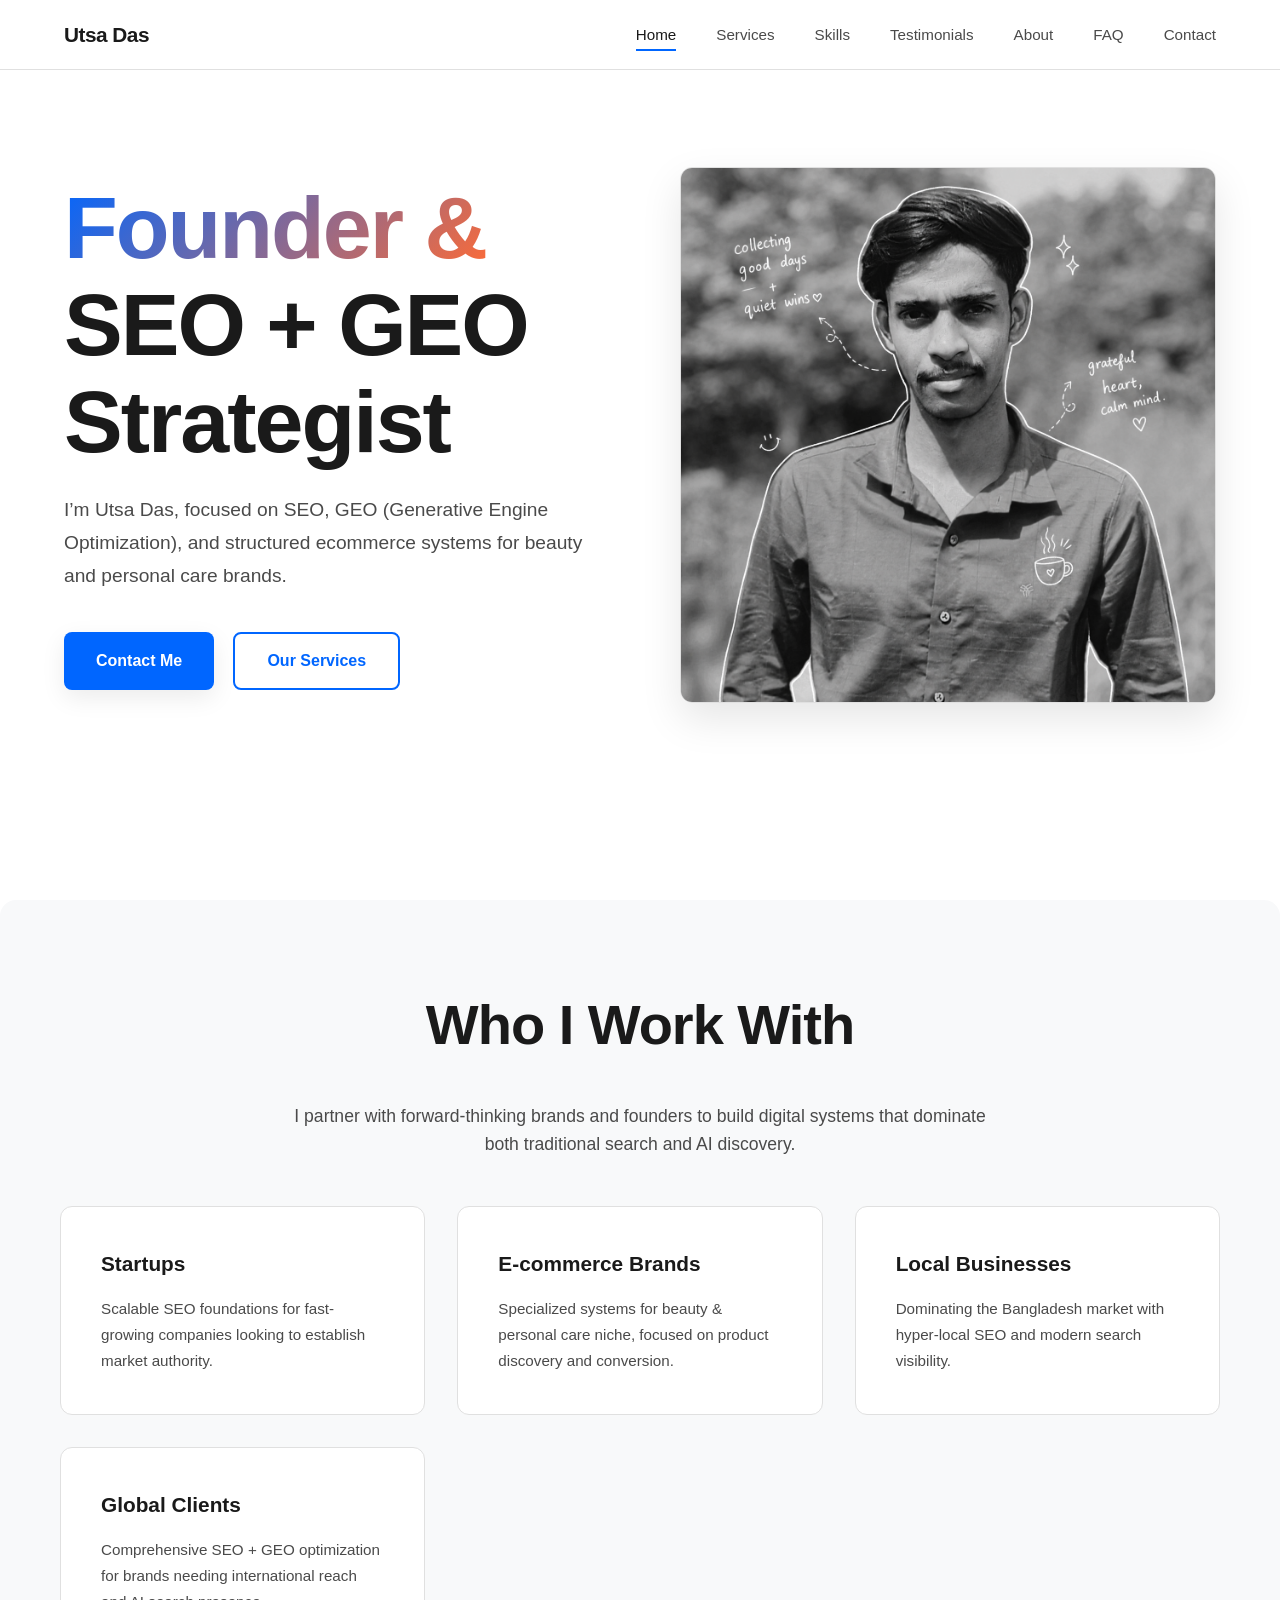
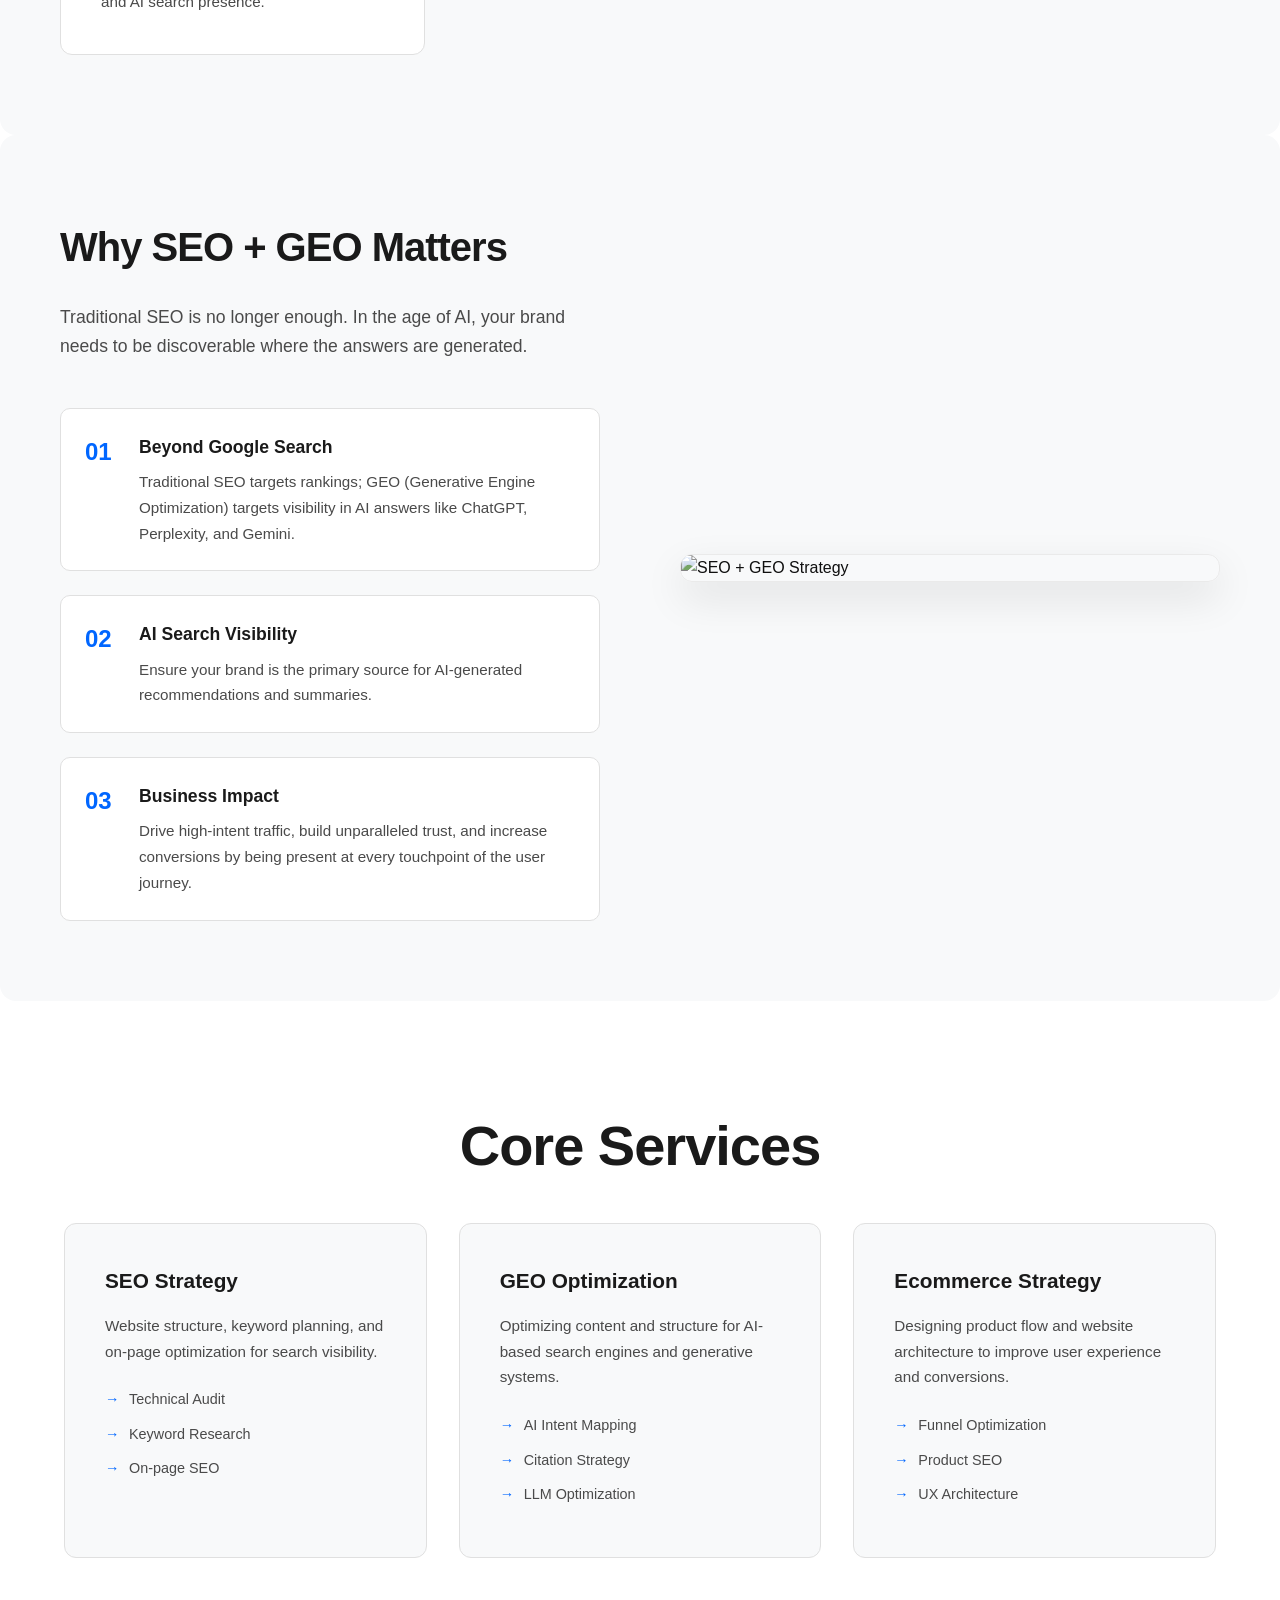
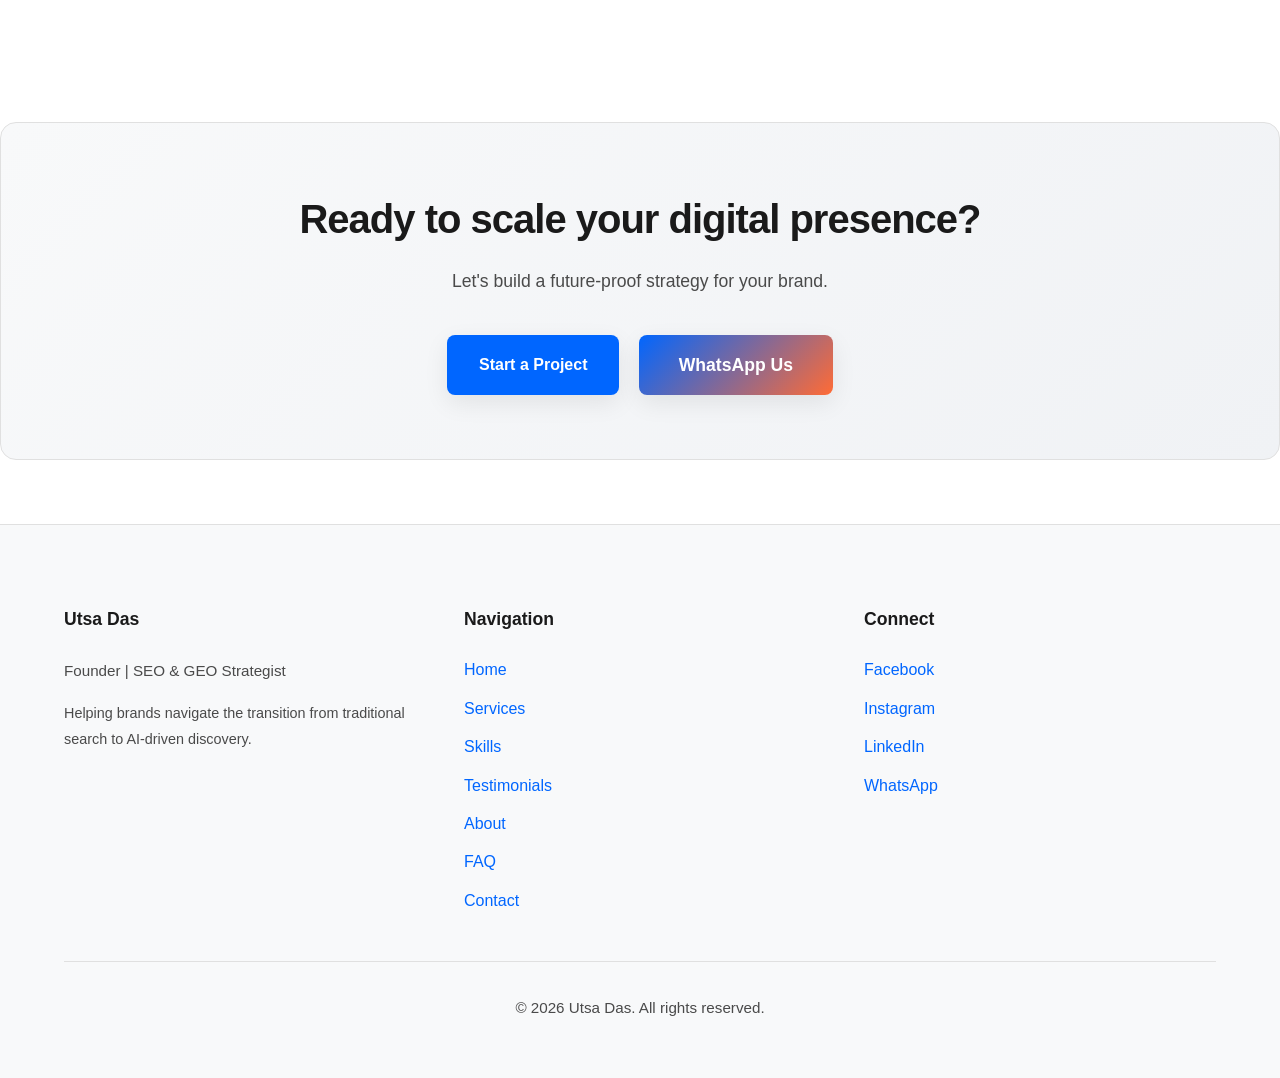
==== index.html @ dfc618d5 "Replace image source in hero section" ====
<!DOCTYPE html>
<html lang="en">
<head>
    <meta charset="UTF-8">
    <meta name="viewport" content="width=device-width, initial-scale=1.0">
    
    <title>Utsa Das | Founder & SEO + GEO Strategist</title>
    <meta name="description" content="I’m Utsa Das, focused on SEO, GEO (Generative Engine Optimization), and structured ecommerce systems for beauty and personal care brands.">
    <meta name="keywords" content="Utsa Das, SEO Strategist, GEO Strategist, Generative Engine Optimization, Ecommerce SEO, Bangladesh SEO">
    <meta name="author" content="Utsa Das">
    <link rel="canonical" href="https://utsadas.com/">

    <!-- Open Graph / Facebook Meta Tags -->
    <meta property="og:type" content="website">
    <meta property="og:url" content="https://utsadas.com/">
    <meta property="og:title" content="Utsa Das | Founder & SEO + GEO Strategist">
    <meta property="og:description" content="I’m Utsa Das, focused on SEO, GEO (Generative Engine Optimization), and structured ecommerce systems.">
    <meta property="og:image" content="https://utsadas.com/assets/images/utsa.png">

    <!-- Twitter Meta Tags -->
    <meta property="twitter:card" content="summary_large_image">
    <meta property="twitter:url" content="https://utsadas.com/">
    <meta property="twitter:title" content="Utsa Das | Founder & SEO + GEO Strategist">
    <meta property="twitter:description" content="I’m Utsa Das, focused on SEO, GEO (Generative Engine Optimization), and structured ecommerce systems.">
    <meta property="twitter:image" content="https://utsadas.com/assets/images/utsa.png">

    <!-- Favicon -->
    <link rel="icon" type="image/x-icon" href="assets/images/favicon.ico">
    <link rel="manifest" href="site.webmanifest">

    <!-- Styles -->
    <link rel="stylesheet" href="style.css">
    <link rel="preconnect" href="https://fonts.googleapis.com">
    <link rel="preconnect" href="https://fonts.gstatic.com" crossorigin>
    <link href="https://fonts.googleapis.com/css2?family=Inter:wght@400;500;600;700;800;900&display=swap" rel="stylesheet">

    <!-- Schema Markup -->
    <script type="application/ld+json">
    {
      "@context": "https://schema.org",
      "@type": "Person",
      "name": "Utsa Das",
      "url": "https://utsadas.com",
      "image": "https://utsadas.com/assets/images/utsa.png",
      "jobTitle": "Founder & SEO + GEO Strategist",
      "sameAs": [
        "https://www.facebook.com/share/1BEiXKVGDx/",
        "https://www.instagram.com/utsa_chandra_das",
        "https://www.linkedin.com/in/utsa-chandra-das-3473a53a7"
      ],
      "address": {
        "@type": "PostalAddress",
        "addressCountry": "BD"
      }
    }
    </script>
</head>
<body>

    <nav>
        <a href="index.html" class="logo">Utsa Das</a>
        <ul class="nav-links">
            <li><a href="index.html" class="active">Home</a></li>
            <li><a href="services.html">Services</a></li>
            <li><a href="skills.html">Skills</a></li>
            <li><a href="testimonials.html">Testimonials</a></li>
            <li><a href="about.html">About</a></li>
            <li><a href="faq.html">FAQ</a></li>
            <li><a href="contact.html">Contact</a></li>
        </ul>
        <div class="mobile-toggle">
            <span></span>
            <span></span>
            <span></span>
        </div>
    </nav>

    <main>
        <!-- Hero Section -->
        <section class="hero">
            <div class="hero-content">
                <h1 data-reveal><span>Founder &</span> <br>SEO + GEO Strategist</h1>
                <p class="hero-tagline" data-reveal>I’m Utsa Das, focused on SEO, GEO (Generative Engine Optimization), and structured ecommerce systems for beauty and personal care brands.</p>
                <div class="cta-group" data-reveal>
                    <a href="contact.html" class="btn btn-primary">Contact Me</a>
                    <a href="services.html" class="btn btn-secondary">Our Services</a>
                </div>
            </div>
            <div class="hero-image" data-reveal>
                <img src="assets/images/utsa.png" alt="Utsa Das - Founder & SEO + GEO Strategist">
            </div>
        </section>

        <!-- Target Audience Section -->
        <section class="target-audience-section">
            <h2 class="section-title" data-reveal>Who I Work With</h2>
            <p class="section-subtitle" data-reveal>I partner with forward-thinking brands and founders to build digital systems that dominate both traditional search and AI discovery.</p>
            <div class="audience-grid">
                <div class="audience-card" data-reveal>
                    <h3>Startups</h3>
                    <p>Scalable SEO foundations for fast-growing companies looking to establish market authority.</p>
                </div>
                <div class="audience-card" data-reveal>
                    <h3>E-commerce Brands</h3>
                    <p>Specialized systems for beauty & personal care niche, focused on product discovery and conversion.</p>
                </div>
                <div class="audience-card" data-reveal>
                    <h3>Local Businesses</h3>
                    <p>Dominating the Bangladesh market with hyper-local SEO and modern search visibility.</p>
                </div>
                <div class="audience-card" data-reveal>
                    <h3>Global Clients</h3>
                    <p>Comprehensive SEO + GEO optimization for brands needing international reach and AI search presence.</p>
                </div>
            </div>
        </section>

        <!-- Why SEO + GEO Matters Section -->
        <section class="seo-geo-section">
            <div class="seo-geo-content">
                <div class="seo-geo-text">
                    <h2 data-reveal>Why SEO + GEO Matters</h2>
                    <p class="section-subtitle" style="text-align: left; margin-left: 0;" data-reveal>Traditional SEO is no longer enough. In the age of AI, your brand needs to be discoverable where the answers are generated.</p>
                    <div class="impact-list">
                        <div class="impact-item" data-reveal>
                            <div class="impact-icon">01</div>
                            <div class="impact-text">
                                <h4>Beyond Google Search</h4>
                                <p>Traditional SEO targets rankings; GEO (Generative Engine Optimization) targets visibility in AI answers like ChatGPT, Perplexity, and Gemini.</p>
                            </div>
                        </div>
                        <div class="impact-item" data-reveal>
                            <div class="impact-icon">02</div>
                            <div class="impact-text">
                                <h4>AI Search Visibility</h4>
                                <p>Ensure your brand is the primary source for AI-generated recommendations and summaries.</p>
                            </div>
                        </div>
                        <div class="impact-item" data-reveal>
                            <div class="impact-icon">03</div>
                            <div class="impact-text">
                                <h4>Business Impact</h4>
                                <p>Drive high-intent traffic, build unparalleled trust, and increase conversions by being present at every touchpoint of the user journey.</p>
                            </div>
                        </div>
                    </div>
                </div>
                <div class="hero-image" data-reveal>
                    <img src="assets/images/seo.png" alt="SEO + GEO Strategy" style="filter: grayscale(0.5) contrast(1.1);">
                </div>
            </div>
        </section>

        <!-- Services Section -->
        <section id="services">
            <h2 class="section-title" data-reveal>Core Services</h2>
            <div class="services-grid">
                <div class="service-card" data-reveal>
                    <h3>SEO Strategy</h3>
                    <p>Website structure, keyword planning, and on-page optimization for search visibility.</p>
                    <ul>
                        <li>Technical Audit</li>
                        <li>Keyword Research</li>
                        <li>On-page SEO</li>
                    </ul>
                </div>
                <div class="service-card" data-reveal>
                    <h3>GEO Optimization</h3>
                    <p>Optimizing content and structure for AI-based search engines and generative systems.</p>
                    <ul>
                        <li>AI Intent Mapping</li>
                        <li>Citation Strategy</li>
                        <li>LLM Optimization</li>
                    </ul>
                </div>
                <div class="service-card" data-reveal>
                    <h3>Ecommerce Strategy</h3>
                    <p>Designing product flow and website architecture to improve user experience and conversions.</p>
                    <ul>
                        <li>Funnel Optimization</li>
                        <li>Product SEO</li>
                        <li>UX Architecture</li>
                    </ul>
                </div>
            </div>
        </section>

        <!-- Final CTA Section -->
        <section class="cta-section" data-reveal>
            <h2>Ready to scale your digital presence?</h2>
            <p>Let's build a future-proof strategy for your brand.</p>
            <div class="cta-group" style="justify-content: center; margin-top: 2.5rem;">
                <a href="contact.html" class="btn btn-primary">Start a Project</a>
                <a href="https://wa.me/8801861393416" class="whatsapp-btn" target="_blank" rel="noopener noreferrer">WhatsApp Us</a>
            </div>
        </section>
    </main>

    <footer>
        <div class="footer-grid">
            <div class="footer-section">
                <h3>Utsa Das</h3>
                <p>Founder | SEO & GEO Strategist</p>
                <p style="font-size: 0.9rem; margin-top: 1rem;">Helping brands navigate the transition from traditional search to AI-driven discovery.</p>
            </div>
            <div class="footer-section">
                <h3>Navigation</h3>
                <ul style="display: flex; flex-direction: column; gap: 0.8rem;">
                    <li><a href="index.html">Home</a></li>
                    <li><a href="services.html">Services</a></li>
                    <li><a href="skills.html">Skills</a></li>
                    <li><a href="testimonials.html">Testimonials</a></li>
                    <li><a href="about.html">About</a></li>
                    <li><a href="faq.html">FAQ</a></li>
                    <li><a href="contact.html">Contact</a></li>
                </ul>
            </div>
            <div class="footer-section">
                <h3>Connect</h3>
                <ul style="display: flex; flex-direction: column; gap: 0.8rem;">
                    <li><a href="https://www.facebook.com/share/1BEiXKVGDx/" target="_blank" rel="noopener noreferrer">Facebook</a></li>
                    <li><a href="https://www.instagram.com/utsa_chandra_das" target="_blank" rel="noopener noreferrer">Instagram</a></li>
                    <li><a href="https://www.linkedin.com/in/utsa-chandra-das-3473a53a7" target="_blank" rel="noopener noreferrer">LinkedIn</a></li>
                    <li><a href="https://wa.me/8801861393416" target="_blank" rel="noopener noreferrer">WhatsApp</a></li>
                </ul>
            </div>
        </div>
        <div class="footer-bottom">
            <p>&copy; 2026 Utsa Das. All rights reserved.</p>
        </div>
    </footer>

    <script src="script.js"></script>
</body>
</html>
---- style.css ----
:root {
    --bg-primary: #ffffff;
    --bg-secondary: #f8f9fa;
    --bg-tertiary: #f0f2f5;
    --text-primary: #1a1a1a;
    --text-secondary: #4a4a4a;
    --text-tertiary: #7a7a7a;
    --accent-primary: #0066ff;
    --accent-secondary: #ff6b35;
    --accent-tertiary: #00d4aa;
    --border-color: #e0e0e0;
    --shadow-sm: 0 2px 8px rgba(0, 0, 0, 0.06);
    --shadow-md: 0 8px 24px rgba(0, 0, 0, 0.08);
    --shadow-lg: 0 16px 40px rgba(0, 0, 0, 0.1);
    --nav-height: 70px;
    --transition: all 0.35s cubic-bezier(0.4, 0, 0.2, 1);
}

* {
    margin: 0;
    padding: 0;
    box-sizing: border-box;
}

html {
    scroll-behavior: smooth;
}

body {
    background-color: var(--bg-primary);
    color: var(--text-primary);
    font-family: -apple-system, BlinkMacSystemFont, 'Segoe UI', 'Roboto', 'Oxygen', 'Ubuntu', 'Cantarell', 'Fira Sans', 'Droid Sans', 'Helvetica Neue', sans-serif;
    line-height: 1.6;
    overflow-x: hidden;
    font-size: 16px;
    -webkit-font-smoothing: antialiased;
    -moz-osx-font-smoothing: grayscale;
}

a {
    text-decoration: none;
    color: inherit;
    transition: var(--transition);
}

ul {
    list-style: none;
}

img {
    max-width: 100%;
    height: auto;
    display: block;
}

/* Scroll Progress Bar */
.scroll-progress {
    position: fixed;
    top: 0;
    left: 0;
    width: 0%;
    height: 2px;
    background: linear-gradient(90deg, var(--accent-primary) 0%, var(--accent-secondary) 100%);
    z-index: 2000;
}

/* Navigation */
nav {
    position: fixed;
    top: 0;
    width: 100%;
    height: var(--nav-height);
    background: rgba(255, 255, 255, 0.95);
    backdrop-filter: blur(10px);
    border-bottom: 1px solid var(--border-color);
    display: flex;
    justify-content: space-between;
    align-items: center;
    padding: 0 5%;
    z-index: 1000;
    transition: all 0.3s ease;
}

nav:hover {
    box-shadow: var(--shadow-sm);
}

.logo {
    font-size: 1.3rem;
    font-weight: 700;
    letter-spacing: -0.5px;
    color: var(--text-primary);
    transition: var(--transition);
}

.logo:hover {
    color: var(--accent-primary);
}

.nav-links {
    display: flex;
    gap: 2.5rem;
}

.nav-links a {
    font-size: 0.95rem;
    color: var(--text-secondary);
    font-weight: 500;
    position: relative;
    transition: var(--transition);
}

.nav-links a::after {
    content: '';
    position: absolute;
    bottom: -8px;
    left: 0;
    width: 0;
    height: 2px;
    background: var(--accent-primary);
    transition: width 0.35s cubic-bezier(0.4, 0, 0.2, 1);
}

.nav-links a:hover,
.nav-links a.active {
    color: var(--text-primary);
}

.nav-links a:hover::after,
.nav-links a.active::after {
    width: 100%;
}

.mobile-toggle {
    display: none;
    cursor: pointer;
    width: 30px;
    height: 20px;
    position: relative;
    z-index: 1100;
}

.mobile-toggle span {
    display: block;
    width: 100%;
    height: 2px;
    background: var(--text-primary);
    position: absolute;
    transition: var(--transition);
}

.mobile-toggle span:nth-child(1) { top: 0; }
.mobile-toggle span:nth-child(2) { top: 9px; }
.mobile-toggle span:nth-child(3) { top: 18px; }

.mobile-toggle.active span:nth-child(1) { transform: translateY(9px) rotate(45deg); }
.mobile-toggle.active span:nth-child(2) { opacity: 0; }
.mobile-toggle.active span:nth-child(3) { transform: translateY(-9px) rotate(-45deg); }

/* Sections */
section {
    padding: 100px 5%;
    max-width: 1400px;
    margin: 0 auto;
    position: relative;
}

.section-title {
    font-size: clamp(2rem, 5vw, 3.5rem);
    margin-bottom: 2rem;
    text-align: center;
    font-weight: 700;
    letter-spacing: -1px;
    color: var(--text-primary);
    animation: slideInUp 0.6s ease;
}

.section-subtitle {
    font-size: 1.1rem;
    color: var(--text-secondary);
    text-align: center;
    margin-bottom: 3rem;
    max-width: 700px;
    margin-left: auto;
    margin-right: auto;
}

@keyframes slideInUp {
    from {
        opacity: 0;
        transform: translateY(20px);
    }
    to {
        opacity: 1;
        transform: translateY(0);
    }
}

/* Reveal on Scroll */
[data-reveal] {
    opacity: 0;
    transform: translateY(15px);
    transition: all 0.6s cubic-bezier(0.4, 0, 0.2, 1);
}

[data-reveal].revealed {
    opacity: 1;
    transform: translateY(0);
}

/* Hero Section */
.hero {
    min-height: 100vh;
    display: flex;
    align-items: center;
    justify-content: space-between;
    padding-top: var(--nav-height);
    gap: 5rem;
}

.hero-content {
    flex: 1;
}

.hero-content h1 {
    font-size: clamp(3rem, 10vw, 5.5rem);
    line-height: 1.1;
    margin-bottom: 1.5rem;
    font-weight: 800;
    letter-spacing: -2px;
    color: var(--text-primary);
    animation: slideInUp 0.6s ease;
}

.hero-content h1 span {
    background: linear-gradient(135deg, var(--accent-primary) 0%, var(--accent-secondary) 100%);
    -webkit-background-clip: text;
    -webkit-text-fill-color: transparent;
    background-clip: text;
}

.hero-tagline {
    font-size: 1.2rem;
    max-width: 550px;
    margin-bottom: 2.5rem;
    color: var(--text-secondary);
    line-height: 1.7;
    animation: slideInUp 0.6s ease 0.1s backwards;
}

.cta-group {
    display: flex;
    gap: 1.2rem;
    animation: slideInUp 0.6s ease 0.2s backwards;
}

.btn {
    padding: 14px 32px;
    border-radius: 8px;
    font-weight: 600;
    font-size: 1rem;
    cursor: pointer;
    display: inline-flex;
    align-items: center;
    justify-content: center;
    transition: var(--transition);
    position: relative;
    overflow: hidden;
    border: none;
}

.btn::before {
    content: '';
    position: absolute;
    top: 0;
    left: -100%;
    width: 100%;
    height: 100%;
    background: rgba(255, 255, 255, 0.15);
    transition: left 0.35s ease;
    z-index: -1;
}

.btn:hover::before {
    left: 100%;
}

.btn-primary {
    background: var(--accent-primary);
    color: white;
    box-shadow: var(--shadow-md);
}

.btn-primary:hover {
    transform: translateY(-2px);
    box-shadow: var(--shadow-lg);
}

.btn-secondary {
    border: 2px solid var(--accent-primary);
    background: transparent;
    color: var(--accent-primary);
}

.btn-secondary:hover {
    background: var(--accent-primary);
    color: white;
    transform: translateY(-2px);
}

.hero-image {
    flex: 1;
    position: relative;
    animation: slideInRight 0.6s ease;
}

@keyframes slideInRight {
    from {
        opacity: 0;
        transform: translateX(30px);
    }
    to {
        opacity: 1;
        transform: translateX(0);
    }
}

.hero-image img {
    width: 100%;
    border-radius: 12px;
    box-shadow: var(--shadow-lg);
    border: 1px solid var(--border-color);
    transition: var(--transition);
}

.hero-image img:hover {
    transform: translateY(-8px);
    box-shadow: 0 20px 50px rgba(0, 0, 0, 0.12);
}

/* Target Audience Section */
.target-audience-section {
    background: var(--bg-secondary);
    border-radius: 16px;
    padding: 80px 60px;
}

.audience-grid {
    display: grid;
    grid-template-columns: repeat(auto-fit, minmax(280px, 1fr));
    gap: 2rem;
}

.audience-card {
    background: var(--bg-primary);
    border: 1px solid var(--border-color);
    padding: 2.5rem;
    border-radius: 12px;
    transition: var(--transition);
    position: relative;
}

.audience-card::before {
    content: '';
    position: absolute;
    top: 0;
    left: 0;
    right: 0;
    height: 3px;
    background: linear-gradient(90deg, var(--accent-primary), var(--accent-secondary));
    border-radius: 12px 12px 0 0;
    transform: scaleX(0);
    transform-origin: left;
    transition: transform 0.35s ease;
}

.audience-card:hover::before {
    transform: scaleX(1);
}

.audience-card:hover {
    border-color: var(--accent-primary);
    box-shadow: var(--shadow-md);
    transform: translateY(-4px);
}

.audience-card h3 {
    font-size: 1.3rem;
    margin-bottom: 1rem;
    color: var(--text-primary);
    font-weight: 700;
}

.audience-card p {
    font-size: 0.95rem;
    color: var(--text-secondary);
    line-height: 1.7;
}

/* SEO/GEO Section */
.seo-geo-section {
    background: var(--bg-secondary);
    border-radius: 16px;
    padding: 80px 60px;
}

.seo-geo-content {
    display: flex;
    align-items: center;
    gap: 5rem;
}

.seo-geo-text {
    flex: 1;
}

.seo-geo-text h2 {
    font-size: 2.5rem;
    margin-bottom: 1.5rem;
    font-weight: 700;
    letter-spacing: -1px;
    color: var(--text-primary);
}

.impact-list {
    display: flex;
    flex-direction: column;
    gap: 1.5rem;
    margin-top: 2rem;
}

.impact-item {
    display: flex;
    gap: 1.5rem;
    padding: 1.5rem;
    background: var(--bg-primary);
    border: 1px solid var(--border-color);
    border-radius: 10px;
    transition: var(--transition);
}

.impact-item:hover {
    border-color: var(--accent-primary);
    box-shadow: var(--shadow-sm);
    transform: translateX(8px);
}

.impact-icon {
    font-size: 1.5rem;
    color: var(--accent-primary);
    font-weight: bold;
    min-width: 30px;
    flex-shrink: 0;
}

.impact-text h4 {
    font-size: 1.1rem;
    margin-bottom: 0.5rem;
    color: var(--text-primary);
    font-weight: 700;
}

.impact-text p {
    font-size: 0.95rem;
    color: var(--text-secondary);
    line-height: 1.7;
}

/* Tools Section */
.tools-grid {
    display: grid;
    grid-template-columns: repeat(auto-fit, minmax(140px, 1fr));
    gap: 1.5rem;
}

.tool-card {
    background: var(--bg-secondary);
    border: 1px solid var(--border-color);
    padding: 2rem 1.5rem;
    border-radius: 12px;
    text-align: center;
    transition: var(--transition);
    position: relative;
}

.tool-card:hover {
    border-color: var(--accent-primary);
    box-shadow: var(--shadow-md);
    transform: translateY(-4px);
}

.tool-logo {
    height: 50px;
    width: auto;
    margin: 0 auto 1rem;
    object-fit: contain;
    transition: transform 0.35s ease;
}

.tool-card:hover .tool-logo {
    transform: scale(1.1);
}

/* Expertise Grid */
.expertise-grid {
    display: grid;
    grid-template-columns: repeat(auto-fit, minmax(280px, 1fr));
    gap: 1.5rem;
}

.expertise-card {
    background: var(--bg-secondary);
    border: 1px solid var(--border-color);
    padding: 2.5rem;
    border-radius: 12px;
    transition: var(--transition);
    position: relative;
    overflow: hidden;
}

.expertise-card::before {
    content: '';
    position: absolute;
    top: 0;
    left: 0;
    right: 0;
    height: 3px;
    background: linear-gradient(90deg, var(--accent-primary), var(--accent-tertiary));
    transform: scaleX(0);
    transform-origin: left;
    transition: transform 0.35s ease;
}

.expertise-card:hover::before {
    transform: scaleX(1);
}

.expertise-card:hover {
    border-color: var(--accent-primary);
    box-shadow: var(--shadow-md);
    transform: translateY(-4px);
}

.expertise-card h3 {
    font-size: 1.1rem;
    margin-bottom: 0.8rem;
    color: var(--text-primary);
    font-weight: 700;
}

.expertise-card p {
    font-size: 0.95rem;
    color: var(--text-secondary);
    line-height: 1.7;
}

/* Services Grid */
.services-grid {
    display: grid;
    grid-template-columns: repeat(auto-fit, minmax(300px, 1fr));
    gap: 2rem;
}

.service-card {
    background: var(--bg-secondary);
    border: 1px solid var(--border-color);
    padding: 2.5rem;
    border-radius: 12px;
    transition: var(--transition);
    position: relative;
}

.service-card::before {
    content: '';
    position: absolute;
    top: 0;
    left: 0;
    right: 0;
    height: 3px;
    background: linear-gradient(90deg, var(--accent-primary), var(--accent-secondary));
    transform: scaleX(0);
    transform-origin: left;
    transition: transform 0.35s ease;
}

.service-card:hover::before {
    transform: scaleX(1);
}

.service-card:hover {
    border-color: var(--accent-primary);
    box-shadow: var(--shadow-md);
    transform: translateY(-4px);
}

.service-card h3 {
    font-size: 1.3rem;
    margin-bottom: 1rem;
    color: var(--text-primary);
    font-weight: 700;
}

.service-card p {
    font-size: 0.95rem;
    color: var(--text-secondary);
    margin-bottom: 1.5rem;
    line-height: 1.7;
}

.service-card ul {
    list-style: none;
    padding: 0;
}

.service-card li {
    font-size: 0.9rem;
    color: var(--text-secondary);
    margin-bottom: 0.7rem;
    padding-left: 1.5rem;
    position: relative;
    transition: var(--transition);
}

.service-card li:before {
    content: "→";
    position: absolute;
    left: 0;
    color: var(--accent-primary);
    font-weight: bold;
}

.service-card li:hover {
    padding-left: 2rem;
    color: var(--accent-primary);
}

/* Testimonials Grid */
.testimonials-grid {
    display: grid;
    grid-template-columns: repeat(auto-fit, minmax(300px, 1fr));
    gap: 2rem;
}

.testimonial-card {
    background: var(--bg-secondary);
    border: 1px solid var(--border-color);
    padding: 2.5rem;
    border-radius: 12px;
    transition: var(--transition);
    position: relative;
}

.testimonial-card::before {
    content: '"';
    position: absolute;
    top: 15px;
    left: 20px;
    font-size: 2.5rem;
    color: var(--accent-primary);
    opacity: 0.15;
}

.testimonial-card:hover {
    border-color: var(--accent-primary);
    box-shadow: var(--shadow-md);
    transform: translateY(-4px);
}

.stars {
    font-size: 1rem;
    color: #fbbf24;
    margin-bottom: 1rem;
    letter-spacing: 2px;
}

.testimonial-text {
    font-size: 0.95rem;
    color: var(--text-secondary);
    margin-bottom: 1.5rem;
    line-height: 1.8;
    font-style: italic;
}

.testimonial-author h4 {
    font-size: 1rem;
    color: var(--text-primary);
    margin-bottom: 0.3rem;
    font-weight: 700;
}

.testimonial-author p {
    font-size: 0.85rem;
    color: var(--text-tertiary);
}

/* CTA Section */
.cta-section {
    background: linear-gradient(135deg, var(--bg-secondary) 0%, var(--bg-tertiary) 100%);
    border: 1px solid var(--border-color);
    padding: 4rem 2rem;
    border-radius: 16px;
    text-align: center;
    margin: 4rem 0;
    position: relative;
}

.cta-section h2 {
    font-size: 2.5rem;
    margin-bottom: 1rem;
    color: var(--text-primary);
    font-weight: 700;
    letter-spacing: -1px;
}

.cta-section p {
    font-size: 1.1rem;
    color: var(--text-secondary);
}

/* About Grid */
.about-grid {
    display: grid;
    grid-template-columns: repeat(auto-fit, minmax(300px, 1fr));
    gap: 2rem;
    margin-top: 2rem;
}

.about-card {
    background: var(--bg-secondary);
    border: 1px solid var(--border-color);
    padding: 2.5rem;
    border-radius: 12px;
    transition: var(--transition);
}

.about-card:hover {
    border-color: var(--accent-primary);
    box-shadow: var(--shadow-md);
    transform: translateY(-4px);
}

.about-card h3 {
    font-size: 1.3rem;
    margin-bottom: 1.5rem;
    color: var(--accent-primary);
    font-weight: 700;
}

.about-card ul {
    list-style: none;
}

.about-card li {
    font-size: 0.95rem;
    color: var(--text-secondary);
    margin-bottom: 0.8rem;
    padding-left: 1.5rem;
    position: relative;
    transition: var(--transition);
}

.about-card li:before {
    content: "•";
    position: absolute;
    left: 0;
    color: var(--accent-primary);
    font-weight: bold;
}

.about-card li:hover {
    padding-left: 2rem;
    color: var(--text-primary);
}

/* FAQ Accordion */
.faq-container {
    max-width: 900px;
    margin: 0 auto;
}

.faq-item {
    background: var(--bg-secondary);
    border: 1px solid var(--border-color);
    border-radius: 12px;
    margin-bottom: 1rem;
    overflow: hidden;
    transition: var(--transition);
}

.faq-item:hover {
    border-color: var(--accent-primary);
    box-shadow: var(--shadow-sm);
}

.faq-item.active {
    border-color: var(--accent-primary);
    box-shadow: var(--shadow-md);
}

.faq-question {
    padding: 1.5rem 2rem;
    display: flex;
    justify-content: space-between;
    align-items: center;
    cursor: pointer;
    font-weight: 600;
    font-size: 1.1rem;
    transition: var(--transition);
    color: var(--text-primary);
}

.faq-question:hover {
    color: var(--accent-primary);
}

.faq-answer {
    max-height: 0;
    overflow: hidden;
    transition: all 0.35s cubic-bezier(0.4, 0, 0.2, 1);
    padding: 0 2rem;
    color: var(--text-secondary);
    font-size: 0.95rem;
    line-height: 1.8;
}

.faq-item.active .faq-answer {
    max-height: 500px;
    padding-bottom: 2rem;
}

.faq-icon {
    font-size: 0.8rem;
    transition: transform 0.35s ease;
    opacity: 0.6;
    color: var(--accent-primary);
}

.faq-item.active .faq-icon {
    transform: rotate(180deg);
}

/* Contact Section */
.whatsapp-btn {
    background: linear-gradient(135deg, var(--accent-primary) 0%, var(--accent-secondary) 100%);
    color: white;
    padding: 16px 40px;
    border-radius: 8px;
    font-size: 1.1rem;
    font-weight: 700;
    box-shadow: var(--shadow-md);
    transition: var(--transition);
    border: none;
}

.whatsapp-btn:hover {
    transform: translateY(-2px);
    box-shadow: var(--shadow-lg);
}

/* Footer */
footer {
    padding: 80px 5% 40px;
    border-top: 1px solid var(--border-color);
    background: var(--bg-secondary);
}

footer h3 {
    font-size: 1.1rem;
    margin-bottom: 1.5rem;
    color: var(--text-primary);
    font-weight: 700;
}

footer p {
    color: var(--text-secondary);
    margin-bottom: 1rem;
    line-height: 1.8;
    font-size: 0.95rem;
}

footer a {
    color: var(--accent-primary);
    transition: var(--transition);
    font-weight: 500;
}

footer a:hover {
    color: var(--accent-secondary);
}

.footer-grid {
    display: grid;
    grid-template-columns: repeat(auto-fit, minmax(250px, 1fr));
    gap: 3rem;
    margin-bottom: 3rem;
}

.footer-section {
    animation: slideInUp 0.6s ease;
}

.footer-bottom {
    text-align: center;
    padding-top: 2rem;
    border-top: 1px solid var(--border-color);
    color: var(--text-tertiary);
    font-size: 0.9rem;
}

/* Back to Top Button */
.back-to-top {
    position: fixed;
    bottom: 30px;
    right: 30px;
    width: 48px;
    height: 48px;
    background: var(--accent-primary);
    color: white;
    border-radius: 8px;
    display: flex;
    align-items: center;
    justify-content: center;
    cursor: pointer;
    font-size: 1.3rem;
    font-weight: bold;
    opacity: 0;
    visibility: hidden;
    transition: var(--transition);
    z-index: 999;
    box-shadow: var(--shadow-md);
    border: none;
}

.back-to-top.show {
    opacity: 1;
    visibility: visible;
}

.back-to-top:hover {
    transform: translateY(-3px);
    box-shadow: var(--shadow-lg);
    background: var(--accent-secondary);
}

/* Mobile Navigation */
@media (max-width: 768px) {
    .mobile-toggle {
        display: flex;
    }

    .nav-links {
        position: fixed;
        top: var(--nav-height);
        left: 0;
        width: 100%;
        height: calc(100vh - var(--nav-height));
        background: var(--bg-primary);
        flex-direction: column;
        gap: 0;
        padding: 2rem 0;
        transform: translateX(-100%);
        transition: transform 0.35s ease;
        z-index: 999;
        border-right: 1px solid var(--border-color);
    }

    .nav-links.active {
        transform: translateX(0);
    }

    .nav-links a {
        padding: 1rem 2rem;
        border-bottom: 1px solid var(--border-color);
    }

    .nav-links a::after {
        display: none;
    }

    .hero {
        flex-direction: column;
        padding-top: calc(var(--nav-height) + 2rem);
        gap: 2rem;
        min-height: auto;
    }

    .hero-content h1 {
        font-size: clamp(2rem, 8vw, 3rem);
    }

    .hero-image {
        flex: 1;
    }

    section {
        padding: 60px 5%;
    }

    .section-title {
        font-size: clamp(1.8rem, 4vw, 2.5rem);
    }

    .seo-geo-content {
        flex-direction: column;
        gap: 2rem;
    }

    .cta-group {
        flex-direction: column;
    }

    .btn {
        width: 100%;
    }

    .back-to-top {
        bottom: 20px;
        right: 20px;
        width: 44px;
        height: 44px;
        font-size: 1.1rem;
    }

    .services-grid,
    .expertise-grid,
    .testimonials-grid,
    .tools-grid,
    .audience-grid {
        grid-template-columns: 1fr;
    }

    .faq-question {
        font-size: 1rem;
        padding: 1.2rem 1.5rem;
    }

    .faq-answer {
        font-size: 0.9rem;
        padding: 0 1.5rem;
    }

    .faq-item.active .faq-answer {
        padding-bottom: 1.5rem;
    }

    .target-audience-section,
    .seo-geo-section,
    .cta-section {
        padding: 40px 20px;
    }
}

@media (max-width: 480px) {
    nav {
        padding: 0 3%;
    }

    .logo {
        font-size: 1.1rem;
    }

    .hero {
        padding-top: var(--nav-height);
    }

    .hero-content h1 {
        font-size: clamp(1.5rem, 6vw, 2.2rem);
    }

    .hero-tagline {
        font-size: 1rem;
    }

    .cta-group {
        gap: 0.8rem;
    }

    .btn {
        padding: 12px 24px;
        font-size: 0.9rem;
    }

    section {
        padding: 50px 3%;
    }

    .section-title {
        font-size: clamp(1.3rem, 3vw, 1.8rem);
        margin-bottom: 1.5rem;
    }

    .service-card,
    .expertise-card,
    .testimonial-card,
    .audience-card,
    .about-card {
        padding: 1.5rem;
    }

    .service-card h3,
    .expertise-card h3,
    .audience-card h3 {
        font-size: 1.1rem;
    }

    .impact-item {
        padding: 1rem;
        gap: 1rem;
    }

    .faq-question {
        font-size: 0.95rem;
        padding: 1rem 1.2rem;
    }

    .faq-answer {
        font-size: 0.9rem;
        padding: 0 1.2rem;
    }

    .seo-geo-text h2 {
        font-size: 1.8rem;
    }

    .cta-section h2 {
        font-size: 1.8rem;
    }

    .footer-grid {
        gap: 2rem;
    }
}
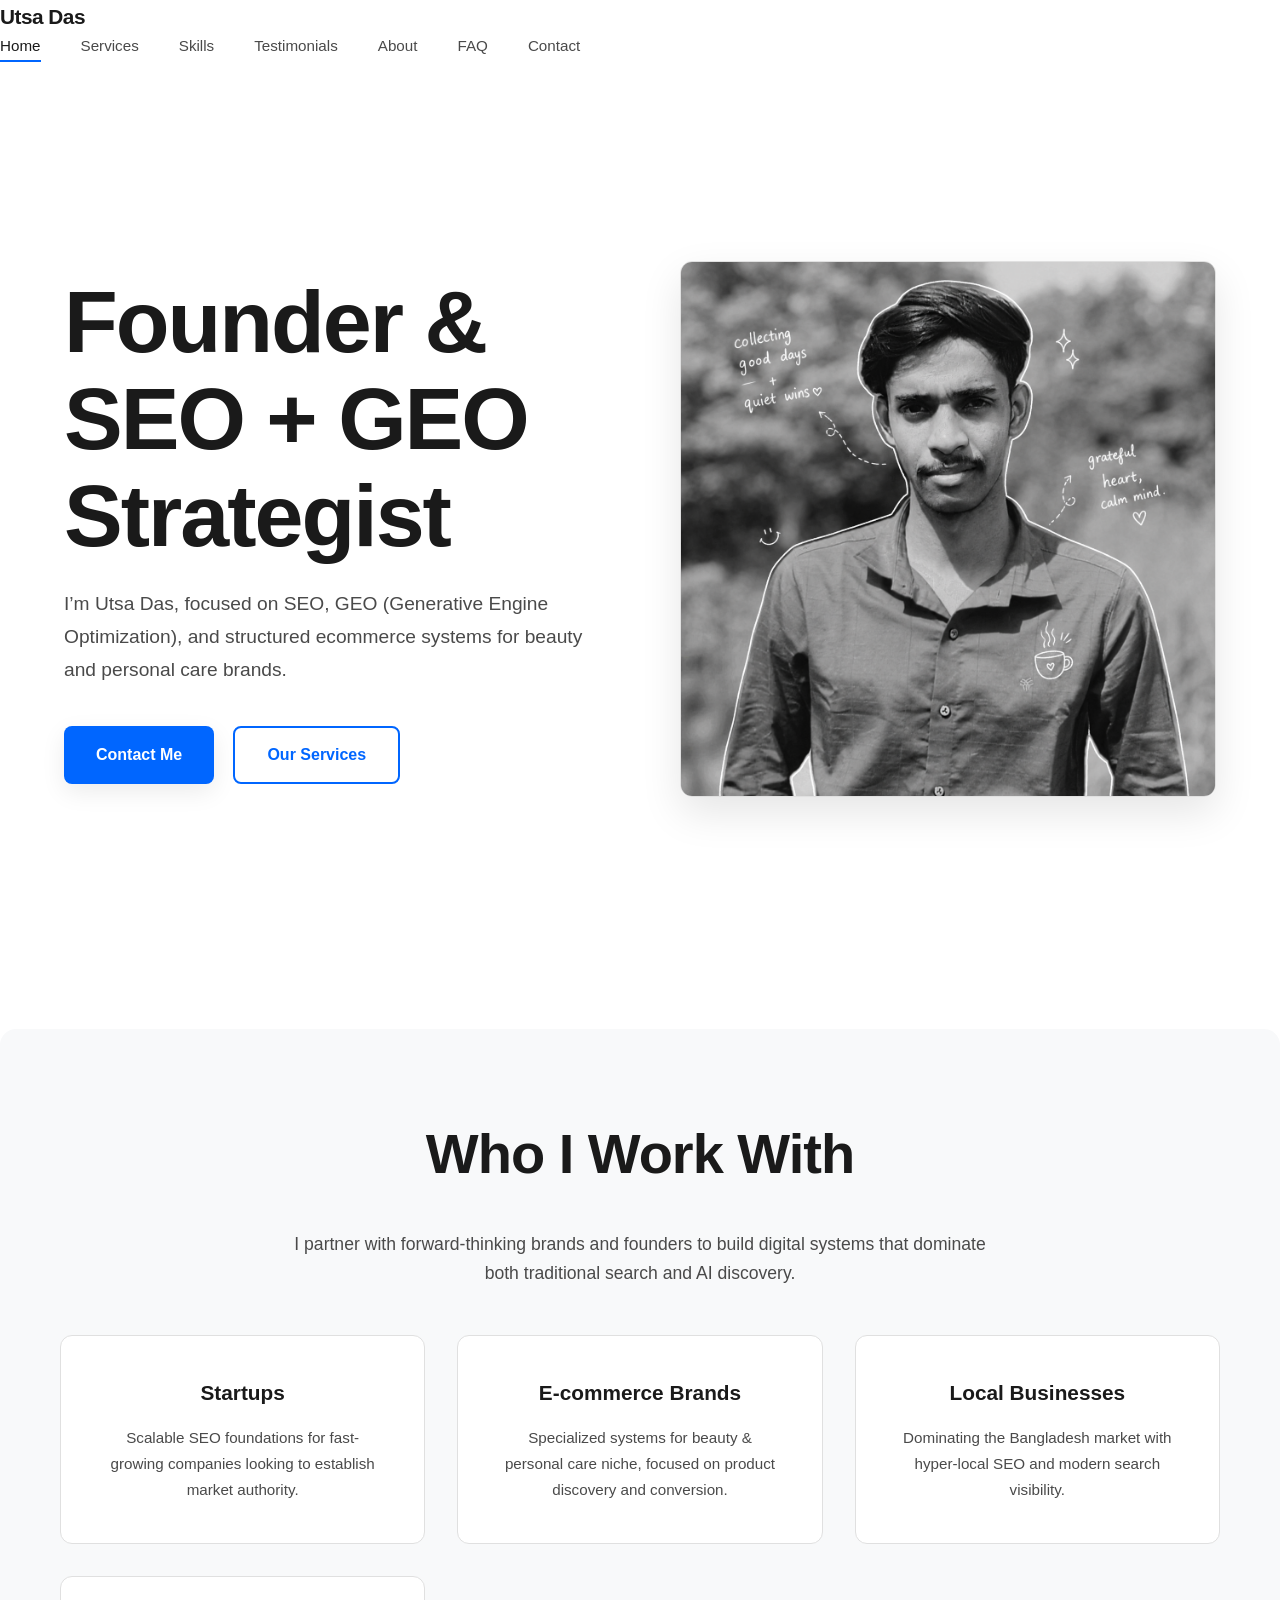
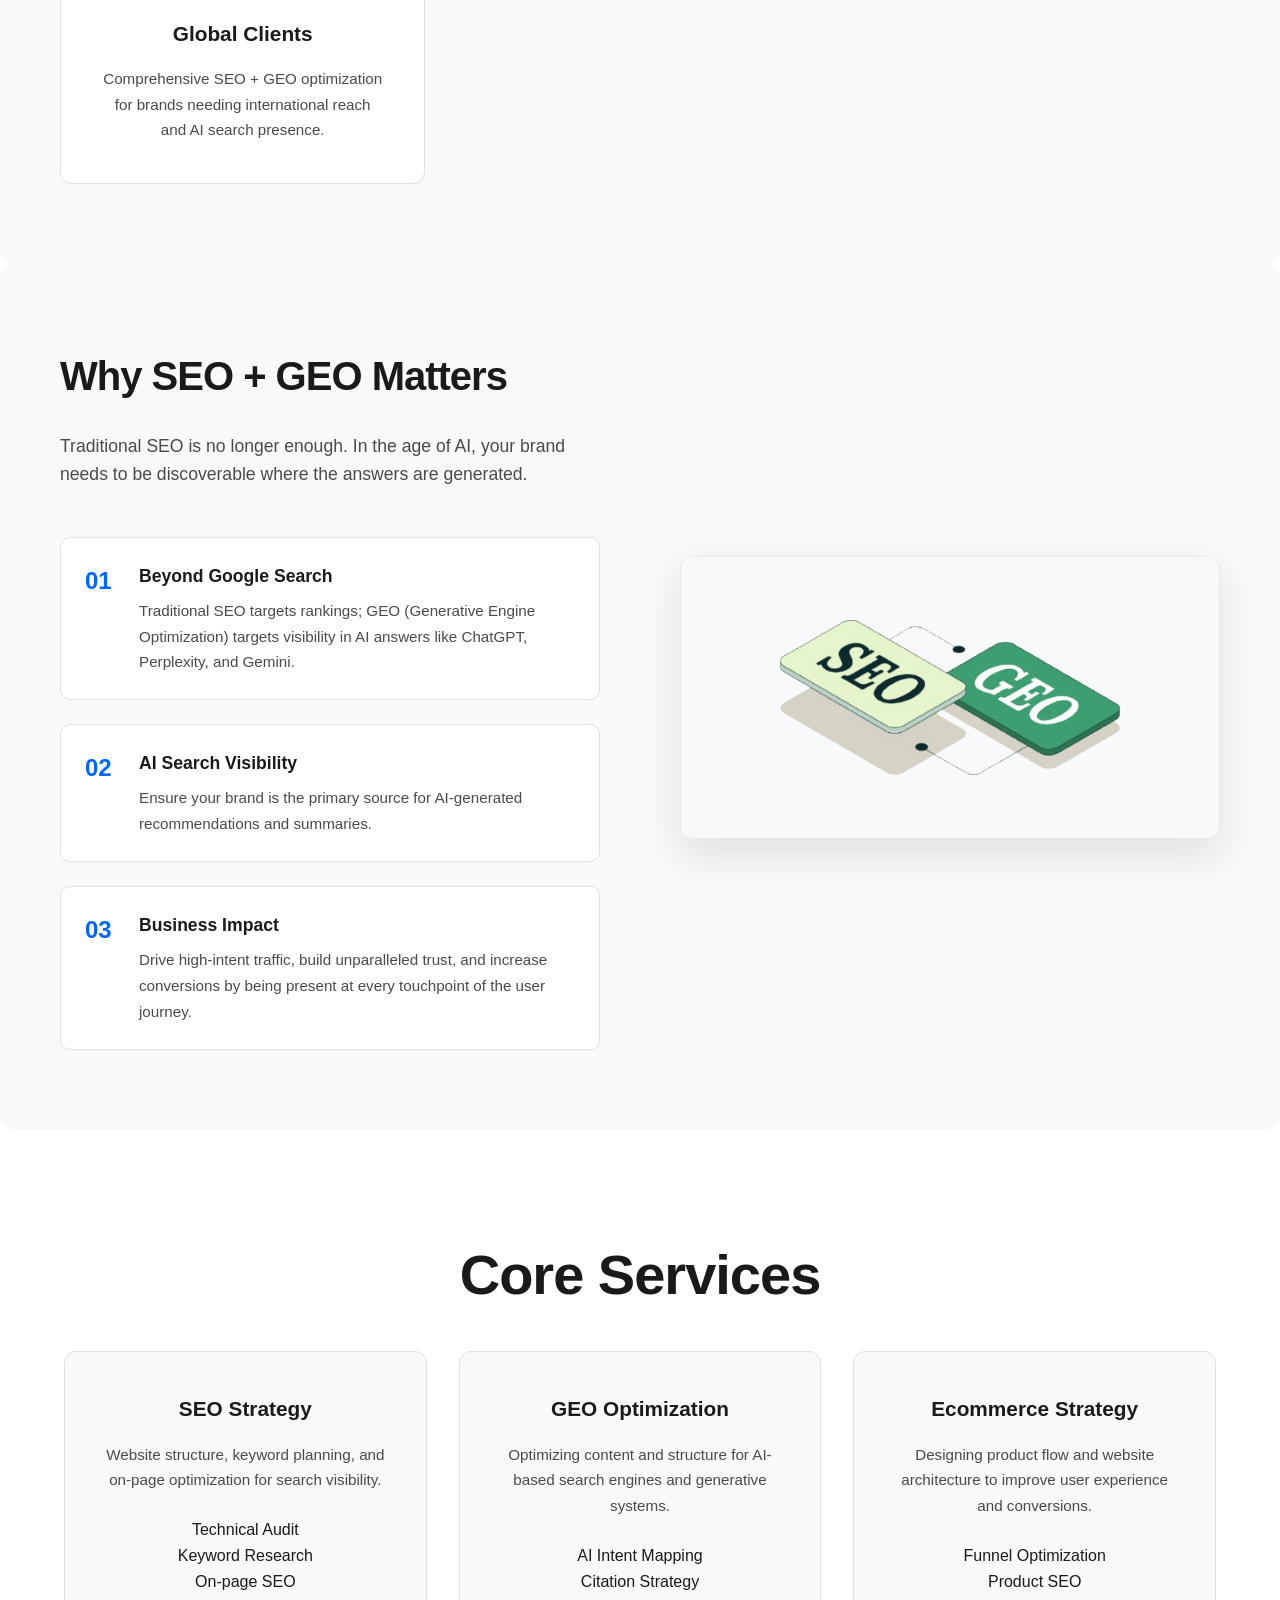
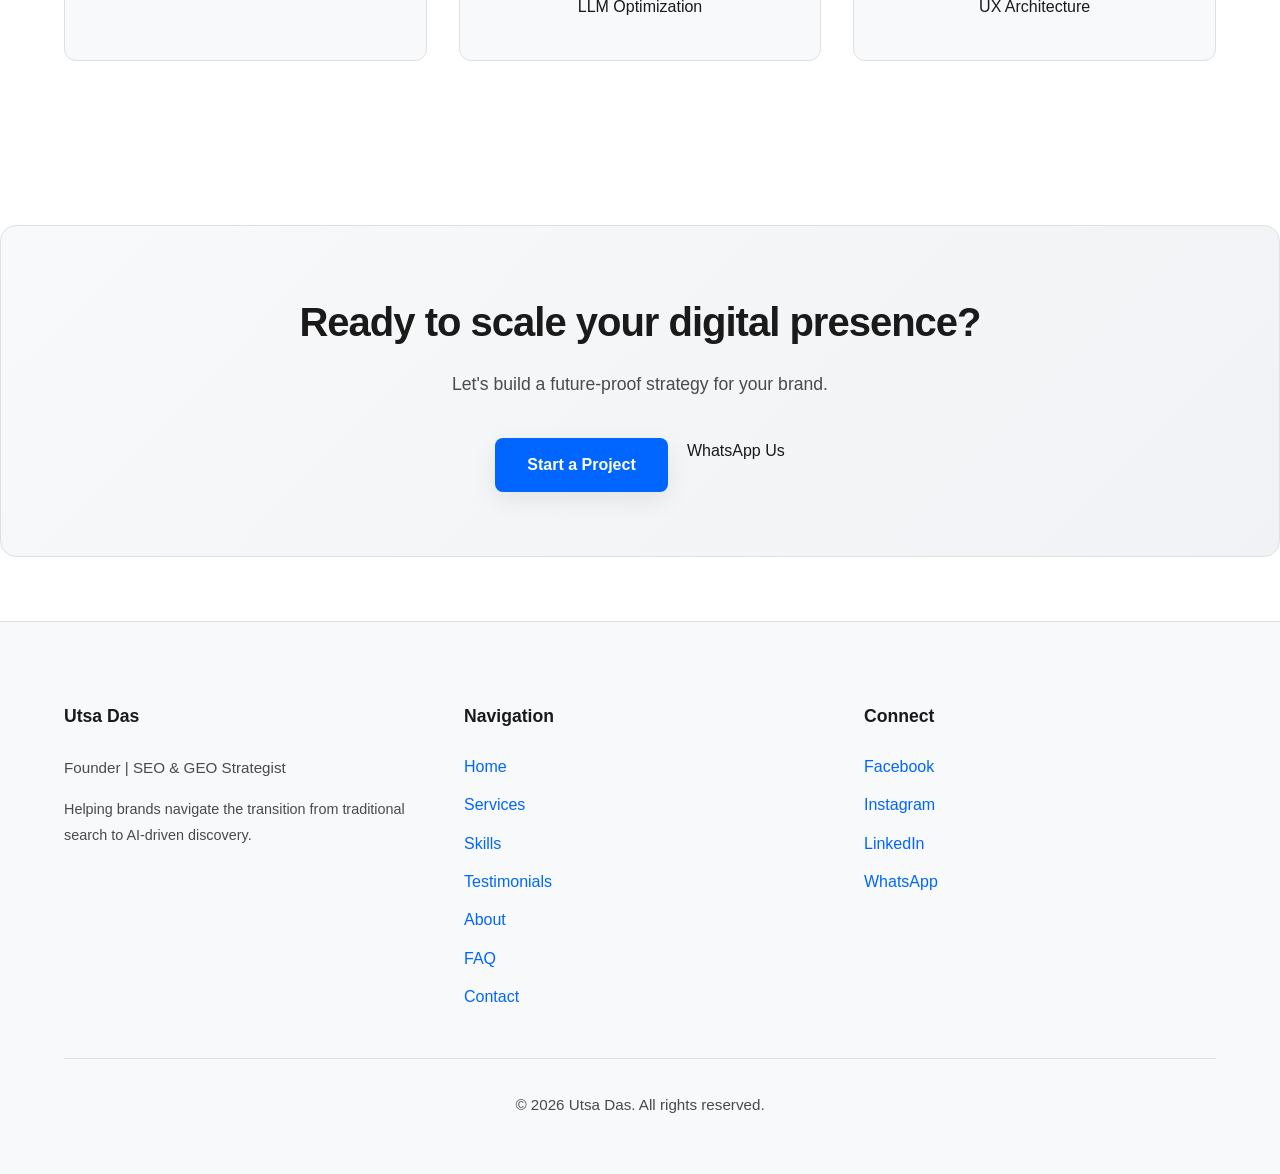
==== commit d074b455: "Redesign UI/UX for mobile and desktop, update LinkedIn URL, and fix bugs" ====
--- a/index.html
+++ b/index.html
@@ -46,7 +46,7 @@
       "sameAs": [
         "https://www.facebook.com/share/1BEiXKVGDx/",
         "https://www.instagram.com/utsa_chandra_das",
-        "https://www.linkedin.com/in/utsa-chandra-das-3473a53a7"
+        "https://www.linkedin.com/in/utsa-das-3473a53a7?utm_source=share_via&utm_content=profile&utm_medium=member_android"
       ],
       "address": {
         "@type": "PostalAddress",
@@ -220,7 +220,7 @@
                 <ul style="display: flex; flex-direction: column; gap: 0.8rem;">
                     <li><a href="https://www.facebook.com/share/1BEiXKVGDx/" target="_blank" rel="noopener noreferrer">Facebook</a></li>
                     <li><a href="https://www.instagram.com/utsa_chandra_das" target="_blank" rel="noopener noreferrer">Instagram</a></li>
-                    <li><a href="https://www.linkedin.com/in/utsa-chandra-das-3473a53a7" target="_blank" rel="noopener noreferrer">LinkedIn</a></li>
+                    <li><a href="https://www.linkedin.com/in/utsa-das-3473a53a7?utm_source=share_via&utm_content=profile&utm_medium=member_android" target="_blank" rel="noopener noreferrer">LinkedIn</a></li>
                     <li><a href="https://wa.me/8801861393416" target="_blank" rel="noopener noreferrer">WhatsApp</a></li>
                 </ul>
             </div>
--- a/style.css
+++ b/style.css
@@ -59,13 +59,13 @@
     top: 0;
     left: 0;
     width: 0%;
-    height: 2px;
+    height: 3px;
     background: linear-gradient(90deg, var(--accent-primary) 0%, var(--accent-secondary) 100%);
     z-index: 2000;
 }
 
 /* Navigation */
-nav {
+.navbar {
     position: fixed;
     top: 0;
     width: 100%;
@@ -73,15 +73,21 @@
     background: rgba(255, 255, 255, 0.95);
     backdrop-filter: blur(10px);
     border-bottom: 1px solid var(--border-color);
+    z-index: 1000;
+    transition: all 0.3s ease;
+}
+
+.nav-container {
+    max-width: 1400px;
+    margin: 0 auto;
+    padding: 0 5%;
+    height: 100%;
     display: flex;
     justify-content: space-between;
     align-items: center;
-    padding: 0 5%;
-    z-index: 1000;
-    transition: all 0.3s ease;
-}
-
-nav:hover {
+}
+
+.navbar:hover {
     box-shadow: var(--shadow-sm);
 }
 
@@ -157,12 +163,21 @@
 .mobile-toggle.active span:nth-child(2) { opacity: 0; }
 .mobile-toggle.active span:nth-child(3) { transform: translateY(-9px) rotate(-45deg); }
 
+/* Main Content */
+main {
+    margin-top: var(--nav-height);
+}
+
 /* Sections */
 section {
     padding: 100px 5%;
     max-width: 1400px;
     margin: 0 auto;
     position: relative;
+}
+
+.section-container {
+    width: 100%;
 }
 
 .section-title {
@@ -208,14 +223,30 @@
     transform: translateY(0);
 }
 
+/* Gradient Text */
+.gradient-text {
+    background: linear-gradient(135deg, var(--accent-primary) 0%, var(--accent-secondary) 100%);
+    -webkit-background-clip: text;
+    -webkit-text-fill-color: transparent;
+    background-clip: text;
+}
+
 /* Hero Section */
 .hero {
     min-height: 100vh;
     display: flex;
     align-items: center;
     justify-content: space-between;
-    padding-top: var(--nav-height);
+    padding-top: 0;
     gap: 5rem;
+}
+
+.hero-container {
+    display: flex;
+    align-items: center;
+    justify-content: space-between;
+    gap: 5rem;
+    width: 100%;
 }
 
 .hero-content {
@@ -230,13 +261,6 @@
     letter-spacing: -2px;
     color: var(--text-primary);
     animation: slideInUp 0.6s ease;
-}
-
-.hero-content h1 span {
-    background: linear-gradient(135deg, var(--accent-primary) 0%, var(--accent-secondary) 100%);
-    -webkit-background-clip: text;
-    -webkit-text-fill-color: transparent;
-    background-clip: text;
 }
 
 .hero-tagline {
@@ -308,6 +332,17 @@
     transform: translateY(-2px);
 }
 
+.btn-whatsapp {
+    background: linear-gradient(135deg, #25d366 0%, #128c7e 100%);
+    color: white;
+    box-shadow: var(--shadow-md);
+}
+
+.btn-whatsapp:hover {
+    transform: translateY(-2px);
+    box-shadow: var(--shadow-lg);
+}
+
 .hero-image {
     flex: 1;
     position: relative;
@@ -358,6 +393,12 @@
     border-radius: 12px;
     transition: var(--transition);
     position: relative;
+    text-align: center;
+}
+
+.card-icon {
+    font-size: 2.5rem;
+    margin-bottom: 1rem;
 }
 
 .audience-card::before {
@@ -422,6 +463,16 @@
     color: var(--text-primary);
 }
 
+.seo-geo-image {
+    flex: 1;
+}
+
+.seo-geo-image img {
+    width: 100%;
+    border-radius: 12px;
+    box-shadow: var(--shadow-md);
+}
+
 .impact-list {
     display: flex;
     flex-direction: column;
@@ -466,95 +517,11 @@
     line-height: 1.7;
 }
 
-/* Tools Section */
-.tools-grid {
-    display: grid;
-    grid-template-columns: repeat(auto-fit, minmax(140px, 1fr));
-    gap: 1.5rem;
-}
-
-.tool-card {
-    background: var(--bg-secondary);
-    border: 1px solid var(--border-color);
-    padding: 2rem 1.5rem;
-    border-radius: 12px;
-    text-align: center;
-    transition: var(--transition);
-    position: relative;
-}
-
-.tool-card:hover {
-    border-color: var(--accent-primary);
-    box-shadow: var(--shadow-md);
-    transform: translateY(-4px);
-}
-
-.tool-logo {
-    height: 50px;
-    width: auto;
-    margin: 0 auto 1rem;
-    object-fit: contain;
-    transition: transform 0.35s ease;
-}
-
-.tool-card:hover .tool-logo {
-    transform: scale(1.1);
-}
-
-/* Expertise Grid */
-.expertise-grid {
-    display: grid;
-    grid-template-columns: repeat(auto-fit, minmax(280px, 1fr));
-    gap: 1.5rem;
-}
-
-.expertise-card {
-    background: var(--bg-secondary);
-    border: 1px solid var(--border-color);
-    padding: 2.5rem;
-    border-radius: 12px;
-    transition: var(--transition);
-    position: relative;
-    overflow: hidden;
-}
-
-.expertise-card::before {
-    content: '';
-    position: absolute;
-    top: 0;
-    left: 0;
-    right: 0;
-    height: 3px;
-    background: linear-gradient(90deg, var(--accent-primary), var(--accent-tertiary));
-    transform: scaleX(0);
-    transform-origin: left;
-    transition: transform 0.35s ease;
-}
-
-.expertise-card:hover::before {
-    transform: scaleX(1);
-}
-
-.expertise-card:hover {
-    border-color: var(--accent-primary);
-    box-shadow: var(--shadow-md);
-    transform: translateY(-4px);
-}
-
-.expertise-card h3 {
-    font-size: 1.1rem;
-    margin-bottom: 0.8rem;
-    color: var(--text-primary);
-    font-weight: 700;
-}
-
-.expertise-card p {
-    font-size: 0.95rem;
-    color: var(--text-secondary);
-    line-height: 1.7;
-}
-
-/* Services Grid */
+/* Services Section */
+.services-section {
+    background: var(--bg-primary);
+}
+
 .services-grid {
     display: grid;
     grid-template-columns: repeat(auto-fit, minmax(300px, 1fr));
@@ -568,6 +535,12 @@
     border-radius: 12px;
     transition: var(--transition);
     position: relative;
+    text-align: center;
+}
+
+.service-icon {
+    font-size: 2.5rem;
+    margin-bottom: 1rem;
 }
 
 .service-card::before {
@@ -607,12 +580,12 @@
     line-height: 1.7;
 }
 
-.service-card ul {
+.service-list {
     list-style: none;
     padding: 0;
 }
 
-.service-card li {
+.service-list li {
     font-size: 0.9rem;
     color: var(--text-secondary);
     margin-bottom: 0.7rem;
@@ -621,7 +594,7 @@
     transition: var(--transition);
 }
 
-.service-card li:before {
+.service-list li:before {
     content: "→";
     position: absolute;
     left: 0;
@@ -629,68 +602,9 @@
     font-weight: bold;
 }
 
-.service-card li:hover {
+.service-list li:hover {
     padding-left: 2rem;
     color: var(--accent-primary);
-}
-
-/* Testimonials Grid */
-.testimonials-grid {
-    display: grid;
-    grid-template-columns: repeat(auto-fit, minmax(300px, 1fr));
-    gap: 2rem;
-}
-
-.testimonial-card {
-    background: var(--bg-secondary);
-    border: 1px solid var(--border-color);
-    padding: 2.5rem;
-    border-radius: 12px;
-    transition: var(--transition);
-    position: relative;
-}
-
-.testimonial-card::before {
-    content: '"';
-    position: absolute;
-    top: 15px;
-    left: 20px;
-    font-size: 2.5rem;
-    color: var(--accent-primary);
-    opacity: 0.15;
-}
-
-.testimonial-card:hover {
-    border-color: var(--accent-primary);
-    box-shadow: var(--shadow-md);
-    transform: translateY(-4px);
-}
-
-.stars {
-    font-size: 1rem;
-    color: #fbbf24;
-    margin-bottom: 1rem;
-    letter-spacing: 2px;
-}
-
-.testimonial-text {
-    font-size: 0.95rem;
-    color: var(--text-secondary);
-    margin-bottom: 1.5rem;
-    line-height: 1.8;
-    font-style: italic;
-}
-
-.testimonial-author h4 {
-    font-size: 1rem;
-    color: var(--text-primary);
-    margin-bottom: 0.3rem;
-    font-weight: 700;
-}
-
-.testimonial-author p {
-    font-size: 0.85rem;
-    color: var(--text-tertiary);
 }
 
 /* CTA Section */
@@ -717,146 +631,6 @@
     color: var(--text-secondary);
 }
 
-/* About Grid */
-.about-grid {
-    display: grid;
-    grid-template-columns: repeat(auto-fit, minmax(300px, 1fr));
-    gap: 2rem;
-    margin-top: 2rem;
-}
-
-.about-card {
-    background: var(--bg-secondary);
-    border: 1px solid var(--border-color);
-    padding: 2.5rem;
-    border-radius: 12px;
-    transition: var(--transition);
-}
-
-.about-card:hover {
-    border-color: var(--accent-primary);
-    box-shadow: var(--shadow-md);
-    transform: translateY(-4px);
-}
-
-.about-card h3 {
-    font-size: 1.3rem;
-    margin-bottom: 1.5rem;
-    color: var(--accent-primary);
-    font-weight: 700;
-}
-
-.about-card ul {
-    list-style: none;
-}
-
-.about-card li {
-    font-size: 0.95rem;
-    color: var(--text-secondary);
-    margin-bottom: 0.8rem;
-    padding-left: 1.5rem;
-    position: relative;
-    transition: var(--transition);
-}
-
-.about-card li:before {
-    content: "•";
-    position: absolute;
-    left: 0;
-    color: var(--accent-primary);
-    font-weight: bold;
-}
-
-.about-card li:hover {
-    padding-left: 2rem;
-    color: var(--text-primary);
-}
-
-/* FAQ Accordion */
-.faq-container {
-    max-width: 900px;
-    margin: 0 auto;
-}
-
-.faq-item {
-    background: var(--bg-secondary);
-    border: 1px solid var(--border-color);
-    border-radius: 12px;
-    margin-bottom: 1rem;
-    overflow: hidden;
-    transition: var(--transition);
-}
-
-.faq-item:hover {
-    border-color: var(--accent-primary);
-    box-shadow: var(--shadow-sm);
-}
-
-.faq-item.active {
-    border-color: var(--accent-primary);
-    box-shadow: var(--shadow-md);
-}
-
-.faq-question {
-    padding: 1.5rem 2rem;
-    display: flex;
-    justify-content: space-between;
-    align-items: center;
-    cursor: pointer;
-    font-weight: 600;
-    font-size: 1.1rem;
-    transition: var(--transition);
-    color: var(--text-primary);
-}
-
-.faq-question:hover {
-    color: var(--accent-primary);
-}
-
-.faq-answer {
-    max-height: 0;
-    overflow: hidden;
-    transition: all 0.35s cubic-bezier(0.4, 0, 0.2, 1);
-    padding: 0 2rem;
-    color: var(--text-secondary);
-    font-size: 0.95rem;
-    line-height: 1.8;
-}
-
-.faq-item.active .faq-answer {
-    max-height: 500px;
-    padding-bottom: 2rem;
-}
-
-.faq-icon {
-    font-size: 0.8rem;
-    transition: transform 0.35s ease;
-    opacity: 0.6;
-    color: var(--accent-primary);
-}
-
-.faq-item.active .faq-icon {
-    transform: rotate(180deg);
-}
-
-/* Contact Section */
-.whatsapp-btn {
-    background: linear-gradient(135deg, var(--accent-primary) 0%, var(--accent-secondary) 100%);
-    color: white;
-    padding: 16px 40px;
-    border-radius: 8px;
-    font-size: 1.1rem;
-    font-weight: 700;
-    box-shadow: var(--shadow-md);
-    transition: var(--transition);
-    border: none;
-}
-
-.whatsapp-btn:hover {
-    transform: translateY(-2px);
-    box-shadow: var(--shadow-lg);
-}
-
 /* Footer */
 footer {
     padding: 80px 5% 40px;
@@ -864,6 +638,11 @@
     background: var(--bg-secondary);
 }
 
+.footer-container {
+    max-width: 1400px;
+    margin: 0 auto;
+}
+
 footer h3 {
     font-size: 1.1rem;
     margin-bottom: 1.5rem;
@@ -897,6 +676,12 @@
 
 .footer-section {
     animation: slideInUp 0.6s ease;
+}
+
+.footer-links {
+    display: flex;
+    flex-direction: column;
+    gap: 0.8rem;
 }
 
 .footer-bottom {
@@ -979,9 +764,14 @@
 
     .hero {
         flex-direction: column;
-        padding-top: calc(var(--nav-height) + 2rem);
+        padding-top: 2rem;
         gap: 2rem;
         min-height: auto;
+    }
+
+    .hero-container {
+        flex-direction: column;
+        gap: 2rem;
     }
 
     .hero-content h1 {
@@ -1022,25 +812,8 @@
     }
 
     .services-grid,
-    .expertise-grid,
-    .testimonials-grid,
-    .tools-grid,
     .audience-grid {
         grid-template-columns: 1fr;
-    }
-
-    .faq-question {
-        font-size: 1rem;
-        padding: 1.2rem 1.5rem;
-    }
-
-    .faq-answer {
-        font-size: 0.9rem;
-        padding: 0 1.5rem;
-    }
-
-    .faq-item.active .faq-answer {
-        padding-bottom: 1.5rem;
     }
 
     .target-audience-section,
@@ -1060,7 +833,7 @@
     }
 
     .hero {
-        padding-top: var(--nav-height);
+        padding-top: 0;
     }
 
     .hero-content h1 {
@@ -1090,15 +863,11 @@
     }
 
     .service-card,
-    .expertise-card,
-    .testimonial-card,
-    .audience-card,
-    .about-card {
+    .audience-card {
         padding: 1.5rem;
     }
 
     .service-card h3,
-    .expertise-card h3,
     .audience-card h3 {
         font-size: 1.1rem;
     }
@@ -1108,16 +877,6 @@
         gap: 1rem;
     }
 
-    .faq-question {
-        font-size: 0.95rem;
-        padding: 1rem 1.2rem;
-    }
-
-    .faq-answer {
-        font-size: 0.9rem;
-        padding: 0 1.2rem;
-    }
-
     .seo-geo-text h2 {
         font-size: 1.8rem;
     }
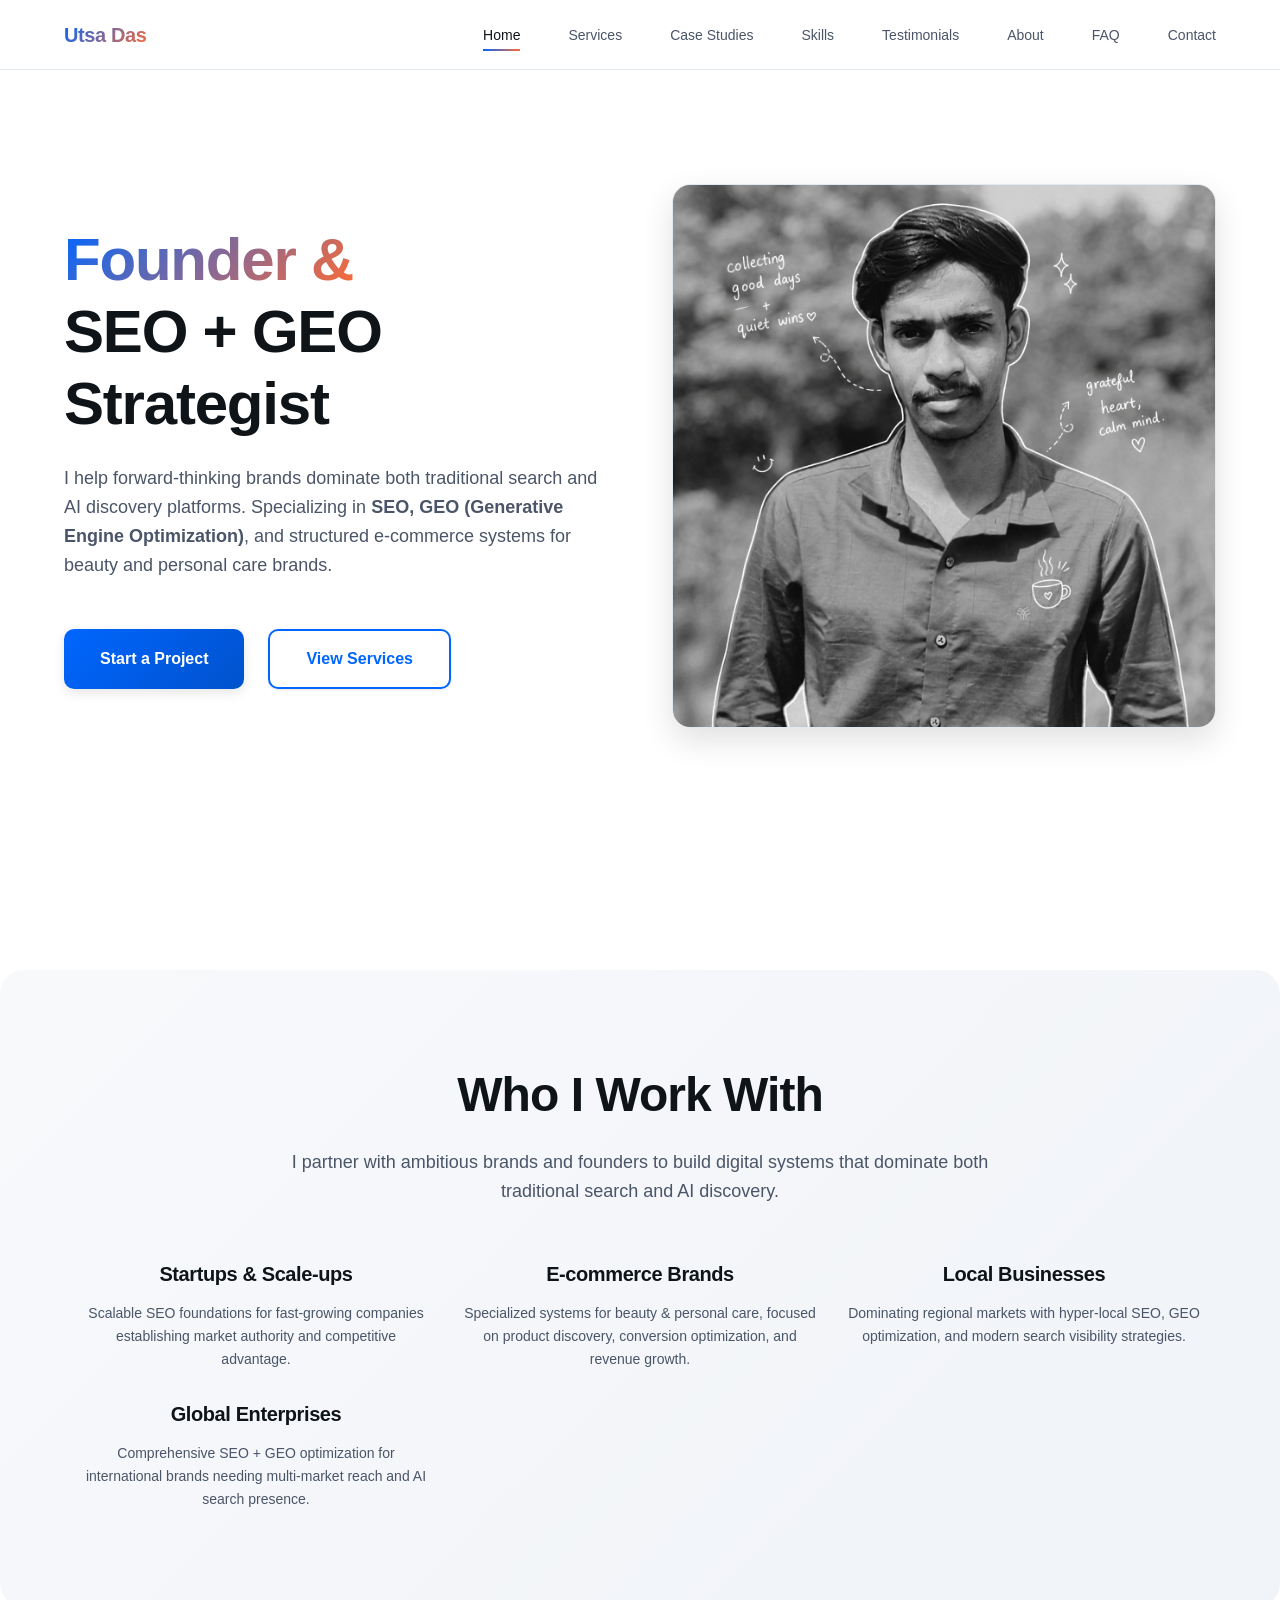
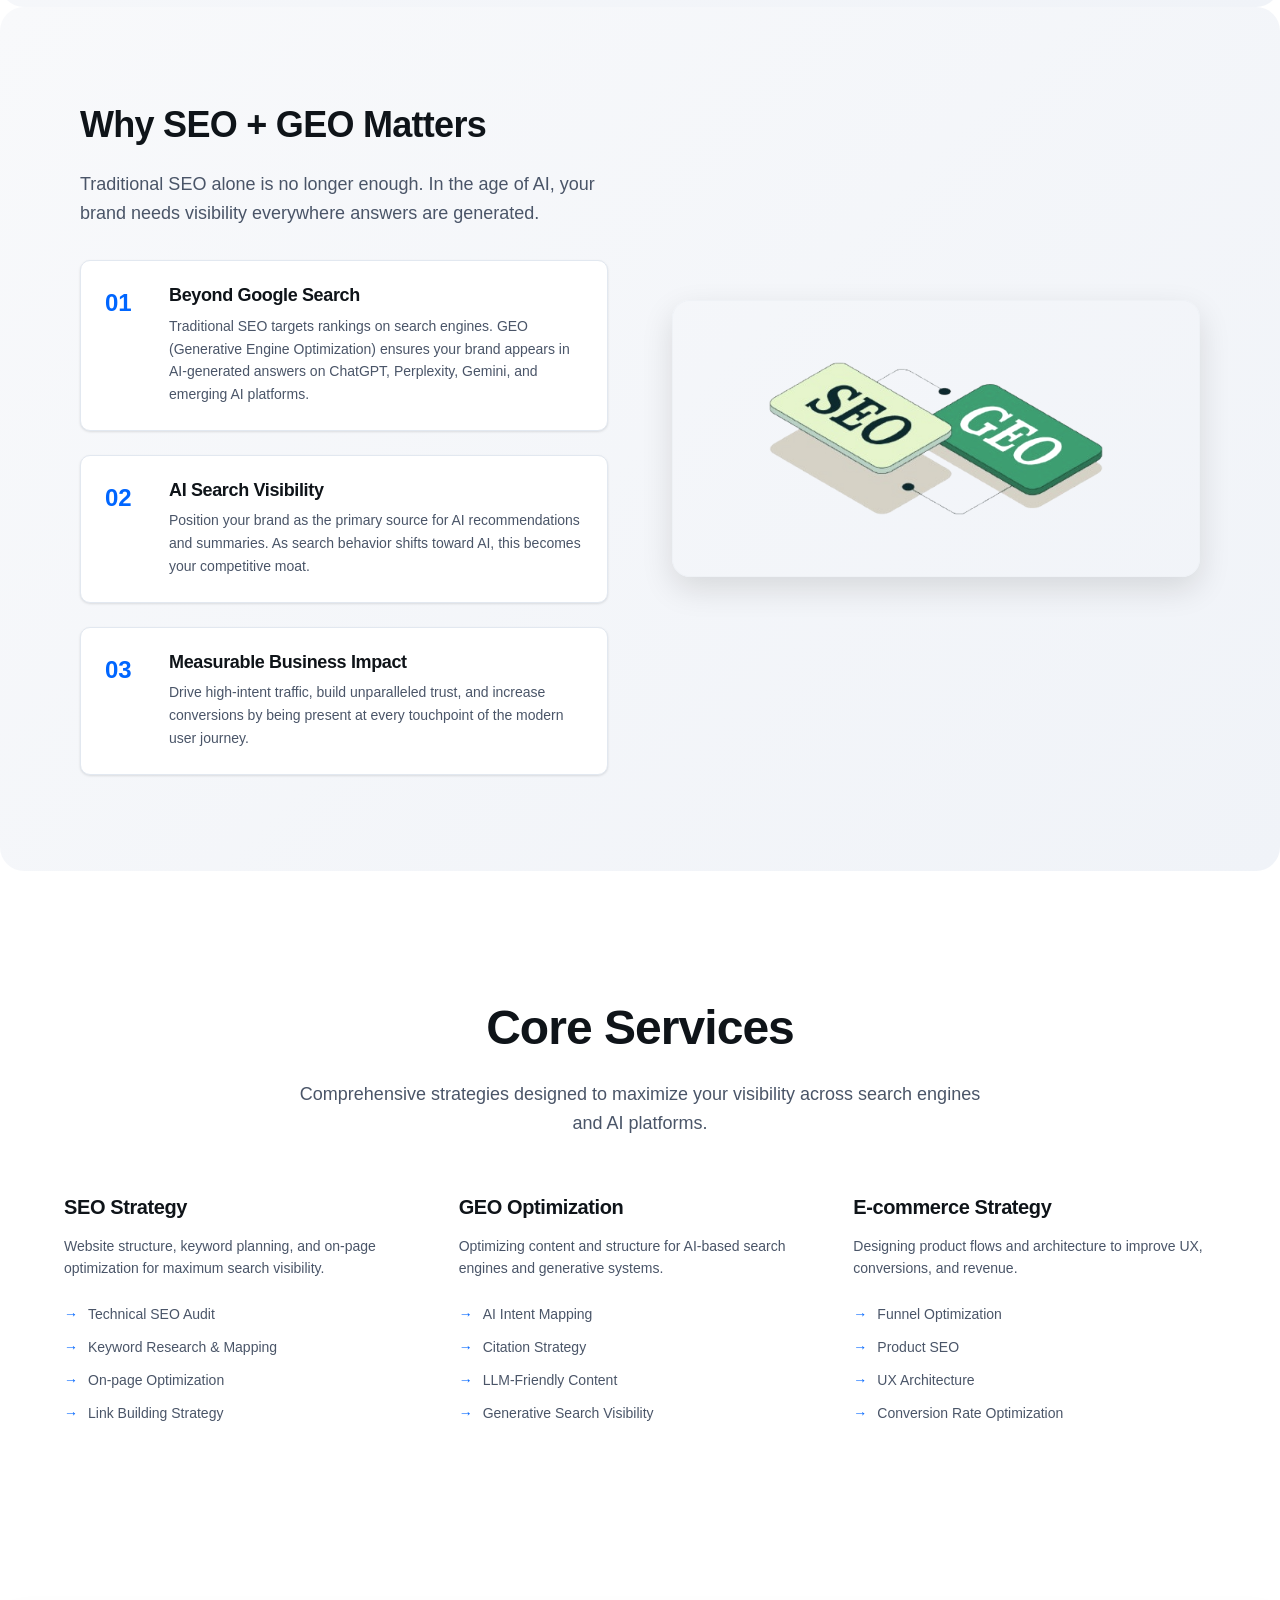
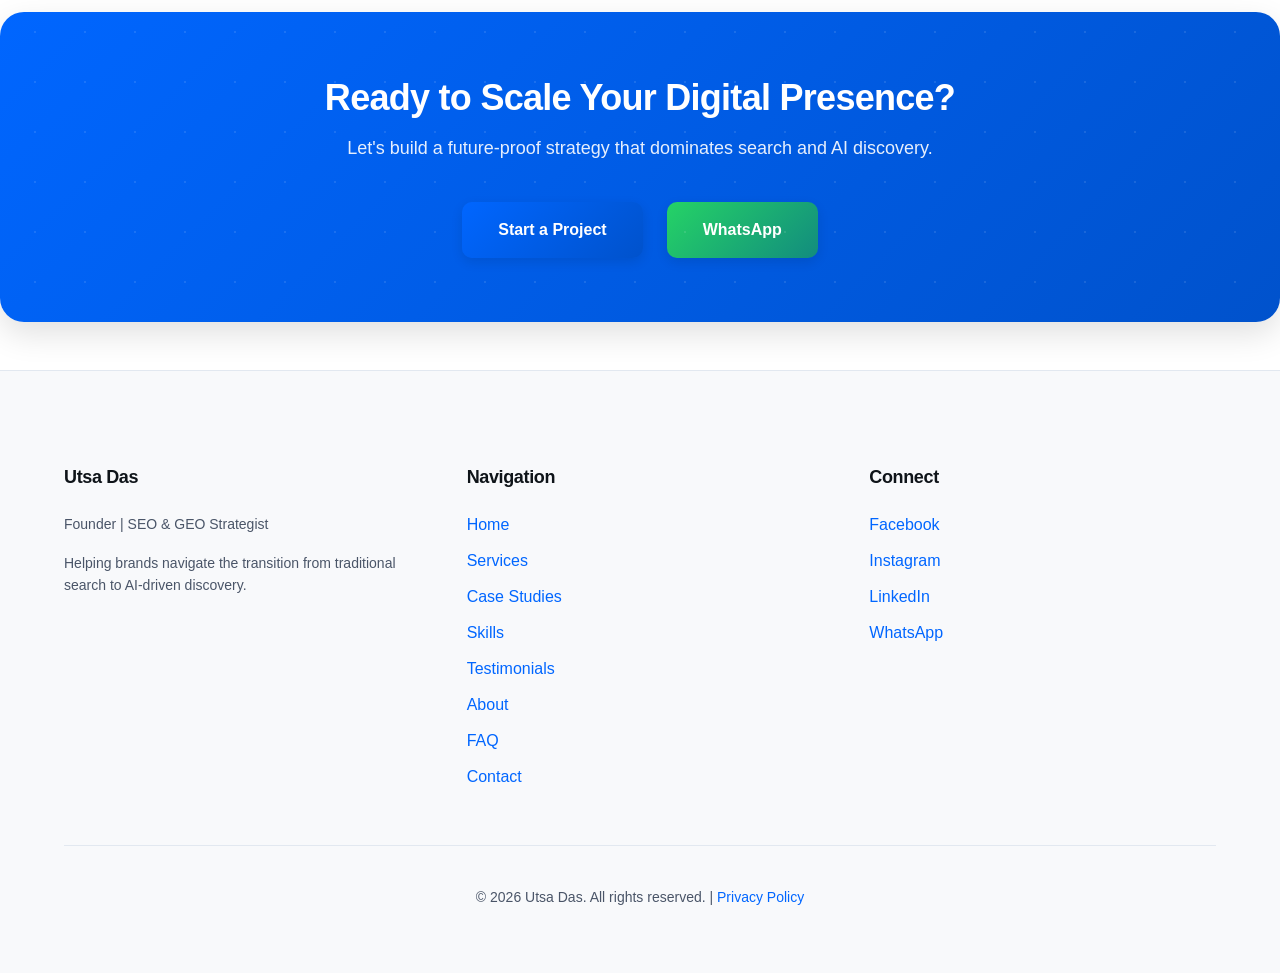
==== commit 74e56de1: "Redesign and upgrade portfolio with premium UI/UX, SEO/GEO optimization, and accessibility improveme" ====
--- a/index.html
+++ b/index.html
@@ -4,37 +4,50 @@
     <meta charset="UTF-8">
     <meta name="viewport" content="width=device-width, initial-scale=1.0">
     
-    <title>Utsa Das | Founder & SEO + GEO Strategist</title>
-    <meta name="description" content="I’m Utsa Das, focused on SEO, GEO (Generative Engine Optimization), and structured ecommerce systems for beauty and personal care brands.">
-    <meta name="keywords" content="Utsa Das, SEO Strategist, GEO Strategist, Generative Engine Optimization, Ecommerce SEO, Bangladesh SEO">
+    <title>Utsa Das | Founder & SEO + GEO Strategist | Premium Digital Strategy</title>
+    <meta name="description" content="I'm Utsa Das, a Founder & SEO + GEO Strategist specializing in digital transformation for beauty, e-commerce, and forward-thinking brands. Dominate search engines and AI discovery platforms.">
+    <meta name="keywords" content="Utsa Das, SEO Strategist, GEO Strategist, Generative Engine Optimization, E-commerce SEO, Digital Strategy, Bangladesh SEO, AI Search Optimization">
     <meta name="author" content="Utsa Das">
+    <meta name="robots" content="index, follow">
+    <meta name="language" content="English">
+    <meta name="revisit-after" content="7 days">
     <link rel="canonical" href="https://utsadas.com/">
 
     <!-- Open Graph / Facebook Meta Tags -->
     <meta property="og:type" content="website">
     <meta property="og:url" content="https://utsadas.com/">
     <meta property="og:title" content="Utsa Das | Founder & SEO + GEO Strategist">
-    <meta property="og:description" content="I’m Utsa Das, focused on SEO, GEO (Generative Engine Optimization), and structured ecommerce systems.">
+    <meta property="og:description" content="Premium digital strategy for brands. Specializing in SEO, GEO (Generative Engine Optimization), and e-commerce systems for beauty and personal care brands.">
     <meta property="og:image" content="https://utsadas.com/assets/images/utsa.png">
+    <meta property="og:image:width" content="1200">
+    <meta property="og:image:height" content="630">
+    <meta property="og:site_name" content="Utsa Das">
+    <meta property="og:locale" content="en_US">
 
     <!-- Twitter Meta Tags -->
-    <meta property="twitter:card" content="summary_large_image">
-    <meta property="twitter:url" content="https://utsadas.com/">
-    <meta property="twitter:title" content="Utsa Das | Founder & SEO + GEO Strategist">
-    <meta property="twitter:description" content="I’m Utsa Das, focused on SEO, GEO (Generative Engine Optimization), and structured ecommerce systems.">
-    <meta property="twitter:image" content="https://utsadas.com/assets/images/utsa.png">
-
-    <!-- Favicon -->
+    <meta name="twitter:card" content="summary_large_image">
+    <meta name="twitter:url" content="https://utsadas.com/">
+    <meta name="twitter:title" content="Utsa Das | Founder & SEO + GEO Strategist">
+    <meta name="twitter:description" content="Premium digital strategy for brands. Specializing in SEO, GEO, and e-commerce systems.">
+    <meta name="twitter:image" content="https://utsadas.com/assets/images/utsa.png">
+    <meta name="twitter:creator" content="@utsachandradas">
+
+    <!-- Favicon & Web App Manifest -->
     <link rel="icon" type="image/x-icon" href="assets/images/favicon.ico">
+    <link rel="apple-touch-icon" href="assets/images/favicon.ico">
     <link rel="manifest" href="site.webmanifest">
+    <meta name="theme-color" content="#0066ff">
+
+    <!-- Preconnect to external resources -->
+    <link rel="preconnect" href="https://fonts.googleapis.com">
+    <link rel="preconnect" href="https://fonts.gstatic.com" crossorigin>
+    <link rel="dns-prefetch" href="https://www.google-analytics.com">
 
     <!-- Styles -->
     <link rel="stylesheet" href="style.css">
-    <link rel="preconnect" href="https://fonts.googleapis.com">
-    <link rel="preconnect" href="https://fonts.gstatic.com" crossorigin>
     <link href="https://fonts.googleapis.com/css2?family=Inter:wght@400;500;600;700;800;900&display=swap" rel="stylesheet">
 
-    <!-- Schema Markup -->
+    <!-- Schema Markup - Person (Utsa Das) -->
     <script type="application/ld+json">
     {
       "@context": "https://schema.org",
@@ -43,32 +56,78 @@
       "url": "https://utsadas.com",
       "image": "https://utsadas.com/assets/images/utsa.png",
       "jobTitle": "Founder & SEO + GEO Strategist",
+      "description": "Premium digital strategy specialist focusing on SEO, GEO (Generative Engine Optimization), and e-commerce systems for beauty and personal care brands.",
       "sameAs": [
         "https://www.facebook.com/share/1BEiXKVGDx/",
         "https://www.instagram.com/utsa_chandra_das",
-        "https://www.linkedin.com/in/utsa-das-3473a53a7?utm_source=share_via&utm_content=profile&utm_medium=member_android"
+        "https://www.linkedin.com/in/utsa-das-3473a53a7"
       ],
       "address": {
         "@type": "PostalAddress",
         "addressCountry": "BD"
+      },
+      "contactPoint": {
+        "@type": "ContactPoint",
+        "contactType": "Customer Service",
+        "telephone": "+880-186-139-3416",
+        "url": "https://wa.me/8801861393416"
       }
+    }
+    </script>
+
+    <!-- Schema Markup - Organization -->
+    <script type="application/ld+json">
+    {
+      "@context": "https://schema.org",
+      "@type": "Organization",
+      "name": "Utsa Das",
+      "url": "https://utsadas.com",
+      "logo": "https://utsadas.com/assets/images/favicon.ico",
+      "description": "Premium digital strategy and SEO/GEO optimization services",
+      "sameAs": [
+        "https://www.facebook.com/share/1BEiXKVGDx/",
+        "https://www.instagram.com/utsa_chandra_das",
+        "https://www.linkedin.com/in/utsa-das-3473a53a7"
+      ],
+      "contactPoint": {
+        "@type": "ContactPoint",
+        "contactType": "Customer Service",
+        "telephone": "+880-186-139-3416"
+      }
+    }
+    </script>
+
+    <!-- Schema Markup - BreadcrumbList -->
+    <script type="application/ld+json">
+    {
+      "@context": "https://schema.org",
+      "@type": "BreadcrumbList",
+      "itemListElement": [
+        {
+          "@type": "ListItem",
+          "position": 1,
+          "name": "Home",
+          "item": "https://utsadas.com/"
+        }
+      ]
     }
     </script>
 </head>
 <body>
-
-    <nav>
-        <a href="index.html" class="logo">Utsa Das</a>
+    <!-- Navigation -->
+    <nav role="navigation" aria-label="Main navigation">
+        <a href="index.html" class="logo" aria-label="Utsa Das - Home">Utsa Das</a>
         <ul class="nav-links">
             <li><a href="index.html" class="active">Home</a></li>
             <li><a href="services.html">Services</a></li>
+            <li><a href="case-studies.html">Case Studies</a></li>
             <li><a href="skills.html">Skills</a></li>
             <li><a href="testimonials.html">Testimonials</a></li>
             <li><a href="about.html">About</a></li>
             <li><a href="faq.html">FAQ</a></li>
             <li><a href="contact.html">Contact</a></li>
         </ul>
-        <div class="mobile-toggle">
+        <div class="mobile-toggle" role="button" tabindex="0" aria-label="Toggle navigation menu" aria-expanded="false">
             <span></span>
             <span></span>
             <span></span>
@@ -77,91 +136,110 @@
 
     <main>
         <!-- Hero Section -->
-        <section class="hero">
+        <section class="hero" aria-label="Hero section">
             <div class="hero-content">
-                <h1 data-reveal><span>Founder &</span> <br>SEO + GEO Strategist</h1>
-                <p class="hero-tagline" data-reveal>I’m Utsa Das, focused on SEO, GEO (Generative Engine Optimization), and structured ecommerce systems for beauty and personal care brands.</p>
+                <h1 data-reveal>
+                    <span>Founder &</span> <br>
+                    SEO + GEO Strategist
+                </h1>
+                <p class="hero-tagline" data-reveal>
+                    I help forward-thinking brands dominate both traditional search and AI discovery platforms. 
+                    Specializing in <strong>SEO, GEO (Generative Engine Optimization)</strong>, and structured e-commerce systems 
+                    for beauty and personal care brands.
+                </p>
                 <div class="cta-group" data-reveal>
-                    <a href="contact.html" class="btn btn-primary">Contact Me</a>
-                    <a href="services.html" class="btn btn-secondary">Our Services</a>
+                    <a href="contact.html" class="btn btn-primary" aria-label="Contact me to start a project">
+                        Start a Project
+                    </a>
+                    <a href="services.html" class="btn btn-secondary" aria-label="View my services">
+                        View Services
+                    </a>
                 </div>
             </div>
             <div class="hero-image" data-reveal>
-                <img src="assets/images/utsa.png" alt="Utsa Das - Founder & SEO + GEO Strategist">
+                <img src="assets/images/utsa.png" alt="Utsa Das - Founder & SEO + GEO Strategist" loading="lazy">
             </div>
         </section>
 
         <!-- Target Audience Section -->
-        <section class="target-audience-section">
-            <h2 class="section-title" data-reveal>Who I Work With</h2>
-            <p class="section-subtitle" data-reveal>I partner with forward-thinking brands and founders to build digital systems that dominate both traditional search and AI discovery.</p>
+        <section class="target-audience-section" aria-labelledby="audience-title">
+            <h2 id="audience-title" class="section-title" data-reveal>Who I Work With</h2>
+            <p class="section-subtitle" data-reveal>
+                I partner with ambitious brands and founders to build digital systems that dominate both traditional search and AI discovery.
+            </p>
             <div class="audience-grid">
                 <div class="audience-card" data-reveal>
-                    <h3>Startups</h3>
-                    <p>Scalable SEO foundations for fast-growing companies looking to establish market authority.</p>
+                    <h3>Startups & Scale-ups</h3>
+                    <p>Scalable SEO foundations for fast-growing companies establishing market authority and competitive advantage.</p>
                 </div>
                 <div class="audience-card" data-reveal>
                     <h3>E-commerce Brands</h3>
-                    <p>Specialized systems for beauty & personal care niche, focused on product discovery and conversion.</p>
+                    <p>Specialized systems for beauty & personal care, focused on product discovery, conversion optimization, and revenue growth.</p>
                 </div>
                 <div class="audience-card" data-reveal>
                     <h3>Local Businesses</h3>
-                    <p>Dominating the Bangladesh market with hyper-local SEO and modern search visibility.</p>
+                    <p>Dominating regional markets with hyper-local SEO, GEO optimization, and modern search visibility strategies.</p>
                 </div>
                 <div class="audience-card" data-reveal>
-                    <h3>Global Clients</h3>
-                    <p>Comprehensive SEO + GEO optimization for brands needing international reach and AI search presence.</p>
+                    <h3>Global Enterprises</h3>
+                    <p>Comprehensive SEO + GEO optimization for international brands needing multi-market reach and AI search presence.</p>
                 </div>
             </div>
         </section>
 
         <!-- Why SEO + GEO Matters Section -->
-        <section class="seo-geo-section">
+        <section class="seo-geo-section" aria-labelledby="seo-geo-title">
             <div class="seo-geo-content">
                 <div class="seo-geo-text">
-                    <h2 data-reveal>Why SEO + GEO Matters</h2>
-                    <p class="section-subtitle" style="text-align: left; margin-left: 0;" data-reveal>Traditional SEO is no longer enough. In the age of AI, your brand needs to be discoverable where the answers are generated.</p>
+                    <h2 id="seo-geo-title" data-reveal>Why SEO + GEO Matters</h2>
+                    <p class="section-subtitle" style="text-align: left; margin-left: 0; margin-bottom: var(--space-8);" data-reveal>
+                        Traditional SEO alone is no longer enough. In the age of AI, your brand needs visibility everywhere answers are generated.
+                    </p>
                     <div class="impact-list">
                         <div class="impact-item" data-reveal>
                             <div class="impact-icon">01</div>
                             <div class="impact-text">
                                 <h4>Beyond Google Search</h4>
-                                <p>Traditional SEO targets rankings; GEO (Generative Engine Optimization) targets visibility in AI answers like ChatGPT, Perplexity, and Gemini.</p>
+                                <p>Traditional SEO targets rankings on search engines. GEO (Generative Engine Optimization) ensures your brand appears in AI-generated answers on ChatGPT, Perplexity, Gemini, and emerging AI platforms.</p>
                             </div>
                         </div>
                         <div class="impact-item" data-reveal>
                             <div class="impact-icon">02</div>
                             <div class="impact-text">
                                 <h4>AI Search Visibility</h4>
-                                <p>Ensure your brand is the primary source for AI-generated recommendations and summaries.</p>
+                                <p>Position your brand as the primary source for AI recommendations and summaries. As search behavior shifts toward AI, this becomes your competitive moat.</p>
                             </div>
                         </div>
                         <div class="impact-item" data-reveal>
                             <div class="impact-icon">03</div>
                             <div class="impact-text">
-                                <h4>Business Impact</h4>
-                                <p>Drive high-intent traffic, build unparalleled trust, and increase conversions by being present at every touchpoint of the user journey.</p>
+                                <h4>Measurable Business Impact</h4>
+                                <p>Drive high-intent traffic, build unparalleled trust, and increase conversions by being present at every touchpoint of the modern user journey.</p>
                             </div>
                         </div>
                     </div>
                 </div>
                 <div class="hero-image" data-reveal>
-                    <img src="assets/images/seo.png" alt="SEO + GEO Strategy" style="filter: grayscale(0.5) contrast(1.1);">
-                </div>
-            </div>
-        </section>
-
-        <!-- Services Section -->
-        <section id="services">
-            <h2 class="section-title" data-reveal>Core Services</h2>
+                    <img src="assets/images/seo.png" alt="SEO + GEO Strategy Visualization" loading="lazy" style="filter: grayscale(0.5) contrast(1.1);">
+                </div>
+            </div>
+        </section>
+
+        <!-- Core Services Section -->
+        <section id="services" aria-labelledby="services-title">
+            <h2 id="services-title" class="section-title" data-reveal>Core Services</h2>
+            <p class="section-subtitle" data-reveal>
+                Comprehensive strategies designed to maximize your visibility across search engines and AI platforms.
+            </p>
             <div class="services-grid">
                 <div class="service-card" data-reveal>
                     <h3>SEO Strategy</h3>
-                    <p>Website structure, keyword planning, and on-page optimization for search visibility.</p>
+                    <p>Website structure, keyword planning, and on-page optimization for maximum search visibility.</p>
                     <ul>
-                        <li>Technical Audit</li>
-                        <li>Keyword Research</li>
-                        <li>On-page SEO</li>
+                        <li>Technical SEO Audit</li>
+                        <li>Keyword Research & Mapping</li>
+                        <li>On-page Optimization</li>
+                        <li>Link Building Strategy</li>
                     </ul>
                 </div>
                 <div class="service-card" data-reveal>
@@ -170,44 +248,54 @@
                     <ul>
                         <li>AI Intent Mapping</li>
                         <li>Citation Strategy</li>
-                        <li>LLM Optimization</li>
+                        <li>LLM-Friendly Content</li>
+                        <li>Generative Search Visibility</li>
                     </ul>
                 </div>
                 <div class="service-card" data-reveal>
-                    <h3>Ecommerce Strategy</h3>
-                    <p>Designing product flow and website architecture to improve user experience and conversions.</p>
+                    <h3>E-commerce Strategy</h3>
+                    <p>Designing product flows and architecture to improve UX, conversions, and revenue.</p>
                     <ul>
                         <li>Funnel Optimization</li>
                         <li>Product SEO</li>
                         <li>UX Architecture</li>
+                        <li>Conversion Rate Optimization</li>
                     </ul>
                 </div>
             </div>
         </section>
 
         <!-- Final CTA Section -->
-        <section class="cta-section" data-reveal>
-            <h2>Ready to scale your digital presence?</h2>
-            <p>Let's build a future-proof strategy for your brand.</p>
-            <div class="cta-group" style="justify-content: center; margin-top: 2.5rem;">
-                <a href="contact.html" class="btn btn-primary">Start a Project</a>
-                <a href="https://wa.me/8801861393416" class="whatsapp-btn" target="_blank" rel="noopener noreferrer">WhatsApp Us</a>
+        <section class="cta-section" data-reveal aria-labelledby="cta-title">
+            <h2 id="cta-title">Ready to Scale Your Digital Presence?</h2>
+            <p>Let's build a future-proof strategy that dominates search and AI discovery.</p>
+            <div class="cta-group" style="justify-content: center; margin-top: var(--space-10);">
+                <a href="contact.html" class="btn btn-primary" aria-label="Start a project with me">
+                    Start a Project
+                </a>
+                <a href="https://wa.me/8801861393416" class="whatsapp-btn" target="_blank" rel="noopener noreferrer" aria-label="Contact me on WhatsApp">
+                    WhatsApp
+                </a>
             </div>
         </section>
     </main>
 
-    <footer>
+    <!-- Footer -->
+    <footer role="contentinfo">
         <div class="footer-grid">
             <div class="footer-section">
                 <h3>Utsa Das</h3>
                 <p>Founder | SEO & GEO Strategist</p>
-                <p style="font-size: 0.9rem; margin-top: 1rem;">Helping brands navigate the transition from traditional search to AI-driven discovery.</p>
+                <p style="font-size: var(--font-size-sm); margin-top: var(--space-4);">
+                    Helping brands navigate the transition from traditional search to AI-driven discovery.
+                </p>
             </div>
             <div class="footer-section">
                 <h3>Navigation</h3>
-                <ul style="display: flex; flex-direction: column; gap: 0.8rem;">
+                <ul class="footer-links">
                     <li><a href="index.html">Home</a></li>
                     <li><a href="services.html">Services</a></li>
+                    <li><a href="case-studies.html">Case Studies</a></li>
                     <li><a href="skills.html">Skills</a></li>
                     <li><a href="testimonials.html">Testimonials</a></li>
                     <li><a href="about.html">About</a></li>
@@ -217,19 +305,19 @@
             </div>
             <div class="footer-section">
                 <h3>Connect</h3>
-                <ul style="display: flex; flex-direction: column; gap: 0.8rem;">
+                <ul class="footer-links">
                     <li><a href="https://www.facebook.com/share/1BEiXKVGDx/" target="_blank" rel="noopener noreferrer">Facebook</a></li>
                     <li><a href="https://www.instagram.com/utsa_chandra_das" target="_blank" rel="noopener noreferrer">Instagram</a></li>
-                    <li><a href="https://www.linkedin.com/in/utsa-das-3473a53a7?utm_source=share_via&utm_content=profile&utm_medium=member_android" target="_blank" rel="noopener noreferrer">LinkedIn</a></li>
+                    <li><a href="https://www.linkedin.com/in/utsa-das-3473a53a7" target="_blank" rel="noopener noreferrer">LinkedIn</a></li>
                     <li><a href="https://wa.me/8801861393416" target="_blank" rel="noopener noreferrer">WhatsApp</a></li>
                 </ul>
             </div>
         </div>
         <div class="footer-bottom">
-            <p>&copy; 2026 Utsa Das. All rights reserved.</p>
+            <p>&copy; 2026 Utsa Das. All rights reserved. | <a href="privacy.html">Privacy Policy</a></p>
         </div>
     </footer>
 
-    <script src="script.js"></script>
+    <script src="script.js" defer></script>
 </body>
 </html>
--- a/style.css
+++ b/style.css
@@ -1,20 +1,155 @@
+/* ============================================================================
+   UTSA DAS PORTFOLIO - PREMIUM DESIGN SYSTEM
+   Modern, Agency-Level, High-Conversion Portfolio
+   ============================================================================ */
+
+/* ============================================================================
+   ROOT VARIABLES & DESIGN TOKENS (8px Grid System)
+   ============================================================================ */
+
 :root {
+    /* Color Palette - Light Mode */
     --bg-primary: #ffffff;
-    --bg-secondary: #f8f9fa;
-    --bg-tertiary: #f0f2f5;
-    --text-primary: #1a1a1a;
-    --text-secondary: #4a4a4a;
-    --text-tertiary: #7a7a7a;
+    --bg-secondary: #f8f9fb;
+    --bg-tertiary: #f0f3f8;
+    --bg-quaternary: #e8ecf3;
+    
+    --text-primary: #0f1419;
+    --text-secondary: #4a5568;
+    --text-tertiary: #718096;
+    --text-quaternary: #a0aec0;
+    
+    /* Accent Colors */
     --accent-primary: #0066ff;
     --accent-secondary: #ff6b35;
     --accent-tertiary: #00d4aa;
-    --border-color: #e0e0e0;
-    --shadow-sm: 0 2px 8px rgba(0, 0, 0, 0.06);
-    --shadow-md: 0 8px 24px rgba(0, 0, 0, 0.08);
-    --shadow-lg: 0 16px 40px rgba(0, 0, 0, 0.1);
+    --accent-quaternary: #ffa500;
+    
+    /* Semantic Colors */
+    --success: #10b981;
+    --warning: #f59e0b;
+    --error: #ef4444;
+    --info: #3b82f6;
+    
+    /* Borders & Dividers */
+    --border-color: #e2e8f0;
+    --border-color-light: #f0f4f8;
+    --divider-color: #cbd5e1;
+    
+    /* Shadow System (Premium) */
+    --shadow-xs: 0 1px 2px rgba(0, 0, 0, 0.05);
+    --shadow-sm: 0 1px 3px rgba(0, 0, 0, 0.08), 0 1px 2px rgba(0, 0, 0, 0.04);
+    --shadow-md: 0 4px 12px rgba(0, 0, 0, 0.1);
+    --shadow-lg: 0 12px 32px rgba(0, 0, 0, 0.12);
+    --shadow-xl: 0 20px 48px rgba(0, 0, 0, 0.15);
+    --shadow-2xl: 0 32px 64px rgba(0, 0, 0, 0.18);
+    
+    /* Spacing (8px Grid) */
+    --space-0: 0;
+    --space-1: 4px;
+    --space-2: 8px;
+    --space-3: 12px;
+    --space-4: 16px;
+    --space-5: 20px;
+    --space-6: 24px;
+    --space-7: 28px;
+    --space-8: 32px;
+    --space-9: 36px;
+    --space-10: 40px;
+    --space-12: 48px;
+    --space-14: 56px;
+    --space-16: 64px;
+    --space-20: 80px;
+    --space-24: 96px;
+    --space-28: 112px;
+    --space-32: 128px;
+    
+    /* Typography */
+    --font-family-base: -apple-system, BlinkMacSystemFont, 'Segoe UI', 'Roboto', 'Oxygen', 'Ubuntu', 'Cantarell', 'Fira Sans', 'Droid Sans', 'Helvetica Neue', sans-serif;
+    --font-family-mono: 'Monaco', 'Menlo', 'Ubuntu Mono', monospace;
+    
+    --font-size-xs: 0.75rem;
+    --font-size-sm: 0.875rem;
+    --font-size-base: 1rem;
+    --font-size-lg: 1.125rem;
+    --font-size-xl: 1.25rem;
+    --font-size-2xl: 1.5rem;
+    --font-size-3xl: 1.875rem;
+    --font-size-4xl: 2.25rem;
+    --font-size-5xl: 3rem;
+    --font-size-6xl: 3.75rem;
+    
+    --line-height-tight: 1.2;
+    --line-height-snug: 1.375;
+    --line-height-normal: 1.5;
+    --line-height-relaxed: 1.625;
+    --line-height-loose: 1.875;
+    
+    --letter-spacing-tight: -0.02em;
+    --letter-spacing-normal: 0;
+    --letter-spacing-wide: 0.02em;
+    
+    /* Border Radius */
+    --radius-none: 0;
+    --radius-sm: 6px;
+    --radius-md: 10px;
+    --radius-lg: 14px;
+    --radius-xl: 18px;
+    --radius-2xl: 24px;
+    --radius-full: 9999px;
+    
+    /* Transitions & Animations */
+    --transition-fast: all 0.15s cubic-bezier(0.4, 0, 0.2, 1);
+    --transition: all 0.3s cubic-bezier(0.4, 0, 0.2, 1);
+    --transition-slow: all 0.5s cubic-bezier(0.4, 0, 0.2, 1);
+    
+    /* Layout */
     --nav-height: 70px;
-    --transition: all 0.35s cubic-bezier(0.4, 0, 0.2, 1);
-}
+    --container-max-width: 1400px;
+    --container-padding: 5%;
+    
+    /* Z-Index Scale */
+    --z-dropdown: 100;
+    --z-sticky: 200;
+    --z-fixed: 300;
+    --z-modal-backdrop: 400;
+    --z-modal: 500;
+    --z-popover: 600;
+    --z-tooltip: 700;
+    --z-notification: 800;
+    --z-nav: 1000;
+    --z-scroll-progress: 2000;
+}
+
+/* Dark Mode Variables */
+@media (prefers-color-scheme: dark) {
+    :root {
+        --bg-primary: #0f1419;
+        --bg-secondary: #1a1f2e;
+        --bg-tertiary: #252d3d;
+        --bg-quaternary: #323d52;
+        
+        --text-primary: #f5f7fa;
+        --text-secondary: #cbd5e1;
+        --text-tertiary: #94a3b8;
+        --text-quaternary: #64748b;
+        
+        --border-color: #334155;
+        --border-color-light: #475569;
+        --divider-color: #1e293b;
+        
+        --shadow-xs: 0 1px 2px rgba(0, 0, 0, 0.3);
+        --shadow-sm: 0 1px 3px rgba(0, 0, 0, 0.4), 0 1px 2px rgba(0, 0, 0, 0.3);
+        --shadow-md: 0 4px 12px rgba(0, 0, 0, 0.5);
+        --shadow-lg: 0 12px 32px rgba(0, 0, 0, 0.6);
+        --shadow-xl: 0 20px 48px rgba(0, 0, 0, 0.7);
+        --shadow-2xl: 0 32px 64px rgba(0, 0, 0, 0.8);
+    }
+}
+
+/* ============================================================================
+   GLOBAL STYLES
+   ============================================================================ */
 
 * {
     margin: 0;
@@ -24,17 +159,24 @@
 
 html {
     scroll-behavior: smooth;
+    font-size: 16px;
 }
 
 body {
     background-color: var(--bg-primary);
     color: var(--text-primary);
-    font-family: -apple-system, BlinkMacSystemFont, 'Segoe UI', 'Roboto', 'Oxygen', 'Ubuntu', 'Cantarell', 'Fira Sans', 'Droid Sans', 'Helvetica Neue', sans-serif;
-    line-height: 1.6;
+    font-family: var(--font-family-base);
+    line-height: var(--line-height-normal);
     overflow-x: hidden;
-    font-size: 16px;
     -webkit-font-smoothing: antialiased;
     -moz-osx-font-smoothing: grayscale;
+    transition: background-color var(--transition-slow), color var(--transition-slow);
+}
+
+/* Smooth transitions for theme switching */
+body.theme-transitioning,
+body.theme-transitioning * {
+    transition: background-color var(--transition-slow), color var(--transition-slow), border-color var(--transition-slow) !important;
 }
 
 a {
@@ -43,7 +185,12 @@
     transition: var(--transition);
 }
 
-ul {
+a:focus-visible {
+    outline: 2px solid var(--accent-primary);
+    outline-offset: 2px;
+}
+
+ul, ol {
     list-style: none;
 }
 
@@ -53,7 +200,16 @@
     display: block;
 }
 
-/* Scroll Progress Bar */
+/* Focus visible for accessibility */
+*:focus-visible {
+    outline: 2px solid var(--accent-primary);
+    outline-offset: 2px;
+}
+
+/* ============================================================================
+   SCROLL PROGRESS BAR
+   ============================================================================ */
+
 .scroll-progress {
     position: fixed;
     top: 0;
@@ -61,55 +217,75 @@
     width: 0%;
     height: 3px;
     background: linear-gradient(90deg, var(--accent-primary) 0%, var(--accent-secondary) 100%);
-    z-index: 2000;
-}
-
-/* Navigation */
-.navbar {
+    z-index: var(--z-scroll-progress);
+    transition: width 0.1s linear;
+}
+
+/* ============================================================================
+   NAVIGATION
+   ============================================================================ */
+
+nav {
     position: fixed;
     top: 0;
     width: 100%;
     height: var(--nav-height);
-    background: rgba(255, 255, 255, 0.95);
-    backdrop-filter: blur(10px);
+    background: rgba(255, 255, 255, 0.98);
+    backdrop-filter: blur(12px);
     border-bottom: 1px solid var(--border-color);
-    z-index: 1000;
-    transition: all 0.3s ease;
-}
-
-.nav-container {
-    max-width: 1400px;
-    margin: 0 auto;
-    padding: 0 5%;
-    height: 100%;
+    z-index: var(--z-nav);
+    transition: all var(--transition);
     display: flex;
     justify-content: space-between;
     align-items: center;
-}
-
-.navbar:hover {
-    box-shadow: var(--shadow-sm);
-}
-
+    padding: 0 var(--container-padding);
+    max-width: 100%;
+}
+
+@media (prefers-color-scheme: dark) {
+    nav {
+        background: rgba(15, 20, 25, 0.98);
+    }
+}
+
+nav:hover {
+    box-shadow: var(--shadow-md);
+}
+
+/* Logo */
 .logo {
-    font-size: 1.3rem;
-    font-weight: 700;
-    letter-spacing: -0.5px;
+    font-size: var(--font-size-xl);
+    font-weight: 800;
+    letter-spacing: var(--letter-spacing-tight);
     color: var(--text-primary);
     transition: var(--transition);
+    background: linear-gradient(135deg, var(--accent-primary) 0%, var(--accent-secondary) 100%);
+    -webkit-background-clip: text;
+    -webkit-text-fill-color: transparent;
+    background-clip: text;
+    display: flex;
+    align-items: center;
+    gap: var(--space-2);
 }
 
 .logo:hover {
-    color: var(--accent-primary);
-}
-
+    transform: scale(1.05);
+}
+
+.logo:focus-visible {
+    outline: 2px solid var(--accent-primary);
+    outline-offset: var(--space-2);
+}
+
+/* Navigation Links */
 .nav-links {
     display: flex;
-    gap: 2.5rem;
+    gap: var(--space-12);
+    align-items: center;
 }
 
 .nav-links a {
-    font-size: 0.95rem;
+    font-size: var(--font-size-sm);
     color: var(--text-secondary);
     font-weight: 500;
     position: relative;
@@ -123,8 +299,8 @@
     left: 0;
     width: 0;
     height: 2px;
-    background: var(--accent-primary);
-    transition: width 0.35s cubic-bezier(0.4, 0, 0.2, 1);
+    background: linear-gradient(90deg, var(--accent-primary), var(--accent-secondary));
+    transition: width var(--transition);
 }
 
 .nav-links a:hover,
@@ -137,13 +313,16 @@
     width: 100%;
 }
 
+/* Mobile Toggle */
 .mobile-toggle {
     display: none;
     cursor: pointer;
     width: 30px;
     height: 20px;
     position: relative;
-    z-index: 1100;
+    z-index: var(--z-fixed);
+    flex-direction: column;
+    justify-content: space-around;
 }
 
 .mobile-toggle span {
@@ -159,51 +338,96 @@
 .mobile-toggle span:nth-child(2) { top: 9px; }
 .mobile-toggle span:nth-child(3) { top: 18px; }
 
-.mobile-toggle.active span:nth-child(1) { transform: translateY(9px) rotate(45deg); }
-.mobile-toggle.active span:nth-child(2) { opacity: 0; }
-.mobile-toggle.active span:nth-child(3) { transform: translateY(-9px) rotate(-45deg); }
-
-/* Main Content */
+.mobile-toggle.active span:nth-child(1) { 
+    transform: translateY(9px) rotate(45deg); 
+}
+
+.mobile-toggle.active span:nth-child(2) { 
+    opacity: 0; 
+}
+
+.mobile-toggle.active span:nth-child(3) { 
+    transform: translateY(-9px) rotate(-45deg); 
+}
+
+/* ============================================================================
+   MAIN CONTENT
+   ============================================================================ */
+
 main {
     margin-top: var(--nav-height);
 }
 
-/* Sections */
 section {
-    padding: 100px 5%;
-    max-width: 1400px;
+    padding: var(--space-32) var(--container-padding);
+    max-width: var(--container-max-width);
     margin: 0 auto;
     position: relative;
 }
 
-.section-container {
-    width: 100%;
+/* ============================================================================
+   TYPOGRAPHY & HEADINGS
+   ============================================================================ */
+
+h1, h2, h3, h4, h5, h6 {
+    font-weight: 800;
+    letter-spacing: var(--letter-spacing-tight);
+    line-height: var(--line-height-tight);
+}
+
+h1 {
+    font-size: clamp(var(--font-size-4xl), 10vw, var(--font-size-6xl));
+}
+
+h2 {
+    font-size: clamp(var(--font-size-3xl), 6vw, var(--font-size-5xl));
+}
+
+h3 {
+    font-size: var(--font-size-2xl);
+}
+
+h4 {
+    font-size: var(--font-size-xl);
+}
+
+h5 {
+    font-size: var(--font-size-lg);
+}
+
+h6 {
+    font-size: var(--font-size-base);
 }
 
 .section-title {
-    font-size: clamp(2rem, 5vw, 3.5rem);
-    margin-bottom: 2rem;
+    font-size: clamp(var(--font-size-3xl), 5vw, var(--font-size-5xl));
+    margin-bottom: var(--space-6);
     text-align: center;
-    font-weight: 700;
-    letter-spacing: -1px;
+    font-weight: 800;
+    letter-spacing: var(--letter-spacing-tight);
     color: var(--text-primary);
     animation: slideInUp 0.6s ease;
 }
 
 .section-subtitle {
-    font-size: 1.1rem;
+    font-size: var(--font-size-lg);
     color: var(--text-secondary);
     text-align: center;
-    margin-bottom: 3rem;
+    margin-bottom: var(--space-14);
     max-width: 700px;
     margin-left: auto;
     margin-right: auto;
-}
+    line-height: var(--line-height-relaxed);
+}
+
+/* ============================================================================
+   ANIMATIONS & TRANSITIONS
+   ============================================================================ */
 
 @keyframes slideInUp {
     from {
         opacity: 0;
-        transform: translateY(20px);
+        transform: translateY(var(--space-6));
     }
     to {
         opacity: 1;
@@ -211,10 +435,70 @@
     }
 }
 
+@keyframes slideInRight {
+    from {
+        opacity: 0;
+        transform: translateX(var(--space-10));
+    }
+    to {
+        opacity: 1;
+        transform: translateX(0);
+    }
+}
+
+@keyframes slideInLeft {
+    from {
+        opacity: 0;
+        transform: translateX(calc(-1 * var(--space-10)));
+    }
+    to {
+        opacity: 1;
+        transform: translateX(0);
+    }
+}
+
+@keyframes fadeIn {
+    from {
+        opacity: 0;
+    }
+    to {
+        opacity: 1;
+    }
+}
+
+@keyframes scaleIn {
+    from {
+        opacity: 0;
+        transform: scale(0.95);
+    }
+    to {
+        opacity: 1;
+        transform: scale(1);
+    }
+}
+
+@keyframes pulse {
+    0%, 100% {
+        opacity: 1;
+    }
+    50% {
+        opacity: 0.5;
+    }
+}
+
+@keyframes shimmer {
+    0% {
+        background-position: -1000px 0;
+    }
+    100% {
+        background-position: 1000px 0;
+    }
+}
+
 /* Reveal on Scroll */
 [data-reveal] {
     opacity: 0;
-    transform: translateY(15px);
+    transform: translateY(var(--space-5));
     transition: all 0.6s cubic-bezier(0.4, 0, 0.2, 1);
 }
 
@@ -231,58 +515,15 @@
     background-clip: text;
 }
 
-/* Hero Section */
-.hero {
-    min-height: 100vh;
-    display: flex;
-    align-items: center;
-    justify-content: space-between;
-    padding-top: 0;
-    gap: 5rem;
-}
-
-.hero-container {
-    display: flex;
-    align-items: center;
-    justify-content: space-between;
-    gap: 5rem;
-    width: 100%;
-}
-
-.hero-content {
-    flex: 1;
-}
-
-.hero-content h1 {
-    font-size: clamp(3rem, 10vw, 5.5rem);
-    line-height: 1.1;
-    margin-bottom: 1.5rem;
-    font-weight: 800;
-    letter-spacing: -2px;
-    color: var(--text-primary);
-    animation: slideInUp 0.6s ease;
-}
-
-.hero-tagline {
-    font-size: 1.2rem;
-    max-width: 550px;
-    margin-bottom: 2.5rem;
-    color: var(--text-secondary);
-    line-height: 1.7;
-    animation: slideInUp 0.6s ease 0.1s backwards;
-}
-
-.cta-group {
-    display: flex;
-    gap: 1.2rem;
-    animation: slideInUp 0.6s ease 0.2s backwards;
-}
+/* ============================================================================
+   BUTTONS & INTERACTIVE ELEMENTS
+   ============================================================================ */
 
 .btn {
-    padding: 14px 32px;
-    border-radius: 8px;
+    padding: var(--space-4) var(--space-9);
+    border-radius: var(--radius-md);
     font-weight: 600;
-    font-size: 1rem;
+    font-size: var(--font-size-base);
     cursor: pointer;
     display: inline-flex;
     align-items: center;
@@ -291,6 +532,10 @@
     position: relative;
     overflow: hidden;
     border: none;
+    box-shadow: var(--shadow-sm);
+    gap: var(--space-2);
+    white-space: nowrap;
+    text-decoration: none;
 }
 
 .btn::before {
@@ -300,8 +545,8 @@
     left: -100%;
     width: 100%;
     height: 100%;
-    background: rgba(255, 255, 255, 0.15);
-    transition: left 0.35s ease;
+    background: rgba(255, 255, 255, 0.2);
+    transition: left var(--transition);
     z-index: -1;
 }
 
@@ -309,8 +554,14 @@
     left: 100%;
 }
 
+.btn:focus-visible {
+    outline: 2px solid var(--accent-primary);
+    outline-offset: 2px;
+}
+
+/* Primary Button */
 .btn-primary {
-    background: var(--accent-primary);
+    background: linear-gradient(135deg, var(--accent-primary) 0%, #0052cc 100%);
     color: white;
     box-shadow: var(--shadow-md);
 }
@@ -320,6 +571,11 @@
     box-shadow: var(--shadow-lg);
 }
 
+.btn-primary:active {
+    transform: translateY(0);
+}
+
+/* Secondary Button */
 .btn-secondary {
     border: 2px solid var(--accent-primary);
     background: transparent;
@@ -330,17 +586,98 @@
     background: var(--accent-primary);
     color: white;
     transform: translateY(-2px);
-}
-
-.btn-whatsapp {
+    box-shadow: var(--shadow-md);
+}
+
+.btn-secondary:active {
+    transform: translateY(0);
+}
+
+/* Tertiary Button */
+.btn-tertiary {
+    background: transparent;
+    color: var(--accent-primary);
+    border: none;
+}
+
+.btn-tertiary:hover {
+    background: var(--bg-secondary);
+}
+
+/* WhatsApp Button */
+.whatsapp-btn {
     background: linear-gradient(135deg, #25d366 0%, #128c7e 100%);
     color: white;
+    padding: var(--space-4) var(--space-9);
+    border-radius: var(--radius-md);
+    font-weight: 600;
+    font-size: var(--font-size-base);
+    display: inline-flex;
+    align-items: center;
+    justify-content: center;
+    transition: var(--transition);
     box-shadow: var(--shadow-md);
-}
-
-.btn-whatsapp:hover {
+    gap: var(--space-2);
+    border: none;
+    text-decoration: none;
+}
+
+.whatsapp-btn:hover {
     transform: translateY(-2px);
     box-shadow: var(--shadow-lg);
+}
+
+.whatsapp-btn:active {
+    transform: translateY(0);
+}
+
+/* ============================================================================
+   HERO SECTION
+   ============================================================================ */
+
+.hero {
+    min-height: 100vh;
+    display: flex;
+    align-items: center;
+    justify-content: space-between;
+    padding-top: 0;
+    gap: var(--space-16);
+}
+
+.hero-content {
+    flex: 1;
+}
+
+.hero-content h1 {
+    font-size: clamp(var(--font-size-4xl), 10vw, var(--font-size-6xl));
+    line-height: var(--line-height-tight);
+    margin-bottom: var(--space-6);
+    font-weight: 900;
+    letter-spacing: var(--letter-spacing-tight);
+    color: var(--text-primary);
+    animation: slideInUp 0.6s ease;
+}
+
+.hero-content h1 span {
+    background: linear-gradient(135deg, var(--accent-primary) 0%, var(--accent-secondary) 100%);
+    -webkit-background-clip: text;
+    -webkit-text-fill-color: transparent;
+    background-clip: text;
+}
+
+.hero-tagline {
+    font-size: var(--font-size-lg);
+    max-width: 580px;
+    margin-bottom: var(--space-12);
+    color: var(--text-secondary);
+    line-height: var(--line-height-relaxed);
+    animation: slideInUp 0.6s ease 0.1s backwards;
+}
+
+.cta-group {
+    display: flex;
+    gap: var(--space-6);
+    animation: slideInUp 0.6s ease 0.2s backwards;
 }
 
 .hero-image {
@@ -349,252 +686,111 @@
     animation: slideInRight 0.6s ease;
 }
 
-@keyframes slideInRight {
-    from {
-        opacity: 0;
-        transform: translateX(30px);
-    }
-    to {
-        opacity: 1;
-        transform: translateX(0);
-    }
-}
-
 .hero-image img {
     width: 100%;
-    border-radius: 12px;
+    border-radius: var(--radius-xl);
     box-shadow: var(--shadow-lg);
     border: 1px solid var(--border-color);
     transition: var(--transition);
 }
 
 .hero-image img:hover {
-    transform: translateY(-8px);
-    box-shadow: 0 20px 50px rgba(0, 0, 0, 0.12);
-}
-
-/* Target Audience Section */
-.target-audience-section {
+    transform: translateY(-var(--space-4));
+    box-shadow: var(--shadow-xl);
+}
+
+/* ============================================================================
+   CARD COMPONENTS
+   ============================================================================ */
+
+.card {
     background: var(--bg-secondary);
-    border-radius: 16px;
-    padding: 80px 60px;
-}
-
-.audience-grid {
-    display: grid;
-    grid-template-columns: repeat(auto-fit, minmax(280px, 1fr));
-    gap: 2rem;
-}
-
-.audience-card {
-    background: var(--bg-primary);
     border: 1px solid var(--border-color);
-    padding: 2.5rem;
-    border-radius: 12px;
+    border-radius: var(--radius-lg);
+    padding: var(--space-8);
     transition: var(--transition);
     position: relative;
-    text-align: center;
-}
-
-.card-icon {
-    font-size: 2.5rem;
-    margin-bottom: 1rem;
-}
-
-.audience-card::before {
+    box-shadow: var(--shadow-sm);
+}
+
+.card:hover {
+    border-color: var(--accent-primary);
+    box-shadow: var(--shadow-md);
+    transform: translateY(-var(--space-2));
+}
+
+.card::before {
     content: '';
     position: absolute;
     top: 0;
     left: 0;
     right: 0;
-    height: 3px;
+    height: 4px;
     background: linear-gradient(90deg, var(--accent-primary), var(--accent-secondary));
-    border-radius: 12px 12px 0 0;
+    border-radius: var(--radius-lg) var(--radius-lg) 0 0;
     transform: scaleX(0);
     transform-origin: left;
-    transition: transform 0.35s ease;
-}
-
-.audience-card:hover::before {
+    transition: transform var(--transition);
+}
+
+.card:hover::before {
     transform: scaleX(1);
 }
 
-.audience-card:hover {
-    border-color: var(--accent-primary);
-    box-shadow: var(--shadow-md);
-    transform: translateY(-4px);
+/* Audience Card */
+.audience-card {
+    @extend .card;
+    text-align: center;
 }
 
 .audience-card h3 {
-    font-size: 1.3rem;
-    margin-bottom: 1rem;
+    font-size: var(--font-size-xl);
+    margin-bottom: var(--space-4);
     color: var(--text-primary);
     font-weight: 700;
 }
 
 .audience-card p {
-    font-size: 0.95rem;
+    font-size: var(--font-size-sm);
     color: var(--text-secondary);
-    line-height: 1.7;
-}
-
-/* SEO/GEO Section */
-.seo-geo-section {
-    background: var(--bg-secondary);
-    border-radius: 16px;
-    padding: 80px 60px;
-}
-
-.seo-geo-content {
-    display: flex;
-    align-items: center;
-    gap: 5rem;
-}
-
-.seo-geo-text {
-    flex: 1;
-}
-
-.seo-geo-text h2 {
-    font-size: 2.5rem;
-    margin-bottom: 1.5rem;
-    font-weight: 700;
-    letter-spacing: -1px;
-    color: var(--text-primary);
-}
-
-.seo-geo-image {
-    flex: 1;
-}
-
-.seo-geo-image img {
-    width: 100%;
-    border-radius: 12px;
-    box-shadow: var(--shadow-md);
-}
-
-.impact-list {
-    display: flex;
-    flex-direction: column;
-    gap: 1.5rem;
-    margin-top: 2rem;
-}
-
-.impact-item {
-    display: flex;
-    gap: 1.5rem;
-    padding: 1.5rem;
-    background: var(--bg-primary);
-    border: 1px solid var(--border-color);
-    border-radius: 10px;
-    transition: var(--transition);
-}
-
-.impact-item:hover {
-    border-color: var(--accent-primary);
-    box-shadow: var(--shadow-sm);
-    transform: translateX(8px);
-}
-
-.impact-icon {
-    font-size: 1.5rem;
-    color: var(--accent-primary);
-    font-weight: bold;
-    min-width: 30px;
-    flex-shrink: 0;
-}
-
-.impact-text h4 {
-    font-size: 1.1rem;
-    margin-bottom: 0.5rem;
+    line-height: var(--line-height-relaxed);
+}
+
+/* Service Card */
+.service-card {
+    @extend .card;
+}
+
+.service-card h3 {
+    font-size: var(--font-size-xl);
+    margin-bottom: var(--space-4);
     color: var(--text-primary);
     font-weight: 700;
 }
 
-.impact-text p {
-    font-size: 0.95rem;
+.service-card p {
+    font-size: var(--font-size-sm);
     color: var(--text-secondary);
-    line-height: 1.7;
-}
-
-/* Services Section */
-.services-section {
-    background: var(--bg-primary);
-}
-
-.services-grid {
-    display: grid;
-    grid-template-columns: repeat(auto-fit, minmax(300px, 1fr));
-    gap: 2rem;
-}
-
-.service-card {
-    background: var(--bg-secondary);
-    border: 1px solid var(--border-color);
-    padding: 2.5rem;
-    border-radius: 12px;
-    transition: var(--transition);
-    position: relative;
-    text-align: center;
-}
-
-.service-icon {
-    font-size: 2.5rem;
-    margin-bottom: 1rem;
-}
-
-.service-card::before {
-    content: '';
-    position: absolute;
-    top: 0;
-    left: 0;
-    right: 0;
-    height: 3px;
-    background: linear-gradient(90deg, var(--accent-primary), var(--accent-secondary));
-    transform: scaleX(0);
-    transform-origin: left;
-    transition: transform 0.35s ease;
-}
-
-.service-card:hover::before {
-    transform: scaleX(1);
-}
-
-.service-card:hover {
-    border-color: var(--accent-primary);
-    box-shadow: var(--shadow-md);
-    transform: translateY(-4px);
-}
-
-.service-card h3 {
-    font-size: 1.3rem;
-    margin-bottom: 1rem;
-    color: var(--text-primary);
-    font-weight: 700;
-}
-
-.service-card p {
-    font-size: 0.95rem;
-    color: var(--text-secondary);
-    margin-bottom: 1.5rem;
-    line-height: 1.7;
-}
-
-.service-list {
+    margin-bottom: var(--space-6);
+    line-height: var(--line-height-relaxed);
+}
+
+.service-card ul {
     list-style: none;
     padding: 0;
 }
 
-.service-list li {
-    font-size: 0.9rem;
+.service-card li {
+    font-size: var(--font-size-sm);
     color: var(--text-secondary);
-    margin-bottom: 0.7rem;
-    padding-left: 1.5rem;
+    margin-bottom: var(--space-3);
+    padding-left: var(--space-6);
     position: relative;
     transition: var(--transition);
-}
-
-.service-list li:before {
+    text-align: left;
+}
+
+.service-card li::before {
     content: "→";
     position: absolute;
     left: 0;
@@ -602,59 +798,178 @@
     font-weight: bold;
 }
 
-.service-list li:hover {
-    padding-left: 2rem;
+.service-card li:hover {
+    padding-left: var(--space-8);
     color: var(--accent-primary);
 }
 
-/* CTA Section */
-.cta-section {
+/* ============================================================================
+   GRID LAYOUTS
+   ============================================================================ */
+
+.audience-grid,
+.services-grid,
+.tools-grid,
+.case-studies-grid {
+    display: grid;
+    grid-template-columns: repeat(auto-fit, minmax(280px, 1fr));
+    gap: var(--space-8);
+}
+
+.audience-grid {
+    grid-template-columns: repeat(auto-fit, minmax(300px, 1fr));
+}
+
+/* ============================================================================
+   SECTIONS
+   ============================================================================ */
+
+/* Target Audience Section */
+.target-audience-section {
     background: linear-gradient(135deg, var(--bg-secondary) 0%, var(--bg-tertiary) 100%);
+    border-radius: var(--radius-2xl);
+    padding: var(--space-24) var(--space-20);
+}
+
+/* SEO/GEO Section */
+.seo-geo-section {
+    background: linear-gradient(135deg, var(--bg-secondary) 0%, var(--bg-tertiary) 100%);
+    border-radius: var(--radius-2xl);
+    padding: var(--space-24) var(--space-20);
+}
+
+.seo-geo-content {
+    display: flex;
+    align-items: center;
+    gap: var(--space-16);
+}
+
+.seo-geo-text {
+    flex: 1;
+}
+
+.seo-geo-text h2 {
+    font-size: var(--font-size-4xl);
+    margin-bottom: var(--space-6);
+    font-weight: 800;
+    letter-spacing: var(--letter-spacing-tight);
+    color: var(--text-primary);
+}
+
+/* Impact List */
+.impact-list {
+    display: flex;
+    flex-direction: column;
+    gap: var(--space-6);
+    margin-top: var(--space-8);
+}
+
+.impact-item {
+    display: flex;
+    gap: var(--space-6);
+    padding: var(--space-6);
+    background: var(--bg-primary);
     border: 1px solid var(--border-color);
-    padding: 4rem 2rem;
-    border-radius: 16px;
-    text-align: center;
-    margin: 4rem 0;
-    position: relative;
-}
-
-.cta-section h2 {
-    font-size: 2.5rem;
-    margin-bottom: 1rem;
+    border-radius: var(--radius-md);
+    transition: var(--transition);
+    box-shadow: var(--shadow-sm);
+}
+
+.impact-item:hover {
+    border-color: var(--accent-primary);
+    box-shadow: var(--shadow-md);
+    transform: translateX(var(--space-3));
+}
+
+.impact-icon {
+    font-size: var(--font-size-2xl);
+    color: var(--accent-primary);
+    font-weight: 800;
+    min-width: 40px;
+    flex-shrink: 0;
+}
+
+.impact-text h4 {
+    font-size: var(--font-size-lg);
+    margin-bottom: var(--space-2);
     color: var(--text-primary);
     font-weight: 700;
-    letter-spacing: -1px;
+}
+
+.impact-text p {
+    font-size: var(--font-size-sm);
+    color: var(--text-secondary);
+    line-height: var(--line-height-relaxed);
+}
+
+/* ============================================================================
+   CTA SECTION
+   ============================================================================ */
+
+.cta-section {
+    background: linear-gradient(135deg, var(--accent-primary) 0%, #0052cc 100%);
+    border-radius: var(--radius-2xl);
+    padding: var(--space-16) var(--space-12);
+    text-align: center;
+    margin: var(--space-12) 0;
+    position: relative;
+    color: white;
+    box-shadow: var(--shadow-lg);
+    overflow: hidden;
+}
+
+.cta-section::before {
+    content: '';
+    position: absolute;
+    top: -50%;
+    right: -50%;
+    width: 200%;
+    height: 200%;
+    background: radial-gradient(circle, rgba(255, 255, 255, 0.1) 1px, transparent 1px);
+    background-size: 50px 50px;
+    animation: none;
+}
+
+.cta-section h2 {
+    font-size: var(--font-size-4xl);
+    margin-bottom: var(--space-4);
+    color: white;
+    font-weight: 800;
+    letter-spacing: var(--letter-spacing-tight);
+    position: relative;
+    z-index: 1;
 }
 
 .cta-section p {
-    font-size: 1.1rem;
-    color: var(--text-secondary);
-}
-
-/* Footer */
+    font-size: var(--font-size-lg);
+    color: rgba(255, 255, 255, 0.9);
+    margin-bottom: var(--space-10);
+    position: relative;
+    z-index: 1;
+}
+
+/* ============================================================================
+   FOOTER
+   ============================================================================ */
+
 footer {
-    padding: 80px 5% 40px;
+    padding: var(--space-24) var(--container-padding) var(--space-12);
     border-top: 1px solid var(--border-color);
     background: var(--bg-secondary);
 }
 
-.footer-container {
-    max-width: 1400px;
-    margin: 0 auto;
-}
-
 footer h3 {
-    font-size: 1.1rem;
-    margin-bottom: 1.5rem;
+    font-size: var(--font-size-lg);
+    margin-bottom: var(--space-6);
     color: var(--text-primary);
     font-weight: 700;
 }
 
 footer p {
     color: var(--text-secondary);
-    margin-bottom: 1rem;
-    line-height: 1.8;
-    font-size: 0.95rem;
+    margin-bottom: var(--space-4);
+    line-height: var(--line-height-relaxed);
+    font-size: var(--font-size-sm);
 }
 
 footer a {
@@ -665,13 +980,17 @@
 
 footer a:hover {
     color: var(--accent-secondary);
+    transform: translateX(var(--space-1));
 }
 
 .footer-grid {
     display: grid;
-    grid-template-columns: repeat(auto-fit, minmax(250px, 1fr));
-    gap: 3rem;
-    margin-bottom: 3rem;
+    grid-template-columns: repeat(auto-fit, minmax(260px, 1fr));
+    gap: var(--space-14);
+    margin-bottom: var(--space-14);
+    max-width: var(--container-max-width);
+    margin-left: auto;
+    margin-right: auto;
 }
 
 .footer-section {
@@ -681,32 +1000,38 @@
 .footer-links {
     display: flex;
     flex-direction: column;
-    gap: 0.8rem;
+    gap: var(--space-3);
 }
 
 .footer-bottom {
     text-align: center;
-    padding-top: 2rem;
+    padding-top: var(--space-10);
     border-top: 1px solid var(--border-color);
     color: var(--text-tertiary);
-    font-size: 0.9rem;
-}
-
-/* Back to Top Button */
+    font-size: var(--font-size-sm);
+    max-width: var(--container-max-width);
+    margin-left: auto;
+    margin-right: auto;
+}
+
+/* ============================================================================
+   BACK TO TOP BUTTON
+   ============================================================================ */
+
 .back-to-top {
     position: fixed;
-    bottom: 30px;
-    right: 30px;
-    width: 48px;
-    height: 48px;
-    background: var(--accent-primary);
+    bottom: var(--space-8);
+    right: var(--space-8);
+    width: 52px;
+    height: 52px;
+    background: linear-gradient(135deg, var(--accent-primary) 0%, #0052cc 100%);
     color: white;
-    border-radius: 8px;
+    border-radius: var(--radius-md);
     display: flex;
     align-items: center;
     justify-content: center;
     cursor: pointer;
-    font-size: 1.3rem;
+    font-size: var(--font-size-xl);
     font-weight: bold;
     opacity: 0;
     visibility: hidden;
@@ -722,13 +1047,36 @@
 }
 
 .back-to-top:hover {
-    transform: translateY(-3px);
+    transform: translateY(-var(--space-1));
     box-shadow: var(--shadow-lg);
-    background: var(--accent-secondary);
-}
-
-/* Mobile Navigation */
+}
+
+.back-to-top:active {
+    transform: translateY(0);
+}
+
+/* ============================================================================
+   RESPONSIVE DESIGN
+   ============================================================================ */
+
+@media (max-width: 1024px) {
+    .seo-geo-content {
+        flex-direction: column;
+        gap: var(--space-12);
+    }
+    
+    .hero {
+        gap: var(--space-12);
+    }
+}
+
 @media (max-width: 768px) {
+    :root {
+        --nav-height: 60px;
+        --container-padding: 4%;
+    }
+    
+    /* Mobile Navigation */
     .mobile-toggle {
         display: flex;
     }
@@ -742,11 +1090,12 @@
         background: var(--bg-primary);
         flex-direction: column;
         gap: 0;
-        padding: 2rem 0;
+        padding: 0;
         transform: translateX(-100%);
-        transition: transform 0.35s ease;
+        transition: transform var(--transition);
         z-index: 999;
         border-right: 1px solid var(--border-color);
+        overflow-y: auto;
     }
 
     .nav-links.active {
@@ -754,82 +1103,101 @@
     }
 
     .nav-links a {
-        padding: 1rem 2rem;
+        padding: var(--space-4) var(--space-6);
         border-bottom: 1px solid var(--border-color);
+        display: block;
     }
 
     .nav-links a::after {
         display: none;
     }
 
+    nav {
+        padding: 0 var(--container-padding);
+    }
+
+    /* Hero Section */
     .hero {
         flex-direction: column;
-        padding-top: 2rem;
-        gap: 2rem;
+        padding-top: var(--space-6);
+        gap: var(--space-8);
         min-height: auto;
     }
 
-    .hero-container {
-        flex-direction: column;
-        gap: 2rem;
-    }
-
     .hero-content h1 {
-        font-size: clamp(2rem, 8vw, 3rem);
+        font-size: clamp(var(--font-size-2xl), 8vw, var(--font-size-4xl));
     }
 
     .hero-image {
         flex: 1;
     }
 
+    /* Sections */
     section {
-        padding: 60px 5%;
+        padding: var(--space-20) var(--container-padding);
     }
 
     .section-title {
-        font-size: clamp(1.8rem, 4vw, 2.5rem);
-    }
-
-    .seo-geo-content {
-        flex-direction: column;
-        gap: 2rem;
-    }
-
-    .cta-group {
-        flex-direction: column;
-    }
-
-    .btn {
-        width: 100%;
-    }
-
-    .back-to-top {
-        bottom: 20px;
-        right: 20px;
-        width: 44px;
-        height: 44px;
-        font-size: 1.1rem;
-    }
-
+        font-size: clamp(var(--font-size-2xl), 4vw, var(--font-size-4xl));
+    }
+
+    /* Grids */
+    .audience-grid,
     .services-grid,
-    .audience-grid {
+    .tools-grid,
+    .case-studies-grid {
         grid-template-columns: 1fr;
     }
 
+    /* Sections */
     .target-audience-section,
     .seo-geo-section,
     .cta-section {
-        padding: 40px 20px;
+        padding: var(--space-12) var(--container-padding);
+        border-radius: var(--radius-xl);
+    }
+
+    .seo-geo-text h2 {
+        font-size: var(--font-size-3xl);
+    }
+
+    .cta-section h2 {
+        font-size: var(--font-size-3xl);
+    }
+
+    .cta-group {
+        flex-direction: column;
+    }
+
+    .btn {
+        width: 100%;
+    }
+
+    .back-to-top {
+        bottom: var(--space-6);
+        right: var(--space-6);
+        width: 48px;
+        height: 48px;
+        font-size: var(--font-size-lg);
+    }
+
+    .footer-grid {
+        gap: var(--space-8);
     }
 }
 
 @media (max-width: 480px) {
+    :root {
+        --nav-height: 56px;
+        --container-padding: 3%;
+    }
+
     nav {
-        padding: 0 3%;
+        padding: 0 var(--container-padding);
     }
 
     .logo {
-        font-size: 1.1rem;
+        font-size: var(--font-size-lg);
     }
 
     .hero {
@@ -837,55 +1205,112 @@
     }
 
     .hero-content h1 {
-        font-size: clamp(1.5rem, 6vw, 2.2rem);
+        font-size: clamp(var(--font-size-xl), 6vw, var(--font-size-2xl));
     }
 
     .hero-tagline {
-        font-size: 1rem;
+        font-size: var(--font-size-base);
     }
 
     .cta-group {
-        gap: 0.8rem;
+        gap: var(--space-4);
     }
 
     .btn {
-        padding: 12px 24px;
-        font-size: 0.9rem;
+        padding: var(--space-3) var(--space-6);
+        font-size: var(--font-size-sm);
     }
 
     section {
-        padding: 50px 3%;
+        padding: var(--space-16) var(--container-padding);
     }
 
     .section-title {
-        font-size: clamp(1.3rem, 3vw, 1.8rem);
-        margin-bottom: 1.5rem;
+        font-size: clamp(var(--font-size-xl), 3vw, var(--font-size-2xl));
+        margin-bottom: var(--space-4);
     }
 
     .service-card,
     .audience-card {
-        padding: 1.5rem;
+        padding: var(--space-6);
     }
 
     .service-card h3,
     .audience-card h3 {
-        font-size: 1.1rem;
+        font-size: var(--font-size-lg);
     }
 
     .impact-item {
-        padding: 1rem;
-        gap: 1rem;
+        padding: var(--space-4);
+        gap: var(--space-4);
     }
 
     .seo-geo-text h2 {
-        font-size: 1.8rem;
+        font-size: var(--font-size-2xl);
     }
 
     .cta-section h2 {
-        font-size: 1.8rem;
+        font-size: var(--font-size-2xl);
+    }
+
+    .cta-section p {
+        font-size: var(--font-size-base);
     }
 
     .footer-grid {
-        gap: 2rem;
-    }
-}
+        gap: var(--space-6);
+    }
+
+    footer {
+        padding: var(--space-16) var(--container-padding) var(--space-8);
+    }
+
+    .target-audience-section,
+    .seo-geo-section,
+    .cta-section {
+        padding: var(--space-10) var(--container-padding);
+    }
+}
+
+/* ============================================================================
+   ACCESSIBILITY & UTILITIES
+   ============================================================================ */
+
+/* Skip to main content link */
+.skip-to-main {
+    position: absolute;
+    top: -40px;
+    left: 0;
+    background: var(--accent-primary);
+    color: white;
+    padding: var(--space-2) var(--space-4);
+    text-decoration: none;
+    z-index: 100;
+}
+
+.skip-to-main:focus {
+    top: 0;
+}
+
+/* Reduced motion */
+@media (prefers-reduced-motion: reduce) {
+    * {
+        animation-duration: 0.01ms !important;
+        animation-iteration-count: 1 !important;
+        transition-duration: 0.01ms !important;
+    }
+}
+
+/* Print styles */
+@media print {
+    nav,
+    .back-to-top,
+    .mobile-toggle {
+        display: none;
+    }
+    
+    body {
+        background: white;
+        color: black;
+    }
+}
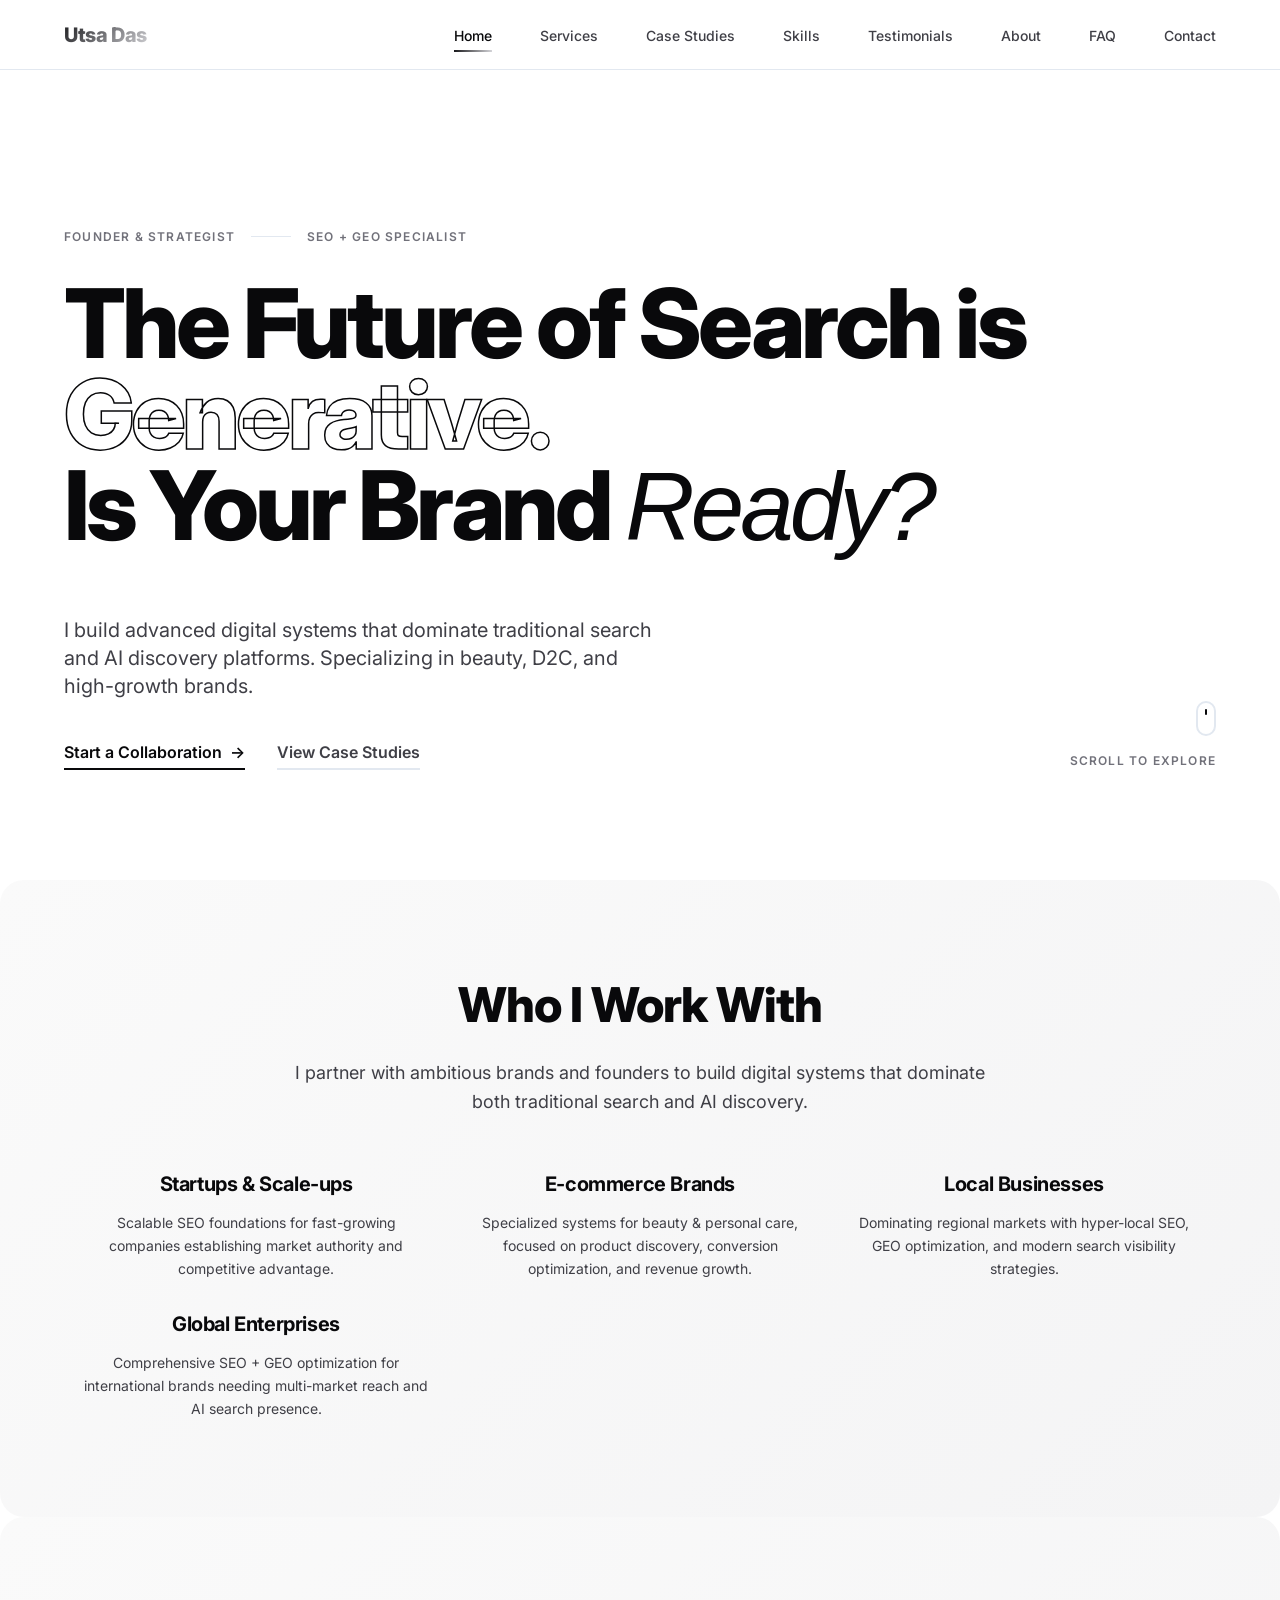
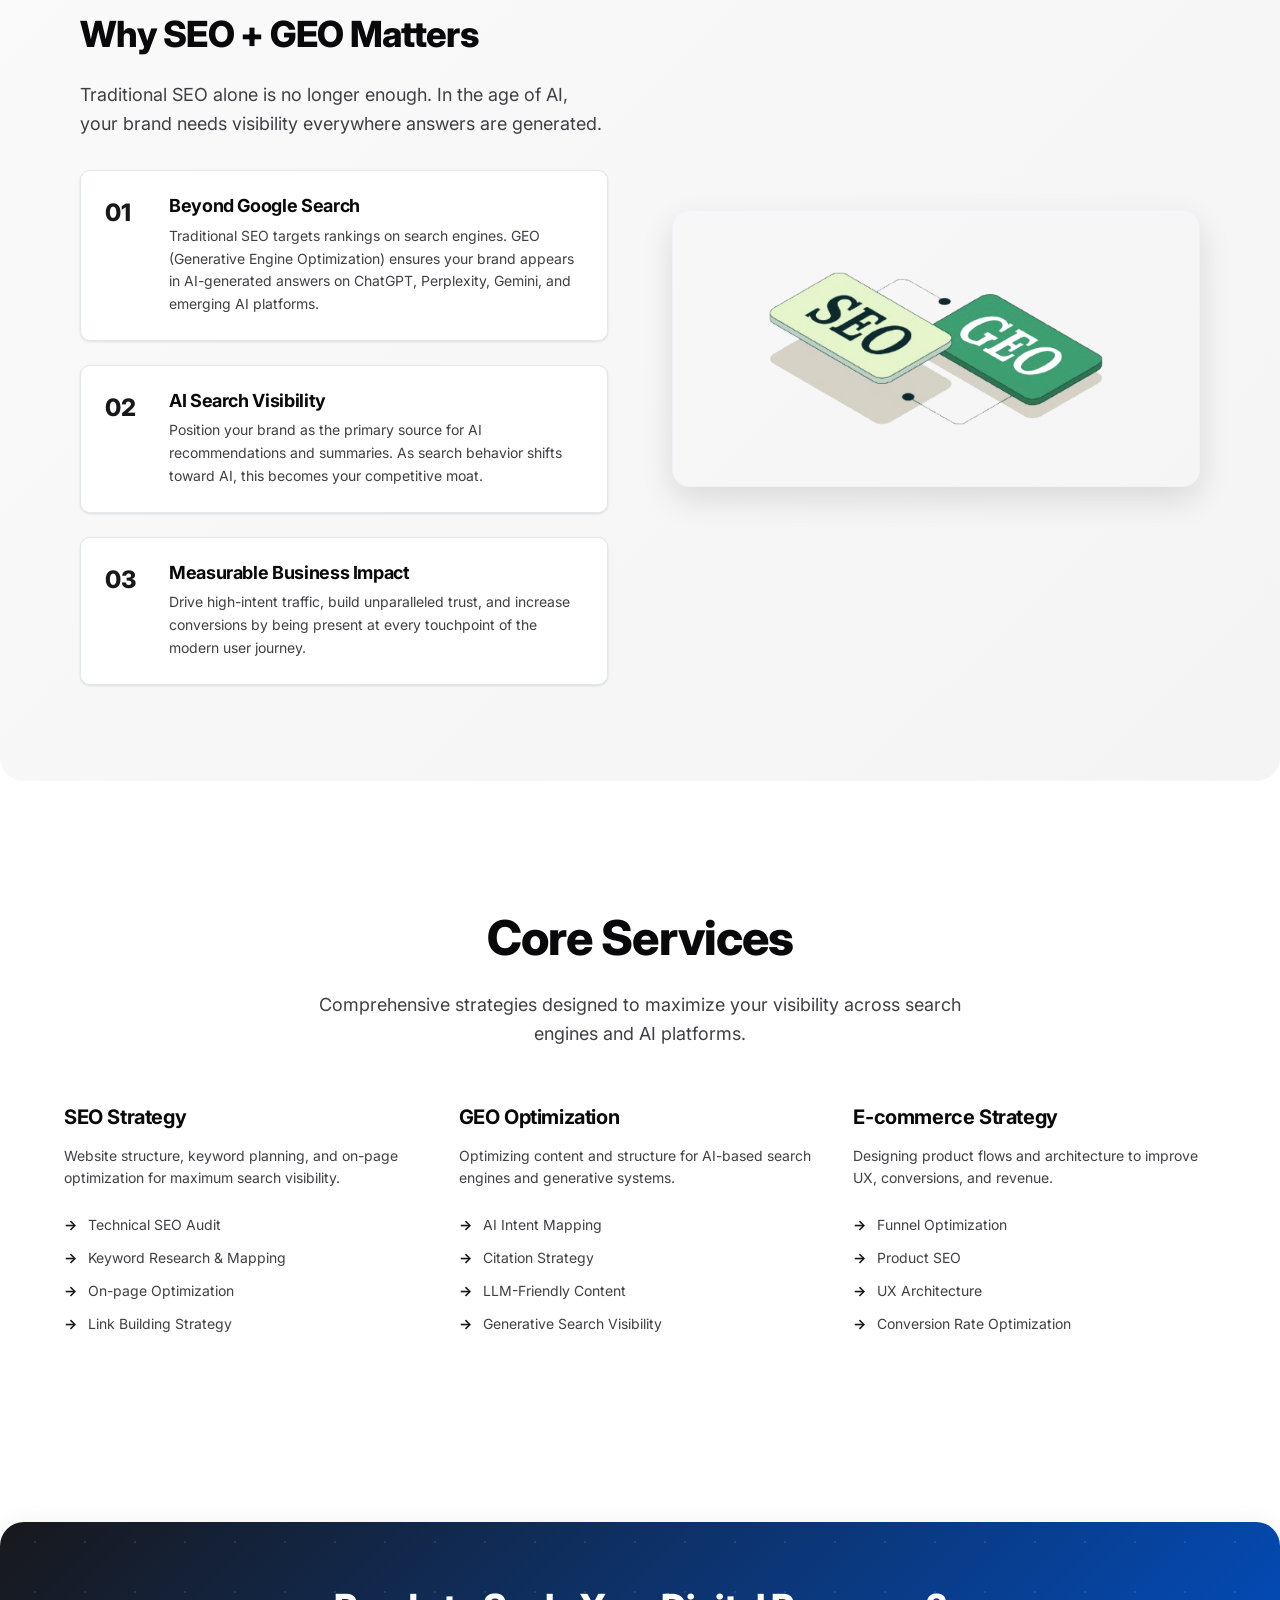
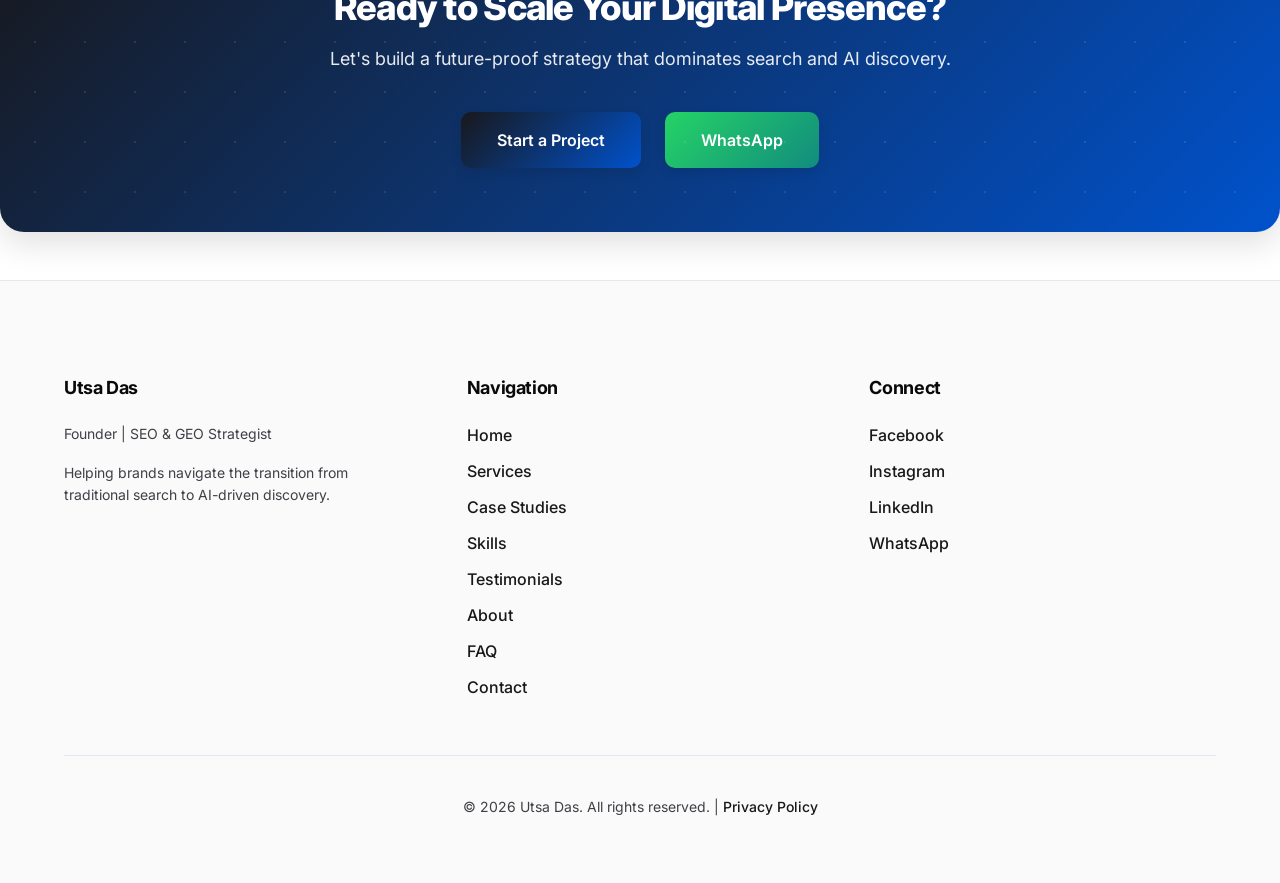
==== commit 8dc0c5a4: "Refine hero section, typography, and color palette for a more premium agency feel" ====
--- a/index.html
+++ b/index.html
@@ -135,29 +135,36 @@
     </nav>
 
     <main>
-        <!-- Hero Section -->
-        <section class="hero" aria-label="Hero section">
-            <div class="hero-content">
-                <h1 data-reveal>
-                    <span>Founder &</span> <br>
-                    SEO + GEO Strategist
+        <!-- Premium Agency Hero Section -->
+        <section class="hero-premium" aria-labelledby="hero-title">
+            <div class="hero-container">
+                <div class="hero-header-meta" data-reveal>
+                    <span class="meta-label">Founder & Strategist</span>
+                    <span class="meta-divider"></span>
+                    <span class="meta-label">SEO + GEO Specialist</span>
+                </div>
+                <h1 id="hero-title" class="hero-display" data-reveal>
+                    The Future of Search is <span class="text-outline">Generative.</span><br>
+                    Is Your Brand <span class="text-italic">Ready?</span>
                 </h1>
-                <p class="hero-tagline" data-reveal>
-                    I help forward-thinking brands dominate both traditional search and AI discovery platforms. 
-                    Specializing in <strong>SEO, GEO (Generative Engine Optimization)</strong>, and structured e-commerce systems 
-                    for beauty and personal care brands.
-                </p>
-                <div class="cta-group" data-reveal>
-                    <a href="contact.html" class="btn btn-primary" aria-label="Contact me to start a project">
-                        Start a Project
-                    </a>
-                    <a href="services.html" class="btn btn-secondary" aria-label="View my services">
-                        View Services
-                    </a>
-                </div>
-            </div>
-            <div class="hero-image" data-reveal>
-                <img src="assets/images/utsa.png" alt="Utsa Das - Founder & SEO + GEO Strategist" loading="lazy">
+                <div class="hero-bottom-content">
+                    <div class="hero-description" data-reveal>
+                        <p>I build advanced digital systems that dominate traditional search and AI discovery platforms. Specializing in beauty, D2C, and high-growth brands.</p>
+                        <div class="cta-minimal-group">
+                            <a href="contact.html" class="btn-minimal">
+                                Start a Collaboration
+                                <span class="arrow">→</span>
+                            </a>
+                            <a href="case-studies.html" class="btn-minimal secondary">
+                                View Case Studies
+                            </a>
+                        </div>
+                    </div>
+                    <div class="hero-scroll-indicator" data-reveal>
+                        <div class="mouse"></div>
+                        <span>Scroll to Explore</span>
+                    </div>
+                </div>
             </div>
         </section>
 
--- a/style.css
+++ b/style.css
@@ -8,22 +8,22 @@
    ============================================================================ */
 
 :root {
-    /* Color Palette - Light Mode */
+    /* Color Palette - Light Mode (Sophisticated Agency Palette) */
     --bg-primary: #ffffff;
-    --bg-secondary: #f8f9fb;
-    --bg-tertiary: #f0f3f8;
-    --bg-quaternary: #e8ecf3;
-    
-    --text-primary: #0f1419;
-    --text-secondary: #4a5568;
-    --text-tertiary: #718096;
-    --text-quaternary: #a0aec0;
-    
-    /* Accent Colors */
-    --accent-primary: #0066ff;
-    --accent-secondary: #ff6b35;
-    --accent-tertiary: #00d4aa;
-    --accent-quaternary: #ffa500;
+    --bg-secondary: #fafafa;
+    --bg-tertiary: #f4f4f5;
+    --bg-quaternary: #e4e4e7;
+    
+    --text-primary: #09090b;
+    --text-secondary: #3f3f46;
+    --text-tertiary: #71717a;
+    --text-quaternary: #a1a1aa;
+    
+    /* Accent Colors (Premium Deep Blue & Gold) */
+    --accent-primary: #18181b; /* Near Black for premium feel */
+    --accent-secondary: #d4d4d8;
+    --accent-tertiary: #27272a;
+    --accent-quaternary: #eab308; /* Gold accent */
     
     /* Semantic Colors */
     --success: #10b981;
@@ -64,9 +64,10 @@
     --space-28: 112px;
     --space-32: 128px;
     
-    /* Typography */
-    --font-family-base: -apple-system, BlinkMacSystemFont, 'Segoe UI', 'Roboto', 'Oxygen', 'Ubuntu', 'Cantarell', 'Fira Sans', 'Droid Sans', 'Helvetica Neue', sans-serif;
-    --font-family-mono: 'Monaco', 'Menlo', 'Ubuntu Mono', monospace;
+    /* Typography (Sophisticated Sans-Serif) */
+    --font-family-base: 'Inter', -apple-system, BlinkMacSystemFont, 'Segoe UI', Roboto, sans-serif;
+    --font-family-heading: 'Inter', -apple-system, sans-serif;
+    --font-family-mono: 'JetBrains Mono', 'Fira Code', monospace;
     
     --font-size-xs: 0.75rem;
     --font-size-sm: 0.875rem;
@@ -121,22 +122,26 @@
     --z-scroll-progress: 2000;
 }
 
-/* Dark Mode Variables */
+/* Dark Mode Variables (Deep Slate & Graphite) */
 @media (prefers-color-scheme: dark) {
     :root {
-        --bg-primary: #0f1419;
-        --bg-secondary: #1a1f2e;
-        --bg-tertiary: #252d3d;
-        --bg-quaternary: #323d52;
+        --bg-primary: #09090b;
+        --bg-secondary: #18181b;
+        --bg-tertiary: #27272a;
+        --bg-quaternary: #3f3f46;
         
-        --text-primary: #f5f7fa;
-        --text-secondary: #cbd5e1;
-        --text-tertiary: #94a3b8;
-        --text-quaternary: #64748b;
+        --text-primary: #fafafa;
+        --text-secondary: #d4d4d8;
+        --text-tertiary: #a1a1aa;
+        --text-quaternary: #71717a;
         
-        --border-color: #334155;
-        --border-color-light: #475569;
-        --divider-color: #1e293b;
+        --accent-primary: #ffffff;
+        --accent-secondary: #27272a;
+        --accent-tertiary: #3f3f46;
+        
+        --border-color: #27272a;
+        --border-color-light: #3f3f46;
+        --divider-color: #18181b;
         
         --shadow-xs: 0 1px 2px rgba(0, 0, 0, 0.3);
         --shadow-sm: 0 1px 3px rgba(0, 0, 0, 0.4), 0 1px 2px rgba(0, 0, 0, 0.3);
@@ -1314,3 +1319,175 @@
         color: black;
     }
 }
+
+/* ============================================================================
+   PREMIUM HERO & TYPOGRAPHY ENHANCEMENTS
+   ============================================================================ */
+
+.hero-premium {
+    min-height: 90vh;
+    display: flex;
+    align-items: center;
+    padding: var(--space-32) var(--container-padding) var(--space-20);
+    background: var(--bg-primary);
+    position: relative;
+    overflow: hidden;
+}
+
+.hero-container {
+    max-width: var(--container-max-width);
+    margin: 0 auto;
+    width: 100%;
+}
+
+.hero-header-meta {
+    display: flex;
+    align-items: center;
+    gap: var(--space-4);
+    margin-bottom: var(--space-8);
+}
+
+.meta-label {
+    font-size: var(--font-size-xs);
+    font-weight: 600;
+    text-transform: uppercase;
+    letter-spacing: 0.1em;
+    color: var(--text-tertiary);
+}
+
+.meta-divider {
+    width: 40px;
+    height: 1px;
+    background: var(--border-color);
+}
+
+.hero-display {
+    font-size: clamp(2.5rem, 8vw, 6rem);
+    font-weight: 800;
+    line-height: 0.95;
+    letter-spacing: -0.04em;
+    color: var(--text-primary);
+    margin-bottom: var(--space-16);
+}
+
+.text-outline {
+    -webkit-text-stroke: 1.5px var(--text-primary);
+    color: transparent;
+}
+
+.text-italic {
+    font-style: italic;
+    font-weight: 400;
+}
+
+.hero-bottom-content {
+    display: grid;
+    grid-template-columns: 1.5fr 1fr;
+    align-items: flex-end;
+    gap: var(--space-20);
+}
+
+.hero-description p {
+    font-size: var(--font-size-xl);
+    color: var(--text-secondary);
+    line-height: 1.4;
+    max-width: 600px;
+    margin-bottom: var(--space-10);
+}
+
+.cta-minimal-group {
+    display: flex;
+    gap: var(--space-8);
+    align-items: center;
+}
+
+.btn-minimal {
+    font-size: var(--font-size-base);
+    font-weight: 600;
+    color: var(--text-primary);
+    text-decoration: none;
+    display: flex;
+    align-items: center;
+    gap: var(--space-2);
+    transition: var(--transition);
+    border-bottom: 2px solid var(--text-primary);
+    padding-bottom: var(--space-1);
+}
+
+.btn-minimal:hover {
+    gap: var(--space-4);
+    opacity: 0.7;
+}
+
+.btn-minimal.secondary {
+    border-bottom-color: var(--border-color);
+    color: var(--text-secondary);
+}
+
+.hero-scroll-indicator {
+    display: flex;
+    flex-direction: column;
+    align-items: flex-end;
+    gap: var(--space-4);
+}
+
+.hero-scroll-indicator span {
+    font-size: var(--font-size-xs);
+    font-weight: 600;
+    text-transform: uppercase;
+    letter-spacing: 0.1em;
+    color: var(--text-tertiary);
+}
+
+.mouse {
+    width: 20px;
+    height: 35px;
+    border: 2px solid var(--border-color);
+    border-radius: 20px;
+    position: relative;
+}
+
+.mouse::before {
+    content: '';
+    width: 2px;
+    height: 6px;
+    background: var(--text-primary);
+    position: absolute;
+    left: 50%;
+    transform: translateX(-50%);
+    top: 6px;
+    border-radius: 2px;
+    animation: scroll-animate 2s infinite;
+}
+
+@keyframes scroll-animate {
+    0% { opacity: 1; transform: translate(-50%, 0); }
+    100% { opacity: 0; transform: translate(-50%, 15px); }
+}
+
+@media (max-width: 1024px) {
+    .hero-bottom-content {
+        grid-template-columns: 1fr;
+        gap: var(--space-12);
+    }
+    
+    .hero-scroll-indicator {
+        align-items: flex-start;
+    }
+}
+
+@media (max-width: 768px) {
+    .hero-display {
+        font-size: clamp(2.5rem, 12vw, 4rem);
+    }
+    
+    .hero-description p {
+        font-size: var(--font-size-lg);
+    }
+    
+    .cta-minimal-group {
+        flex-direction: column;
+        align-items: flex-start;
+        gap: var(--space-6);
+    }
+}
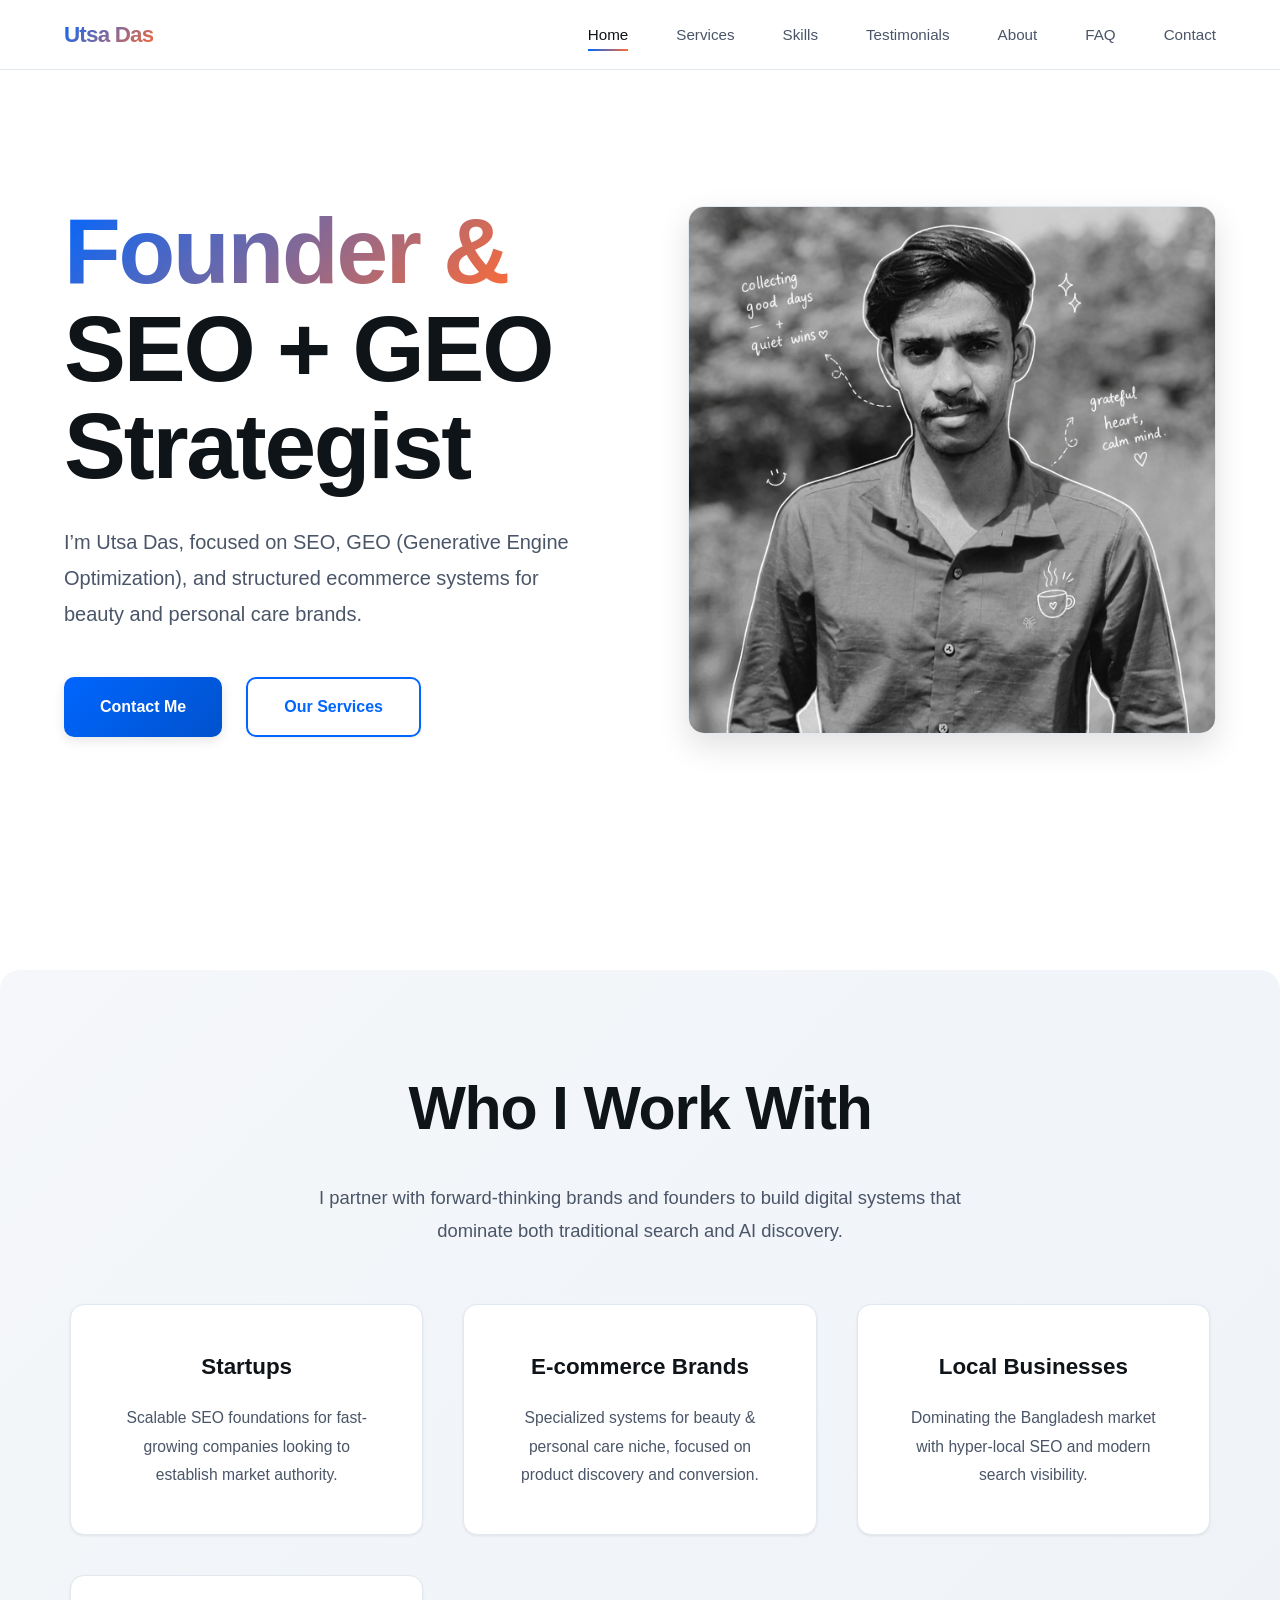
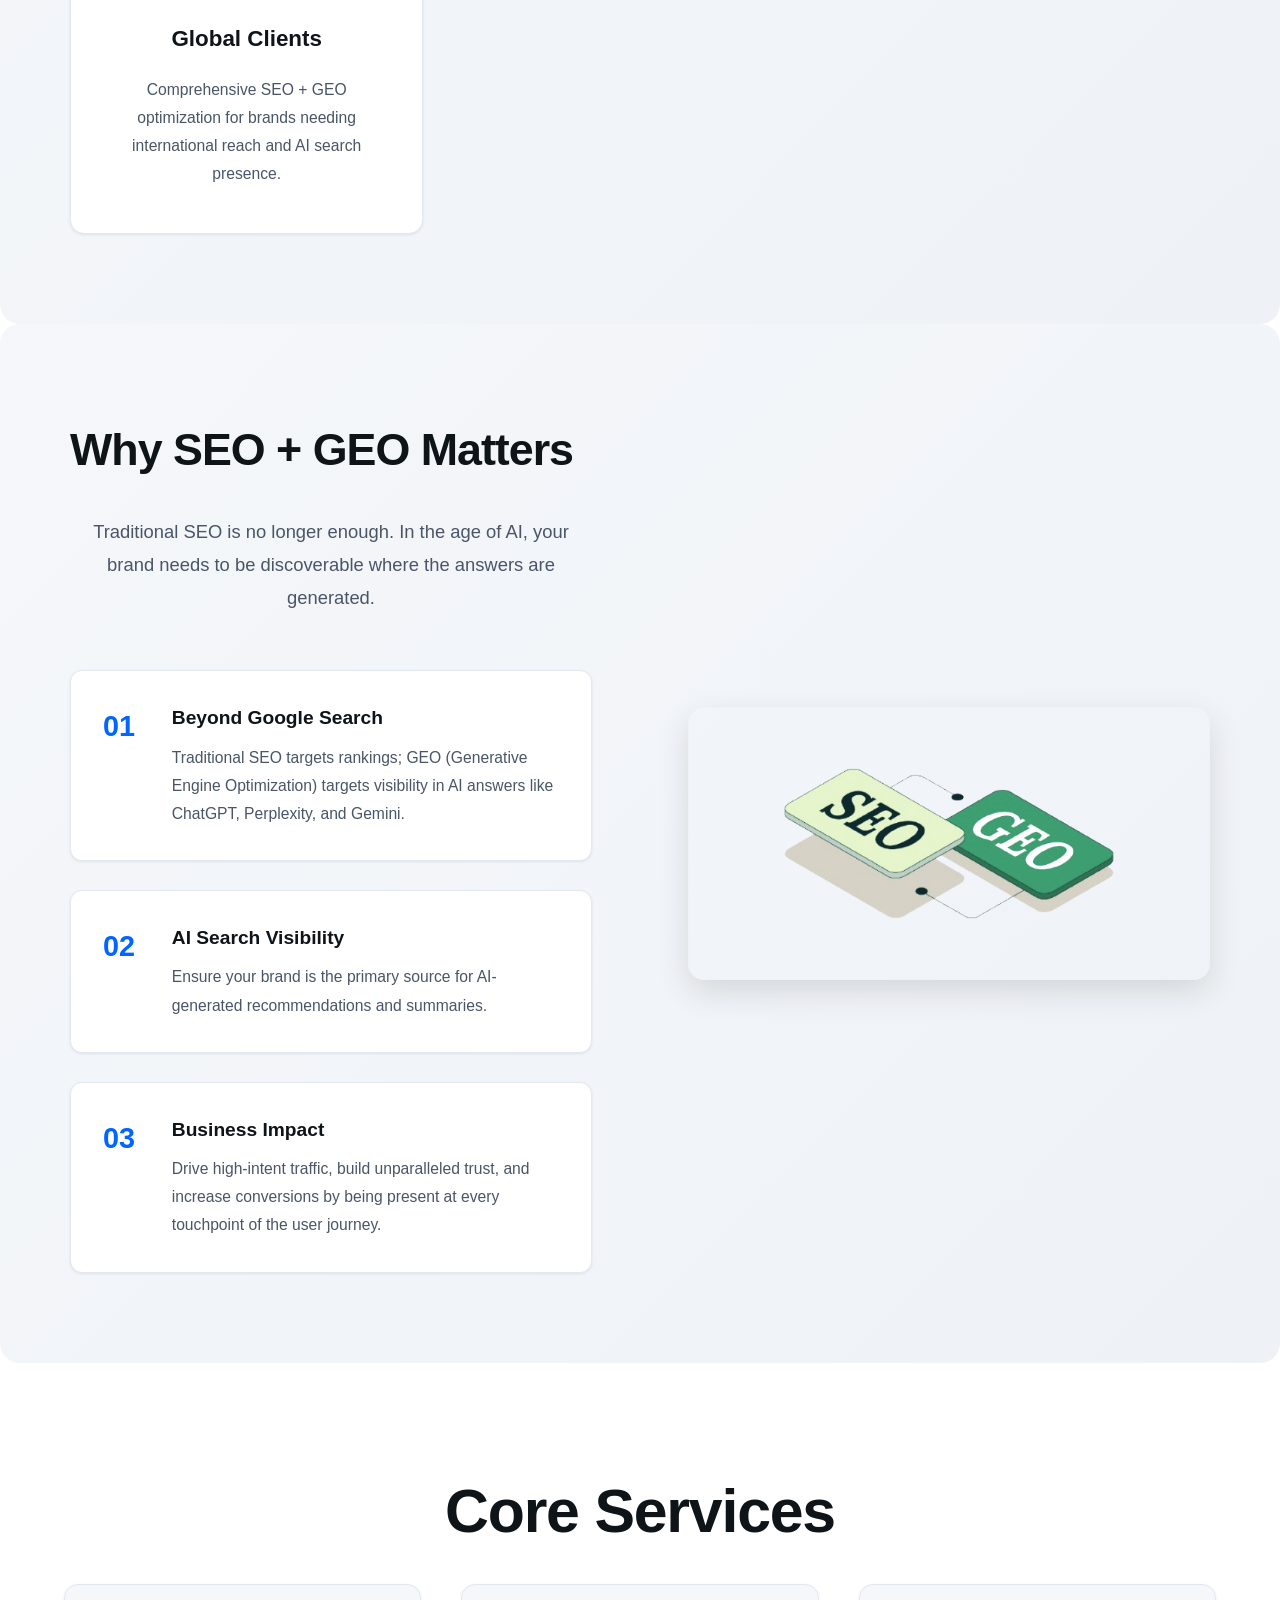
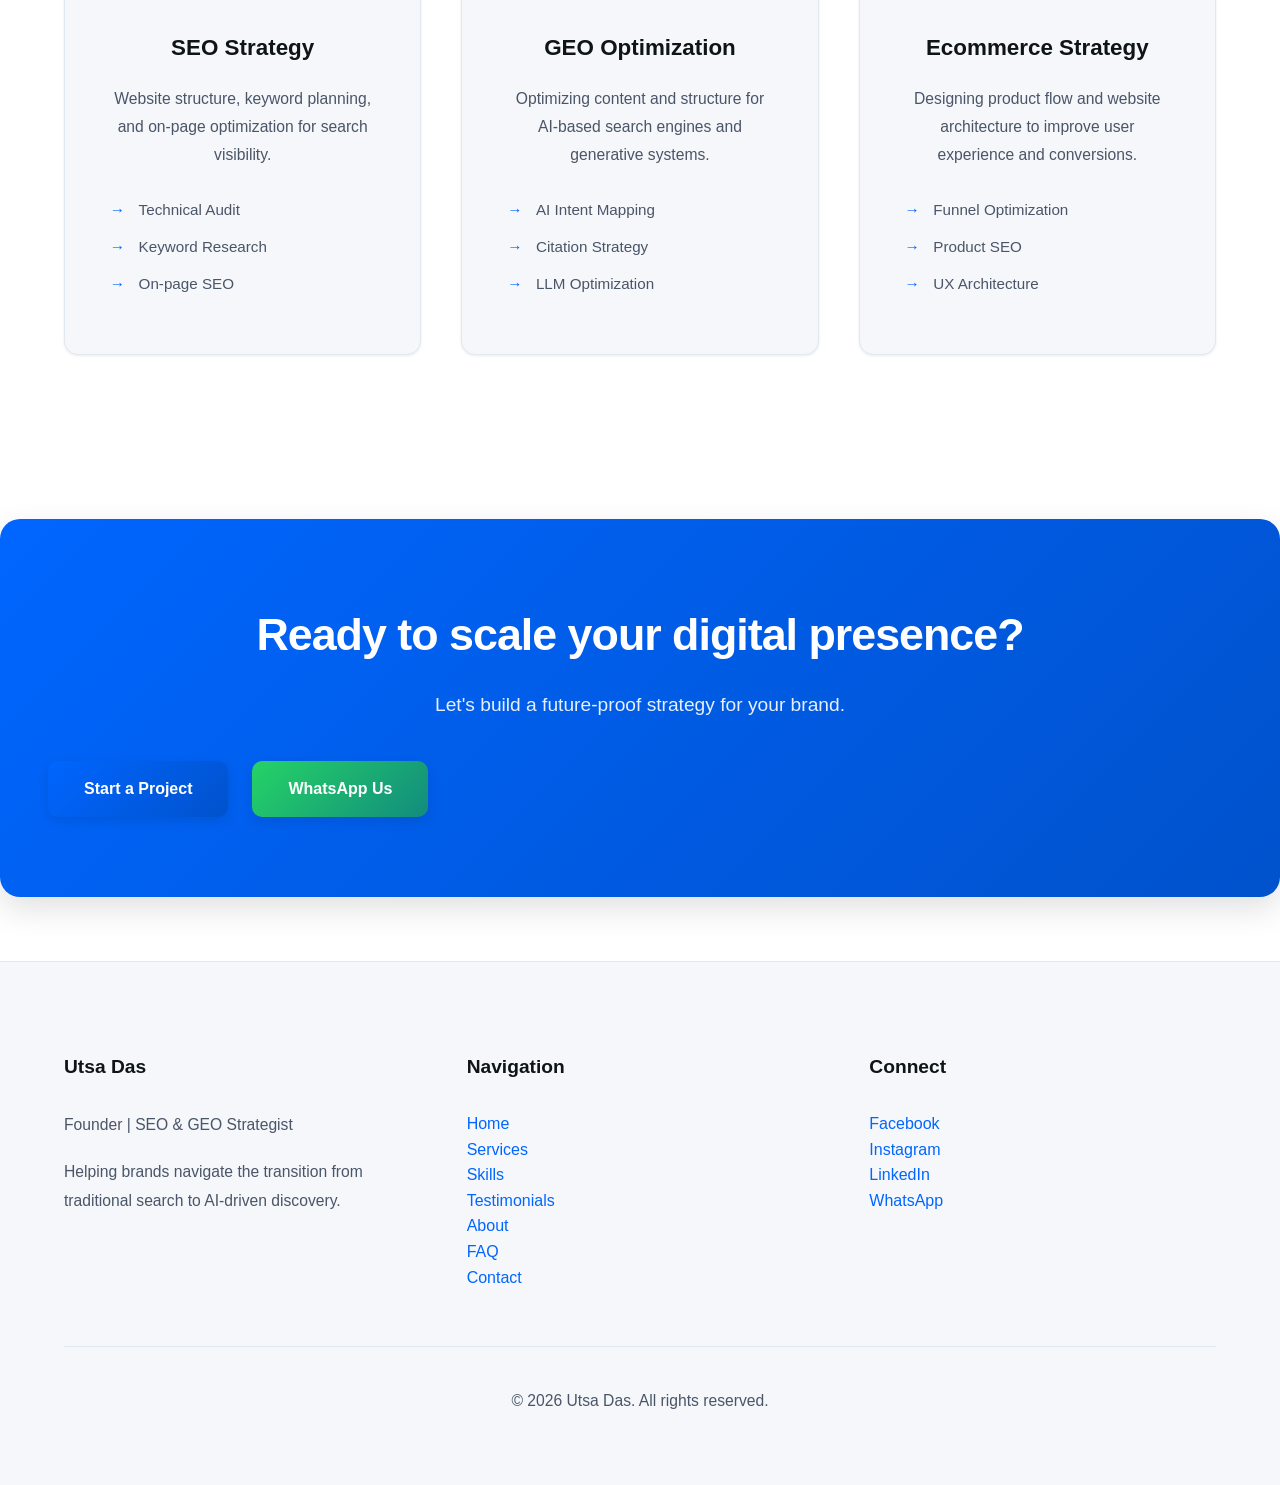
==== commit c8d16070: "feat: Refactor and optimize codebase based on audit" ====
--- a/index.html
+++ b/index.html
@@ -4,50 +4,38 @@
     <meta charset="UTF-8">
     <meta name="viewport" content="width=device-width, initial-scale=1.0">
     
-    <title>Utsa Das | Founder & SEO + GEO Strategist | Premium Digital Strategy</title>
-    <meta name="description" content="I'm Utsa Das, a Founder & SEO + GEO Strategist specializing in digital transformation for beauty, e-commerce, and forward-thinking brands. Dominate search engines and AI discovery platforms.">
-    <meta name="keywords" content="Utsa Das, SEO Strategist, GEO Strategist, Generative Engine Optimization, E-commerce SEO, Digital Strategy, Bangladesh SEO, AI Search Optimization">
+    <title>Utsa Das | Founder & SEO + GEO Strategist</title>
+    <meta name="description" content="I’m Utsa Das, focused on SEO, GEO (Generative Engine Optimization), and structured ecommerce systems for beauty and personal care brands.">
+    <meta name="keywords" content="Utsa Das, SEO Strategist, GEO Strategist, Generative Engine Optimization, Ecommerce SEO, Bangladesh SEO">
     <meta name="author" content="Utsa Das">
-    <meta name="robots" content="index, follow">
-    <meta name="language" content="English">
-    <meta name="revisit-after" content="7 days">
     <link rel="canonical" href="https://utsadas.com/">
 
     <!-- Open Graph / Facebook Meta Tags -->
     <meta property="og:type" content="website">
     <meta property="og:url" content="https://utsadas.com/">
     <meta property="og:title" content="Utsa Das | Founder & SEO + GEO Strategist">
-    <meta property="og:description" content="Premium digital strategy for brands. Specializing in SEO, GEO (Generative Engine Optimization), and e-commerce systems for beauty and personal care brands.">
+    <meta property="og:description" content="I’m Utsa Das, focused on SEO, GEO (Generative Engine Optimization), and structured ecommerce systems.">
     <meta property="og:image" content="https://utsadas.com/assets/images/utsa.png">
-    <meta property="og:image:width" content="1200">
-    <meta property="og:image:height" content="630">
-    <meta property="og:site_name" content="Utsa Das">
-    <meta property="og:locale" content="en_US">
 
     <!-- Twitter Meta Tags -->
-    <meta name="twitter:card" content="summary_large_image">
-    <meta name="twitter:url" content="https://utsadas.com/">
-    <meta name="twitter:title" content="Utsa Das | Founder & SEO + GEO Strategist">
-    <meta name="twitter:description" content="Premium digital strategy for brands. Specializing in SEO, GEO, and e-commerce systems.">
-    <meta name="twitter:image" content="https://utsadas.com/assets/images/utsa.png">
-    <meta name="twitter:creator" content="@utsachandradas">
-
-    <!-- Favicon & Web App Manifest -->
+    <meta property="twitter:card" content="summary_large_image">
+    <meta property="twitter:url" content="https://utsadas.com/">
+    <meta property="twitter:title" content="Utsa Das | Founder & SEO + GEO Strategist">
+    <meta property="twitter:description" content="I’m Utsa Das, focused on SEO, GEO (Generative Engine Optimization), and structured ecommerce systems.">
+    <meta property="twitter:image" content="https://utsadas.com/assets/images/utsa.png">
+
+    <!-- Favicon -->
     <link rel="icon" type="image/x-icon" href="assets/images/favicon.ico">
-    <link rel="apple-touch-icon" href="assets/images/favicon.ico">
     <link rel="manifest" href="site.webmanifest">
-    <meta name="theme-color" content="#0066ff">
-
-    <!-- Preconnect to external resources -->
+
+    <!-- Styles -->
+    <link rel="stylesheet" href="style.css">
     <link rel="preconnect" href="https://fonts.googleapis.com">
     <link rel="preconnect" href="https://fonts.gstatic.com" crossorigin>
-    <link rel="dns-prefetch" href="https://www.google-analytics.com">
-
-    <!-- Styles -->
-    <link rel="stylesheet" href="style.css">
+    <link rel="preload" href="https://fonts.googleapis.com/css2?family=Inter:wght@400;500;600;700;800;900&display=swap" as="style">
     <link href="https://fonts.googleapis.com/css2?family=Inter:wght@400;500;600;700;800;900&display=swap" rel="stylesheet">
 
-    <!-- Schema Markup - Person (Utsa Das) -->
+    <!-- Schema Markup -->
     <script type="application/ld+json">
     {
       "@context": "https://schema.org",
@@ -56,78 +44,32 @@
       "url": "https://utsadas.com",
       "image": "https://utsadas.com/assets/images/utsa.png",
       "jobTitle": "Founder & SEO + GEO Strategist",
-      "description": "Premium digital strategy specialist focusing on SEO, GEO (Generative Engine Optimization), and e-commerce systems for beauty and personal care brands.",
       "sameAs": [
         "https://www.facebook.com/share/1BEiXKVGDx/",
         "https://www.instagram.com/utsa_chandra_das",
-        "https://www.linkedin.com/in/utsa-das-3473a53a7"
+        "https://www.linkedin.com/in/utsa-das-3473a53a7?utm_source=share_via&utm_content=profile&utm_medium=member_android"
       ],
       "address": {
         "@type": "PostalAddress",
         "addressCountry": "BD"
-      },
-      "contactPoint": {
-        "@type": "ContactPoint",
-        "contactType": "Customer Service",
-        "telephone": "+880-186-139-3416",
-        "url": "https://wa.me/8801861393416"
       }
-    }
-    </script>
-
-    <!-- Schema Markup - Organization -->
-    <script type="application/ld+json">
-    {
-      "@context": "https://schema.org",
-      "@type": "Organization",
-      "name": "Utsa Das",
-      "url": "https://utsadas.com",
-      "logo": "https://utsadas.com/assets/images/favicon.ico",
-      "description": "Premium digital strategy and SEO/GEO optimization services",
-      "sameAs": [
-        "https://www.facebook.com/share/1BEiXKVGDx/",
-        "https://www.instagram.com/utsa_chandra_das",
-        "https://www.linkedin.com/in/utsa-das-3473a53a7"
-      ],
-      "contactPoint": {
-        "@type": "ContactPoint",
-        "contactType": "Customer Service",
-        "telephone": "+880-186-139-3416"
-      }
-    }
-    </script>
-
-    <!-- Schema Markup - BreadcrumbList -->
-    <script type="application/ld+json">
-    {
-      "@context": "https://schema.org",
-      "@type": "BreadcrumbList",
-      "itemListElement": [
-        {
-          "@type": "ListItem",
-          "position": 1,
-          "name": "Home",
-          "item": "https://utsadas.com/"
-        }
-      ]
     }
     </script>
 </head>
 <body>
-    <!-- Navigation -->
-    <nav role="navigation" aria-label="Main navigation">
-        <a href="index.html" class="logo" aria-label="Utsa Das - Home">Utsa Das</a>
+
+    <nav>
+        <a href="index.html" class="logo">Utsa Das</a>
         <ul class="nav-links">
             <li><a href="index.html" class="active">Home</a></li>
             <li><a href="services.html">Services</a></li>
-            <li><a href="case-studies.html">Case Studies</a></li>
             <li><a href="skills.html">Skills</a></li>
             <li><a href="testimonials.html">Testimonials</a></li>
             <li><a href="about.html">About</a></li>
             <li><a href="faq.html">FAQ</a></li>
             <li><a href="contact.html">Contact</a></li>
         </ul>
-        <div class="mobile-toggle" role="button" tabindex="0" aria-label="Toggle navigation menu" aria-expanded="false">
+        <div class="mobile-toggle">
             <span></span>
             <span></span>
             <span></span>
@@ -135,118 +77,92 @@
     </nav>
 
     <main>
-        <!-- Premium Agency Hero Section -->
-        <section class="hero-premium" aria-labelledby="hero-title">
-            <div class="hero-container">
-                <div class="hero-header-meta" data-reveal>
-                    <span class="meta-label">Founder & Strategist</span>
-                    <span class="meta-divider"></span>
-                    <span class="meta-label">SEO + GEO Specialist</span>
-                </div>
-                <h1 id="hero-title" class="hero-display" data-reveal>
-                    The Future of Search is <span class="text-outline">Generative.</span><br>
-                    Is Your Brand <span class="text-italic">Ready?</span>
-                </h1>
-                <div class="hero-bottom-content">
-                    <div class="hero-description" data-reveal>
-                        <p>I build advanced digital systems that dominate traditional search and AI discovery platforms. Specializing in beauty, D2C, and high-growth brands.</p>
-                        <div class="cta-minimal-group">
-                            <a href="contact.html" class="btn-minimal">
-                                Start a Collaboration
-                                <span class="arrow">→</span>
-                            </a>
-                            <a href="case-studies.html" class="btn-minimal secondary">
-                                View Case Studies
-                            </a>
-                        </div>
-                    </div>
-                    <div class="hero-scroll-indicator" data-reveal>
-                        <div class="mouse"></div>
-                        <span>Scroll to Explore</span>
-                    </div>
-                </div>
+        <!-- Hero Section -->
+        <section class="hero">
+            <div class="hero-content">
+                <h1 data-reveal><span>Founder &</span> <br>SEO + GEO Strategist</h1>
+                <p class="hero-tagline" data-reveal>I’m Utsa Das, focused on SEO, GEO (Generative Engine Optimization), and structured ecommerce systems for beauty and personal care brands.</p>
+                <div class="cta-group" data-reveal>
+                    <a href="contact.html" class="btn btn-primary">Contact Me</a>
+                    <a href="services.html" class="btn btn-secondary">Our Services</a>
+                </div>
+            </div>
+            <div class="hero-image" data-reveal>
+                <img src="assets/images/utsa.png" alt="Utsa Das - Founder & SEO + GEO Strategist" loading="lazy" decoding="async">
             </div>
         </section>
 
         <!-- Target Audience Section -->
-        <section class="target-audience-section" aria-labelledby="audience-title">
-            <h2 id="audience-title" class="section-title" data-reveal>Who I Work With</h2>
-            <p class="section-subtitle" data-reveal>
-                I partner with ambitious brands and founders to build digital systems that dominate both traditional search and AI discovery.
-            </p>
+        <section class="target-audience-section">
+            <h2 class="section-title" data-reveal>Who I Work With</h2>
+            <p class="section-subtitle" data-reveal>I partner with forward-thinking brands and founders to build digital systems that dominate both traditional search and AI discovery.</p>
             <div class="audience-grid">
                 <div class="audience-card" data-reveal>
-                    <h3>Startups & Scale-ups</h3>
-                    <p>Scalable SEO foundations for fast-growing companies establishing market authority and competitive advantage.</p>
+                    <h3>Startups</h3>
+                    <p>Scalable SEO foundations for fast-growing companies looking to establish market authority.</p>
                 </div>
                 <div class="audience-card" data-reveal>
                     <h3>E-commerce Brands</h3>
-                    <p>Specialized systems for beauty & personal care, focused on product discovery, conversion optimization, and revenue growth.</p>
+                    <p>Specialized systems for beauty & personal care niche, focused on product discovery and conversion.</p>
                 </div>
                 <div class="audience-card" data-reveal>
                     <h3>Local Businesses</h3>
-                    <p>Dominating regional markets with hyper-local SEO, GEO optimization, and modern search visibility strategies.</p>
-                </div>
-                <div class="audience-card" data-reveal>
-                    <h3>Global Enterprises</h3>
-                    <p>Comprehensive SEO + GEO optimization for international brands needing multi-market reach and AI search presence.</p>
+                    <p>Dominating the Bangladesh market with hyper-local SEO and modern search visibility.</p>
+                </div>
+                <div class="audience-card" data-reveal>
+                    <h3>Global Clients</h3>
+                    <p>Comprehensive SEO + GEO optimization for brands needing international reach and AI search presence.</p>
                 </div>
             </div>
         </section>
 
         <!-- Why SEO + GEO Matters Section -->
-        <section class="seo-geo-section" aria-labelledby="seo-geo-title">
+        <section class="seo-geo-section">
             <div class="seo-geo-content">
                 <div class="seo-geo-text">
-                    <h2 id="seo-geo-title" data-reveal>Why SEO + GEO Matters</h2>
-                    <p class="section-subtitle" style="text-align: left; margin-left: 0; margin-bottom: var(--space-8);" data-reveal>
-                        Traditional SEO alone is no longer enough. In the age of AI, your brand needs visibility everywhere answers are generated.
-                    </p>
+                    <h2 data-reveal>Why SEO + GEO Matters</h2>
+                    <p class="section-subtitle" data-reveal>Traditional SEO is no longer enough. In the age of AI, your brand needs to be discoverable where the answers are generated.</p>
                     <div class="impact-list">
                         <div class="impact-item" data-reveal>
                             <div class="impact-icon">01</div>
                             <div class="impact-text">
                                 <h4>Beyond Google Search</h4>
-                                <p>Traditional SEO targets rankings on search engines. GEO (Generative Engine Optimization) ensures your brand appears in AI-generated answers on ChatGPT, Perplexity, Gemini, and emerging AI platforms.</p>
+                                <p>Traditional SEO targets rankings; GEO (Generative Engine Optimization) targets visibility in AI answers like ChatGPT, Perplexity, and Gemini.</p>
                             </div>
                         </div>
                         <div class="impact-item" data-reveal>
                             <div class="impact-icon">02</div>
                             <div class="impact-text">
                                 <h4>AI Search Visibility</h4>
-                                <p>Position your brand as the primary source for AI recommendations and summaries. As search behavior shifts toward AI, this becomes your competitive moat.</p>
+                                <p>Ensure your brand is the primary source for AI-generated recommendations and summaries.</p>
                             </div>
                         </div>
                         <div class="impact-item" data-reveal>
                             <div class="impact-icon">03</div>
                             <div class="impact-text">
-                                <h4>Measurable Business Impact</h4>
-                                <p>Drive high-intent traffic, build unparalleled trust, and increase conversions by being present at every touchpoint of the modern user journey.</p>
+                                <h4>Business Impact</h4>
+                                <p>Drive high-intent traffic, build unparalleled trust, and increase conversions by being present at every touchpoint of the user journey.</p>
                             </div>
                         </div>
                     </div>
                 </div>
                 <div class="hero-image" data-reveal>
-                    <img src="assets/images/seo.png" alt="SEO + GEO Strategy Visualization" loading="lazy" style="filter: grayscale(0.5) contrast(1.1);">
-                </div>
-            </div>
-        </section>
-
-        <!-- Core Services Section -->
-        <section id="services" aria-labelledby="services-title">
-            <h2 id="services-title" class="section-title" data-reveal>Core Services</h2>
-            <p class="section-subtitle" data-reveal>
-                Comprehensive strategies designed to maximize your visibility across search engines and AI platforms.
-            </p>
+                    <img src="assets/images/seo.png" alt="SEO + GEO Strategy" class="seo-image-filter" loading="lazy" decoding="async">
+                </div>
+            </div>
+        </section>
+
+        <!-- Services Section -->
+        <section id="services">
+            <h2 class="section-title" data-reveal>Core Services</h2>
             <div class="services-grid">
                 <div class="service-card" data-reveal>
                     <h3>SEO Strategy</h3>
-                    <p>Website structure, keyword planning, and on-page optimization for maximum search visibility.</p>
+                    <p>Website structure, keyword planning, and on-page optimization for search visibility.</p>
                     <ul>
-                        <li>Technical SEO Audit</li>
-                        <li>Keyword Research & Mapping</li>
-                        <li>On-page Optimization</li>
-                        <li>Link Building Strategy</li>
+                        <li>Technical Audit</li>
+                        <li>Keyword Research</li>
+                        <li>On-page SEO</li>
                     </ul>
                 </div>
                 <div class="service-card" data-reveal>
@@ -255,54 +171,44 @@
                     <ul>
                         <li>AI Intent Mapping</li>
                         <li>Citation Strategy</li>
-                        <li>LLM-Friendly Content</li>
-                        <li>Generative Search Visibility</li>
+                        <li>LLM Optimization</li>
                     </ul>
                 </div>
                 <div class="service-card" data-reveal>
-                    <h3>E-commerce Strategy</h3>
-                    <p>Designing product flows and architecture to improve UX, conversions, and revenue.</p>
+                    <h3>Ecommerce Strategy</h3>
+                    <p>Designing product flow and website architecture to improve user experience and conversions.</p>
                     <ul>
                         <li>Funnel Optimization</li>
                         <li>Product SEO</li>
                         <li>UX Architecture</li>
-                        <li>Conversion Rate Optimization</li>
                     </ul>
                 </div>
             </div>
         </section>
 
         <!-- Final CTA Section -->
-        <section class="cta-section" data-reveal aria-labelledby="cta-title">
-            <h2 id="cta-title">Ready to Scale Your Digital Presence?</h2>
-            <p>Let's build a future-proof strategy that dominates search and AI discovery.</p>
-            <div class="cta-group" style="justify-content: center; margin-top: var(--space-10);">
-                <a href="contact.html" class="btn btn-primary" aria-label="Start a project with me">
-                    Start a Project
-                </a>
-                <a href="https://wa.me/8801861393416" class="whatsapp-btn" target="_blank" rel="noopener noreferrer" aria-label="Contact me on WhatsApp">
-                    WhatsApp
-                </a>
+        <section class="cta-section" data-reveal>
+            <h2>Ready to scale your digital presence?</h2>
+            <p>Let's build a future-proof strategy for your brand.</p>
+            <div class="cta-group">
+                <a href="contact.html" class="btn btn-primary">Start a Project</a>
+                <a href="https://wa.me/8801861393416" class="whatsapp-btn" target="_blank" rel="noopener noreferrer">WhatsApp Us</a>
             </div>
         </section>
     </main>
 
-    <!-- Footer -->
-    <footer role="contentinfo">
+    <footer>
         <div class="footer-grid">
             <div class="footer-section">
                 <h3>Utsa Das</h3>
                 <p>Founder | SEO & GEO Strategist</p>
-                <p style="font-size: var(--font-size-sm); margin-top: var(--space-4);">
-                    Helping brands navigate the transition from traditional search to AI-driven discovery.
-                </p>
+                <p>Helping brands navigate the transition from traditional search to AI-driven discovery.</p>
             </div>
             <div class="footer-section">
                 <h3>Navigation</h3>
-                <ul class="footer-links">
+                <ul>
                     <li><a href="index.html">Home</a></li>
                     <li><a href="services.html">Services</a></li>
-                    <li><a href="case-studies.html">Case Studies</a></li>
                     <li><a href="skills.html">Skills</a></li>
                     <li><a href="testimonials.html">Testimonials</a></li>
                     <li><a href="about.html">About</a></li>
@@ -312,19 +218,19 @@
             </div>
             <div class="footer-section">
                 <h3>Connect</h3>
-                <ul class="footer-links">
+                <ul>
                     <li><a href="https://www.facebook.com/share/1BEiXKVGDx/" target="_blank" rel="noopener noreferrer">Facebook</a></li>
                     <li><a href="https://www.instagram.com/utsa_chandra_das" target="_blank" rel="noopener noreferrer">Instagram</a></li>
-                    <li><a href="https://www.linkedin.com/in/utsa-das-3473a53a7" target="_blank" rel="noopener noreferrer">LinkedIn</a></li>
+                    <li><a href="https://www.linkedin.com/in/utsa-das-3473a53a7?utm_source=share_via&utm_content=profile&utm_medium=member_android" target="_blank" rel="noopener noreferrer">LinkedIn</a></li>
                     <li><a href="https://wa.me/8801861393416" target="_blank" rel="noopener noreferrer">WhatsApp</a></li>
                 </ul>
             </div>
         </div>
         <div class="footer-bottom">
-            <p>&copy; 2026 Utsa Das. All rights reserved. | <a href="privacy.html">Privacy Policy</a></p>
+            <p>&copy; 2026 Utsa Das. All rights reserved.</p>
         </div>
     </footer>
 
-    <script src="script.js" defer></script>
+    <script src="script.js"></script>
 </body>
 </html>
--- a/style.css
+++ b/style.css
@@ -1,160 +1,21 @@
-/* ============================================================================
-   UTSA DAS PORTFOLIO - PREMIUM DESIGN SYSTEM
-   Modern, Agency-Level, High-Conversion Portfolio
-   ============================================================================ */
-
-/* ============================================================================
-   ROOT VARIABLES & DESIGN TOKENS (8px Grid System)
-   ============================================================================ */
-
 :root {
-    /* Color Palette - Light Mode (Sophisticated Agency Palette) */
     --bg-primary: #ffffff;
-    --bg-secondary: #fafafa;
-    --bg-tertiary: #f4f4f5;
-    --bg-quaternary: #e4e4e7;
-    
-    --text-primary: #09090b;
-    --text-secondary: #3f3f46;
-    --text-tertiary: #71717a;
-    --text-quaternary: #a1a1aa;
-    
-    /* Accent Colors (Premium Deep Blue & Gold) */
-    --accent-primary: #18181b; /* Near Black for premium feel */
-    --accent-secondary: #d4d4d8;
-    --accent-tertiary: #27272a;
-    --accent-quaternary: #eab308; /* Gold accent */
-    
-    /* Semantic Colors */
-    --success: #10b981;
-    --warning: #f59e0b;
-    --error: #ef4444;
-    --info: #3b82f6;
-    
-    /* Borders & Dividers */
+    --bg-secondary: #f5f7fa;
+    --bg-tertiary: #eef2f7;
+    --text-primary: #0f1419;
+    --text-secondary: #4a5568;
+    --text-tertiary: #718096;
+    --accent-primary: #0066ff;
+    --accent-secondary: #ff6b35;
+    --accent-tertiary: #00d4aa;
     --border-color: #e2e8f0;
-    --border-color-light: #f0f4f8;
-    --divider-color: #cbd5e1;
-    
-    /* Shadow System (Premium) */
-    --shadow-xs: 0 1px 2px rgba(0, 0, 0, 0.05);
-    --shadow-sm: 0 1px 3px rgba(0, 0, 0, 0.08), 0 1px 2px rgba(0, 0, 0, 0.04);
+    --shadow-sm: 0 1px 3px rgba(0, 0, 0, 0.08);
     --shadow-md: 0 4px 12px rgba(0, 0, 0, 0.1);
     --shadow-lg: 0 12px 32px rgba(0, 0, 0, 0.12);
     --shadow-xl: 0 20px 48px rgba(0, 0, 0, 0.15);
-    --shadow-2xl: 0 32px 64px rgba(0, 0, 0, 0.18);
-    
-    /* Spacing (8px Grid) */
-    --space-0: 0;
-    --space-1: 4px;
-    --space-2: 8px;
-    --space-3: 12px;
-    --space-4: 16px;
-    --space-5: 20px;
-    --space-6: 24px;
-    --space-7: 28px;
-    --space-8: 32px;
-    --space-9: 36px;
-    --space-10: 40px;
-    --space-12: 48px;
-    --space-14: 56px;
-    --space-16: 64px;
-    --space-20: 80px;
-    --space-24: 96px;
-    --space-28: 112px;
-    --space-32: 128px;
-    
-    /* Typography (Sophisticated Sans-Serif) */
-    --font-family-base: 'Inter', -apple-system, BlinkMacSystemFont, 'Segoe UI', Roboto, sans-serif;
-    --font-family-heading: 'Inter', -apple-system, sans-serif;
-    --font-family-mono: 'JetBrains Mono', 'Fira Code', monospace;
-    
-    --font-size-xs: 0.75rem;
-    --font-size-sm: 0.875rem;
-    --font-size-base: 1rem;
-    --font-size-lg: 1.125rem;
-    --font-size-xl: 1.25rem;
-    --font-size-2xl: 1.5rem;
-    --font-size-3xl: 1.875rem;
-    --font-size-4xl: 2.25rem;
-    --font-size-5xl: 3rem;
-    --font-size-6xl: 3.75rem;
-    
-    --line-height-tight: 1.2;
-    --line-height-snug: 1.375;
-    --line-height-normal: 1.5;
-    --line-height-relaxed: 1.625;
-    --line-height-loose: 1.875;
-    
-    --letter-spacing-tight: -0.02em;
-    --letter-spacing-normal: 0;
-    --letter-spacing-wide: 0.02em;
-    
-    /* Border Radius */
-    --radius-none: 0;
-    --radius-sm: 6px;
-    --radius-md: 10px;
-    --radius-lg: 14px;
-    --radius-xl: 18px;
-    --radius-2xl: 24px;
-    --radius-full: 9999px;
-    
-    /* Transitions & Animations */
-    --transition-fast: all 0.15s cubic-bezier(0.4, 0, 0.2, 1);
+    --nav-height: 70px;
     --transition: all 0.3s cubic-bezier(0.4, 0, 0.2, 1);
-    --transition-slow: all 0.5s cubic-bezier(0.4, 0, 0.2, 1);
-    
-    /* Layout */
-    --nav-height: 70px;
-    --container-max-width: 1400px;
-    --container-padding: 5%;
-    
-    /* Z-Index Scale */
-    --z-dropdown: 100;
-    --z-sticky: 200;
-    --z-fixed: 300;
-    --z-modal-backdrop: 400;
-    --z-modal: 500;
-    --z-popover: 600;
-    --z-tooltip: 700;
-    --z-notification: 800;
-    --z-nav: 1000;
-    --z-scroll-progress: 2000;
-}
-
-/* Dark Mode Variables (Deep Slate & Graphite) */
-@media (prefers-color-scheme: dark) {
-    :root {
-        --bg-primary: #09090b;
-        --bg-secondary: #18181b;
-        --bg-tertiary: #27272a;
-        --bg-quaternary: #3f3f46;
-        
-        --text-primary: #fafafa;
-        --text-secondary: #d4d4d8;
-        --text-tertiary: #a1a1aa;
-        --text-quaternary: #71717a;
-        
-        --accent-primary: #ffffff;
-        --accent-secondary: #27272a;
-        --accent-tertiary: #3f3f46;
-        
-        --border-color: #27272a;
-        --border-color-light: #3f3f46;
-        --divider-color: #18181b;
-        
-        --shadow-xs: 0 1px 2px rgba(0, 0, 0, 0.3);
-        --shadow-sm: 0 1px 3px rgba(0, 0, 0, 0.4), 0 1px 2px rgba(0, 0, 0, 0.3);
-        --shadow-md: 0 4px 12px rgba(0, 0, 0, 0.5);
-        --shadow-lg: 0 12px 32px rgba(0, 0, 0, 0.6);
-        --shadow-xl: 0 20px 48px rgba(0, 0, 0, 0.7);
-        --shadow-2xl: 0 32px 64px rgba(0, 0, 0, 0.8);
-    }
-}
-
-/* ============================================================================
-   GLOBAL STYLES
-   ============================================================================ */
+}
 
 * {
     margin: 0;
@@ -164,24 +25,17 @@
 
 html {
     scroll-behavior: smooth;
-    font-size: 16px;
 }
 
 body {
     background-color: var(--bg-primary);
     color: var(--text-primary);
-    font-family: var(--font-family-base);
-    line-height: var(--line-height-normal);
+    font-family: -apple-system, BlinkMacSystemFont, 'Segoe UI', 'Roboto', 'Oxygen', 'Ubuntu', 'Cantarell', 'Fira Sans', 'Droid Sans', 'Helvetica Neue', sans-serif;
+    line-height: 1.6;
     overflow-x: hidden;
+    font-size: 16px;
     -webkit-font-smoothing: antialiased;
     -moz-osx-font-smoothing: grayscale;
-    transition: background-color var(--transition-slow), color var(--transition-slow);
-}
-
-/* Smooth transitions for theme switching */
-body.theme-transitioning,
-body.theme-transitioning * {
-    transition: background-color var(--transition-slow), color var(--transition-slow), border-color var(--transition-slow) !important;
 }
 
 a {
@@ -190,12 +44,7 @@
     transition: var(--transition);
 }
 
-a:focus-visible {
-    outline: 2px solid var(--accent-primary);
-    outline-offset: 2px;
-}
-
-ul, ol {
+ul {
     list-style: none;
 }
 
@@ -205,16 +54,7 @@
     display: block;
 }
 
-/* Focus visible for accessibility */
-*:focus-visible {
-    outline: 2px solid var(--accent-primary);
-    outline-offset: 2px;
-}
-
-/* ============================================================================
-   SCROLL PROGRESS BAR
-   ============================================================================ */
-
+/* Scroll Progress Bar */
 .scroll-progress {
     position: fixed;
     top: 0;
@@ -222,14 +62,10 @@
     width: 0%;
     height: 3px;
     background: linear-gradient(90deg, var(--accent-primary) 0%, var(--accent-secondary) 100%);
-    z-index: var(--z-scroll-progress);
-    transition: width 0.1s linear;
-}
-
-/* ============================================================================
-   NAVIGATION
-   ============================================================================ */
-
+    z-index: 2000;
+}
+
+/* Navigation */
 nav {
     position: fixed;
     top: 0;
@@ -238,59 +74,43 @@
     background: rgba(255, 255, 255, 0.98);
     backdrop-filter: blur(12px);
     border-bottom: 1px solid var(--border-color);
-    z-index: var(--z-nav);
-    transition: all var(--transition);
+    z-index: 1000;
+    transition: all 0.3s ease;
     display: flex;
     justify-content: space-between;
     align-items: center;
-    padding: 0 var(--container-padding);
+    padding: 0 5%;
     max-width: 100%;
-}
-
-@media (prefers-color-scheme: dark) {
-    nav {
-        background: rgba(15, 20, 25, 0.98);
-    }
 }
 
 nav:hover {
     box-shadow: var(--shadow-md);
 }
 
-/* Logo */
 .logo {
-    font-size: var(--font-size-xl);
+    font-size: 1.4rem;
     font-weight: 800;
-    letter-spacing: var(--letter-spacing-tight);
+    letter-spacing: -0.8px;
     color: var(--text-primary);
     transition: var(--transition);
     background: linear-gradient(135deg, var(--accent-primary) 0%, var(--accent-secondary) 100%);
     -webkit-background-clip: text;
     -webkit-text-fill-color: transparent;
     background-clip: text;
-    display: flex;
-    align-items: center;
-    gap: var(--space-2);
 }
 
 .logo:hover {
     transform: scale(1.05);
 }
 
-.logo:focus-visible {
-    outline: 2px solid var(--accent-primary);
-    outline-offset: var(--space-2);
-}
-
-/* Navigation Links */
 .nav-links {
     display: flex;
-    gap: var(--space-12);
+    gap: 3rem;
     align-items: center;
 }
 
 .nav-links a {
-    font-size: var(--font-size-sm);
+    font-size: 0.95rem;
     color: var(--text-secondary);
     font-weight: 500;
     position: relative;
@@ -305,7 +125,7 @@
     width: 0;
     height: 2px;
     background: linear-gradient(90deg, var(--accent-primary), var(--accent-secondary));
-    transition: width var(--transition);
+    transition: width 0.3s cubic-bezier(0.4, 0, 0.2, 1);
 }
 
 .nav-links a:hover,
@@ -318,16 +138,13 @@
     width: 100%;
 }
 
-/* Mobile Toggle */
 .mobile-toggle {
     display: none;
     cursor: pointer;
     width: 30px;
     height: 20px;
     position: relative;
-    z-index: var(--z-fixed);
-    flex-direction: column;
-    justify-content: space-around;
+    z-index: 1100;
 }
 
 .mobile-toggle span {
@@ -343,96 +160,48 @@
 .mobile-toggle span:nth-child(2) { top: 9px; }
 .mobile-toggle span:nth-child(3) { top: 18px; }
 
-.mobile-toggle.active span:nth-child(1) { 
-    transform: translateY(9px) rotate(45deg); 
-}
-
-.mobile-toggle.active span:nth-child(2) { 
-    opacity: 0; 
-}
-
-.mobile-toggle.active span:nth-child(3) { 
-    transform: translateY(-9px) rotate(-45deg); 
-}
-
-/* ============================================================================
-   MAIN CONTENT
-   ============================================================================ */
-
+.mobile-toggle.active span:nth-child(1) { transform: translateY(9px) rotate(45deg); }
+.mobile-toggle.active span:nth-child(2) { opacity: 0; }
+.mobile-toggle.active span:nth-child(3) { transform: translateY(-9px) rotate(-45deg); }
+
+/* Main Content */
 main {
     margin-top: var(--nav-height);
 }
 
+/* Sections */
 section {
-    padding: var(--space-32) var(--container-padding);
-    max-width: var(--container-max-width);
+    padding: 100px 5%;
+    max-width: 1400px;
     margin: 0 auto;
     position: relative;
 }
 
-/* ============================================================================
-   TYPOGRAPHY & HEADINGS
-   ============================================================================ */
-
-h1, h2, h3, h4, h5, h6 {
-    font-weight: 800;
-    letter-spacing: var(--letter-spacing-tight);
-    line-height: var(--line-height-tight);
-}
-
-h1 {
-    font-size: clamp(var(--font-size-4xl), 10vw, var(--font-size-6xl));
-}
-
-h2 {
-    font-size: clamp(var(--font-size-3xl), 6vw, var(--font-size-5xl));
-}
-
-h3 {
-    font-size: var(--font-size-2xl);
-}
-
-h4 {
-    font-size: var(--font-size-xl);
-}
-
-h5 {
-    font-size: var(--font-size-lg);
-}
-
-h6 {
-    font-size: var(--font-size-base);
-}
-
 .section-title {
-    font-size: clamp(var(--font-size-3xl), 5vw, var(--font-size-5xl));
-    margin-bottom: var(--space-6);
+    font-size: clamp(2.2rem, 5vw, 3.8rem);
+    margin-bottom: 1.5rem;
     text-align: center;
     font-weight: 800;
-    letter-spacing: var(--letter-spacing-tight);
+    letter-spacing: -1.2px;
     color: var(--text-primary);
     animation: slideInUp 0.6s ease;
 }
 
 .section-subtitle {
-    font-size: var(--font-size-lg);
+    font-size: 1.15rem;
     color: var(--text-secondary);
     text-align: center;
-    margin-bottom: var(--space-14);
+    margin-bottom: 3.5rem;
     max-width: 700px;
     margin-left: auto;
     margin-right: auto;
-    line-height: var(--line-height-relaxed);
-}
-
-/* ============================================================================
-   ANIMATIONS & TRANSITIONS
-   ============================================================================ */
+    line-height: 1.8;
+}
 
 @keyframes slideInUp {
     from {
         opacity: 0;
-        transform: translateY(var(--space-6));
+        transform: translateY(25px);
     }
     to {
         opacity: 1;
@@ -440,70 +209,10 @@
     }
 }
 
-@keyframes slideInRight {
-    from {
-        opacity: 0;
-        transform: translateX(var(--space-10));
-    }
-    to {
-        opacity: 1;
-        transform: translateX(0);
-    }
-}
-
-@keyframes slideInLeft {
-    from {
-        opacity: 0;
-        transform: translateX(calc(-1 * var(--space-10)));
-    }
-    to {
-        opacity: 1;
-        transform: translateX(0);
-    }
-}
-
-@keyframes fadeIn {
-    from {
-        opacity: 0;
-    }
-    to {
-        opacity: 1;
-    }
-}
-
-@keyframes scaleIn {
-    from {
-        opacity: 0;
-        transform: scale(0.95);
-    }
-    to {
-        opacity: 1;
-        transform: scale(1);
-    }
-}
-
-@keyframes pulse {
-    0%, 100% {
-        opacity: 1;
-    }
-    50% {
-        opacity: 0.5;
-    }
-}
-
-@keyframes shimmer {
-    0% {
-        background-position: -1000px 0;
-    }
-    100% {
-        background-position: 1000px 0;
-    }
-}
-
 /* Reveal on Scroll */
 [data-reveal] {
     opacity: 0;
-    transform: translateY(var(--space-5));
+    transform: translateY(20px);
     transition: all 0.6s cubic-bezier(0.4, 0, 0.2, 1);
 }
 
@@ -520,15 +229,57 @@
     background-clip: text;
 }
 
-/* ============================================================================
-   BUTTONS & INTERACTIVE ELEMENTS
-   ============================================================================ */
+/* Hero Section */
+.hero {
+    min-height: 100vh;
+    display: flex;
+    align-items: center;
+    justify-content: space-between;
+    padding-top: 0;
+    gap: 6rem;
+}
+
+.hero-content {
+    flex: 1;
+}
+
+.hero-content h1 {
+    font-size: clamp(3.2rem, 10vw, 5.8rem);
+    line-height: 1.05;
+    margin-bottom: 1.8rem;
+    font-weight: 900;
+    letter-spacing: -2.2px;
+    color: var(--text-primary);
+    animation: slideInUp 0.6s ease;
+}
+
+.hero-content h1 span {
+    background: linear-gradient(135deg, var(--accent-primary) 0%, var(--accent-secondary) 100%);
+    -webkit-background-clip: text;
+    -webkit-text-fill-color: transparent;
+    background-clip: text;
+}
+
+.hero-tagline {
+    font-size: 1.25rem;
+    max-width: 580px;
+    margin-bottom: 2.8rem;
+    color: var(--text-secondary);
+    line-height: 1.8;
+    animation: slideInUp 0.6s ease 0.1s backwards;
+}
+
+.cta-group {
+    display: flex;
+    gap: 1.5rem;
+    animation: slideInUp 0.6s ease 0.2s backwards;
+}
 
 .btn {
-    padding: var(--space-4) var(--space-9);
-    border-radius: var(--radius-md);
+    padding: 15px 36px;
+    border-radius: 10px;
     font-weight: 600;
-    font-size: var(--font-size-base);
+    font-size: 1rem;
     cursor: pointer;
     display: inline-flex;
     align-items: center;
@@ -538,9 +289,6 @@
     overflow: hidden;
     border: none;
     box-shadow: var(--shadow-sm);
-    gap: var(--space-2);
-    white-space: nowrap;
-    text-decoration: none;
 }
 
 .btn::before {
@@ -551,7 +299,7 @@
     width: 100%;
     height: 100%;
     background: rgba(255, 255, 255, 0.2);
-    transition: left var(--transition);
+    transition: left 0.3s ease;
     z-index: -1;
 }
 
@@ -559,12 +307,6 @@
     left: 100%;
 }
 
-.btn:focus-visible {
-    outline: 2px solid var(--accent-primary);
-    outline-offset: 2px;
-}
-
-/* Primary Button */
 .btn-primary {
     background: linear-gradient(135deg, var(--accent-primary) 0%, #0052cc 100%);
     color: white;
@@ -572,15 +314,10 @@
 }
 
 .btn-primary:hover {
-    transform: translateY(-2px);
+    transform: translateY(-3px);
     box-shadow: var(--shadow-lg);
 }
 
-.btn-primary:active {
-    transform: translateY(0);
-}
-
-/* Secondary Button */
 .btn-secondary {
     border: 2px solid var(--accent-primary);
     background: transparent;
@@ -590,99 +327,27 @@
 .btn-secondary:hover {
     background: var(--accent-primary);
     color: white;
-    transform: translateY(-2px);
+    transform: translateY(-3px);
     box-shadow: var(--shadow-md);
 }
 
-.btn-secondary:active {
-    transform: translateY(0);
-}
-
-/* Tertiary Button */
-.btn-tertiary {
-    background: transparent;
-    color: var(--accent-primary);
-    border: none;
-}
-
-.btn-tertiary:hover {
-    background: var(--bg-secondary);
-}
-
-/* WhatsApp Button */
 .whatsapp-btn {
     background: linear-gradient(135deg, #25d366 0%, #128c7e 100%);
     color: white;
-    padding: var(--space-4) var(--space-9);
-    border-radius: var(--radius-md);
+    padding: 15px 36px;
+    border-radius: 10px;
     font-weight: 600;
-    font-size: var(--font-size-base);
+    font-size: 1rem;
     display: inline-flex;
     align-items: center;
     justify-content: center;
     transition: var(--transition);
     box-shadow: var(--shadow-md);
-    gap: var(--space-2);
-    border: none;
-    text-decoration: none;
 }
 
 .whatsapp-btn:hover {
-    transform: translateY(-2px);
+    transform: translateY(-3px);
     box-shadow: var(--shadow-lg);
-}
-
-.whatsapp-btn:active {
-    transform: translateY(0);
-}
-
-/* ============================================================================
-   HERO SECTION
-   ============================================================================ */
-
-.hero {
-    min-height: 100vh;
-    display: flex;
-    align-items: center;
-    justify-content: space-between;
-    padding-top: 0;
-    gap: var(--space-16);
-}
-
-.hero-content {
-    flex: 1;
-}
-
-.hero-content h1 {
-    font-size: clamp(var(--font-size-4xl), 10vw, var(--font-size-6xl));
-    line-height: var(--line-height-tight);
-    margin-bottom: var(--space-6);
-    font-weight: 900;
-    letter-spacing: var(--letter-spacing-tight);
-    color: var(--text-primary);
-    animation: slideInUp 0.6s ease;
-}
-
-.hero-content h1 span {
-    background: linear-gradient(135deg, var(--accent-primary) 0%, var(--accent-secondary) 100%);
-    -webkit-background-clip: text;
-    -webkit-text-fill-color: transparent;
-    background-clip: text;
-}
-
-.hero-tagline {
-    font-size: var(--font-size-lg);
-    max-width: 580px;
-    margin-bottom: var(--space-12);
-    color: var(--text-secondary);
-    line-height: var(--line-height-relaxed);
-    animation: slideInUp 0.6s ease 0.1s backwards;
-}
-
-.cta-group {
-    display: flex;
-    gap: var(--space-6);
-    animation: slideInUp 0.6s ease 0.2s backwards;
 }
 
 .hero-image {
@@ -691,40 +356,55 @@
     animation: slideInRight 0.6s ease;
 }
 
+@keyframes slideInRight {
+    from {
+        opacity: 0;
+        transform: translateX(40px);
+    }
+    to {
+        opacity: 1;
+        transform: translateX(0);
+    }
+}
+
 .hero-image img {
     width: 100%;
-    border-radius: var(--radius-xl);
+    border-radius: 16px;
     box-shadow: var(--shadow-lg);
     border: 1px solid var(--border-color);
     transition: var(--transition);
 }
 
 .hero-image img:hover {
-    transform: translateY(-var(--space-4));
+    transform: translateY(-12px);
     box-shadow: var(--shadow-xl);
 }
 
-/* ============================================================================
-   CARD COMPONENTS
-   ============================================================================ */
-
-.card {
-    background: var(--bg-secondary);
+/* Target Audience Section */
+.target-audience-section {
+    background: linear-gradient(135deg, var(--bg-secondary) 0%, var(--bg-tertiary) 100%);
+    border-radius: 20px;
+    padding: 90px 70px;
+}
+
+.audience-grid {
+    display: grid;
+    grid-template-columns: repeat(auto-fit, minmax(280px, 1fr));
+    gap: 2.5rem;
+}
+
+.audience-card {
+    background: var(--bg-primary);
     border: 1px solid var(--border-color);
-    border-radius: var(--radius-lg);
-    padding: var(--space-8);
+    padding: 2.8rem;
+    border-radius: 14px;
     transition: var(--transition);
     position: relative;
+    text-align: center;
     box-shadow: var(--shadow-sm);
 }
 
-.card:hover {
-    border-color: var(--accent-primary);
-    box-shadow: var(--shadow-md);
-    transform: translateY(-var(--space-2));
-}
-
-.card::before {
+.audience-card::before {
     content: '';
     position: absolute;
     top: 0;
@@ -732,52 +412,163 @@
     right: 0;
     height: 4px;
     background: linear-gradient(90deg, var(--accent-primary), var(--accent-secondary));
-    border-radius: var(--radius-lg) var(--radius-lg) 0 0;
+    border-radius: 14px 14px 0 0;
     transform: scaleX(0);
     transform-origin: left;
-    transition: transform var(--transition);
-}
-
-.card:hover::before {
+    transition: transform 0.3s ease;
+}
+
+.audience-card:hover::before {
     transform: scaleX(1);
 }
 
-/* Audience Card */
-.audience-card {
-    @extend .card;
+.audience-card:hover {
+    border-color: var(--accent-primary);
+    box-shadow: var(--shadow-md);
+    transform: translateY(-6px);
+}
+
+.audience-card h3 {
+    font-size: 1.4rem;
+    margin-bottom: 1.2rem;
+    color: var(--text-primary);
+    font-weight: 700;
+}
+
+.audience-card p {
+    font-size: 0.98rem;
+    color: var(--text-secondary);
+    line-height: 1.8;
+}
+
+/* SEO/GEO Section */
+.seo-geo-section {
+    background: linear-gradient(135deg, var(--bg-secondary) 0%, var(--bg-tertiary) 100%);
+    border-radius: 20px;
+    padding: 90px 70px;
+}
+
+.seo-geo-content {
+    display: flex;
+    align-items: center;
+    gap: 6rem;
+}
+
+.seo-geo-text {
+    flex: 1;
+}
+
+.seo-geo-text h2 {
+    font-size: 2.8rem;
+    margin-bottom: 1.8rem;
+    font-weight: 800;
+    letter-spacing: -1px;
+    color: var(--text-primary);
+}
+
+.impact-list {
+    display: flex;
+    flex-direction: column;
+    gap: 1.8rem;
+    margin-top: 2.5rem;
+}
+
+.impact-item {
+    display: flex;
+    gap: 1.8rem;
+    padding: 2rem;
+    background: var(--bg-primary);
+    border: 1px solid var(--border-color);
+    border-radius: 12px;
+    transition: var(--transition);
+    box-shadow: var(--shadow-sm);
+}
+
+.impact-item:hover {
+    border-color: var(--accent-primary);
+    box-shadow: var(--shadow-md);
+    transform: translateX(10px);
+}
+
+.impact-icon {
+    font-size: 1.8rem;
+    color: var(--accent-primary);
+    font-weight: 800;
+    min-width: 40px;
+    flex-shrink: 0;
+}
+
+.impact-text h4 {
+    font-size: 1.2rem;
+    margin-bottom: 0.6rem;
+    color: var(--text-primary);
+    font-weight: 700;
+}
+
+.impact-text p {
+    font-size: 0.98rem;
+    color: var(--text-secondary);
+    line-height: 1.8;
+}
+
+/* Services Section */
+#services {
+    background: var(--bg-primary);
+}
+
+.services-grid {
+    display: grid;
+    grid-template-columns: repeat(auto-fit, minmax(320px, 1fr));
+    gap: 2.5rem;
+}
+
+.service-card {
+    background: var(--bg-secondary);
+    border: 1px solid var(--border-color);
+    padding: 2.8rem;
+    border-radius: 14px;
+    transition: var(--transition);
+    position: relative;
     text-align: center;
-}
-
-.audience-card h3 {
-    font-size: var(--font-size-xl);
-    margin-bottom: var(--space-4);
+    box-shadow: var(--shadow-sm);
+}
+
+.service-card::before {
+    content: '';
+    position: absolute;
+    top: 0;
+    left: 0;
+    right: 0;
+    height: 4px;
+    background: linear-gradient(90deg, var(--accent-primary), var(--accent-secondary));
+    border-radius: 14px 14px 0 0;
+    transform: scaleX(0);
+    transform-origin: left;
+    transition: transform 0.3s ease;
+}
+
+.service-card:hover::before {
+    transform: scaleX(1);
+}
+
+.service-card:hover {
+    border-color: var(--accent-primary);
+    box-shadow: var(--shadow-md);
+    transform: translateY(-6px);
+}
+
+.service-card h3 {
+    font-size: 1.4rem;
+    margin-bottom: 1.2rem;
     color: var(--text-primary);
     font-weight: 700;
 }
 
-.audience-card p {
-    font-size: var(--font-size-sm);
-    color: var(--text-secondary);
-    line-height: var(--line-height-relaxed);
-}
-
-/* Service Card */
-.service-card {
-    @extend .card;
-}
-
-.service-card h3 {
-    font-size: var(--font-size-xl);
-    margin-bottom: var(--space-4);
-    color: var(--text-primary);
-    font-weight: 700;
-}
-
 .service-card p {
-    font-size: var(--font-size-sm);
-    color: var(--text-secondary);
-    margin-bottom: var(--space-6);
-    line-height: var(--line-height-relaxed);
+    font-size: 0.98rem;
+    color: var(--text-secondary);
+    margin-bottom: 1.8rem;
+    line-height: 1.8;
 }
 
 .service-card ul {
@@ -786,16 +577,16 @@
 }
 
 .service-card li {
-    font-size: var(--font-size-sm);
-    color: var(--text-secondary);
-    margin-bottom: var(--space-3);
-    padding-left: var(--space-6);
+    font-size: 0.95rem;
+    color: var(--text-secondary);
+    margin-bottom: 0.8rem;
+    padding-left: 1.8rem;
     position: relative;
     transition: var(--transition);
     text-align: left;
 }
 
-.service-card li::before {
+.service-card li:before {
     content: "→";
     position: absolute;
     left: 0;
@@ -804,177 +595,55 @@
 }
 
 .service-card li:hover {
-    padding-left: var(--space-8);
+    padding-left: 2.2rem;
     color: var(--accent-primary);
 }
 
-/* ============================================================================
-   GRID LAYOUTS
-   ============================================================================ */
-
-.audience-grid,
-.services-grid,
-.tools-grid,
-.case-studies-grid {
-    display: grid;
-    grid-template-columns: repeat(auto-fit, minmax(280px, 1fr));
-    gap: var(--space-8);
-}
-
-.audience-grid {
-    grid-template-columns: repeat(auto-fit, minmax(300px, 1fr));
-}
-
-/* ============================================================================
-   SECTIONS
-   ============================================================================ */
-
-/* Target Audience Section */
-.target-audience-section {
-    background: linear-gradient(135deg, var(--bg-secondary) 0%, var(--bg-tertiary) 100%);
-    border-radius: var(--radius-2xl);
-    padding: var(--space-24) var(--space-20);
-}
-
-/* SEO/GEO Section */
-.seo-geo-section {
-    background: linear-gradient(135deg, var(--bg-secondary) 0%, var(--bg-tertiary) 100%);
-    border-radius: var(--radius-2xl);
-    padding: var(--space-24) var(--space-20);
-}
-
-.seo-geo-content {
-    display: flex;
-    align-items: center;
-    gap: var(--space-16);
-}
-
-.seo-geo-text {
-    flex: 1;
-}
-
-.seo-geo-text h2 {
-    font-size: var(--font-size-4xl);
-    margin-bottom: var(--space-6);
-    font-weight: 800;
-    letter-spacing: var(--letter-spacing-tight);
-    color: var(--text-primary);
-}
-
-/* Impact List */
-.impact-list {
-    display: flex;
-    flex-direction: column;
-    gap: var(--space-6);
-    margin-top: var(--space-8);
-}
-
-.impact-item {
-    display: flex;
-    gap: var(--space-6);
-    padding: var(--space-6);
-    background: var(--bg-primary);
-    border: 1px solid var(--border-color);
-    border-radius: var(--radius-md);
-    transition: var(--transition);
-    box-shadow: var(--shadow-sm);
-}
-
-.impact-item:hover {
-    border-color: var(--accent-primary);
-    box-shadow: var(--shadow-md);
-    transform: translateX(var(--space-3));
-}
-
-.impact-icon {
-    font-size: var(--font-size-2xl);
-    color: var(--accent-primary);
-    font-weight: 800;
-    min-width: 40px;
-    flex-shrink: 0;
-}
-
-.impact-text h4 {
-    font-size: var(--font-size-lg);
-    margin-bottom: var(--space-2);
-    color: var(--text-primary);
-    font-weight: 700;
-}
-
-.impact-text p {
-    font-size: var(--font-size-sm);
-    color: var(--text-secondary);
-    line-height: var(--line-height-relaxed);
-}
-
-/* ============================================================================
-   CTA SECTION
-   ============================================================================ */
-
+/* CTA Section */
 .cta-section {
     background: linear-gradient(135deg, var(--accent-primary) 0%, #0052cc 100%);
-    border-radius: var(--radius-2xl);
-    padding: var(--space-16) var(--space-12);
+    border-radius: 20px;
+    padding: 5rem 3rem;
     text-align: center;
-    margin: var(--space-12) 0;
+    margin: 4rem 0;
     position: relative;
     color: white;
     box-shadow: var(--shadow-lg);
-    overflow: hidden;
-}
-
-.cta-section::before {
-    content: '';
-    position: absolute;
-    top: -50%;
-    right: -50%;
-    width: 200%;
-    height: 200%;
-    background: radial-gradient(circle, rgba(255, 255, 255, 0.1) 1px, transparent 1px);
-    background-size: 50px 50px;
-    animation: none;
 }
 
 .cta-section h2 {
-    font-size: var(--font-size-4xl);
-    margin-bottom: var(--space-4);
+    font-size: 2.8rem;
+    margin-bottom: 1.2rem;
     color: white;
     font-weight: 800;
-    letter-spacing: var(--letter-spacing-tight);
-    position: relative;
-    z-index: 1;
+    letter-spacing: -1px;
 }
 
 .cta-section p {
-    font-size: var(--font-size-lg);
+    font-size: 1.2rem;
     color: rgba(255, 255, 255, 0.9);
-    margin-bottom: var(--space-10);
-    position: relative;
-    z-index: 1;
-}
-
-/* ============================================================================
-   FOOTER
-   ============================================================================ */
-
+    margin-bottom: 2.5rem;
+}
+
+/* Footer */
 footer {
-    padding: var(--space-24) var(--container-padding) var(--space-12);
+    padding: 90px 5% 50px;
     border-top: 1px solid var(--border-color);
     background: var(--bg-secondary);
 }
 
 footer h3 {
-    font-size: var(--font-size-lg);
-    margin-bottom: var(--space-6);
+    font-size: 1.2rem;
+    margin-bottom: 1.8rem;
     color: var(--text-primary);
     font-weight: 700;
 }
 
 footer p {
     color: var(--text-secondary);
-    margin-bottom: var(--space-4);
-    line-height: var(--line-height-relaxed);
-    font-size: var(--font-size-sm);
+    margin-bottom: 1.2rem;
+    line-height: 1.8;
+    font-size: 0.98rem;
 }
 
 footer a {
@@ -985,15 +654,15 @@
 
 footer a:hover {
     color: var(--accent-secondary);
-    transform: translateX(var(--space-1));
+    transform: translateX(4px);
 }
 
 .footer-grid {
     display: grid;
     grid-template-columns: repeat(auto-fit, minmax(260px, 1fr));
-    gap: var(--space-14);
-    margin-bottom: var(--space-14);
-    max-width: var(--container-max-width);
+    gap: 3.5rem;
+    margin-bottom: 3.5rem;
+    max-width: 1400px;
     margin-left: auto;
     margin-right: auto;
 }
@@ -1005,38 +674,345 @@
 .footer-links {
     display: flex;
     flex-direction: column;
-    gap: var(--space-3);
+    gap: 0.9rem;
 }
 
 .footer-bottom {
     text-align: center;
-    padding-top: var(--space-10);
+    padding-top: 2.5rem;
     border-top: 1px solid var(--border-color);
     color: var(--text-tertiary);
-    font-size: var(--font-size-sm);
-    max-width: var(--container-max-width);
+    font-size: 0.95rem;
+    max-width: 1400px;
     margin-left: auto;
     margin-right: auto;
 }
 
-/* ============================================================================
-   BACK TO TOP BUTTON
-   ============================================================================ */
-
+/* Tools Grid */
+.tools-grid {
+    display: grid;
+    grid-template-columns: repeat(auto-fit, minmax(140px, 1fr));
+    gap: 2rem;
+    margin-bottom: 4rem;
+}
+
+.tool-card {
+    background: var(--bg-secondary);
+    border: 1px solid var(--border-color);
+    padding: 2rem 1.5rem;
+    border-radius: 14px;
+    text-align: center;
+    transition: var(--transition);
+    box-shadow: var(--shadow-sm);
+}
+
+.tool-card:hover {
+    border-color: var(--accent-primary);
+    box-shadow: var(--shadow-md);
+    transform: translateY(-6px);
+}
+
+.tool-logo {
+    width: 60px;
+    height: 60px;
+    margin: 0 auto 1rem;
+    object-fit: contain;
+}
+
+.tool-card p {
+    font-size: 0.95rem;
+    color: var(--text-secondary);
+    font-weight: 500;
+}
+
+/* Expertise Grid */
+.expertise-grid {
+    display: grid;
+    grid-template-columns: repeat(auto-fit, minmax(280px, 1fr));
+    gap: 2.5rem;
+}
+
+.expertise-card {
+    background: var(--bg-secondary);
+    border: 1px solid var(--border-color);
+    padding: 2.8rem;
+    border-radius: 14px;
+    transition: var(--transition);
+    box-shadow: var(--shadow-sm);
+}
+
+.expertise-card:hover {
+    border-color: var(--accent-primary);
+    box-shadow: var(--shadow-md);
+    transform: translateY(-6px);
+}
+
+.expertise-card h3 {
+    font-size: 1.4rem;
+    margin-bottom: 1.2rem;
+    color: var(--text-primary);
+    font-weight: 700;
+}
+
+.expertise-card p {
+    font-size: 0.98rem;
+    color: var(--text-secondary);
+    line-height: 1.8;
+}
+
+/* Testimonial Specific Styles */
+.testimonial-text {
+    font-size: 1.05rem;
+    color: var(--text-primary);
+    font-style: italic;
+    margin-bottom: 1.5rem;
+    line-height: 1.8;
+}
+
+.testimonial-author h4 {
+    font-size: 1.1rem;
+    color: var(--text-primary);
+    font-weight: 700;
+    margin-bottom: 0.3rem;
+}
+
+.testimonial-author p {
+    font-size: 0.9rem;
+    color: var(--text-secondary);
+}
+
+/* About Page Styles */
+.about-grid {
+    display: grid;
+    grid-template-columns: repeat(auto-fit, minmax(300px, 1fr));
+    gap: 3rem;
+    margin: 3rem 0;
+}
+
+.about-card {
+    background: var(--bg-secondary);
+    border: 1px solid var(--border-color);
+    padding: 2.8rem;
+    border-radius: 14px;
+    transition: var(--transition);
+    box-shadow: var(--shadow-sm);
+}
+
+.about-card:hover {
+    border-color: var(--accent-primary);
+    box-shadow: var(--shadow-md);
+    transform: translateY(-6px);
+}
+
+.about-card h3 {
+    font-size: 1.4rem;
+    margin-bottom: 1.2rem;
+    color: var(--text-primary);
+    font-weight: 700;
+}
+
+.about-card p {
+    font-size: 0.98rem;
+    color: var(--text-secondary);
+    line-height: 1.8;
+    margin-bottom: 1rem;
+}
+
+.about-details {
+    margin: 2rem 0;
+}
+
+/* Error Page Styles */
+.error-container {
+    min-height: 60vh;
+    display: flex;
+    align-items: center;
+    justify-content: center;
+    padding: 2rem;
+}
+
+.error-content {
+    text-align: center;
+    max-width: 600px;
+}
+
+.error-code {
+    font-size: 6rem;
+    font-weight: 900;
+    color: var(--accent-primary);
+    line-height: 1;
+    margin-bottom: 1rem;
+    letter-spacing: -2px;
+}
+
+.error-title {
+    font-size: 2rem;
+    color: var(--text-primary);
+    font-weight: 800;
+    margin-bottom: 1rem;
+}
+
+.error-description {
+    font-size: 1.1rem;
+    color: var(--text-secondary);
+    margin-bottom: 2.5rem;
+    line-height: 1.8;
+}
+
+.error-actions {
+    display: flex;
+    gap: 1.5rem;
+    justify-content: center;
+    flex-wrap: wrap;
+}
+
+/* FAQ Container Styles */
+.faq-container {
+    max-width: 900px;
+    margin: 0 auto;
+}
+
+.faq-item {
+    background: var(--bg-secondary);
+    border: 1px solid var(--border-color);
+    margin-bottom: 1.5rem;
+    border-radius: 12px;
+    overflow: hidden;
+    transition: var(--transition);
+}
+
+.faq-item.active {
+    border-color: var(--accent-primary);
+    box-shadow: var(--shadow-md);
+}
+
+.faq-question {
+    padding: 1.8rem;
+    cursor: pointer;
+    display: flex;
+    justify-content: space-between;
+    align-items: center;
+    font-weight: 600;
+    color: var(--text-primary);
+    font-size: 1.05rem;
+    transition: var(--transition);
+    user-select: none;
+}
+
+.faq-question:hover {
+    color: var(--accent-primary);
+    background: var(--bg-tertiary);
+}
+
+.faq-icon {
+    display: inline-block;
+    transition: transform 0.3s ease;
+    font-size: 0.9rem;
+}
+
+.faq-item.active .faq-icon {
+    transform: rotate(180deg);
+}
+
+.faq-answer {
+    max-height: 0;
+    overflow: hidden;
+    transition: max-height 0.3s ease;
+    padding: 0 1.8rem;
+    color: var(--text-secondary);
+    font-size: 0.98rem;
+    line-height: 1.8;
+}
+
+.faq-item.active .faq-answer {
+    max-height: 500px;
+    padding: 0 1.8rem 1.8rem;
+}
+
+/* Background Gradient and Blobs (for seo-audit.html) */
+.bg-gradient {
+    position: fixed;
+    top: 0;
+    left: 0;
+    width: 100%;
+    height: 100%;
+    background: var(--bg-primary);
+    z-index: -1;
+}
+
+.blob {
+    position: fixed;
+    border-radius: 50%;
+    opacity: 0.1;
+    z-index: -1;
+}
+
+.blob-1 {
+    width: 400px;
+    height: 400px;
+    background: var(--accent-primary);
+    top: -100px;
+    left: -100px;
+    animation: float 8s ease-in-out infinite;
+}
+
+.blob-2 {
+    width: 300px;
+    height: 300px;
+    background: var(--accent-secondary);
+    bottom: -50px;
+    right: -50px;
+    animation: float 10s ease-in-out infinite 2s;
+}
+
+@keyframes float {
+    0%, 100% { transform: translateY(0px); }
+    50% { transform: translateY(30px); }
+}
+
+/* SEO Audit Page Hero */
+.seo-audit-hero {
+    padding-top: 120px;
+}
+
+/* CTA Group Center */
+.cta-group-center {
+    justify-content: center;
+    margin-top: 2.5rem;
+}
+
+/* Button Margin Utility */
+.btn-margin-top {
+    margin-top: 2rem;
+}
+
+/* Image Optimization */
+img {
+    max-width: 100%;
+    height: auto;
+    display: block;
+}
+
+/* SEO Image Filter */
+.seo-image-filter {
+    filter: grayscale(0.5) contrast(1.1);
+}
+
+/* Back to Top Button */
 .back-to-top {
     position: fixed;
-    bottom: var(--space-8);
-    right: var(--space-8);
+    bottom: 30px;
+    right: 30px;
     width: 52px;
     height: 52px;
     background: linear-gradient(135deg, var(--accent-primary) 0%, #0052cc 100%);
     color: white;
-    border-radius: var(--radius-md);
+    border-radius: 12px;
     display: flex;
     align-items: center;
     justify-content: center;
     cursor: pointer;
-    font-size: var(--font-size-xl);
+    font-size: 1.4rem;
     font-weight: bold;
     opacity: 0;
     visibility: hidden;
@@ -1052,36 +1028,12 @@
 }
 
 .back-to-top:hover {
-    transform: translateY(-var(--space-1));
+    transform: translateY(-4px);
     box-shadow: var(--shadow-lg);
 }
 
-.back-to-top:active {
-    transform: translateY(0);
-}
-
-/* ============================================================================
-   RESPONSIVE DESIGN
-   ============================================================================ */
-
-@media (max-width: 1024px) {
-    .seo-geo-content {
-        flex-direction: column;
-        gap: var(--space-12);
-    }
-    
-    .hero {
-        gap: var(--space-12);
-    }
-}
-
+/* Mobile Navigation */
 @media (max-width: 768px) {
-    :root {
-        --nav-height: 60px;
-        --container-padding: 4%;
-    }
-    
-    /* Mobile Navigation */
     .mobile-toggle {
         display: flex;
     }
@@ -1097,7 +1049,7 @@
         gap: 0;
         padding: 0;
         transform: translateX(-100%);
-        transition: transform var(--transition);
+        transition: transform 0.3s ease;
         z-index: 999;
         border-right: 1px solid var(--border-color);
         overflow-y: auto;
@@ -1108,7 +1060,7 @@
     }
 
     .nav-links a {
-        padding: var(--space-4) var(--space-6);
+        padding: 1.2rem 2rem;
         border-bottom: 1px solid var(--border-color);
         display: block;
     }
@@ -1118,91 +1070,106 @@
     }
 
     nav {
-        padding: 0 var(--container-padding);
-    }
-
-    /* Hero Section */
+        padding: 0 4%;
+    }
+
     .hero {
         flex-direction: column;
-        padding-top: var(--space-6);
-        gap: var(--space-8);
+        padding-top: 2rem;
+        gap: 2.5rem;
         min-height: auto;
     }
 
     .hero-content h1 {
-        font-size: clamp(var(--font-size-2xl), 8vw, var(--font-size-4xl));
+        font-size: clamp(2.2rem, 8vw, 3.2rem);
     }
 
     .hero-image {
         flex: 1;
     }
 
-    /* Sections */
     section {
-        padding: var(--space-20) var(--container-padding);
+        padding: 70px 5%;
     }
 
     .section-title {
-        font-size: clamp(var(--font-size-2xl), 4vw, var(--font-size-4xl));
-    }
-
-    /* Grids */
-    .audience-grid,
+        font-size: clamp(1.8rem, 4vw, 2.8rem);
+    }
+
+    .seo-geo-content {
+        flex-direction: column;
+        gap: 2.5rem;
+    }
+
+    .cta-group {
+        flex-direction: column;
+    }
+
+    .btn {
+        width: 100%;
+    }
+
+    .back-to-top {
+        bottom: 20px;
+        right: 20px;
+        width: 48px;
+        height: 48px;
+        font-size: 1.2rem;
+    }
+
     .services-grid,
-    .tools-grid,
-    .case-studies-grid {
+    .audience-grid {
         grid-template-columns: 1fr;
     }
 
-    /* Sections */
     .target-audience-section,
     .seo-geo-section,
     .cta-section {
-        padding: var(--space-12) var(--container-padding);
-        border-radius: var(--radius-xl);
+        padding: 50px 5%;
+        border-radius: 16px;
     }
 
     .seo-geo-text h2 {
-        font-size: var(--font-size-3xl);
+        font-size: 2rem;
     }
 
     .cta-section h2 {
-        font-size: var(--font-size-3xl);
-    }
-
-    .cta-group {
-        flex-direction: column;
-    }
-
-    .btn {
-        width: 100%;
-    }
-
-    .back-to-top {
-        bottom: var(--space-6);
-        right: var(--space-6);
-        width: 48px;
-        height: 48px;
-        font-size: var(--font-size-lg);
+        font-size: 2rem;
     }
 
     .footer-grid {
-        gap: var(--space-8);
+        gap: 2.5rem;
+    }
+
+    .tools-grid {
+        grid-template-columns: repeat(auto-fit, minmax(100px, 1fr));
+        gap: 1.5rem;
+    }
+
+    .expertise-grid {
+        grid-template-columns: 1fr;
+    }
+
+    .about-grid {
+        grid-template-columns: 1fr;
+    }
+
+    .error-code {
+        font-size: 4rem;
+    }
+
+    .error-title {
+        font-size: 1.5rem;
     }
 }
 
 @media (max-width: 480px) {
-    :root {
-        --nav-height: 56px;
-        --container-padding: 3%;
-    }
-
     nav {
-        padding: 0 var(--container-padding);
+        padding: 0 3%;
     }
 
     .logo {
-        font-size: var(--font-size-lg);
+        font-size: 1.2rem;
     }
 
     .hero {
@@ -1210,284 +1177,69 @@
     }
 
     .hero-content h1 {
-        font-size: clamp(var(--font-size-xl), 6vw, var(--font-size-2xl));
+        font-size: clamp(1.6rem, 6vw, 2.4rem);
     }
 
     .hero-tagline {
-        font-size: var(--font-size-base);
+        font-size: 1.05rem;
     }
 
     .cta-group {
-        gap: var(--space-4);
+        gap: 1rem;
     }
 
     .btn {
-        padding: var(--space-3) var(--space-6);
-        font-size: var(--font-size-sm);
+        padding: 13px 24px;
+        font-size: 0.95rem;
     }
 
     section {
-        padding: var(--space-16) var(--container-padding);
+        padding: 60px 4%;
     }
 
     .section-title {
-        font-size: clamp(var(--font-size-xl), 3vw, var(--font-size-2xl));
-        margin-bottom: var(--space-4);
+        font-size: clamp(1.4rem, 3vw, 2rem);
+        margin-bottom: 1.2rem;
     }
 
     .service-card,
     .audience-card {
-        padding: var(--space-6);
+        padding: 1.8rem;
     }
 
     .service-card h3,
     .audience-card h3 {
-        font-size: var(--font-size-lg);
+        font-size: 1.2rem;
     }
 
     .impact-item {
-        padding: var(--space-4);
-        gap: var(--space-4);
+        padding: 1.2rem;
+        gap: 1.2rem;
     }
 
     .seo-geo-text h2 {
-        font-size: var(--font-size-2xl);
+        font-size: 1.6rem;
     }
 
     .cta-section h2 {
-        font-size: var(--font-size-2xl);
+        font-size: 1.6rem;
     }
 
     .cta-section p {
-        font-size: var(--font-size-base);
+        font-size: 1rem;
     }
 
     .footer-grid {
-        gap: var(--space-6);
+        gap: 2rem;
     }
 
     footer {
-        padding: var(--space-16) var(--container-padding) var(--space-8);
+        padding: 60px 4% 30px;
     }
 
     .target-audience-section,
     .seo-geo-section,
     .cta-section {
-        padding: var(--space-10) var(--container-padding);
-    }
-}
-
-/* ============================================================================
-   ACCESSIBILITY & UTILITIES
-   ============================================================================ */
-
-/* Skip to main content link */
-.skip-to-main {
-    position: absolute;
-    top: -40px;
-    left: 0;
-    background: var(--accent-primary);
-    color: white;
-    padding: var(--space-2) var(--space-4);
-    text-decoration: none;
-    z-index: 100;
-}
-
-.skip-to-main:focus {
-    top: 0;
-}
-
-/* Reduced motion */
-@media (prefers-reduced-motion: reduce) {
-    * {
-        animation-duration: 0.01ms !important;
-        animation-iteration-count: 1 !important;
-        transition-duration: 0.01ms !important;
-    }
-}
-
-/* Print styles */
-@media print {
-    nav,
-    .back-to-top,
-    .mobile-toggle {
-        display: none;
-    }
-    
-    body {
-        background: white;
-        color: black;
-    }
-}
-
-/* ============================================================================
-   PREMIUM HERO & TYPOGRAPHY ENHANCEMENTS
-   ============================================================================ */
-
-.hero-premium {
-    min-height: 90vh;
-    display: flex;
-    align-items: center;
-    padding: var(--space-32) var(--container-padding) var(--space-20);
-    background: var(--bg-primary);
-    position: relative;
-    overflow: hidden;
-}
-
-.hero-container {
-    max-width: var(--container-max-width);
-    margin: 0 auto;
-    width: 100%;
-}
-
-.hero-header-meta {
-    display: flex;
-    align-items: center;
-    gap: var(--space-4);
-    margin-bottom: var(--space-8);
-}
-
-.meta-label {
-    font-size: var(--font-size-xs);
-    font-weight: 600;
-    text-transform: uppercase;
-    letter-spacing: 0.1em;
-    color: var(--text-tertiary);
-}
-
-.meta-divider {
-    width: 40px;
-    height: 1px;
-    background: var(--border-color);
-}
-
-.hero-display {
-    font-size: clamp(2.5rem, 8vw, 6rem);
-    font-weight: 800;
-    line-height: 0.95;
-    letter-spacing: -0.04em;
-    color: var(--text-primary);
-    margin-bottom: var(--space-16);
-}
-
-.text-outline {
-    -webkit-text-stroke: 1.5px var(--text-primary);
-    color: transparent;
-}
-
-.text-italic {
-    font-style: italic;
-    font-weight: 400;
-}
-
-.hero-bottom-content {
-    display: grid;
-    grid-template-columns: 1.5fr 1fr;
-    align-items: flex-end;
-    gap: var(--space-20);
-}
-
-.hero-description p {
-    font-size: var(--font-size-xl);
-    color: var(--text-secondary);
-    line-height: 1.4;
-    max-width: 600px;
-    margin-bottom: var(--space-10);
-}
-
-.cta-minimal-group {
-    display: flex;
-    gap: var(--space-8);
-    align-items: center;
-}
-
-.btn-minimal {
-    font-size: var(--font-size-base);
-    font-weight: 600;
-    color: var(--text-primary);
-    text-decoration: none;
-    display: flex;
-    align-items: center;
-    gap: var(--space-2);
-    transition: var(--transition);
-    border-bottom: 2px solid var(--text-primary);
-    padding-bottom: var(--space-1);
-}
-
-.btn-minimal:hover {
-    gap: var(--space-4);
-    opacity: 0.7;
-}
-
-.btn-minimal.secondary {
-    border-bottom-color: var(--border-color);
-    color: var(--text-secondary);
-}
-
-.hero-scroll-indicator {
-    display: flex;
-    flex-direction: column;
-    align-items: flex-end;
-    gap: var(--space-4);
-}
-
-.hero-scroll-indicator span {
-    font-size: var(--font-size-xs);
-    font-weight: 600;
-    text-transform: uppercase;
-    letter-spacing: 0.1em;
-    color: var(--text-tertiary);
-}
-
-.mouse {
-    width: 20px;
-    height: 35px;
-    border: 2px solid var(--border-color);
-    border-radius: 20px;
-    position: relative;
-}
-
-.mouse::before {
-    content: '';
-    width: 2px;
-    height: 6px;
-    background: var(--text-primary);
-    position: absolute;
-    left: 50%;
-    transform: translateX(-50%);
-    top: 6px;
-    border-radius: 2px;
-    animation: scroll-animate 2s infinite;
-}
-
-@keyframes scroll-animate {
-    0% { opacity: 1; transform: translate(-50%, 0); }
-    100% { opacity: 0; transform: translate(-50%, 15px); }
-}
-
-@media (max-width: 1024px) {
-    .hero-bottom-content {
-        grid-template-columns: 1fr;
-        gap: var(--space-12);
-    }
-    
-    .hero-scroll-indicator {
-        align-items: flex-start;
-    }
-}
-
-@media (max-width: 768px) {
-    .hero-display {
-        font-size: clamp(2.5rem, 12vw, 4rem);
-    }
-    
-    .hero-description p {
-        font-size: var(--font-size-lg);
-    }
-    
-    .cta-minimal-group {
-        flex-direction: column;
-        align-items: flex-start;
-        gap: var(--space-6);
-    }
-}
+        padding: 40px 4%;
+    }
+}
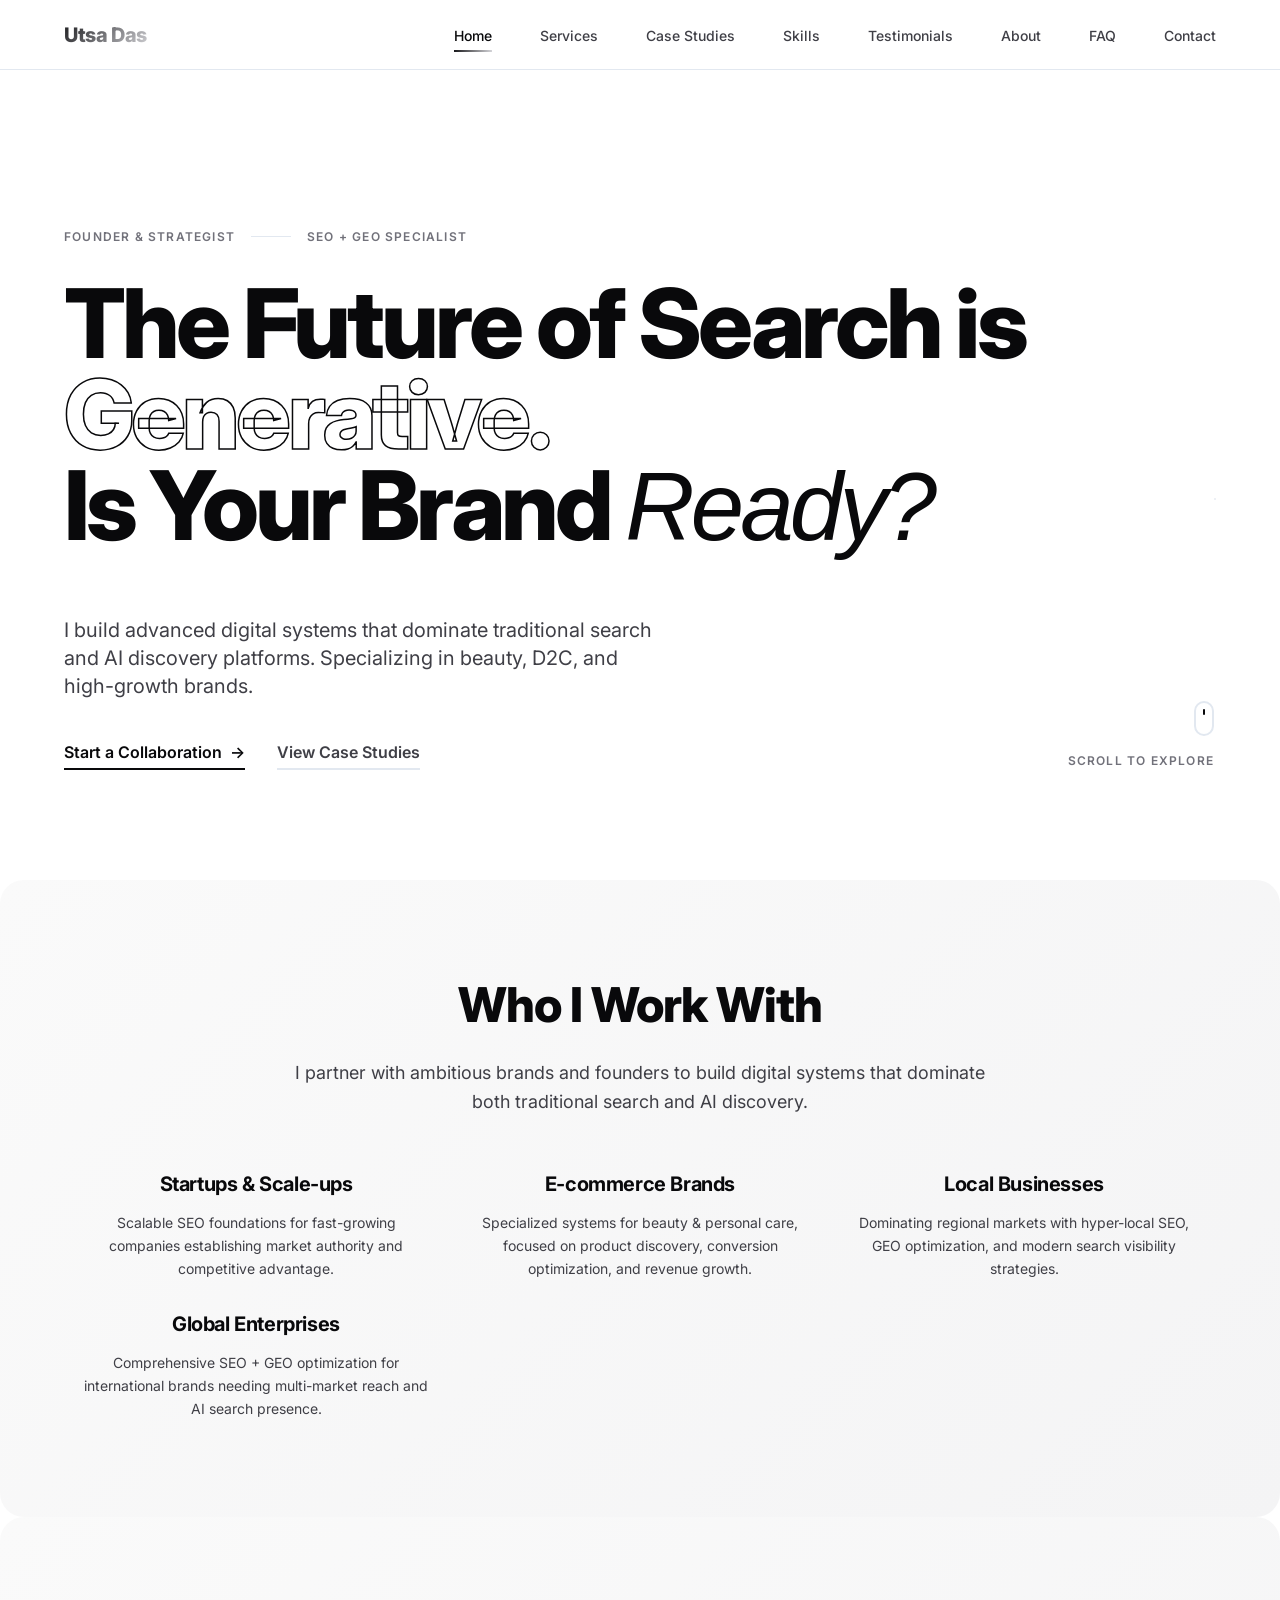
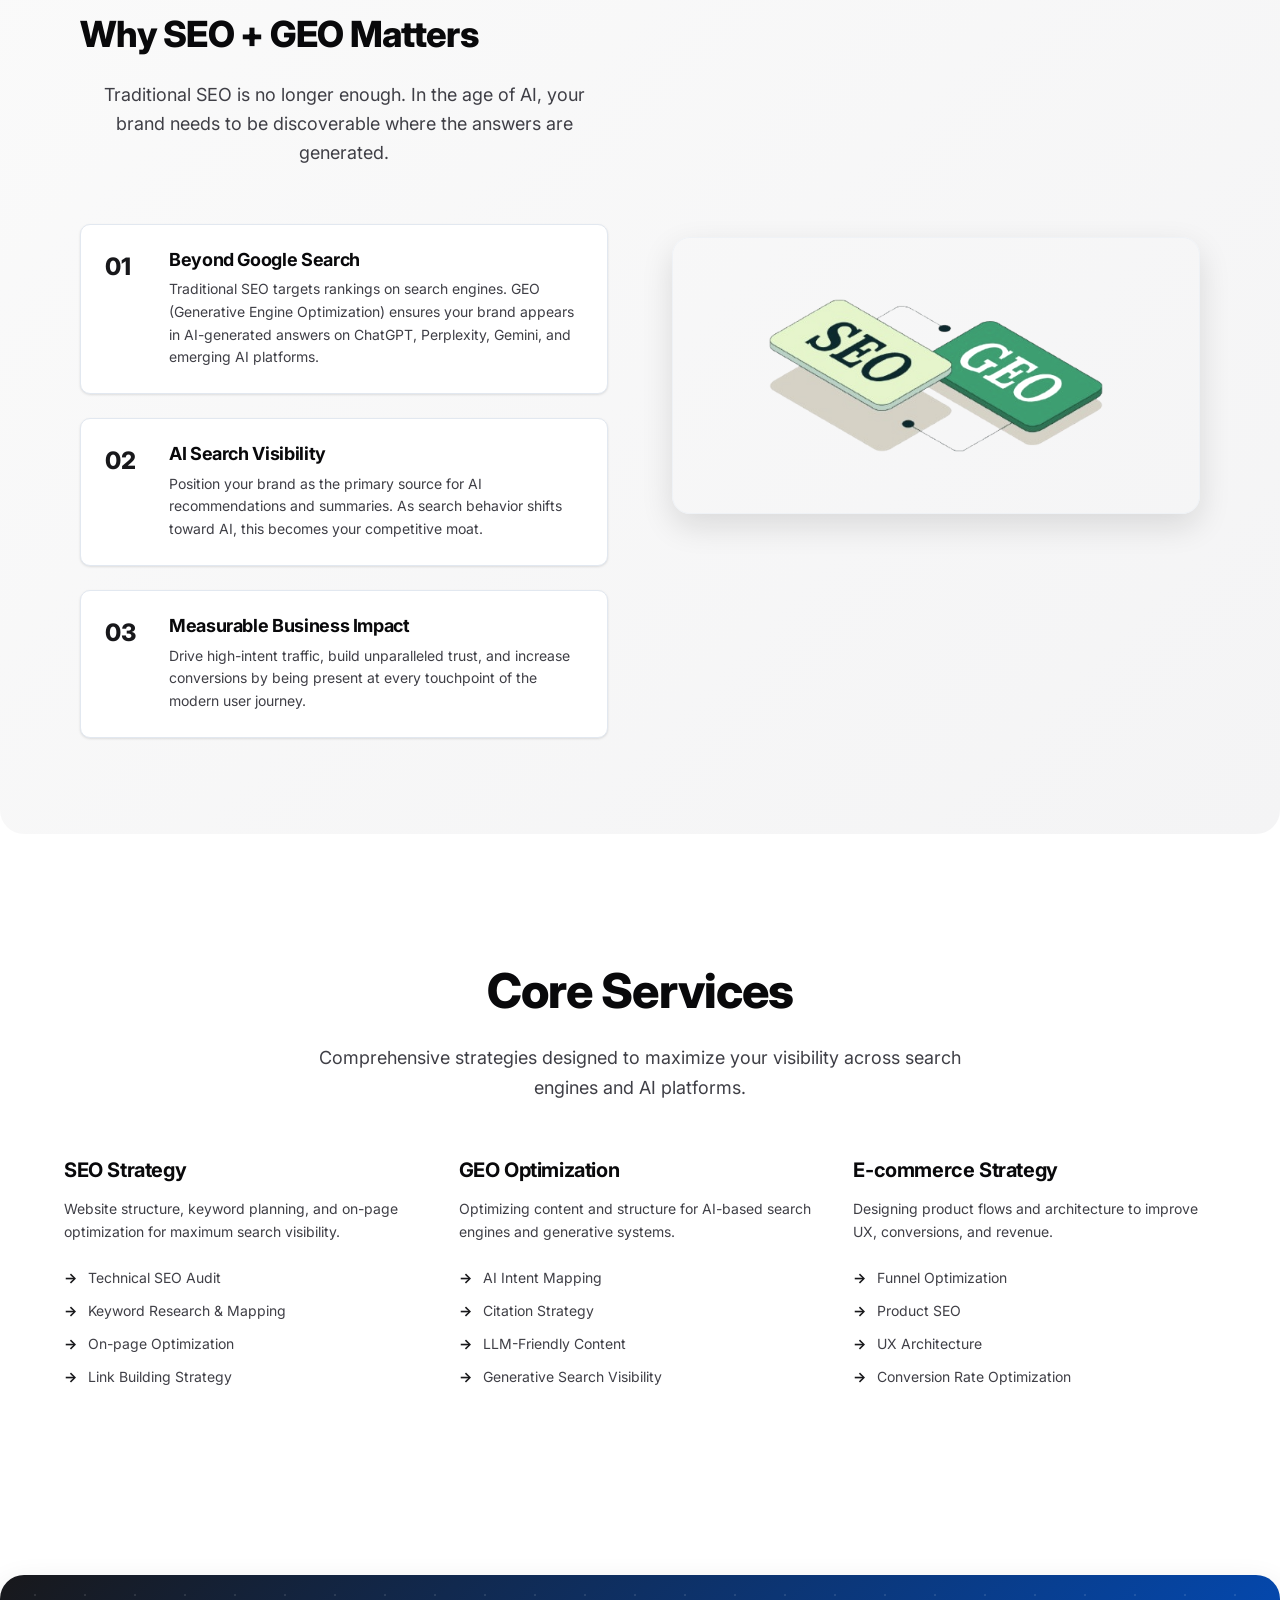
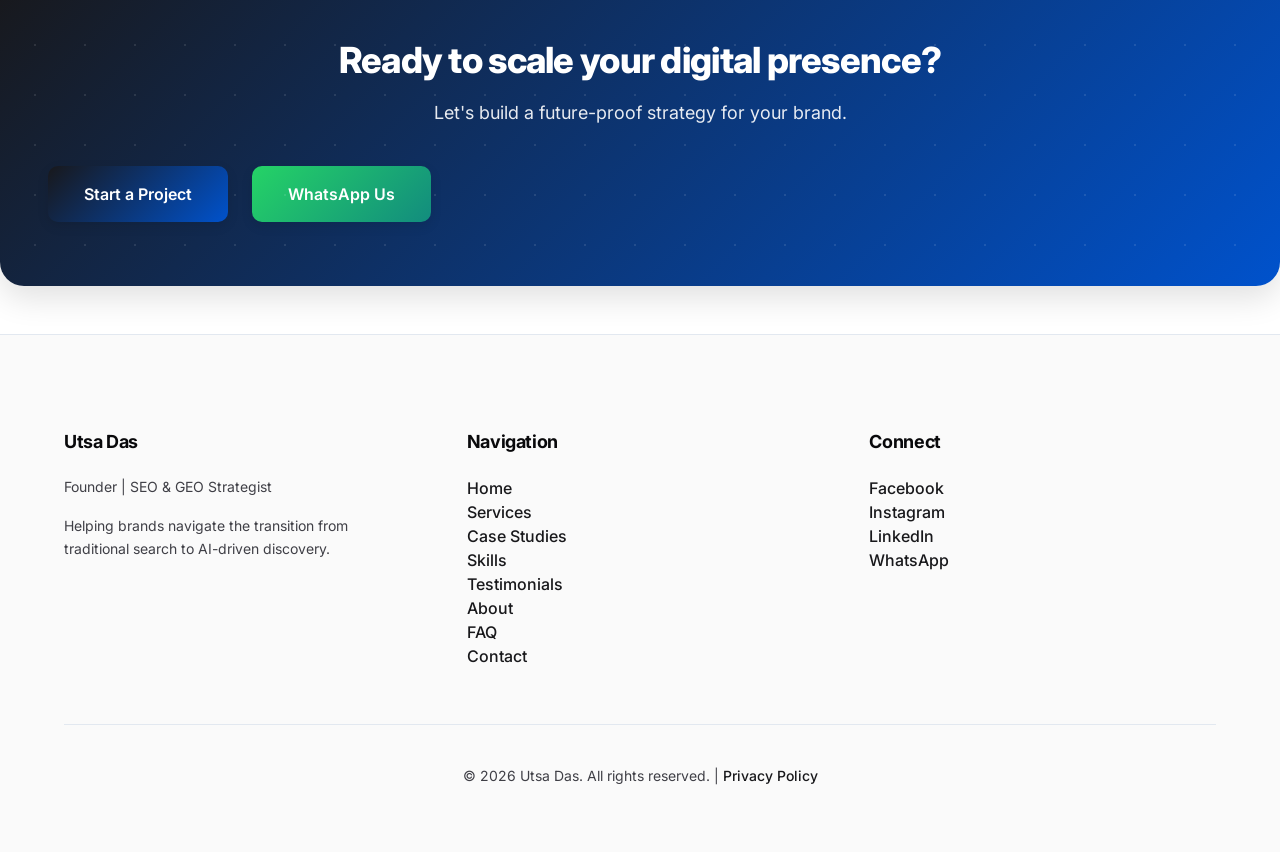
==== commit c695c49f: "Merge remote-tracking branch 'origin/master' into feature/refactor-and-optimize" ====
--- a/index.html
+++ b/index.html
@@ -4,29 +4,44 @@
     <meta charset="UTF-8">
     <meta name="viewport" content="width=device-width, initial-scale=1.0">
     
-    <title>Utsa Das | Founder & SEO + GEO Strategist</title>
-    <meta name="description" content="I’m Utsa Das, focused on SEO, GEO (Generative Engine Optimization), and structured ecommerce systems for beauty and personal care brands.">
-    <meta name="keywords" content="Utsa Das, SEO Strategist, GEO Strategist, Generative Engine Optimization, Ecommerce SEO, Bangladesh SEO">
+    <title>Utsa Das | Founder & SEO + GEO Strategist | Premium Digital Strategy</title>
+    <meta name="description" content="I'm Utsa Das, a Founder & SEO + GEO Strategist specializing in digital transformation for beauty, e-commerce, and forward-thinking brands. Dominate search engines and AI discovery platforms.">
+    <meta name="keywords" content="Utsa Das, SEO Strategist, GEO Strategist, Generative Engine Optimization, E-commerce SEO, Digital Strategy, Bangladesh SEO, AI Search Optimization">
     <meta name="author" content="Utsa Das">
+    <meta name="robots" content="index, follow">
+    <meta name="language" content="English">
+    <meta name="revisit-after" content="7 days">
     <link rel="canonical" href="https://utsadas.com/">
 
     <!-- Open Graph / Facebook Meta Tags -->
     <meta property="og:type" content="website">
     <meta property="og:url" content="https://utsadas.com/">
     <meta property="og:title" content="Utsa Das | Founder & SEO + GEO Strategist">
-    <meta property="og:description" content="I’m Utsa Das, focused on SEO, GEO (Generative Engine Optimization), and structured ecommerce systems.">
+    <meta property="og:description" content="Premium digital strategy for brands. Specializing in SEO, GEO (Generative Engine Optimization), and e-commerce systems for beauty and personal care brands.">
     <meta property="og:image" content="https://utsadas.com/assets/images/utsa.png">
+    <meta property="og:image:width" content="1200">
+    <meta property="og:image:height" content="630">
+    <meta property="og:site_name" content="Utsa Das">
+    <meta property="og:locale" content="en_US">
 
     <!-- Twitter Meta Tags -->
-    <meta property="twitter:card" content="summary_large_image">
-    <meta property="twitter:url" content="https://utsadas.com/">
-    <meta property="twitter:title" content="Utsa Das | Founder & SEO + GEO Strategist">
-    <meta property="twitter:description" content="I’m Utsa Das, focused on SEO, GEO (Generative Engine Optimization), and structured ecommerce systems.">
-    <meta property="twitter:image" content="https://utsadas.com/assets/images/utsa.png">
-
-    <!-- Favicon -->
+    <meta name="twitter:card" content="summary_large_image">
+    <meta name="twitter:url" content="https://utsadas.com/">
+    <meta name="twitter:title" content="Utsa Das | Founder & SEO + GEO Strategist">
+    <meta name="twitter:description" content="Premium digital strategy for brands. Specializing in SEO, GEO, and e-commerce systems.">
+    <meta name="twitter:image" content="https://utsadas.com/assets/images/utsa.png">
+    <meta name="twitter:creator" content="@utsachandradas">
+
+    <!-- Favicon & Web App Manifest -->
     <link rel="icon" type="image/x-icon" href="assets/images/favicon.ico">
+    <link rel="apple-touch-icon" href="assets/images/favicon.ico">
     <link rel="manifest" href="site.webmanifest">
+    <meta name="theme-color" content="#0066ff">
+
+    <!-- Preconnect to external resources -->
+    <link rel="preconnect" href="https://fonts.googleapis.com">
+    <link rel="preconnect" href="https://fonts.gstatic.com" crossorigin>
+    <link rel="dns-prefetch" href="https://www.google-analytics.com">
 
     <!-- Styles -->
     <link rel="stylesheet" href="style.css">
@@ -35,7 +50,7 @@
     <link rel="preload" href="https://fonts.googleapis.com/css2?family=Inter:wght@400;500;600;700;800;900&display=swap" as="style">
     <link href="https://fonts.googleapis.com/css2?family=Inter:wght@400;500;600;700;800;900&display=swap" rel="stylesheet">
 
-    <!-- Schema Markup -->
+    <!-- Schema Markup - Person (Utsa Das) -->
     <script type="application/ld+json">
     {
       "@context": "https://schema.org",
@@ -44,32 +59,78 @@
       "url": "https://utsadas.com",
       "image": "https://utsadas.com/assets/images/utsa.png",
       "jobTitle": "Founder & SEO + GEO Strategist",
+      "description": "Premium digital strategy specialist focusing on SEO, GEO (Generative Engine Optimization), and e-commerce systems for beauty and personal care brands.",
       "sameAs": [
         "https://www.facebook.com/share/1BEiXKVGDx/",
         "https://www.instagram.com/utsa_chandra_das",
-        "https://www.linkedin.com/in/utsa-das-3473a53a7?utm_source=share_via&utm_content=profile&utm_medium=member_android"
+        "https://www.linkedin.com/in/utsa-das-3473a53a7"
       ],
       "address": {
         "@type": "PostalAddress",
         "addressCountry": "BD"
+      },
+      "contactPoint": {
+        "@type": "ContactPoint",
+        "contactType": "Customer Service",
+        "telephone": "+880-186-139-3416",
+        "url": "https://wa.me/8801861393416"
       }
+    }
+    </script>
+
+    <!-- Schema Markup - Organization -->
+    <script type="application/ld+json">
+    {
+      "@context": "https://schema.org",
+      "@type": "Organization",
+      "name": "Utsa Das",
+      "url": "https://utsadas.com",
+      "logo": "https://utsadas.com/assets/images/favicon.ico",
+      "description": "Premium digital strategy and SEO/GEO optimization services",
+      "sameAs": [
+        "https://www.facebook.com/share/1BEiXKVGDx/",
+        "https://www.instagram.com/utsa_chandra_das",
+        "https://www.linkedin.com/in/utsa-das-3473a53a7"
+      ],
+      "contactPoint": {
+        "@type": "ContactPoint",
+        "contactType": "Customer Service",
+        "telephone": "+880-186-139-3416"
+      }
+    }
+    </script>
+
+    <!-- Schema Markup - BreadcrumbList -->
+    <script type="application/ld+json">
+    {
+      "@context": "https://schema.org",
+      "@type": "BreadcrumbList",
+      "itemListElement": [
+        {
+          "@type": "ListItem",
+          "position": 1,
+          "name": "Home",
+          "item": "https://utsadas.com/"
+        }
+      ]
     }
     </script>
 </head>
 <body>
-
-    <nav>
-        <a href="index.html" class="logo">Utsa Das</a>
+    <!-- Navigation -->
+    <nav role="navigation" aria-label="Main navigation">
+        <a href="index.html" class="logo" aria-label="Utsa Das - Home">Utsa Das</a>
         <ul class="nav-links">
             <li><a href="index.html" class="active">Home</a></li>
             <li><a href="services.html">Services</a></li>
+            <li><a href="case-studies.html">Case Studies</a></li>
             <li><a href="skills.html">Skills</a></li>
             <li><a href="testimonials.html">Testimonials</a></li>
             <li><a href="about.html">About</a></li>
             <li><a href="faq.html">FAQ</a></li>
             <li><a href="contact.html">Contact</a></li>
         </ul>
-        <div class="mobile-toggle">
+        <div class="mobile-toggle" role="button" tabindex="0" aria-label="Toggle navigation menu" aria-expanded="false">
             <span></span>
             <span></span>
             <span></span>
@@ -77,14 +138,35 @@
     </nav>
 
     <main>
-        <!-- Hero Section -->
-        <section class="hero">
-            <div class="hero-content">
-                <h1 data-reveal><span>Founder &</span> <br>SEO + GEO Strategist</h1>
-                <p class="hero-tagline" data-reveal>I’m Utsa Das, focused on SEO, GEO (Generative Engine Optimization), and structured ecommerce systems for beauty and personal care brands.</p>
-                <div class="cta-group" data-reveal>
-                    <a href="contact.html" class="btn btn-primary">Contact Me</a>
-                    <a href="services.html" class="btn btn-secondary">Our Services</a>
+        <!-- Premium Agency Hero Section -->
+        <section class="hero-premium" aria-labelledby="hero-title">
+            <div class="hero-container">
+                <div class="hero-header-meta" data-reveal>
+                    <span class="meta-label">Founder & Strategist</span>
+                    <span class="meta-divider"></span>
+                    <span class="meta-label">SEO + GEO Specialist</span>
+                </div>
+                <h1 id="hero-title" class="hero-display" data-reveal>
+                    The Future of Search is <span class="text-outline">Generative.</span><br>
+                    Is Your Brand <span class="text-italic">Ready?</span>
+                </h1>
+                <div class="hero-bottom-content">
+                    <div class="hero-description" data-reveal>
+                        <p>I build advanced digital systems that dominate traditional search and AI discovery platforms. Specializing in beauty, D2C, and high-growth brands.</p>
+                        <div class="cta-minimal-group">
+                            <a href="contact.html" class="btn-minimal">
+                                Start a Collaboration
+                                <span class="arrow">→</span>
+                            </a>
+                            <a href="case-studies.html" class="btn-minimal secondary">
+                                View Case Studies
+                            </a>
+                        </div>
+                    </div>
+                    <div class="hero-scroll-indicator" data-reveal>
+                        <div class="mouse"></div>
+                        <span>Scroll to Explore</span>
+                    </div>
                 </div>
             </div>
             <div class="hero-image" data-reveal>
@@ -93,31 +175,33 @@
         </section>
 
         <!-- Target Audience Section -->
-        <section class="target-audience-section">
-            <h2 class="section-title" data-reveal>Who I Work With</h2>
-            <p class="section-subtitle" data-reveal>I partner with forward-thinking brands and founders to build digital systems that dominate both traditional search and AI discovery.</p>
+        <section class="target-audience-section" aria-labelledby="audience-title">
+            <h2 id="audience-title" class="section-title" data-reveal>Who I Work With</h2>
+            <p class="section-subtitle" data-reveal>
+                I partner with ambitious brands and founders to build digital systems that dominate both traditional search and AI discovery.
+            </p>
             <div class="audience-grid">
                 <div class="audience-card" data-reveal>
-                    <h3>Startups</h3>
-                    <p>Scalable SEO foundations for fast-growing companies looking to establish market authority.</p>
+                    <h3>Startups & Scale-ups</h3>
+                    <p>Scalable SEO foundations for fast-growing companies establishing market authority and competitive advantage.</p>
                 </div>
                 <div class="audience-card" data-reveal>
                     <h3>E-commerce Brands</h3>
-                    <p>Specialized systems for beauty & personal care niche, focused on product discovery and conversion.</p>
+                    <p>Specialized systems for beauty & personal care, focused on product discovery, conversion optimization, and revenue growth.</p>
                 </div>
                 <div class="audience-card" data-reveal>
                     <h3>Local Businesses</h3>
-                    <p>Dominating the Bangladesh market with hyper-local SEO and modern search visibility.</p>
+                    <p>Dominating regional markets with hyper-local SEO, GEO optimization, and modern search visibility strategies.</p>
                 </div>
                 <div class="audience-card" data-reveal>
-                    <h3>Global Clients</h3>
-                    <p>Comprehensive SEO + GEO optimization for brands needing international reach and AI search presence.</p>
+                    <h3>Global Enterprises</h3>
+                    <p>Comprehensive SEO + GEO optimization for international brands needing multi-market reach and AI search presence.</p>
                 </div>
             </div>
         </section>
 
         <!-- Why SEO + GEO Matters Section -->
-        <section class="seo-geo-section">
+        <section class="seo-geo-section" aria-labelledby="seo-geo-title">
             <div class="seo-geo-content">
                 <div class="seo-geo-text">
                     <h2 data-reveal>Why SEO + GEO Matters</h2>
@@ -127,21 +211,21 @@
                             <div class="impact-icon">01</div>
                             <div class="impact-text">
                                 <h4>Beyond Google Search</h4>
-                                <p>Traditional SEO targets rankings; GEO (Generative Engine Optimization) targets visibility in AI answers like ChatGPT, Perplexity, and Gemini.</p>
+                                <p>Traditional SEO targets rankings on search engines. GEO (Generative Engine Optimization) ensures your brand appears in AI-generated answers on ChatGPT, Perplexity, Gemini, and emerging AI platforms.</p>
                             </div>
                         </div>
                         <div class="impact-item" data-reveal>
                             <div class="impact-icon">02</div>
                             <div class="impact-text">
                                 <h4>AI Search Visibility</h4>
-                                <p>Ensure your brand is the primary source for AI-generated recommendations and summaries.</p>
+                                <p>Position your brand as the primary source for AI recommendations and summaries. As search behavior shifts toward AI, this becomes your competitive moat.</p>
                             </div>
                         </div>
                         <div class="impact-item" data-reveal>
                             <div class="impact-icon">03</div>
                             <div class="impact-text">
-                                <h4>Business Impact</h4>
-                                <p>Drive high-intent traffic, build unparalleled trust, and increase conversions by being present at every touchpoint of the user journey.</p>
+                                <h4>Measurable Business Impact</h4>
+                                <p>Drive high-intent traffic, build unparalleled trust, and increase conversions by being present at every touchpoint of the modern user journey.</p>
                             </div>
                         </div>
                     </div>
@@ -152,17 +236,21 @@
             </div>
         </section>
 
-        <!-- Services Section -->
-        <section id="services">
-            <h2 class="section-title" data-reveal>Core Services</h2>
+        <!-- Core Services Section -->
+        <section id="services" aria-labelledby="services-title">
+            <h2 id="services-title" class="section-title" data-reveal>Core Services</h2>
+            <p class="section-subtitle" data-reveal>
+                Comprehensive strategies designed to maximize your visibility across search engines and AI platforms.
+            </p>
             <div class="services-grid">
                 <div class="service-card" data-reveal>
                     <h3>SEO Strategy</h3>
-                    <p>Website structure, keyword planning, and on-page optimization for search visibility.</p>
+                    <p>Website structure, keyword planning, and on-page optimization for maximum search visibility.</p>
                     <ul>
-                        <li>Technical Audit</li>
-                        <li>Keyword Research</li>
-                        <li>On-page SEO</li>
+                        <li>Technical SEO Audit</li>
+                        <li>Keyword Research & Mapping</li>
+                        <li>On-page Optimization</li>
+                        <li>Link Building Strategy</li>
                     </ul>
                 </div>
                 <div class="service-card" data-reveal>
@@ -171,16 +259,18 @@
                     <ul>
                         <li>AI Intent Mapping</li>
                         <li>Citation Strategy</li>
-                        <li>LLM Optimization</li>
+                        <li>LLM-Friendly Content</li>
+                        <li>Generative Search Visibility</li>
                     </ul>
                 </div>
                 <div class="service-card" data-reveal>
-                    <h3>Ecommerce Strategy</h3>
-                    <p>Designing product flow and website architecture to improve user experience and conversions.</p>
+                    <h3>E-commerce Strategy</h3>
+                    <p>Designing product flows and architecture to improve UX, conversions, and revenue.</p>
                     <ul>
                         <li>Funnel Optimization</li>
                         <li>Product SEO</li>
                         <li>UX Architecture</li>
+                        <li>Conversion Rate Optimization</li>
                     </ul>
                 </div>
             </div>
@@ -197,7 +287,8 @@
         </section>
     </main>
 
-    <footer>
+    <!-- Footer -->
+    <footer role="contentinfo">
         <div class="footer-grid">
             <div class="footer-section">
                 <h3>Utsa Das</h3>
@@ -209,6 +300,7 @@
                 <ul>
                     <li><a href="index.html">Home</a></li>
                     <li><a href="services.html">Services</a></li>
+                    <li><a href="case-studies.html">Case Studies</a></li>
                     <li><a href="skills.html">Skills</a></li>
                     <li><a href="testimonials.html">Testimonials</a></li>
                     <li><a href="about.html">About</a></li>
@@ -221,16 +313,16 @@
                 <ul>
                     <li><a href="https://www.facebook.com/share/1BEiXKVGDx/" target="_blank" rel="noopener noreferrer">Facebook</a></li>
                     <li><a href="https://www.instagram.com/utsa_chandra_das" target="_blank" rel="noopener noreferrer">Instagram</a></li>
-                    <li><a href="https://www.linkedin.com/in/utsa-das-3473a53a7?utm_source=share_via&utm_content=profile&utm_medium=member_android" target="_blank" rel="noopener noreferrer">LinkedIn</a></li>
+                    <li><a href="https://www.linkedin.com/in/utsa-das-3473a53a7" target="_blank" rel="noopener noreferrer">LinkedIn</a></li>
                     <li><a href="https://wa.me/8801861393416" target="_blank" rel="noopener noreferrer">WhatsApp</a></li>
                 </ul>
             </div>
         </div>
         <div class="footer-bottom">
-            <p>&copy; 2026 Utsa Das. All rights reserved.</p>
+            <p>&copy; 2026 Utsa Das. All rights reserved. | <a href="privacy.html">Privacy Policy</a></p>
         </div>
     </footer>
 
-    <script src="script.js"></script>
+    <script src="script.js" defer></script>
 </body>
 </html>
--- a/style.css
+++ b/style.css
@@ -1,21 +1,160 @@
+/* ============================================================================
+   UTSA DAS PORTFOLIO - PREMIUM DESIGN SYSTEM
+   Modern, Agency-Level, High-Conversion Portfolio
+   ============================================================================ */
+
+/* ============================================================================
+   ROOT VARIABLES & DESIGN TOKENS (8px Grid System)
+   ============================================================================ */
+
 :root {
+    /* Color Palette - Light Mode (Sophisticated Agency Palette) */
     --bg-primary: #ffffff;
-    --bg-secondary: #f5f7fa;
-    --bg-tertiary: #eef2f7;
-    --text-primary: #0f1419;
-    --text-secondary: #4a5568;
-    --text-tertiary: #718096;
-    --accent-primary: #0066ff;
-    --accent-secondary: #ff6b35;
-    --accent-tertiary: #00d4aa;
+    --bg-secondary: #fafafa;
+    --bg-tertiary: #f4f4f5;
+    --bg-quaternary: #e4e4e7;
+    
+    --text-primary: #09090b;
+    --text-secondary: #3f3f46;
+    --text-tertiary: #71717a;
+    --text-quaternary: #a1a1aa;
+    
+    /* Accent Colors (Premium Deep Blue & Gold) */
+    --accent-primary: #18181b; /* Near Black for premium feel */
+    --accent-secondary: #d4d4d8;
+    --accent-tertiary: #27272a;
+    --accent-quaternary: #eab308; /* Gold accent */
+    
+    /* Semantic Colors */
+    --success: #10b981;
+    --warning: #f59e0b;
+    --error: #ef4444;
+    --info: #3b82f6;
+    
+    /* Borders & Dividers */
     --border-color: #e2e8f0;
-    --shadow-sm: 0 1px 3px rgba(0, 0, 0, 0.08);
+    --border-color-light: #f0f4f8;
+    --divider-color: #cbd5e1;
+    
+    /* Shadow System (Premium) */
+    --shadow-xs: 0 1px 2px rgba(0, 0, 0, 0.05);
+    --shadow-sm: 0 1px 3px rgba(0, 0, 0, 0.08), 0 1px 2px rgba(0, 0, 0, 0.04);
     --shadow-md: 0 4px 12px rgba(0, 0, 0, 0.1);
     --shadow-lg: 0 12px 32px rgba(0, 0, 0, 0.12);
     --shadow-xl: 0 20px 48px rgba(0, 0, 0, 0.15);
+    --shadow-2xl: 0 32px 64px rgba(0, 0, 0, 0.18);
+    
+    /* Spacing (8px Grid) */
+    --space-0: 0;
+    --space-1: 4px;
+    --space-2: 8px;
+    --space-3: 12px;
+    --space-4: 16px;
+    --space-5: 20px;
+    --space-6: 24px;
+    --space-7: 28px;
+    --space-8: 32px;
+    --space-9: 36px;
+    --space-10: 40px;
+    --space-12: 48px;
+    --space-14: 56px;
+    --space-16: 64px;
+    --space-20: 80px;
+    --space-24: 96px;
+    --space-28: 112px;
+    --space-32: 128px;
+    
+    /* Typography (Sophisticated Sans-Serif) */
+    --font-family-base: 'Inter', -apple-system, BlinkMacSystemFont, 'Segoe UI', Roboto, sans-serif;
+    --font-family-heading: 'Inter', -apple-system, sans-serif;
+    --font-family-mono: 'JetBrains Mono', 'Fira Code', monospace;
+    
+    --font-size-xs: 0.75rem;
+    --font-size-sm: 0.875rem;
+    --font-size-base: 1rem;
+    --font-size-lg: 1.125rem;
+    --font-size-xl: 1.25rem;
+    --font-size-2xl: 1.5rem;
+    --font-size-3xl: 1.875rem;
+    --font-size-4xl: 2.25rem;
+    --font-size-5xl: 3rem;
+    --font-size-6xl: 3.75rem;
+    
+    --line-height-tight: 1.2;
+    --line-height-snug: 1.375;
+    --line-height-normal: 1.5;
+    --line-height-relaxed: 1.625;
+    --line-height-loose: 1.875;
+    
+    --letter-spacing-tight: -0.02em;
+    --letter-spacing-normal: 0;
+    --letter-spacing-wide: 0.02em;
+    
+    /* Border Radius */
+    --radius-none: 0;
+    --radius-sm: 6px;
+    --radius-md: 10px;
+    --radius-lg: 14px;
+    --radius-xl: 18px;
+    --radius-2xl: 24px;
+    --radius-full: 9999px;
+    
+    /* Transitions & Animations */
+    --transition-fast: all 0.15s cubic-bezier(0.4, 0, 0.2, 1);
+    --transition: all 0.3s cubic-bezier(0.4, 0, 0.2, 1);
+    --transition-slow: all 0.5s cubic-bezier(0.4, 0, 0.2, 1);
+    
+    /* Layout */
     --nav-height: 70px;
-    --transition: all 0.3s cubic-bezier(0.4, 0, 0.2, 1);
-}
+    --container-max-width: 1400px;
+    --container-padding: 5%;
+    
+    /* Z-Index Scale */
+    --z-dropdown: 100;
+    --z-sticky: 200;
+    --z-fixed: 300;
+    --z-modal-backdrop: 400;
+    --z-modal: 500;
+    --z-popover: 600;
+    --z-tooltip: 700;
+    --z-notification: 800;
+    --z-nav: 1000;
+    --z-scroll-progress: 2000;
+}
+
+/* Dark Mode Variables (Deep Slate & Graphite) */
+@media (prefers-color-scheme: dark) {
+    :root {
+        --bg-primary: #09090b;
+        --bg-secondary: #18181b;
+        --bg-tertiary: #27272a;
+        --bg-quaternary: #3f3f46;
+        
+        --text-primary: #fafafa;
+        --text-secondary: #d4d4d8;
+        --text-tertiary: #a1a1aa;
+        --text-quaternary: #71717a;
+        
+        --accent-primary: #ffffff;
+        --accent-secondary: #27272a;
+        --accent-tertiary: #3f3f46;
+        
+        --border-color: #27272a;
+        --border-color-light: #3f3f46;
+        --divider-color: #18181b;
+        
+        --shadow-xs: 0 1px 2px rgba(0, 0, 0, 0.3);
+        --shadow-sm: 0 1px 3px rgba(0, 0, 0, 0.4), 0 1px 2px rgba(0, 0, 0, 0.3);
+        --shadow-md: 0 4px 12px rgba(0, 0, 0, 0.5);
+        --shadow-lg: 0 12px 32px rgba(0, 0, 0, 0.6);
+        --shadow-xl: 0 20px 48px rgba(0, 0, 0, 0.7);
+        --shadow-2xl: 0 32px 64px rgba(0, 0, 0, 0.8);
+    }
+}
+
+/* ============================================================================
+   GLOBAL STYLES
+   ============================================================================ */
 
 * {
     margin: 0;
@@ -25,17 +164,24 @@
 
 html {
     scroll-behavior: smooth;
+    font-size: 16px;
 }
 
 body {
     background-color: var(--bg-primary);
     color: var(--text-primary);
-    font-family: -apple-system, BlinkMacSystemFont, 'Segoe UI', 'Roboto', 'Oxygen', 'Ubuntu', 'Cantarell', 'Fira Sans', 'Droid Sans', 'Helvetica Neue', sans-serif;
-    line-height: 1.6;
+    font-family: var(--font-family-base);
+    line-height: var(--line-height-normal);
     overflow-x: hidden;
-    font-size: 16px;
     -webkit-font-smoothing: antialiased;
     -moz-osx-font-smoothing: grayscale;
+    transition: background-color var(--transition-slow), color var(--transition-slow);
+}
+
+/* Smooth transitions for theme switching */
+body.theme-transitioning,
+body.theme-transitioning * {
+    transition: background-color var(--transition-slow), color var(--transition-slow), border-color var(--transition-slow) !important;
 }
 
 a {
@@ -44,7 +190,12 @@
     transition: var(--transition);
 }
 
-ul {
+a:focus-visible {
+    outline: 2px solid var(--accent-primary);
+    outline-offset: 2px;
+}
+
+ul, ol {
     list-style: none;
 }
 
@@ -54,7 +205,16 @@
     display: block;
 }
 
-/* Scroll Progress Bar */
+/* Focus visible for accessibility */
+*:focus-visible {
+    outline: 2px solid var(--accent-primary);
+    outline-offset: 2px;
+}
+
+/* ============================================================================
+   SCROLL PROGRESS BAR
+   ============================================================================ */
+
 .scroll-progress {
     position: fixed;
     top: 0;
@@ -62,10 +222,14 @@
     width: 0%;
     height: 3px;
     background: linear-gradient(90deg, var(--accent-primary) 0%, var(--accent-secondary) 100%);
-    z-index: 2000;
-}
-
-/* Navigation */
+    z-index: var(--z-scroll-progress);
+    transition: width 0.1s linear;
+}
+
+/* ============================================================================
+   NAVIGATION
+   ============================================================================ */
+
 nav {
     position: fixed;
     top: 0;
@@ -74,43 +238,59 @@
     background: rgba(255, 255, 255, 0.98);
     backdrop-filter: blur(12px);
     border-bottom: 1px solid var(--border-color);
-    z-index: 1000;
-    transition: all 0.3s ease;
+    z-index: var(--z-nav);
+    transition: all var(--transition);
     display: flex;
     justify-content: space-between;
     align-items: center;
-    padding: 0 5%;
+    padding: 0 var(--container-padding);
     max-width: 100%;
+}
+
+@media (prefers-color-scheme: dark) {
+    nav {
+        background: rgba(15, 20, 25, 0.98);
+    }
 }
 
 nav:hover {
     box-shadow: var(--shadow-md);
 }
 
+/* Logo */
 .logo {
-    font-size: 1.4rem;
+    font-size: var(--font-size-xl);
     font-weight: 800;
-    letter-spacing: -0.8px;
+    letter-spacing: var(--letter-spacing-tight);
     color: var(--text-primary);
     transition: var(--transition);
     background: linear-gradient(135deg, var(--accent-primary) 0%, var(--accent-secondary) 100%);
     -webkit-background-clip: text;
     -webkit-text-fill-color: transparent;
     background-clip: text;
+    display: flex;
+    align-items: center;
+    gap: var(--space-2);
 }
 
 .logo:hover {
     transform: scale(1.05);
 }
 
+.logo:focus-visible {
+    outline: 2px solid var(--accent-primary);
+    outline-offset: var(--space-2);
+}
+
+/* Navigation Links */
 .nav-links {
     display: flex;
-    gap: 3rem;
+    gap: var(--space-12);
     align-items: center;
 }
 
 .nav-links a {
-    font-size: 0.95rem;
+    font-size: var(--font-size-sm);
     color: var(--text-secondary);
     font-weight: 500;
     position: relative;
@@ -125,7 +305,7 @@
     width: 0;
     height: 2px;
     background: linear-gradient(90deg, var(--accent-primary), var(--accent-secondary));
-    transition: width 0.3s cubic-bezier(0.4, 0, 0.2, 1);
+    transition: width var(--transition);
 }
 
 .nav-links a:hover,
@@ -138,13 +318,16 @@
     width: 100%;
 }
 
+/* Mobile Toggle */
 .mobile-toggle {
     display: none;
     cursor: pointer;
     width: 30px;
     height: 20px;
     position: relative;
-    z-index: 1100;
+    z-index: var(--z-fixed);
+    flex-direction: column;
+    justify-content: space-around;
 }
 
 .mobile-toggle span {
@@ -160,48 +343,96 @@
 .mobile-toggle span:nth-child(2) { top: 9px; }
 .mobile-toggle span:nth-child(3) { top: 18px; }
 
-.mobile-toggle.active span:nth-child(1) { transform: translateY(9px) rotate(45deg); }
-.mobile-toggle.active span:nth-child(2) { opacity: 0; }
-.mobile-toggle.active span:nth-child(3) { transform: translateY(-9px) rotate(-45deg); }
-
-/* Main Content */
+.mobile-toggle.active span:nth-child(1) { 
+    transform: translateY(9px) rotate(45deg); 
+}
+
+.mobile-toggle.active span:nth-child(2) { 
+    opacity: 0; 
+}
+
+.mobile-toggle.active span:nth-child(3) { 
+    transform: translateY(-9px) rotate(-45deg); 
+}
+
+/* ============================================================================
+   MAIN CONTENT
+   ============================================================================ */
+
 main {
     margin-top: var(--nav-height);
 }
 
-/* Sections */
 section {
-    padding: 100px 5%;
-    max-width: 1400px;
+    padding: var(--space-32) var(--container-padding);
+    max-width: var(--container-max-width);
     margin: 0 auto;
     position: relative;
 }
 
+/* ============================================================================
+   TYPOGRAPHY & HEADINGS
+   ============================================================================ */
+
+h1, h2, h3, h4, h5, h6 {
+    font-weight: 800;
+    letter-spacing: var(--letter-spacing-tight);
+    line-height: var(--line-height-tight);
+}
+
+h1 {
+    font-size: clamp(var(--font-size-4xl), 10vw, var(--font-size-6xl));
+}
+
+h2 {
+    font-size: clamp(var(--font-size-3xl), 6vw, var(--font-size-5xl));
+}
+
+h3 {
+    font-size: var(--font-size-2xl);
+}
+
+h4 {
+    font-size: var(--font-size-xl);
+}
+
+h5 {
+    font-size: var(--font-size-lg);
+}
+
+h6 {
+    font-size: var(--font-size-base);
+}
+
 .section-title {
-    font-size: clamp(2.2rem, 5vw, 3.8rem);
-    margin-bottom: 1.5rem;
+    font-size: clamp(var(--font-size-3xl), 5vw, var(--font-size-5xl));
+    margin-bottom: var(--space-6);
     text-align: center;
     font-weight: 800;
-    letter-spacing: -1.2px;
+    letter-spacing: var(--letter-spacing-tight);
     color: var(--text-primary);
     animation: slideInUp 0.6s ease;
 }
 
 .section-subtitle {
-    font-size: 1.15rem;
+    font-size: var(--font-size-lg);
     color: var(--text-secondary);
     text-align: center;
-    margin-bottom: 3.5rem;
+    margin-bottom: var(--space-14);
     max-width: 700px;
     margin-left: auto;
     margin-right: auto;
-    line-height: 1.8;
-}
+    line-height: var(--line-height-relaxed);
+}
+
+/* ============================================================================
+   ANIMATIONS & TRANSITIONS
+   ============================================================================ */
 
 @keyframes slideInUp {
     from {
         opacity: 0;
-        transform: translateY(25px);
+        transform: translateY(var(--space-6));
     }
     to {
         opacity: 1;
@@ -209,10 +440,70 @@
     }
 }
 
+@keyframes slideInRight {
+    from {
+        opacity: 0;
+        transform: translateX(var(--space-10));
+    }
+    to {
+        opacity: 1;
+        transform: translateX(0);
+    }
+}
+
+@keyframes slideInLeft {
+    from {
+        opacity: 0;
+        transform: translateX(calc(-1 * var(--space-10)));
+    }
+    to {
+        opacity: 1;
+        transform: translateX(0);
+    }
+}
+
+@keyframes fadeIn {
+    from {
+        opacity: 0;
+    }
+    to {
+        opacity: 1;
+    }
+}
+
+@keyframes scaleIn {
+    from {
+        opacity: 0;
+        transform: scale(0.95);
+    }
+    to {
+        opacity: 1;
+        transform: scale(1);
+    }
+}
+
+@keyframes pulse {
+    0%, 100% {
+        opacity: 1;
+    }
+    50% {
+        opacity: 0.5;
+    }
+}
+
+@keyframes shimmer {
+    0% {
+        background-position: -1000px 0;
+    }
+    100% {
+        background-position: 1000px 0;
+    }
+}
+
 /* Reveal on Scroll */
 [data-reveal] {
     opacity: 0;
-    transform: translateY(20px);
+    transform: translateY(var(--space-5));
     transition: all 0.6s cubic-bezier(0.4, 0, 0.2, 1);
 }
 
@@ -229,57 +520,15 @@
     background-clip: text;
 }
 
-/* Hero Section */
-.hero {
-    min-height: 100vh;
-    display: flex;
-    align-items: center;
-    justify-content: space-between;
-    padding-top: 0;
-    gap: 6rem;
-}
-
-.hero-content {
-    flex: 1;
-}
-
-.hero-content h1 {
-    font-size: clamp(3.2rem, 10vw, 5.8rem);
-    line-height: 1.05;
-    margin-bottom: 1.8rem;
-    font-weight: 900;
-    letter-spacing: -2.2px;
-    color: var(--text-primary);
-    animation: slideInUp 0.6s ease;
-}
-
-.hero-content h1 span {
-    background: linear-gradient(135deg, var(--accent-primary) 0%, var(--accent-secondary) 100%);
-    -webkit-background-clip: text;
-    -webkit-text-fill-color: transparent;
-    background-clip: text;
-}
-
-.hero-tagline {
-    font-size: 1.25rem;
-    max-width: 580px;
-    margin-bottom: 2.8rem;
-    color: var(--text-secondary);
-    line-height: 1.8;
-    animation: slideInUp 0.6s ease 0.1s backwards;
-}
-
-.cta-group {
-    display: flex;
-    gap: 1.5rem;
-    animation: slideInUp 0.6s ease 0.2s backwards;
-}
+/* ============================================================================
+   BUTTONS & INTERACTIVE ELEMENTS
+   ============================================================================ */
 
 .btn {
-    padding: 15px 36px;
-    border-radius: 10px;
+    padding: var(--space-4) var(--space-9);
+    border-radius: var(--radius-md);
     font-weight: 600;
-    font-size: 1rem;
+    font-size: var(--font-size-base);
     cursor: pointer;
     display: inline-flex;
     align-items: center;
@@ -289,6 +538,9 @@
     overflow: hidden;
     border: none;
     box-shadow: var(--shadow-sm);
+    gap: var(--space-2);
+    white-space: nowrap;
+    text-decoration: none;
 }
 
 .btn::before {
@@ -299,7 +551,7 @@
     width: 100%;
     height: 100%;
     background: rgba(255, 255, 255, 0.2);
-    transition: left 0.3s ease;
+    transition: left var(--transition);
     z-index: -1;
 }
 
@@ -307,6 +559,12 @@
     left: 100%;
 }
 
+.btn:focus-visible {
+    outline: 2px solid var(--accent-primary);
+    outline-offset: 2px;
+}
+
+/* Primary Button */
 .btn-primary {
     background: linear-gradient(135deg, var(--accent-primary) 0%, #0052cc 100%);
     color: white;
@@ -314,10 +572,15 @@
 }
 
 .btn-primary:hover {
-    transform: translateY(-3px);
+    transform: translateY(-2px);
     box-shadow: var(--shadow-lg);
 }
 
+.btn-primary:active {
+    transform: translateY(0);
+}
+
+/* Secondary Button */
 .btn-secondary {
     border: 2px solid var(--accent-primary);
     background: transparent;
@@ -327,27 +590,99 @@
 .btn-secondary:hover {
     background: var(--accent-primary);
     color: white;
-    transform: translateY(-3px);
+    transform: translateY(-2px);
     box-shadow: var(--shadow-md);
 }
 
+.btn-secondary:active {
+    transform: translateY(0);
+}
+
+/* Tertiary Button */
+.btn-tertiary {
+    background: transparent;
+    color: var(--accent-primary);
+    border: none;
+}
+
+.btn-tertiary:hover {
+    background: var(--bg-secondary);
+}
+
+/* WhatsApp Button */
 .whatsapp-btn {
     background: linear-gradient(135deg, #25d366 0%, #128c7e 100%);
     color: white;
-    padding: 15px 36px;
-    border-radius: 10px;
+    padding: var(--space-4) var(--space-9);
+    border-radius: var(--radius-md);
     font-weight: 600;
-    font-size: 1rem;
+    font-size: var(--font-size-base);
     display: inline-flex;
     align-items: center;
     justify-content: center;
     transition: var(--transition);
     box-shadow: var(--shadow-md);
+    gap: var(--space-2);
+    border: none;
+    text-decoration: none;
 }
 
 .whatsapp-btn:hover {
-    transform: translateY(-3px);
+    transform: translateY(-2px);
     box-shadow: var(--shadow-lg);
+}
+
+.whatsapp-btn:active {
+    transform: translateY(0);
+}
+
+/* ============================================================================
+   HERO SECTION
+   ============================================================================ */
+
+.hero {
+    min-height: 100vh;
+    display: flex;
+    align-items: center;
+    justify-content: space-between;
+    padding-top: 0;
+    gap: var(--space-16);
+}
+
+.hero-content {
+    flex: 1;
+}
+
+.hero-content h1 {
+    font-size: clamp(var(--font-size-4xl), 10vw, var(--font-size-6xl));
+    line-height: var(--line-height-tight);
+    margin-bottom: var(--space-6);
+    font-weight: 900;
+    letter-spacing: var(--letter-spacing-tight);
+    color: var(--text-primary);
+    animation: slideInUp 0.6s ease;
+}
+
+.hero-content h1 span {
+    background: linear-gradient(135deg, var(--accent-primary) 0%, var(--accent-secondary) 100%);
+    -webkit-background-clip: text;
+    -webkit-text-fill-color: transparent;
+    background-clip: text;
+}
+
+.hero-tagline {
+    font-size: var(--font-size-lg);
+    max-width: 580px;
+    margin-bottom: var(--space-12);
+    color: var(--text-secondary);
+    line-height: var(--line-height-relaxed);
+    animation: slideInUp 0.6s ease 0.1s backwards;
+}
+
+.cta-group {
+    display: flex;
+    gap: var(--space-6);
+    animation: slideInUp 0.6s ease 0.2s backwards;
 }
 
 .hero-image {
@@ -356,55 +691,40 @@
     animation: slideInRight 0.6s ease;
 }
 
-@keyframes slideInRight {
-    from {
-        opacity: 0;
-        transform: translateX(40px);
-    }
-    to {
-        opacity: 1;
-        transform: translateX(0);
-    }
-}
-
 .hero-image img {
     width: 100%;
-    border-radius: 16px;
+    border-radius: var(--radius-xl);
     box-shadow: var(--shadow-lg);
     border: 1px solid var(--border-color);
     transition: var(--transition);
 }
 
 .hero-image img:hover {
-    transform: translateY(-12px);
+    transform: translateY(-var(--space-4));
     box-shadow: var(--shadow-xl);
 }
 
-/* Target Audience Section */
-.target-audience-section {
-    background: linear-gradient(135deg, var(--bg-secondary) 0%, var(--bg-tertiary) 100%);
-    border-radius: 20px;
-    padding: 90px 70px;
-}
-
-.audience-grid {
-    display: grid;
-    grid-template-columns: repeat(auto-fit, minmax(280px, 1fr));
-    gap: 2.5rem;
-}
-
-.audience-card {
-    background: var(--bg-primary);
+/* ============================================================================
+   CARD COMPONENTS
+   ============================================================================ */
+
+.card {
+    background: var(--bg-secondary);
     border: 1px solid var(--border-color);
-    padding: 2.8rem;
-    border-radius: 14px;
+    border-radius: var(--radius-lg);
+    padding: var(--space-8);
     transition: var(--transition);
     position: relative;
-    text-align: center;
     box-shadow: var(--shadow-sm);
 }
 
-.audience-card::before {
+.card:hover {
+    border-color: var(--accent-primary);
+    box-shadow: var(--shadow-md);
+    transform: translateY(-var(--space-2));
+}
+
+.card::before {
     content: '';
     position: absolute;
     top: 0;
@@ -412,163 +732,52 @@
     right: 0;
     height: 4px;
     background: linear-gradient(90deg, var(--accent-primary), var(--accent-secondary));
-    border-radius: 14px 14px 0 0;
+    border-radius: var(--radius-lg) var(--radius-lg) 0 0;
     transform: scaleX(0);
     transform-origin: left;
-    transition: transform 0.3s ease;
-}
-
-.audience-card:hover::before {
+    transition: transform var(--transition);
+}
+
+.card:hover::before {
     transform: scaleX(1);
 }
 
-.audience-card:hover {
-    border-color: var(--accent-primary);
-    box-shadow: var(--shadow-md);
-    transform: translateY(-6px);
+/* Audience Card */
+.audience-card {
+    @extend .card;
+    text-align: center;
 }
 
 .audience-card h3 {
-    font-size: 1.4rem;
-    margin-bottom: 1.2rem;
+    font-size: var(--font-size-xl);
+    margin-bottom: var(--space-4);
     color: var(--text-primary);
     font-weight: 700;
 }
 
 .audience-card p {
-    font-size: 0.98rem;
+    font-size: var(--font-size-sm);
     color: var(--text-secondary);
-    line-height: 1.8;
-}
-
-/* SEO/GEO Section */
-.seo-geo-section {
-    background: linear-gradient(135deg, var(--bg-secondary) 0%, var(--bg-tertiary) 100%);
-    border-radius: 20px;
-    padding: 90px 70px;
-}
-
-.seo-geo-content {
-    display: flex;
-    align-items: center;
-    gap: 6rem;
-}
-
-.seo-geo-text {
-    flex: 1;
-}
-
-.seo-geo-text h2 {
-    font-size: 2.8rem;
-    margin-bottom: 1.8rem;
-    font-weight: 800;
-    letter-spacing: -1px;
-    color: var(--text-primary);
-}
-
-.impact-list {
-    display: flex;
-    flex-direction: column;
-    gap: 1.8rem;
-    margin-top: 2.5rem;
-}
-
-.impact-item {
-    display: flex;
-    gap: 1.8rem;
-    padding: 2rem;
-    background: var(--bg-primary);
-    border: 1px solid var(--border-color);
-    border-radius: 12px;
-    transition: var(--transition);
-    box-shadow: var(--shadow-sm);
-}
-
-.impact-item:hover {
-    border-color: var(--accent-primary);
-    box-shadow: var(--shadow-md);
-    transform: translateX(10px);
-}
-
-.impact-icon {
-    font-size: 1.8rem;
-    color: var(--accent-primary);
-    font-weight: 800;
-    min-width: 40px;
-    flex-shrink: 0;
-}
-
-.impact-text h4 {
-    font-size: 1.2rem;
-    margin-bottom: 0.6rem;
+    line-height: var(--line-height-relaxed);
+}
+
+/* Service Card */
+.service-card {
+    @extend .card;
+}
+
+.service-card h3 {
+    font-size: var(--font-size-xl);
+    margin-bottom: var(--space-4);
     color: var(--text-primary);
     font-weight: 700;
 }
 
-.impact-text p {
-    font-size: 0.98rem;
+.service-card p {
+    font-size: var(--font-size-sm);
     color: var(--text-secondary);
-    line-height: 1.8;
-}
-
-/* Services Section */
-#services {
-    background: var(--bg-primary);
-}
-
-.services-grid {
-    display: grid;
-    grid-template-columns: repeat(auto-fit, minmax(320px, 1fr));
-    gap: 2.5rem;
-}
-
-.service-card {
-    background: var(--bg-secondary);
-    border: 1px solid var(--border-color);
-    padding: 2.8rem;
-    border-radius: 14px;
-    transition: var(--transition);
-    position: relative;
-    text-align: center;
-    box-shadow: var(--shadow-sm);
-}
-
-.service-card::before {
-    content: '';
-    position: absolute;
-    top: 0;
-    left: 0;
-    right: 0;
-    height: 4px;
-    background: linear-gradient(90deg, var(--accent-primary), var(--accent-secondary));
-    border-radius: 14px 14px 0 0;
-    transform: scaleX(0);
-    transform-origin: left;
-    transition: transform 0.3s ease;
-}
-
-.service-card:hover::before {
-    transform: scaleX(1);
-}
-
-.service-card:hover {
-    border-color: var(--accent-primary);
-    box-shadow: var(--shadow-md);
-    transform: translateY(-6px);
-}
-
-.service-card h3 {
-    font-size: 1.4rem;
-    margin-bottom: 1.2rem;
-    color: var(--text-primary);
-    font-weight: 700;
-}
-
-.service-card p {
-    font-size: 0.98rem;
-    color: var(--text-secondary);
-    margin-bottom: 1.8rem;
-    line-height: 1.8;
+    margin-bottom: var(--space-6);
+    line-height: var(--line-height-relaxed);
 }
 
 .service-card ul {
@@ -577,16 +786,16 @@
 }
 
 .service-card li {
-    font-size: 0.95rem;
+    font-size: var(--font-size-sm);
     color: var(--text-secondary);
-    margin-bottom: 0.8rem;
-    padding-left: 1.8rem;
+    margin-bottom: var(--space-3);
+    padding-left: var(--space-6);
     position: relative;
     transition: var(--transition);
     text-align: left;
 }
 
-.service-card li:before {
+.service-card li::before {
     content: "→";
     position: absolute;
     left: 0;
@@ -595,55 +804,177 @@
 }
 
 .service-card li:hover {
-    padding-left: 2.2rem;
+    padding-left: var(--space-8);
     color: var(--accent-primary);
 }
 
-/* CTA Section */
+/* ============================================================================
+   GRID LAYOUTS
+   ============================================================================ */
+
+.audience-grid,
+.services-grid,
+.tools-grid,
+.case-studies-grid {
+    display: grid;
+    grid-template-columns: repeat(auto-fit, minmax(280px, 1fr));
+    gap: var(--space-8);
+}
+
+.audience-grid {
+    grid-template-columns: repeat(auto-fit, minmax(300px, 1fr));
+}
+
+/* ============================================================================
+   SECTIONS
+   ============================================================================ */
+
+/* Target Audience Section */
+.target-audience-section {
+    background: linear-gradient(135deg, var(--bg-secondary) 0%, var(--bg-tertiary) 100%);
+    border-radius: var(--radius-2xl);
+    padding: var(--space-24) var(--space-20);
+}
+
+/* SEO/GEO Section */
+.seo-geo-section {
+    background: linear-gradient(135deg, var(--bg-secondary) 0%, var(--bg-tertiary) 100%);
+    border-radius: var(--radius-2xl);
+    padding: var(--space-24) var(--space-20);
+}
+
+.seo-geo-content {
+    display: flex;
+    align-items: center;
+    gap: var(--space-16);
+}
+
+.seo-geo-text {
+    flex: 1;
+}
+
+.seo-geo-text h2 {
+    font-size: var(--font-size-4xl);
+    margin-bottom: var(--space-6);
+    font-weight: 800;
+    letter-spacing: var(--letter-spacing-tight);
+    color: var(--text-primary);
+}
+
+/* Impact List */
+.impact-list {
+    display: flex;
+    flex-direction: column;
+    gap: var(--space-6);
+    margin-top: var(--space-8);
+}
+
+.impact-item {
+    display: flex;
+    gap: var(--space-6);
+    padding: var(--space-6);
+    background: var(--bg-primary);
+    border: 1px solid var(--border-color);
+    border-radius: var(--radius-md);
+    transition: var(--transition);
+    box-shadow: var(--shadow-sm);
+}
+
+.impact-item:hover {
+    border-color: var(--accent-primary);
+    box-shadow: var(--shadow-md);
+    transform: translateX(var(--space-3));
+}
+
+.impact-icon {
+    font-size: var(--font-size-2xl);
+    color: var(--accent-primary);
+    font-weight: 800;
+    min-width: 40px;
+    flex-shrink: 0;
+}
+
+.impact-text h4 {
+    font-size: var(--font-size-lg);
+    margin-bottom: var(--space-2);
+    color: var(--text-primary);
+    font-weight: 700;
+}
+
+.impact-text p {
+    font-size: var(--font-size-sm);
+    color: var(--text-secondary);
+    line-height: var(--line-height-relaxed);
+}
+
+/* ============================================================================
+   CTA SECTION
+   ============================================================================ */
+
 .cta-section {
     background: linear-gradient(135deg, var(--accent-primary) 0%, #0052cc 100%);
-    border-radius: 20px;
-    padding: 5rem 3rem;
+    border-radius: var(--radius-2xl);
+    padding: var(--space-16) var(--space-12);
     text-align: center;
-    margin: 4rem 0;
+    margin: var(--space-12) 0;
     position: relative;
     color: white;
     box-shadow: var(--shadow-lg);
+    overflow: hidden;
+}
+
+.cta-section::before {
+    content: '';
+    position: absolute;
+    top: -50%;
+    right: -50%;
+    width: 200%;
+    height: 200%;
+    background: radial-gradient(circle, rgba(255, 255, 255, 0.1) 1px, transparent 1px);
+    background-size: 50px 50px;
+    animation: none;
 }
 
 .cta-section h2 {
-    font-size: 2.8rem;
-    margin-bottom: 1.2rem;
+    font-size: var(--font-size-4xl);
+    margin-bottom: var(--space-4);
     color: white;
     font-weight: 800;
-    letter-spacing: -1px;
+    letter-spacing: var(--letter-spacing-tight);
+    position: relative;
+    z-index: 1;
 }
 
 .cta-section p {
-    font-size: 1.2rem;
+    font-size: var(--font-size-lg);
     color: rgba(255, 255, 255, 0.9);
-    margin-bottom: 2.5rem;
-}
-
-/* Footer */
+    margin-bottom: var(--space-10);
+    position: relative;
+    z-index: 1;
+}
+
+/* ============================================================================
+   FOOTER
+   ============================================================================ */
+
 footer {
-    padding: 90px 5% 50px;
+    padding: var(--space-24) var(--container-padding) var(--space-12);
     border-top: 1px solid var(--border-color);
     background: var(--bg-secondary);
 }
 
 footer h3 {
-    font-size: 1.2rem;
-    margin-bottom: 1.8rem;
+    font-size: var(--font-size-lg);
+    margin-bottom: var(--space-6);
     color: var(--text-primary);
     font-weight: 700;
 }
 
 footer p {
     color: var(--text-secondary);
-    margin-bottom: 1.2rem;
-    line-height: 1.8;
-    font-size: 0.98rem;
+    margin-bottom: var(--space-4);
+    line-height: var(--line-height-relaxed);
+    font-size: var(--font-size-sm);
 }
 
 footer a {
@@ -654,15 +985,15 @@
 
 footer a:hover {
     color: var(--accent-secondary);
-    transform: translateX(4px);
+    transform: translateX(var(--space-1));
 }
 
 .footer-grid {
     display: grid;
     grid-template-columns: repeat(auto-fit, minmax(260px, 1fr));
-    gap: 3.5rem;
-    margin-bottom: 3.5rem;
-    max-width: 1400px;
+    gap: var(--space-14);
+    margin-bottom: var(--space-14);
+    max-width: var(--container-max-width);
     margin-left: auto;
     margin-right: auto;
 }
@@ -674,16 +1005,16 @@
 .footer-links {
     display: flex;
     flex-direction: column;
-    gap: 0.9rem;
+    gap: var(--space-3);
 }
 
 .footer-bottom {
     text-align: center;
-    padding-top: 2.5rem;
+    padding-top: var(--space-10);
     border-top: 1px solid var(--border-color);
     color: var(--text-tertiary);
-    font-size: 0.95rem;
-    max-width: 1400px;
+    font-size: var(--font-size-sm);
+    max-width: var(--container-max-width);
     margin-left: auto;
     margin-right: auto;
 }
@@ -1001,18 +1332,18 @@
 /* Back to Top Button */
 .back-to-top {
     position: fixed;
-    bottom: 30px;
-    right: 30px;
+    bottom: var(--space-8);
+    right: var(--space-8);
     width: 52px;
     height: 52px;
     background: linear-gradient(135deg, var(--accent-primary) 0%, #0052cc 100%);
     color: white;
-    border-radius: 12px;
+    border-radius: var(--radius-md);
     display: flex;
     align-items: center;
     justify-content: center;
     cursor: pointer;
-    font-size: 1.4rem;
+    font-size: var(--font-size-xl);
     font-weight: bold;
     opacity: 0;
     visibility: hidden;
@@ -1028,12 +1359,36 @@
 }
 
 .back-to-top:hover {
-    transform: translateY(-4px);
+    transform: translateY(-var(--space-1));
     box-shadow: var(--shadow-lg);
 }
 
-/* Mobile Navigation */
+.back-to-top:active {
+    transform: translateY(0);
+}
+
+/* ============================================================================
+   RESPONSIVE DESIGN
+   ============================================================================ */
+
+@media (max-width: 1024px) {
+    .seo-geo-content {
+        flex-direction: column;
+        gap: var(--space-12);
+    }
+    
+    .hero {
+        gap: var(--space-12);
+    }
+}
+
 @media (max-width: 768px) {
+    :root {
+        --nav-height: 60px;
+        --container-padding: 4%;
+    }
+    
+    /* Mobile Navigation */
     .mobile-toggle {
         display: flex;
     }
@@ -1049,7 +1404,7 @@
         gap: 0;
         padding: 0;
         transform: translateX(-100%);
-        transition: transform 0.3s ease;
+        transition: transform var(--transition);
         z-index: 999;
         border-right: 1px solid var(--border-color);
         overflow-y: auto;
@@ -1060,7 +1415,7 @@
     }
 
     .nav-links a {
-        padding: 1.2rem 2rem;
+        padding: var(--space-4) var(--space-6);
         border-bottom: 1px solid var(--border-color);
         display: block;
     }
@@ -1070,75 +1425,76 @@
     }
 
     nav {
-        padding: 0 4%;
-    }
-
+        padding: 0 var(--container-padding);
+    }
+
+    /* Hero Section */
     .hero {
         flex-direction: column;
-        padding-top: 2rem;
-        gap: 2.5rem;
+        padding-top: var(--space-6);
+        gap: var(--space-8);
         min-height: auto;
     }
 
     .hero-content h1 {
-        font-size: clamp(2.2rem, 8vw, 3.2rem);
+        font-size: clamp(var(--font-size-2xl), 8vw, var(--font-size-4xl));
     }
 
     .hero-image {
         flex: 1;
     }
 
+    /* Sections */
     section {
-        padding: 70px 5%;
+        padding: var(--space-20) var(--container-padding);
     }
 
     .section-title {
-        font-size: clamp(1.8rem, 4vw, 2.8rem);
-    }
-
-    .seo-geo-content {
-        flex-direction: column;
-        gap: 2.5rem;
-    }
-
-    .cta-group {
-        flex-direction: column;
-    }
-
-    .btn {
-        width: 100%;
-    }
-
-    .back-to-top {
-        bottom: 20px;
-        right: 20px;
-        width: 48px;
-        height: 48px;
-        font-size: 1.2rem;
-    }
-
+        font-size: clamp(var(--font-size-2xl), 4vw, var(--font-size-4xl));
+    }
+
+    /* Grids */
+    .audience-grid,
     .services-grid,
-    .audience-grid {
+    .tools-grid,
+    .case-studies-grid {
         grid-template-columns: 1fr;
     }
 
+    /* Sections */
     .target-audience-section,
     .seo-geo-section,
     .cta-section {
-        padding: 50px 5%;
-        border-radius: 16px;
+        padding: var(--space-12) var(--container-padding);
+        border-radius: var(--radius-xl);
     }
 
     .seo-geo-text h2 {
-        font-size: 2rem;
+        font-size: var(--font-size-3xl);
     }
 
     .cta-section h2 {
-        font-size: 2rem;
+        font-size: var(--font-size-3xl);
+    }
+
+    .cta-group {
+        flex-direction: column;
+    }
+
+    .btn {
+        width: 100%;
+    }
+
+    .back-to-top {
+        bottom: var(--space-6);
+        right: var(--space-6);
+        width: 48px;
+        height: 48px;
+        font-size: var(--font-size-lg);
     }
 
     .footer-grid {
-        gap: 2.5rem;
+        gap: var(--space-8);
     }
 
     .tools-grid {
@@ -1164,12 +1520,17 @@
 }
 
 @media (max-width: 480px) {
+    :root {
+        --nav-height: 56px;
+        --container-padding: 3%;
+    }
+
     nav {
-        padding: 0 3%;
+        padding: 0 var(--container-padding);
     }
 
     .logo {
-        font-size: 1.2rem;
+        font-size: var(--font-size-lg);
     }
 
     .hero {
@@ -1177,69 +1538,284 @@
     }
 
     .hero-content h1 {
-        font-size: clamp(1.6rem, 6vw, 2.4rem);
+        font-size: clamp(var(--font-size-xl), 6vw, var(--font-size-2xl));
     }
 
     .hero-tagline {
-        font-size: 1.05rem;
+        font-size: var(--font-size-base);
     }
 
     .cta-group {
-        gap: 1rem;
+        gap: var(--space-4);
     }
 
     .btn {
-        padding: 13px 24px;
-        font-size: 0.95rem;
+        padding: var(--space-3) var(--space-6);
+        font-size: var(--font-size-sm);
     }
 
     section {
-        padding: 60px 4%;
+        padding: var(--space-16) var(--container-padding);
     }
 
     .section-title {
-        font-size: clamp(1.4rem, 3vw, 2rem);
-        margin-bottom: 1.2rem;
+        font-size: clamp(var(--font-size-xl), 3vw, var(--font-size-2xl));
+        margin-bottom: var(--space-4);
     }
 
     .service-card,
     .audience-card {
-        padding: 1.8rem;
+        padding: var(--space-6);
     }
 
     .service-card h3,
     .audience-card h3 {
-        font-size: 1.2rem;
+        font-size: var(--font-size-lg);
     }
 
     .impact-item {
-        padding: 1.2rem;
-        gap: 1.2rem;
+        padding: var(--space-4);
+        gap: var(--space-4);
     }
 
     .seo-geo-text h2 {
-        font-size: 1.6rem;
+        font-size: var(--font-size-2xl);
     }
 
     .cta-section h2 {
-        font-size: 1.6rem;
+        font-size: var(--font-size-2xl);
     }
 
     .cta-section p {
-        font-size: 1rem;
+        font-size: var(--font-size-base);
     }
 
     .footer-grid {
-        gap: 2rem;
+        gap: var(--space-6);
     }
 
     footer {
-        padding: 60px 4% 30px;
+        padding: var(--space-16) var(--container-padding) var(--space-8);
     }
 
     .target-audience-section,
     .seo-geo-section,
     .cta-section {
-        padding: 40px 4%;
-    }
-}
+        padding: var(--space-10) var(--container-padding);
+    }
+}
+
+/* ============================================================================
+   ACCESSIBILITY & UTILITIES
+   ============================================================================ */
+
+/* Skip to main content link */
+.skip-to-main {
+    position: absolute;
+    top: -40px;
+    left: 0;
+    background: var(--accent-primary);
+    color: white;
+    padding: var(--space-2) var(--space-4);
+    text-decoration: none;
+    z-index: 100;
+}
+
+.skip-to-main:focus {
+    top: 0;
+}
+
+/* Reduced motion */
+@media (prefers-reduced-motion: reduce) {
+    * {
+        animation-duration: 0.01ms !important;
+        animation-iteration-count: 1 !important;
+        transition-duration: 0.01ms !important;
+    }
+}
+
+/* Print styles */
+@media print {
+    nav,
+    .back-to-top,
+    .mobile-toggle {
+        display: none;
+    }
+    
+    body {
+        background: white;
+        color: black;
+    }
+}
+
+/* ============================================================================
+   PREMIUM HERO & TYPOGRAPHY ENHANCEMENTS
+   ============================================================================ */
+
+.hero-premium {
+    min-height: 90vh;
+    display: flex;
+    align-items: center;
+    padding: var(--space-32) var(--container-padding) var(--space-20);
+    background: var(--bg-primary);
+    position: relative;
+    overflow: hidden;
+}
+
+.hero-container {
+    max-width: var(--container-max-width);
+    margin: 0 auto;
+    width: 100%;
+}
+
+.hero-header-meta {
+    display: flex;
+    align-items: center;
+    gap: var(--space-4);
+    margin-bottom: var(--space-8);
+}
+
+.meta-label {
+    font-size: var(--font-size-xs);
+    font-weight: 600;
+    text-transform: uppercase;
+    letter-spacing: 0.1em;
+    color: var(--text-tertiary);
+}
+
+.meta-divider {
+    width: 40px;
+    height: 1px;
+    background: var(--border-color);
+}
+
+.hero-display {
+    font-size: clamp(2.5rem, 8vw, 6rem);
+    font-weight: 800;
+    line-height: 0.95;
+    letter-spacing: -0.04em;
+    color: var(--text-primary);
+    margin-bottom: var(--space-16);
+}
+
+.text-outline {
+    -webkit-text-stroke: 1.5px var(--text-primary);
+    color: transparent;
+}
+
+.text-italic {
+    font-style: italic;
+    font-weight: 400;
+}
+
+.hero-bottom-content {
+    display: grid;
+    grid-template-columns: 1.5fr 1fr;
+    align-items: flex-end;
+    gap: var(--space-20);
+}
+
+.hero-description p {
+    font-size: var(--font-size-xl);
+    color: var(--text-secondary);
+    line-height: 1.4;
+    max-width: 600px;
+    margin-bottom: var(--space-10);
+}
+
+.cta-minimal-group {
+    display: flex;
+    gap: var(--space-8);
+    align-items: center;
+}
+
+.btn-minimal {
+    font-size: var(--font-size-base);
+    font-weight: 600;
+    color: var(--text-primary);
+    text-decoration: none;
+    display: flex;
+    align-items: center;
+    gap: var(--space-2);
+    transition: var(--transition);
+    border-bottom: 2px solid var(--text-primary);
+    padding-bottom: var(--space-1);
+}
+
+.btn-minimal:hover {
+    gap: var(--space-4);
+    opacity: 0.7;
+}
+
+.btn-minimal.secondary {
+    border-bottom-color: var(--border-color);
+    color: var(--text-secondary);
+}
+
+.hero-scroll-indicator {
+    display: flex;
+    flex-direction: column;
+    align-items: flex-end;
+    gap: var(--space-4);
+}
+
+.hero-scroll-indicator span {
+    font-size: var(--font-size-xs);
+    font-weight: 600;
+    text-transform: uppercase;
+    letter-spacing: 0.1em;
+    color: var(--text-tertiary);
+}
+
+.mouse {
+    width: 20px;
+    height: 35px;
+    border: 2px solid var(--border-color);
+    border-radius: 20px;
+    position: relative;
+}
+
+.mouse::before {
+    content: '';
+    width: 2px;
+    height: 6px;
+    background: var(--text-primary);
+    position: absolute;
+    left: 50%;
+    transform: translateX(-50%);
+    top: 6px;
+    border-radius: 2px;
+    animation: scroll-animate 2s infinite;
+}
+
+@keyframes scroll-animate {
+    0% { opacity: 1; transform: translate(-50%, 0); }
+    100% { opacity: 0; transform: translate(-50%, 15px); }
+}
+
+@media (max-width: 1024px) {
+    .hero-bottom-content {
+        grid-template-columns: 1fr;
+        gap: var(--space-12);
+    }
+    
+    .hero-scroll-indicator {
+        align-items: flex-start;
+    }
+}
+
+@media (max-width: 768px) {
+    .hero-display {
+        font-size: clamp(2.5rem, 12vw, 4rem);
+    }
+    
+    .hero-description p {
+        font-size: var(--font-size-lg);
+    }
+    
+    .cta-minimal-group {
+        flex-direction: column;
+        align-items: flex-start;
+        gap: var(--space-6);
+    }
+}
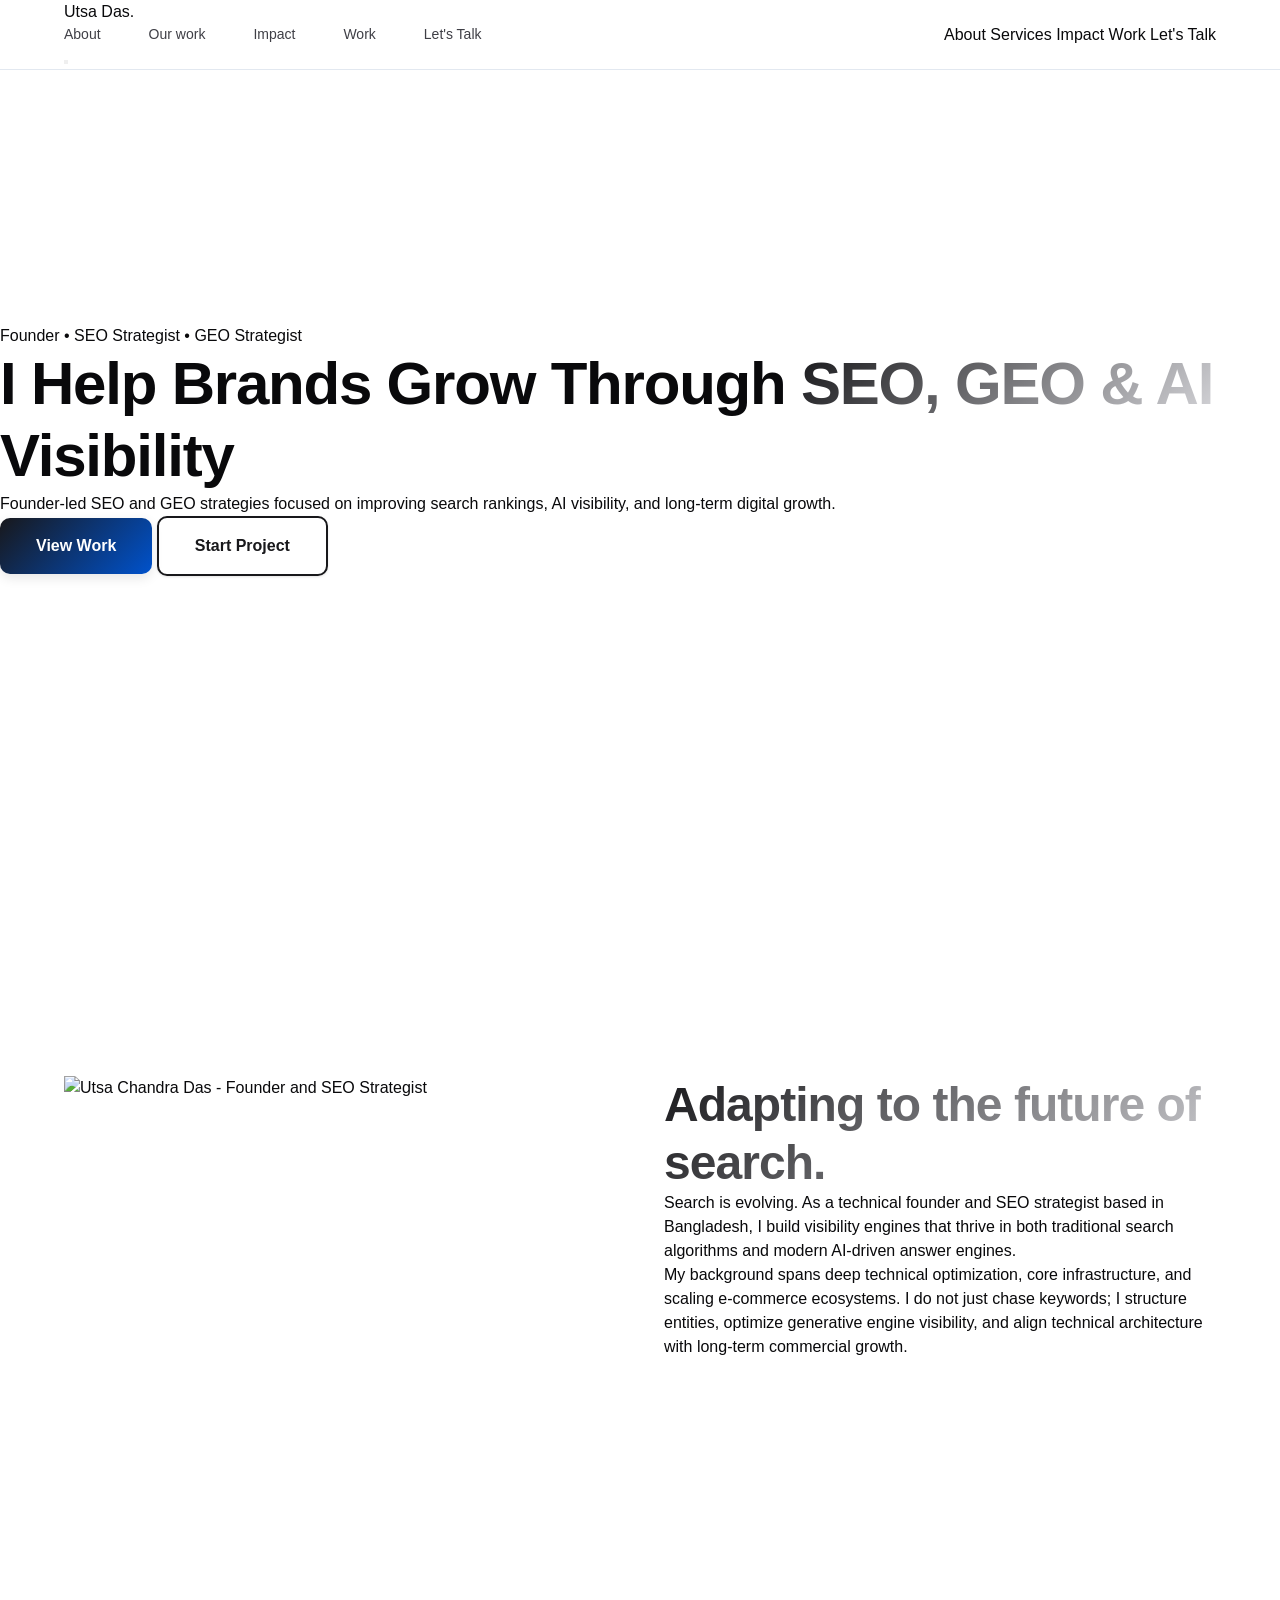
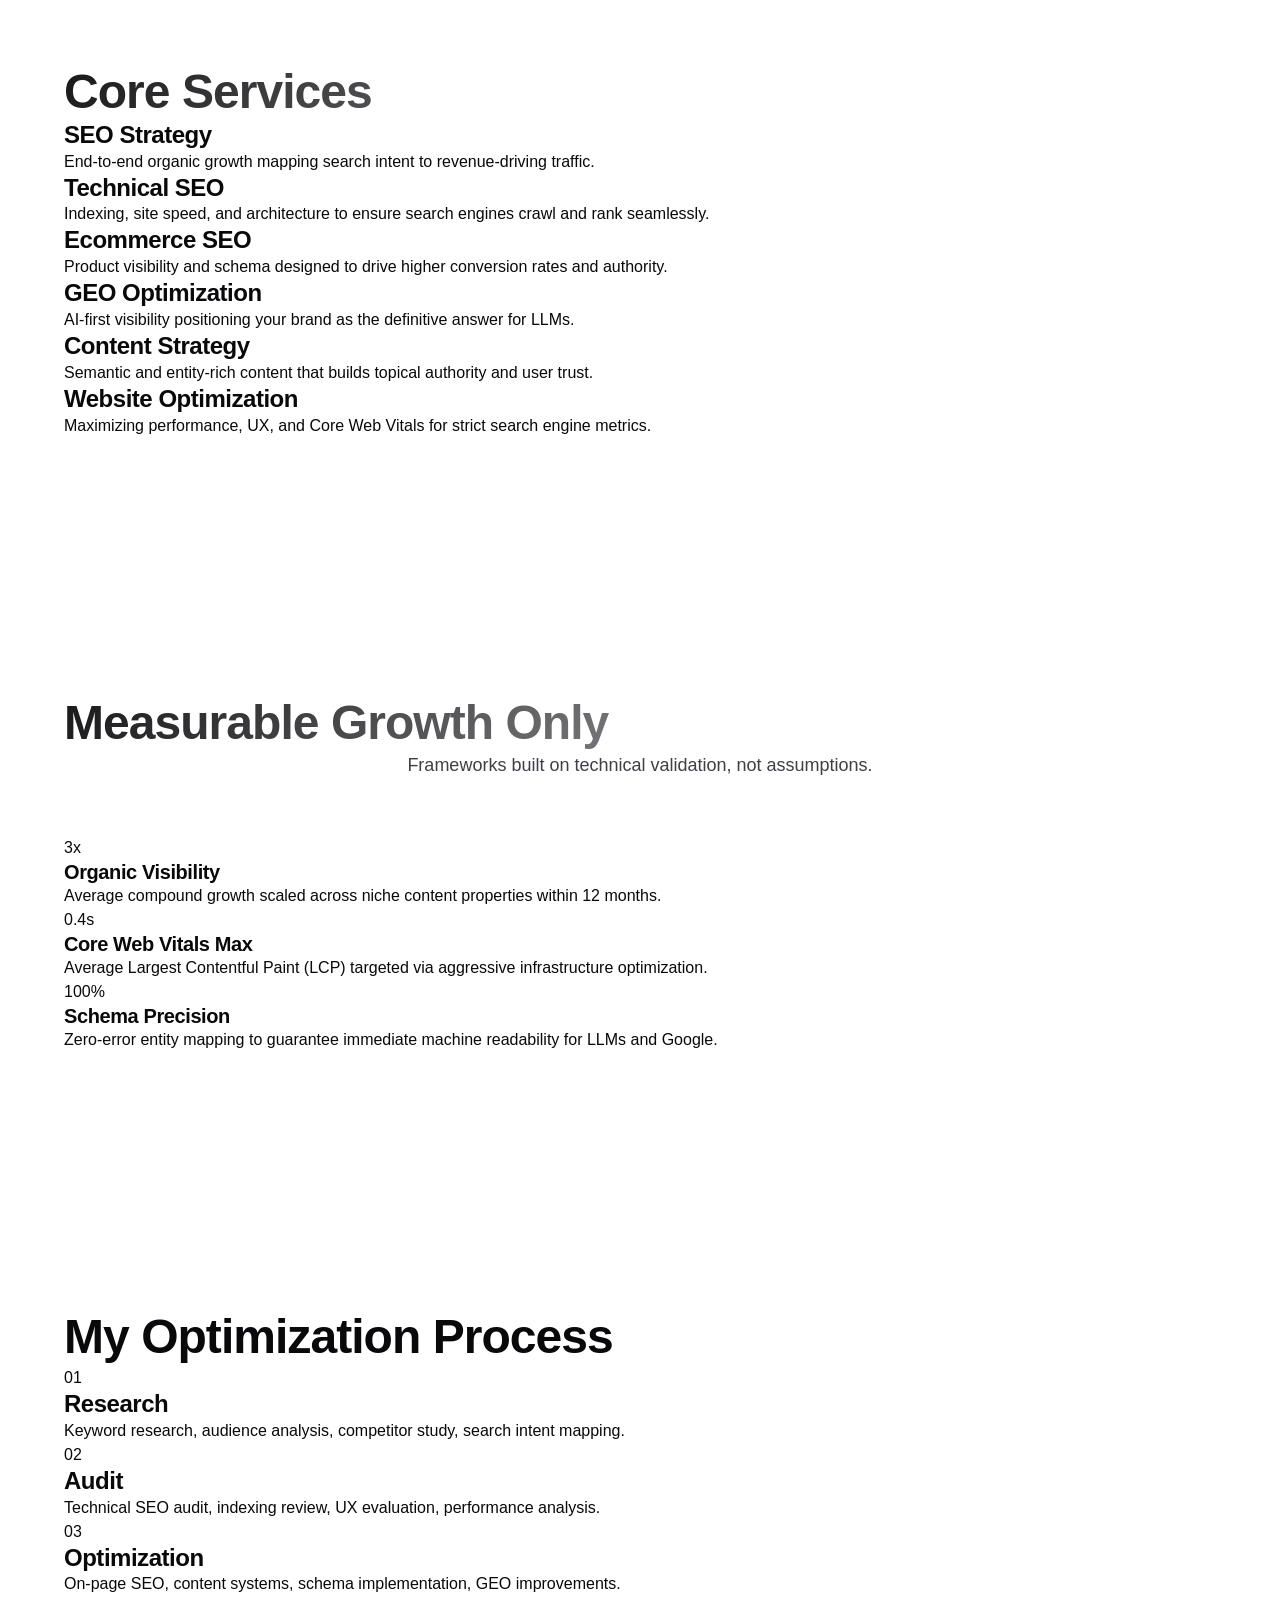
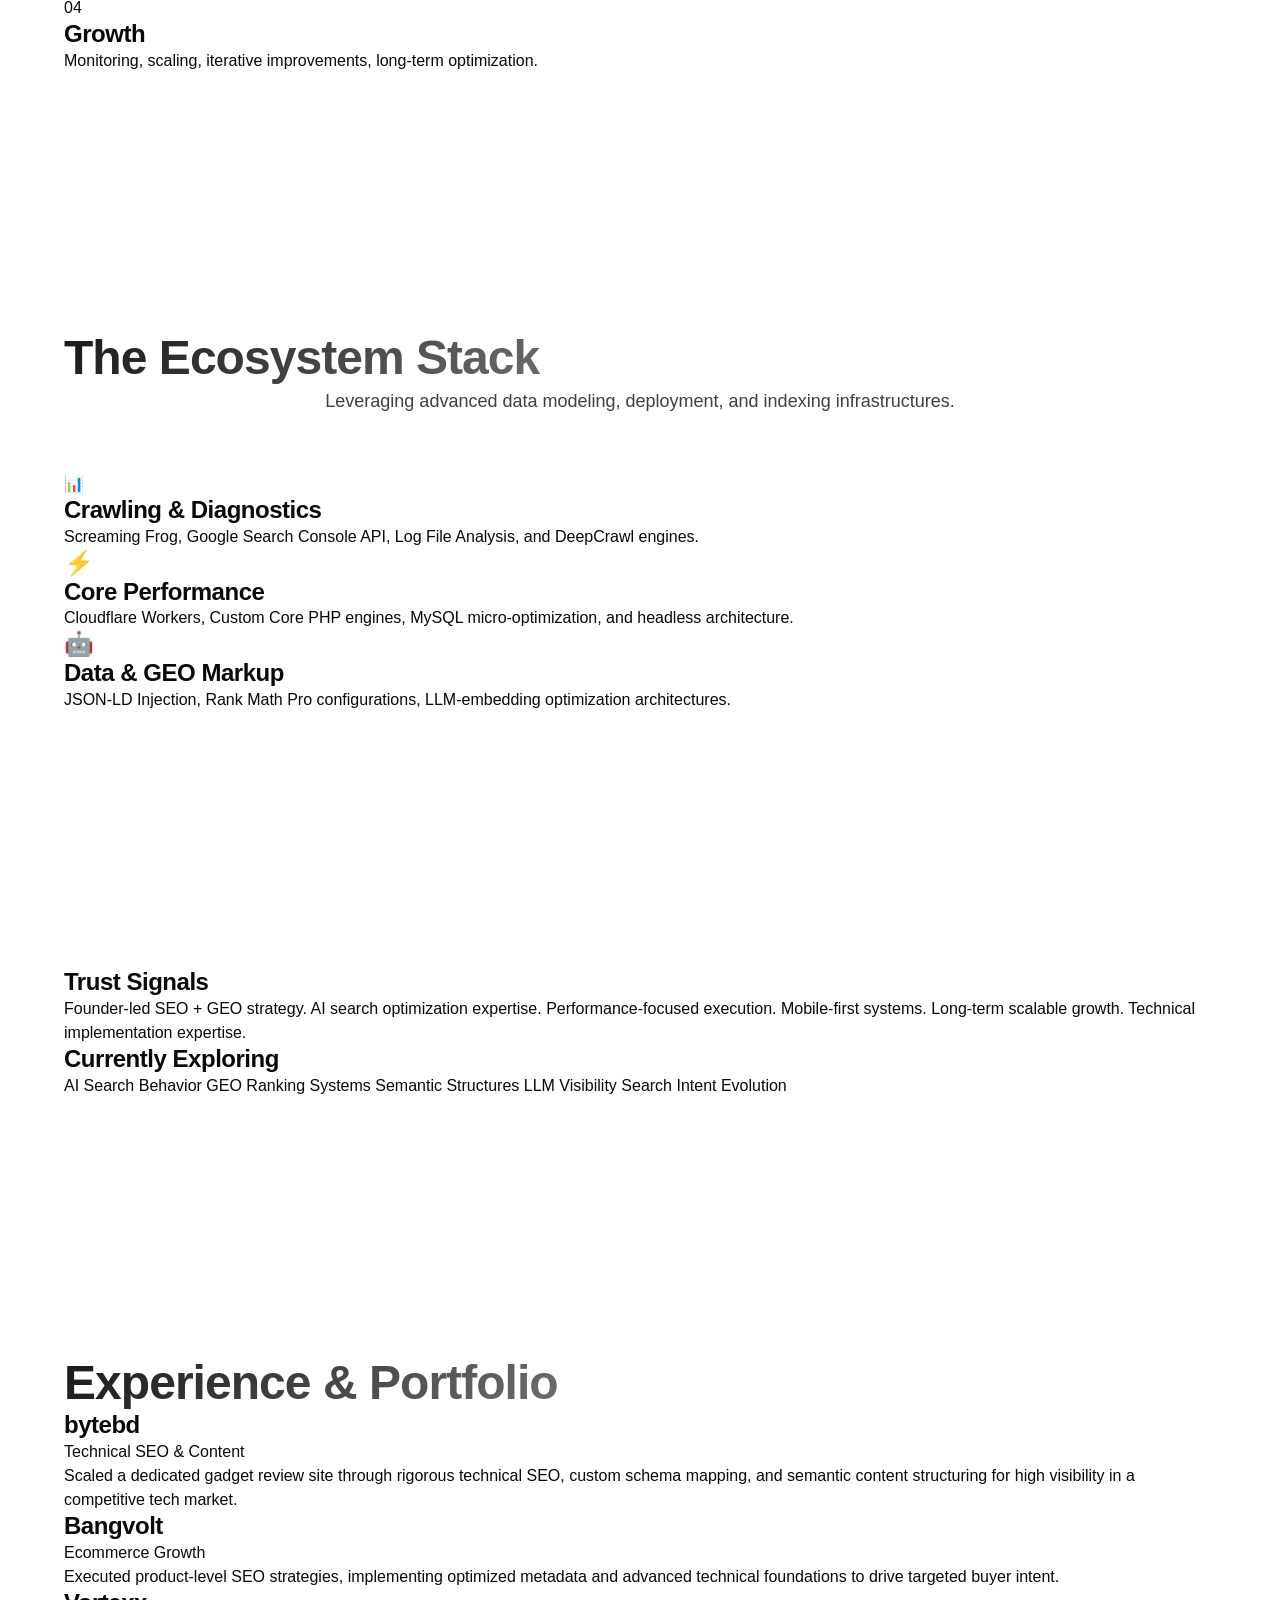
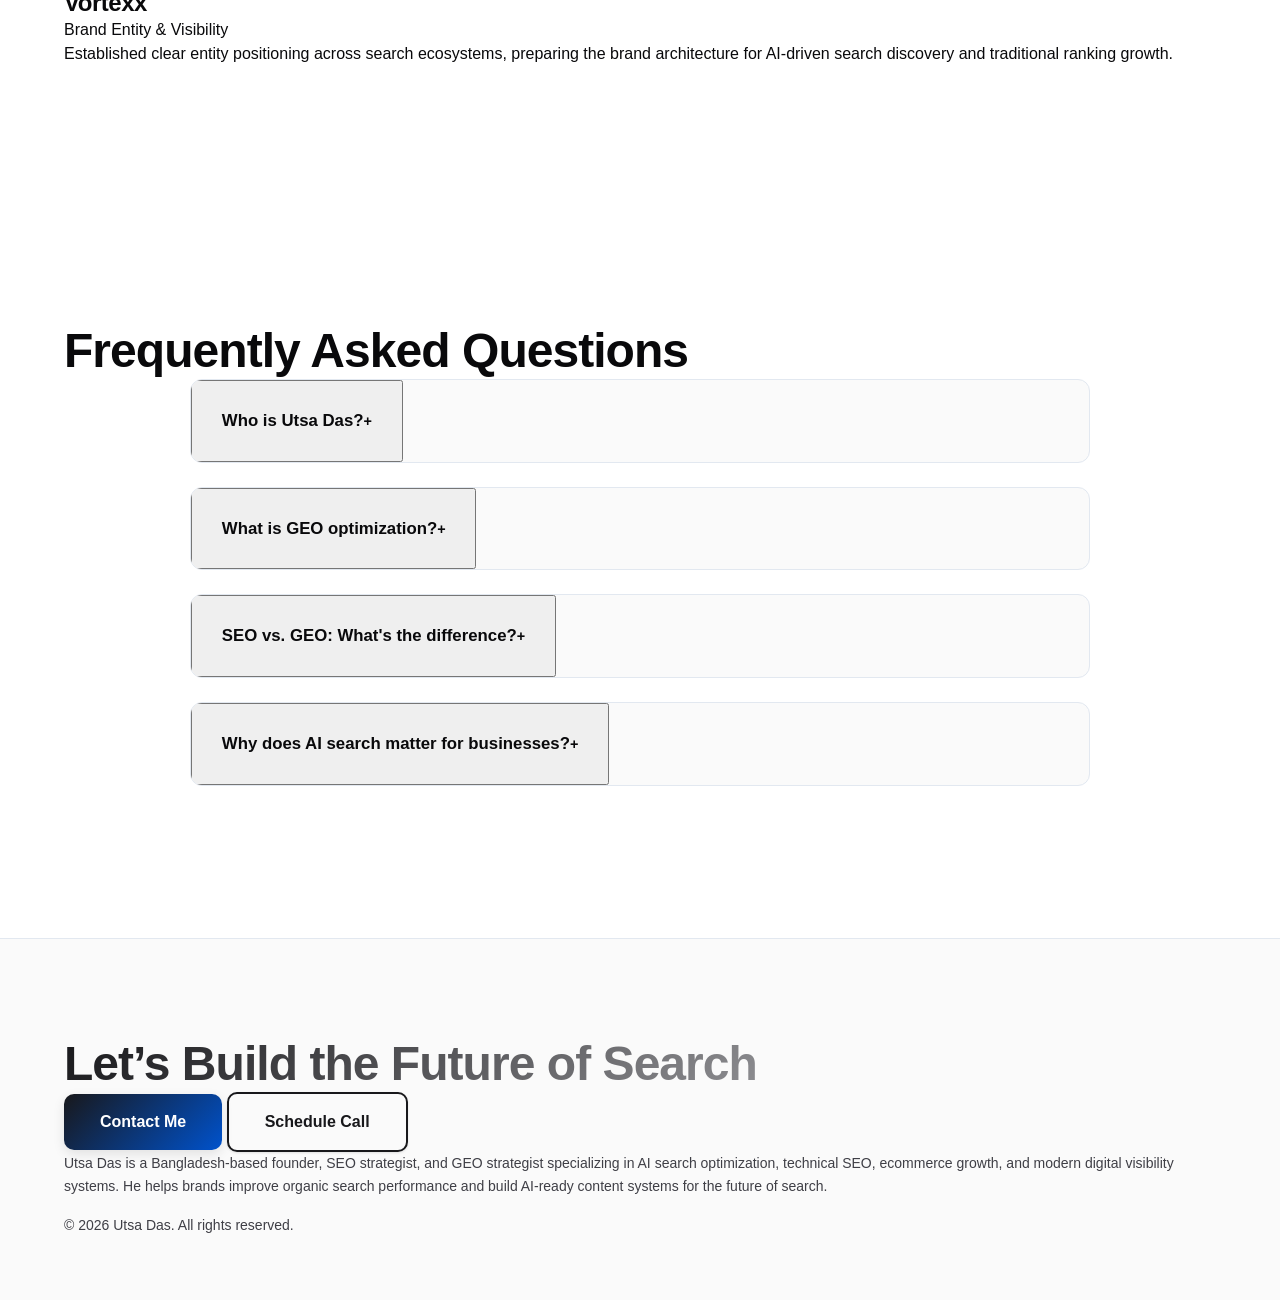
==== commit 39024919: "Refactor index.html for SEO and content structure Updated title and meta description for SEO optimiz" ====
--- a/index.html
+++ b/index.html
@@ -3,326 +3,346 @@
 <head>
     <meta charset="UTF-8">
     <meta name="viewport" content="width=device-width, initial-scale=1.0">
+    <title>Utsa Das | Founder • SEO & GEO Strategist</title>
+    <meta name="description" content="Utsa Das is a founder, SEO strategist, and GEO strategist helping brands adapt to the future of search through AI-first visibility strategies.">
     
-    <title>Utsa Das | Founder & SEO + GEO Strategist | Premium Digital Strategy</title>
-    <meta name="description" content="I'm Utsa Das, a Founder & SEO + GEO Strategist specializing in digital transformation for beauty, e-commerce, and forward-thinking brands. Dominate search engines and AI discovery platforms.">
-    <meta name="keywords" content="Utsa Das, SEO Strategist, GEO Strategist, Generative Engine Optimization, E-commerce SEO, Digital Strategy, Bangladesh SEO, AI Search Optimization">
-    <meta name="author" content="Utsa Das">
-    <meta name="robots" content="index, follow">
-    <meta name="language" content="English">
-    <meta name="revisit-after" content="7 days">
-    <link rel="canonical" href="https://utsadas.com/">
-
-    <!-- Open Graph / Facebook Meta Tags -->
+    <!-- Open Graph Meta Tags -->
+    <meta property="og:title" content="Utsa Das | SEO & GEO Strategist">
+    <meta property="og:description" content="Founder-led SEO and GEO strategies focused on improving search rankings, AI visibility, and long-term digital growth.">
     <meta property="og:type" content="website">
-    <meta property="og:url" content="https://utsadas.com/">
-    <meta property="og:title" content="Utsa Das | Founder & SEO + GEO Strategist">
-    <meta property="og:description" content="Premium digital strategy for brands. Specializing in SEO, GEO (Generative Engine Optimization), and e-commerce systems for beauty and personal care brands.">
-    <meta property="og:image" content="https://utsadas.com/assets/images/utsa.png">
-    <meta property="og:image:width" content="1200">
-    <meta property="og:image:height" content="630">
-    <meta property="og:site_name" content="Utsa Das">
-    <meta property="og:locale" content="en_US">
-
-    <!-- Twitter Meta Tags -->
-    <meta name="twitter:card" content="summary_large_image">
-    <meta name="twitter:url" content="https://utsadas.com/">
-    <meta name="twitter:title" content="Utsa Das | Founder & SEO + GEO Strategist">
-    <meta name="twitter:description" content="Premium digital strategy for brands. Specializing in SEO, GEO, and e-commerce systems.">
-    <meta name="twitter:image" content="https://utsadas.com/assets/images/utsa.png">
-    <meta name="twitter:creator" content="@utsachandradas">
-
-    <!-- Favicon & Web App Manifest -->
-    <link rel="icon" type="image/x-icon" href="assets/images/favicon.ico">
-    <link rel="apple-touch-icon" href="assets/images/favicon.ico">
-    <link rel="manifest" href="site.webmanifest">
-    <meta name="theme-color" content="#0066ff">
-
-    <!-- Preconnect to external resources -->
+
+    <!-- Fonts: Plus Jakarta Sans for Premium SaaS Aesthetic -->
     <link rel="preconnect" href="https://fonts.googleapis.com">
     <link rel="preconnect" href="https://fonts.gstatic.com" crossorigin>
-    <link rel="dns-prefetch" href="https://www.google-analytics.com">
-
-    <!-- Styles -->
+    <link href="https://fonts.googleapis.com/css2?family=Plus+Jakarta+Sans:wght@400;500;600;700;800&display=swap" rel="stylesheet">
+
+    <!-- External CSS -->
     <link rel="stylesheet" href="style.css">
-    <link rel="preconnect" href="https://fonts.googleapis.com">
-    <link rel="preconnect" href="https://fonts.gstatic.com" crossorigin>
-    <link rel="preload" href="https://fonts.googleapis.com/css2?family=Inter:wght@400;500;600;700;800;900&display=swap" as="style">
-    <link href="https://fonts.googleapis.com/css2?family=Inter:wght@400;500;600;700;800;900&display=swap" rel="stylesheet">
-
-    <!-- Schema Markup - Person (Utsa Das) -->
+
+    <!-- Schema.org JSON-LD -->
     <script type="application/ld+json">
     {
       "@context": "https://schema.org",
-      "@type": "Person",
-      "name": "Utsa Das",
-      "url": "https://utsadas.com",
-      "image": "https://utsadas.com/assets/images/utsa.png",
-      "jobTitle": "Founder & SEO + GEO Strategist",
-      "description": "Premium digital strategy specialist focusing on SEO, GEO (Generative Engine Optimization), and e-commerce systems for beauty and personal care brands.",
-      "sameAs": [
-        "https://www.facebook.com/share/1BEiXKVGDx/",
-        "https://www.instagram.com/utsa_chandra_das",
-        "https://www.linkedin.com/in/utsa-das-3473a53a7"
-      ],
-      "address": {
-        "@type": "PostalAddress",
-        "addressCountry": "BD"
-      },
-      "contactPoint": {
-        "@type": "ContactPoint",
-        "contactType": "Customer Service",
-        "telephone": "+880-186-139-3416",
-        "url": "https://wa.me/8801861393416"
-      }
-    }
-    </script>
-
-    <!-- Schema Markup - Organization -->
-    <script type="application/ld+json">
-    {
-      "@context": "https://schema.org",
-      "@type": "Organization",
-      "name": "Utsa Das",
-      "url": "https://utsadas.com",
-      "logo": "https://utsadas.com/assets/images/favicon.ico",
-      "description": "Premium digital strategy and SEO/GEO optimization services",
-      "sameAs": [
-        "https://www.facebook.com/share/1BEiXKVGDx/",
-        "https://www.instagram.com/utsa_chandra_das",
-        "https://www.linkedin.com/in/utsa-das-3473a53a7"
-      ],
-      "contactPoint": {
-        "@type": "ContactPoint",
-        "contactType": "Customer Service",
-        "telephone": "+880-186-139-3416"
-      }
-    }
-    </script>
-
-    <!-- Schema Markup - BreadcrumbList -->
-    <script type="application/ld+json">
-    {
-      "@context": "https://schema.org",
-      "@type": "BreadcrumbList",
-      "itemListElement": [
+      "@graph": [
         {
-          "@type": "ListItem",
-          "position": 1,
-          "name": "Home",
-          "item": "https://utsadas.com/"
+          "@type": "Person",
+          "@id": "https://yourdomain.com/#person",
+          "name": "Utsa Chandra Das",
+          "alternateName": "Utsa Das",
+          "jobTitle": "Founder, SEO Strategist, GEO Strategist",
+          "image": "https://yourdomain.com/utsa-das.jpg",
+          "url": "https://yourdomain.com",
+          "nationality": "Bangladeshi",
+          "knowsAbout": [
+            "Search Engine Optimization",
+            "Generative Engine Optimization",
+            "Technical SEO",
+            "Ecommerce SEO",
+            "AI Search Optimization",
+            "Semantic Search"
+          ]
+        },
+        {
+          "@type": "WebSite",
+          "@id": "https://yourdomain.com/#website",
+          "url": "https://yourdomain.com",
+          "name": "Utsa Das - SEO & GEO Strategist",
+          "publisher": {
+            "@id": "https://yourdomain.com/#person"
+          }
         }
       ]
     }
     </script>
 </head>
 <body>
-    <!-- Navigation -->
-    <nav role="navigation" aria-label="Main navigation">
-        <a href="index.html" class="logo" aria-label="Utsa Das - Home">Utsa Das</a>
-        <ul class="nav-links">
-            <li><a href="index.html" class="active">Home</a></li>
-            <li><a href="services.html">Services</a></li>
-            <li><a href="case-studies.html">Case Studies</a></li>
-            <li><a href="skills.html">Skills</a></li>
-            <li><a href="testimonials.html">Testimonials</a></li>
-            <li><a href="about.html">About</a></li>
-            <li><a href="faq.html">FAQ</a></li>
-            <li><a href="contact.html">Contact</a></li>
-        </ul>
-        <div class="mobile-toggle" role="button" tabindex="0" aria-label="Toggle navigation menu" aria-expanded="false">
-            <span></span>
-            <span></span>
-            <span></span>
+
+    <!-- NAVIGATION -->
+    <nav class="navbar">
+        <div class="nav-container">
+            <a href="#" class="nav-logo">Utsa Das.</a>
+            
+            <!-- Desktop Links -->
+            <div class="nav-links desktop-only">
+                <a href="#about">About</a>
+                <a href="#our-work">Our work</a>
+                <a href="#impact">Impact</a>
+                <a href="#work">Work</a>
+                <a href="#contact" class="btn-nav">Let's Talk</a>
+            </div>
+
+            <!-- Hamburger Button for Mobile -->
+            <button class="menu-toggle mobile-only" aria-label="Toggle Menu">
+                <span class="hamburger-line"></span>
+                <span class="hamburger-line"></span>
+            </button>
+        </div>
+
+        <!-- Mobile Menu Drawer -->
+        <div class="mobile-menu mobile-only">
+            <div class="mobile-menu-links">
+                <a href="#about" class="mobile-nav-link">About</a>
+                <a href="#services" class="mobile-nav-link">Services</a>
+                <a href="#impact" class="mobile-nav-link">Impact</a>
+                <a href="#work" class="mobile-nav-link">Work</a>
+                <a href="#contact" class="btn-nav mobile-nav-link">Let's Talk</a>
+            </div>
         </div>
     </nav>
 
-    <main>
-        <!-- Premium Agency Hero Section -->
-        <section class="hero-premium" aria-labelledby="hero-title">
-            <div class="hero-container">
-                <div class="hero-header-meta" data-reveal>
-                    <span class="meta-label">Founder & Strategist</span>
-                    <span class="meta-divider"></span>
-                    <span class="meta-label">SEO + GEO Specialist</span>
-                </div>
-                <h1 id="hero-title" class="hero-display" data-reveal>
-                    The Future of Search is <span class="text-outline">Generative.</span><br>
-                    Is Your Brand <span class="text-italic">Ready?</span>
-                </h1>
-                <div class="hero-bottom-content">
-                    <div class="hero-description" data-reveal>
-                        <p>I build advanced digital systems that dominate traditional search and AI discovery platforms. Specializing in beauty, D2C, and high-growth brands.</p>
-                        <div class="cta-minimal-group">
-                            <a href="contact.html" class="btn-minimal">
-                                Start a Collaboration
-                                <span class="arrow">→</span>
-                            </a>
-                            <a href="case-studies.html" class="btn-minimal secondary">
-                                View Case Studies
-                            </a>
-                        </div>
-                    </div>
-                    <div class="hero-scroll-indicator" data-reveal>
-                        <div class="mouse"></div>
-                        <span>Scroll to Explore</span>
-                    </div>
-                </div>
-            </div>
-            <div class="hero-image" data-reveal>
-                <img src="assets/images/utsa.png" alt="Utsa Das - Founder & SEO + GEO Strategist" loading="lazy" decoding="async">
-            </div>
-        </section>
-
-        <!-- Target Audience Section -->
-        <section class="target-audience-section" aria-labelledby="audience-title">
-            <h2 id="audience-title" class="section-title" data-reveal>Who I Work With</h2>
-            <p class="section-subtitle" data-reveal>
-                I partner with ambitious brands and founders to build digital systems that dominate both traditional search and AI discovery.
-            </p>
-            <div class="audience-grid">
-                <div class="audience-card" data-reveal>
-                    <h3>Startups & Scale-ups</h3>
-                    <p>Scalable SEO foundations for fast-growing companies establishing market authority and competitive advantage.</p>
-                </div>
-                <div class="audience-card" data-reveal>
-                    <h3>E-commerce Brands</h3>
-                    <p>Specialized systems for beauty & personal care, focused on product discovery, conversion optimization, and revenue growth.</p>
-                </div>
-                <div class="audience-card" data-reveal>
-                    <h3>Local Businesses</h3>
-                    <p>Dominating regional markets with hyper-local SEO, GEO optimization, and modern search visibility strategies.</p>
-                </div>
-                <div class="audience-card" data-reveal>
-                    <h3>Global Enterprises</h3>
-                    <p>Comprehensive SEO + GEO optimization for international brands needing multi-market reach and AI search presence.</p>
-                </div>
-            </div>
-        </section>
-
-        <!-- Why SEO + GEO Matters Section -->
-        <section class="seo-geo-section" aria-labelledby="seo-geo-title">
-            <div class="seo-geo-content">
-                <div class="seo-geo-text">
-                    <h2 data-reveal>Why SEO + GEO Matters</h2>
-                    <p class="section-subtitle" data-reveal>Traditional SEO is no longer enough. In the age of AI, your brand needs to be discoverable where the answers are generated.</p>
-                    <div class="impact-list">
-                        <div class="impact-item" data-reveal>
-                            <div class="impact-icon">01</div>
-                            <div class="impact-text">
-                                <h4>Beyond Google Search</h4>
-                                <p>Traditional SEO targets rankings on search engines. GEO (Generative Engine Optimization) ensures your brand appears in AI-generated answers on ChatGPT, Perplexity, Gemini, and emerging AI platforms.</p>
-                            </div>
-                        </div>
-                        <div class="impact-item" data-reveal>
-                            <div class="impact-icon">02</div>
-                            <div class="impact-text">
-                                <h4>AI Search Visibility</h4>
-                                <p>Position your brand as the primary source for AI recommendations and summaries. As search behavior shifts toward AI, this becomes your competitive moat.</p>
-                            </div>
-                        </div>
-                        <div class="impact-item" data-reveal>
-                            <div class="impact-icon">03</div>
-                            <div class="impact-text">
-                                <h4>Measurable Business Impact</h4>
-                                <p>Drive high-intent traffic, build unparalleled trust, and increase conversions by being present at every touchpoint of the modern user journey.</p>
-                            </div>
-                        </div>
-                    </div>
-                </div>
-                <div class="hero-image" data-reveal>
-                    <img src="assets/images/seo.png" alt="SEO + GEO Strategy" class="seo-image-filter" loading="lazy" decoding="async">
-                </div>
-            </div>
-        </section>
-
-        <!-- Core Services Section -->
-        <section id="services" aria-labelledby="services-title">
-            <h2 id="services-title" class="section-title" data-reveal>Core Services</h2>
-            <p class="section-subtitle" data-reveal>
-                Comprehensive strategies designed to maximize your visibility across search engines and AI platforms.
-            </p>
-            <div class="services-grid">
-                <div class="service-card" data-reveal>
+    <!-- HERO SECTION -->
+    <header class="hero">
+        <div class="container reveal">
+            <div class="designation">Founder • SEO Strategist • GEO Strategist</div>
+            <h1>I Help Brands Grow Through <span class="gradient-text">SEO, GEO & AI</span> Visibility</h1>
+            <p>Founder-led SEO and GEO strategies focused on improving search rankings, AI visibility, and long-term digital growth.</p>
+            <div class="btn-group">
+                <a href="#work" class="btn btn-primary">View Work</a>
+                <a href="#contact" class="btn btn-secondary">Start Project</a>
+            </div>
+        </div>
+    </header>
+
+    <!-- ABOUT SECTION -->
+    <section id="about" class="bg-surface">
+        <div class="container reveal">
+            <div class="about-grid">
+                <div class="square-image-wrapper">
+                    <img src="utsa-das.jpg" alt="Utsa Chandra Das - Founder and SEO Strategist" loading="lazy">
+                </div>
+                <div class="about-content">
+                    <h2 class="gradient-text">Adapting to the future of search.</h2>
+                    <p>Search is evolving. As a technical founder and SEO strategist based in Bangladesh, I build visibility engines that thrive in both traditional search algorithms and modern AI-driven answer engines.</p>
+                    <p>My background spans deep technical optimization, core infrastructure, and scaling e-commerce ecosystems. I do not just chase keywords; I structure entities, optimize generative engine visibility, and align technical architecture with long-term commercial growth.</p>
+                </div>
+            </div>
+        </div>
+    </section>
+
+    <!-- SERVICES SECTION -->
+    <section id="services">
+        <div class="container">
+            <h2 class="reveal gradient-text">Core Services</h2>
+            <div class="bento-grid">
+                <article class="glass-card reveal">
                     <h3>SEO Strategy</h3>
-                    <p>Website structure, keyword planning, and on-page optimization for maximum search visibility.</p>
-                    <ul>
-                        <li>Technical SEO Audit</li>
-                        <li>Keyword Research & Mapping</li>
-                        <li>On-page Optimization</li>
-                        <li>Link Building Strategy</li>
-                    </ul>
-                </div>
-                <div class="service-card" data-reveal>
+                    <p>End-to-end organic growth mapping search intent to revenue-driving traffic.</p>
+                </article>
+                <article class="glass-card reveal" style="transition-delay: 0.1s;">
+                    <h3>Technical SEO</h3>
+                    <p>Indexing, site speed, and architecture to ensure search engines crawl and rank seamlessly.</p>
+                </article>
+                <article class="glass-card reveal" style="transition-delay: 0.2s;">
+                    <h3>Ecommerce SEO</h3>
+                    <p>Product visibility and schema designed to drive higher conversion rates and authority.</p>
+                </article>
+                <article class="glass-card reveal">
                     <h3>GEO Optimization</h3>
-                    <p>Optimizing content and structure for AI-based search engines and generative systems.</p>
-                    <ul>
-                        <li>AI Intent Mapping</li>
-                        <li>Citation Strategy</li>
-                        <li>LLM-Friendly Content</li>
-                        <li>Generative Search Visibility</li>
-                    </ul>
-                </div>
-                <div class="service-card" data-reveal>
-                    <h3>E-commerce Strategy</h3>
-                    <p>Designing product flows and architecture to improve UX, conversions, and revenue.</p>
-                    <ul>
-                        <li>Funnel Optimization</li>
-                        <li>Product SEO</li>
-                        <li>UX Architecture</li>
-                        <li>Conversion Rate Optimization</li>
-                    </ul>
-                </div>
-            </div>
-        </section>
-
-        <!-- Final CTA Section -->
-        <section class="cta-section" data-reveal>
-            <h2>Ready to scale your digital presence?</h2>
-            <p>Let's build a future-proof strategy for your brand.</p>
-            <div class="cta-group">
-                <a href="contact.html" class="btn btn-primary">Start a Project</a>
-                <a href="https://wa.me/8801861393416" class="whatsapp-btn" target="_blank" rel="noopener noreferrer">WhatsApp Us</a>
-            </div>
-        </section>
-    </main>
-
-    <!-- Footer -->
-    <footer role="contentinfo">
-        <div class="footer-grid">
-            <div class="footer-section">
-                <h3>Utsa Das</h3>
-                <p>Founder | SEO & GEO Strategist</p>
-                <p>Helping brands navigate the transition from traditional search to AI-driven discovery.</p>
-            </div>
-            <div class="footer-section">
-                <h3>Navigation</h3>
-                <ul>
-                    <li><a href="index.html">Home</a></li>
-                    <li><a href="services.html">Services</a></li>
-                    <li><a href="case-studies.html">Case Studies</a></li>
-                    <li><a href="skills.html">Skills</a></li>
-                    <li><a href="testimonials.html">Testimonials</a></li>
-                    <li><a href="about.html">About</a></li>
-                    <li><a href="faq.html">FAQ</a></li>
-                    <li><a href="contact.html">Contact</a></li>
-                </ul>
-            </div>
-            <div class="footer-section">
-                <h3>Connect</h3>
-                <ul>
-                    <li><a href="https://www.facebook.com/share/1BEiXKVGDx/" target="_blank" rel="noopener noreferrer">Facebook</a></li>
-                    <li><a href="https://www.instagram.com/utsa_chandra_das" target="_blank" rel="noopener noreferrer">Instagram</a></li>
-                    <li><a href="https://www.linkedin.com/in/utsa-das-3473a53a7" target="_blank" rel="noopener noreferrer">LinkedIn</a></li>
-                    <li><a href="https://wa.me/8801861393416" target="_blank" rel="noopener noreferrer">WhatsApp</a></li>
-                </ul>
-            </div>
-        </div>
-        <div class="footer-bottom">
-            <p>&copy; 2026 Utsa Das. All rights reserved. | <a href="privacy.html">Privacy Policy</a></p>
+                    <p>AI-first visibility positioning your brand as the definitive answer for LLMs.</p>
+                </article>
+                <article class="glass-card reveal" style="transition-delay: 0.1s;">
+                    <h3>Content Strategy</h3>
+                    <p>Semantic and entity-rich content that builds topical authority and user trust.</p>
+                </article>
+                <article class="glass-card reveal" style="transition-delay: 0.2s;">
+                    <h3>Website Optimization</h3>
+                    <p>Maximizing performance, UX, and Core Web Vitals for strict search engine metrics.</p>
+                </article>
+            </div>
+        </div>
+    </section>
+
+    <!-- NEW SECTION: IMPACT & METRICS -->
+    <section id="impact" class="bg-surface">
+        <div class="container">
+            <h2 class="reveal gradient-text">Measurable Growth Only</h2>
+            <p class="section-subtitle reveal">Frameworks built on technical validation, not assumptions.</p>
+            
+            <div class="metrics-grid">
+                <div class="metric-card reveal">
+                    <div class="metric-number">3x</div>
+                    <h4>Organic Visibility</h4>
+                    <p>Average compound growth scaled across niche content properties within 12 months.</p>
+                </div>
+                <div class="metric-card reveal" style="transition-delay: 0.1s;">
+                    <div class="metric-number">0.4s</div>
+                    <h4>Core Web Vitals Max</h4>
+                    <p>Average Largest Contentful Paint (LCP) targeted via aggressive infrastructure optimization.</p>
+                </div>
+                <div class="metric-card reveal" style="transition-delay: 0.2s;">
+                    <div class="metric-number">100%</div>
+                    <h4>Schema Precision</h4>
+                    <p>Zero-error entity mapping to guarantee immediate machine readability for LLMs and Google.</p>
+                </div>
+            </div>
+        </div>
+    </section>
+
+    <!-- OPTIMIZATION PROCESS -->
+    <section id="process">
+        <div class="container">
+            <h2 class="reveal">My Optimization Process</h2>
+            <div class="process-grid">
+                <div class="reveal">
+                    <span class="step-number">01</span>
+                    <h3>Research</h3>
+                    <p>Keyword research, audience analysis, competitor study, search intent mapping.</p>
+                </div>
+                <div class="reveal" style="transition-delay: 0.1s;">
+                    <span class="step-number">02</span>
+                    <h3>Audit</h3>
+                    <p>Technical SEO audit, indexing review, UX evaluation, performance analysis.</p>
+                </div>
+                <div class="reveal" style="transition-delay: 0.2s;">
+                    <span class="step-number">03</span>
+                    <h3>Optimization</h3>
+                    <p>On-page SEO, content systems, schema implementation, GEO improvements.</p>
+                </div>
+                <div class="reveal" style="transition-delay: 0.3s;">
+                    <span class="step-number">04</span>
+                    <h3>Growth</h3>
+                    <p>Monitoring, scaling, iterative improvements, long-term optimization.</p>
+                </div>
+            </div>
+        </div>
+    </section>
+
+    <!-- NEW SECTION: THE STRATEGIC ECOSYSTEM (TOOLKIT) -->
+    <section id="toolkit" class="bg-surface">
+        <div class="container">
+            <h2 class="reveal gradient-text">The Ecosystem Stack</h2>
+            <p class="section-subtitle reveal">Leveraging advanced data modeling, deployment, and indexing infrastructures.</p>
+            
+            <div class="toolkit-grid">
+                <div class="toolkit-card reveal">
+                    <div class="toolkit-icon">📊</div>
+                    <h3>Crawling & Diagnostics</h3>
+                    <p>Screaming Frog, Google Search Console API, Log File Analysis, and DeepCrawl engines.</p>
+                </div>
+                <div class="toolkit-card reveal" style="transition-delay: 0.1s;">
+                    <h3>⚡</h3>
+                    <h3>Core Performance</h3>
+                    <p>Cloudflare Workers, Custom Core PHP engines, MySQL micro-optimization, and headless architecture.</p>
+                </div>
+                <div class="toolkit-card reveal" style="transition-delay: 0.2s;">
+                    <h3>🤖</h3>
+                    <h3>Data & GEO Markup</h3>
+                    <p>JSON-LD Injection, Rank Math Pro configurations, LLM-embedding optimization architectures.</p>
+                </div>
+            </div>
+        </div>
+    </section>
+
+    <!-- TRUST & EXPLORING -->
+    <section id="trust">
+        <div class="container">
+            <div class="bento-asymmetric">
+                <article class="glass-card reveal">
+                    <h3>Trust Signals</h3>
+                    <p>Founder-led SEO + GEO strategy. AI search optimization expertise. Performance-focused execution. Mobile-first systems. Long-term scalable growth. Technical implementation expertise.</p>
+                </article>
+                <article class="glass-card reveal" style="transition-delay: 0.1s;">
+                    <h3>Currently Exploring</h3>
+                    <div class="pill-container">
+                        <span class="pill">AI Search Behavior</span>
+                        <span class="pill">GEO Ranking Systems</span>
+                        <span class="pill">Semantic Structures</span>
+                        <span class="pill">LLM Visibility</span>
+                        <span class="pill">Search Intent Evolution</span>
+                    </div>
+                </article>
+            </div>
+        </div>
+    </section>
+
+    <!-- PORTFOLIO -->
+    <section id="work" class="bg-surface">
+        <div class="container">
+            <h2 class="reveal gradient-text">Experience & Portfolio</h2>
+            <div class="bento-grid">
+                <article class="glass-card reveal">
+                    <h3>bytebd</h3>
+                    <span class="project-tag">Technical SEO & Content</span>
+                    <p>Scaled a dedicated gadget review site through rigorous technical SEO, custom schema mapping, and semantic content structuring for high visibility in a competitive tech market.</p>
+                </article>
+                <article class="glass-card reveal" style="transition-delay: 0.1s;">
+                    <h3>Bangvolt</h3>
+                    <span class="project-tag">Ecommerce Growth</span>
+                    <p>Executed product-level SEO strategies, implementing optimized metadata and advanced technical foundations to drive targeted buyer intent.</p>
+                </article>
+                <article class="glass-card reveal" style="transition-delay: 0.2s;">
+                    <h3>Vortexx</h3>
+                    <span class="project-tag">Brand Entity & Visibility</span>
+                    <p>Established clear entity positioning across search ecosystems, preparing the brand architecture for AI-driven search discovery and traditional ranking growth.</p>
+                </article>
+            </div>
+        </div>
+    </section>
+
+    <!-- FAQ -->
+    <section id="faq">
+        <div class="container reveal">
+            <h2>Frequently Asked Questions</h2>
+            <div class="faq-container">
+                <div class="faq-item">
+                    <button class="faq-question">
+                        Who is Utsa Das?
+                        <span class="faq-icon">+</span>
+                    </button>
+                    <div class="faq-answer">
+                        <p>Utsa Das is a founder, SEO strategist, and GEO optimization specialist based in Bangladesh. He helps brands build technical search visibility, scale e-commerce platforms, and optimize content for both traditional search engines and AI systems.</p>
+                    </div>
+                </div>
+                <div class="faq-item">
+                    <button class="faq-question">
+                        What is GEO optimization?
+                        <span class="faq-icon">+</span>
+                    </button>
+                    <div class="faq-answer">
+                        <p>Generative Engine Optimization (GEO) is the process of structuring website content and entities so that AI-driven search engines, like ChatGPT, Gemini, and Perplexity, accurately cite and recommend your brand in their generated answers.</p>
+                    </div>
+                </div>
+                <div class="faq-item">
+                    <button class="faq-question">
+                        SEO vs. GEO: What's the difference?
+                        <span class="faq-icon">+</span>
+                    </button>
+                    <div class="faq-answer">
+                        <p>SEO focuses on ranking web pages in traditional search engine results through links, keywords, and technical structure. GEO focuses on being the primary cited source in AI-generated responses through entity recognition, semantic depth, and authoritative context.</p>
+                    </div>
+                </div>
+                <div class="faq-item">
+                    <button class="faq-question">
+                        Why does AI search matter for businesses?
+                        <span class="faq-icon">+</span>
+                    </button>
+                    <div class="faq-answer">
+                        <p>Users are rapidly shifting from traditional search queries to conversational AI prompts. Optimizing for AI search ensures your brand remains visible, authoritative, and recommended in the exact platforms where your future customers are asking questions.</p>
+                    </div>
+                </div>
+            </div>
+        </div>
+    </section>
+
+    <!-- FOOTER / CTA -->
+    <footer id="contact" class="bg-surface">
+        <div class="container">
+            <div class="footer-cta reveal">
+                <h2 class="gradient-text">Let’s Build the Future of Search</h2>
+                <div class="btn-group">
+                    <a href="#" class="btn btn-primary">Contact Me</a>
+                    <a href="#" class="btn btn-secondary">Schedule Call</a>
+                </div>
+            </div>
+            
+            <div class="seo-footer-block">
+                <p>Utsa Das is a Bangladesh-based founder, SEO strategist, and GEO strategist specializing in AI search optimization, technical SEO, ecommerce growth, and modern digital visibility systems. He helps brands improve organic search performance and build AI-ready content systems for the future of search.</p>
+                <p style="margin-top: 1rem; color: var(--text-secondary);">&copy; <script>document.write(new Date().getFullYear())</script> Utsa Das. All rights reserved.</p>
+            </div>
         </div>
     </footer>
 
-    <script src="script.js" defer></script>
+    <!-- External JS -->
+    <script src="script.js"></script>
 </body>
 </html>
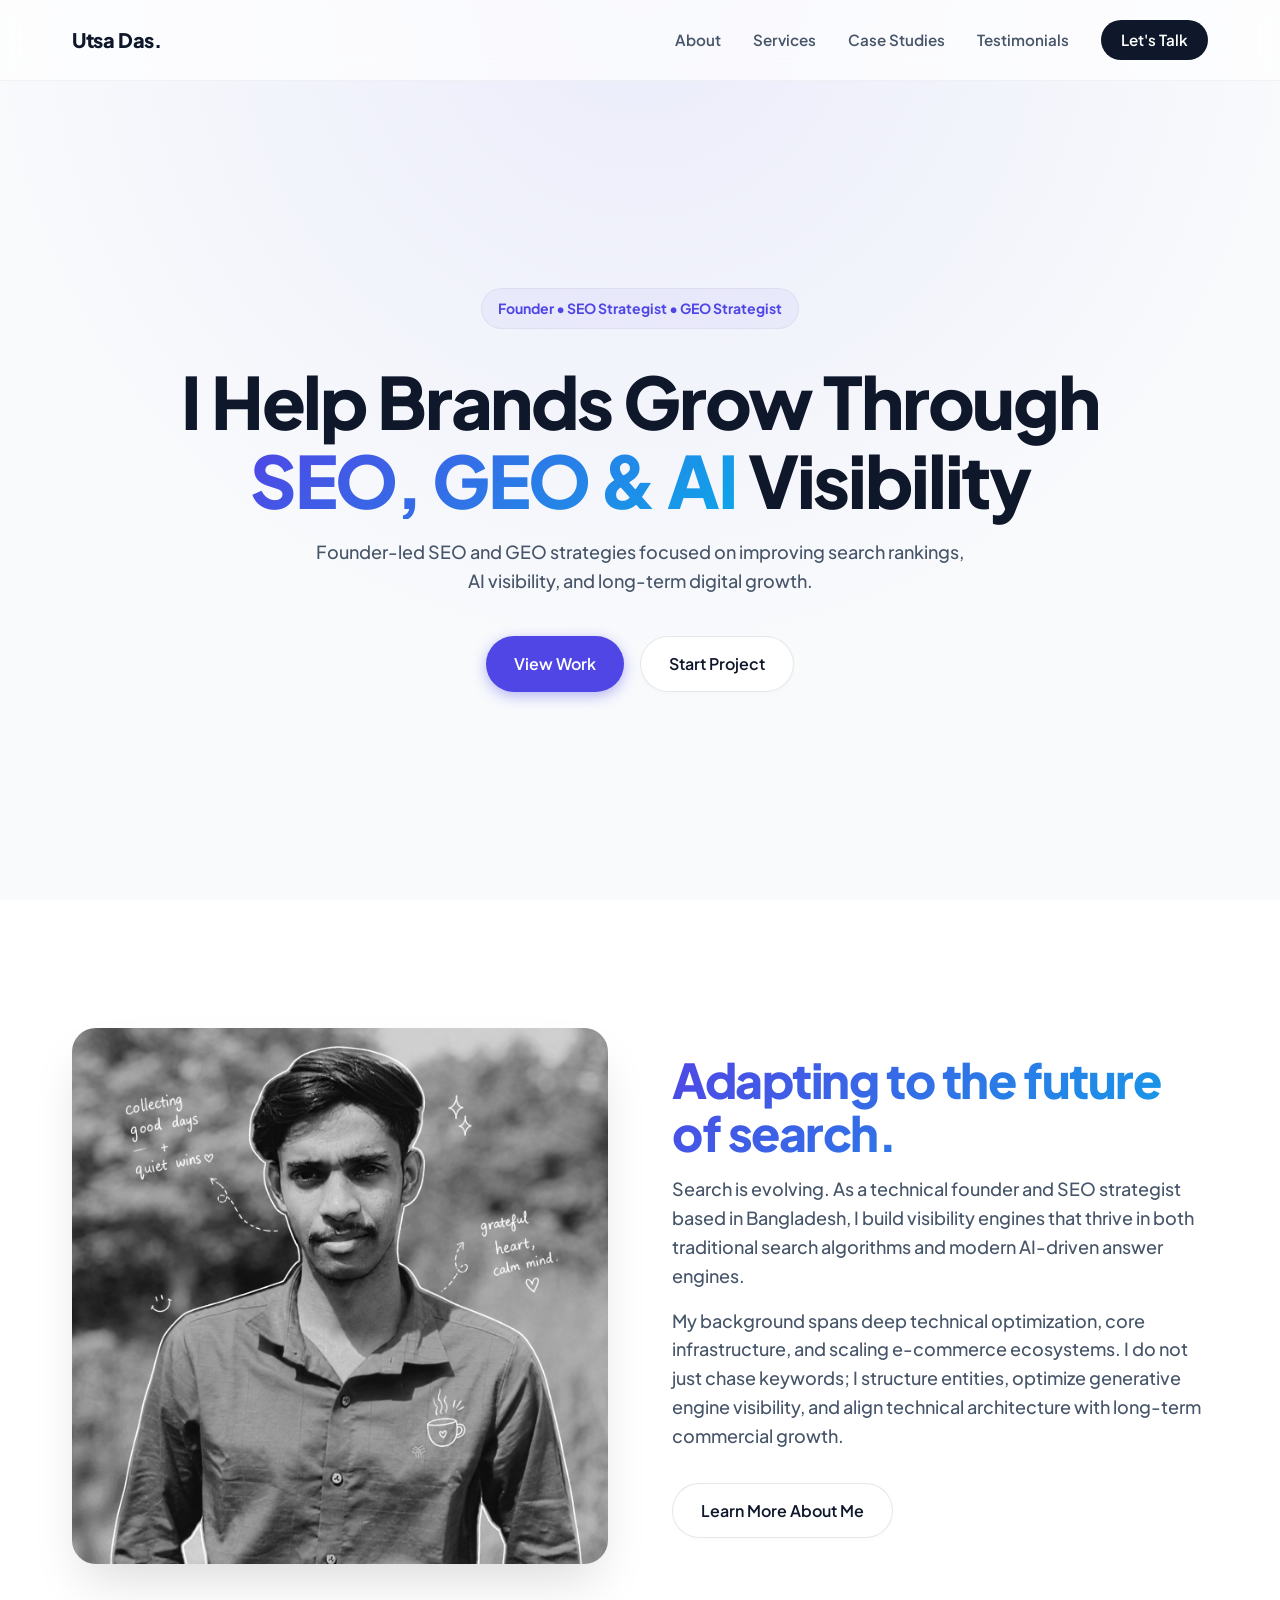
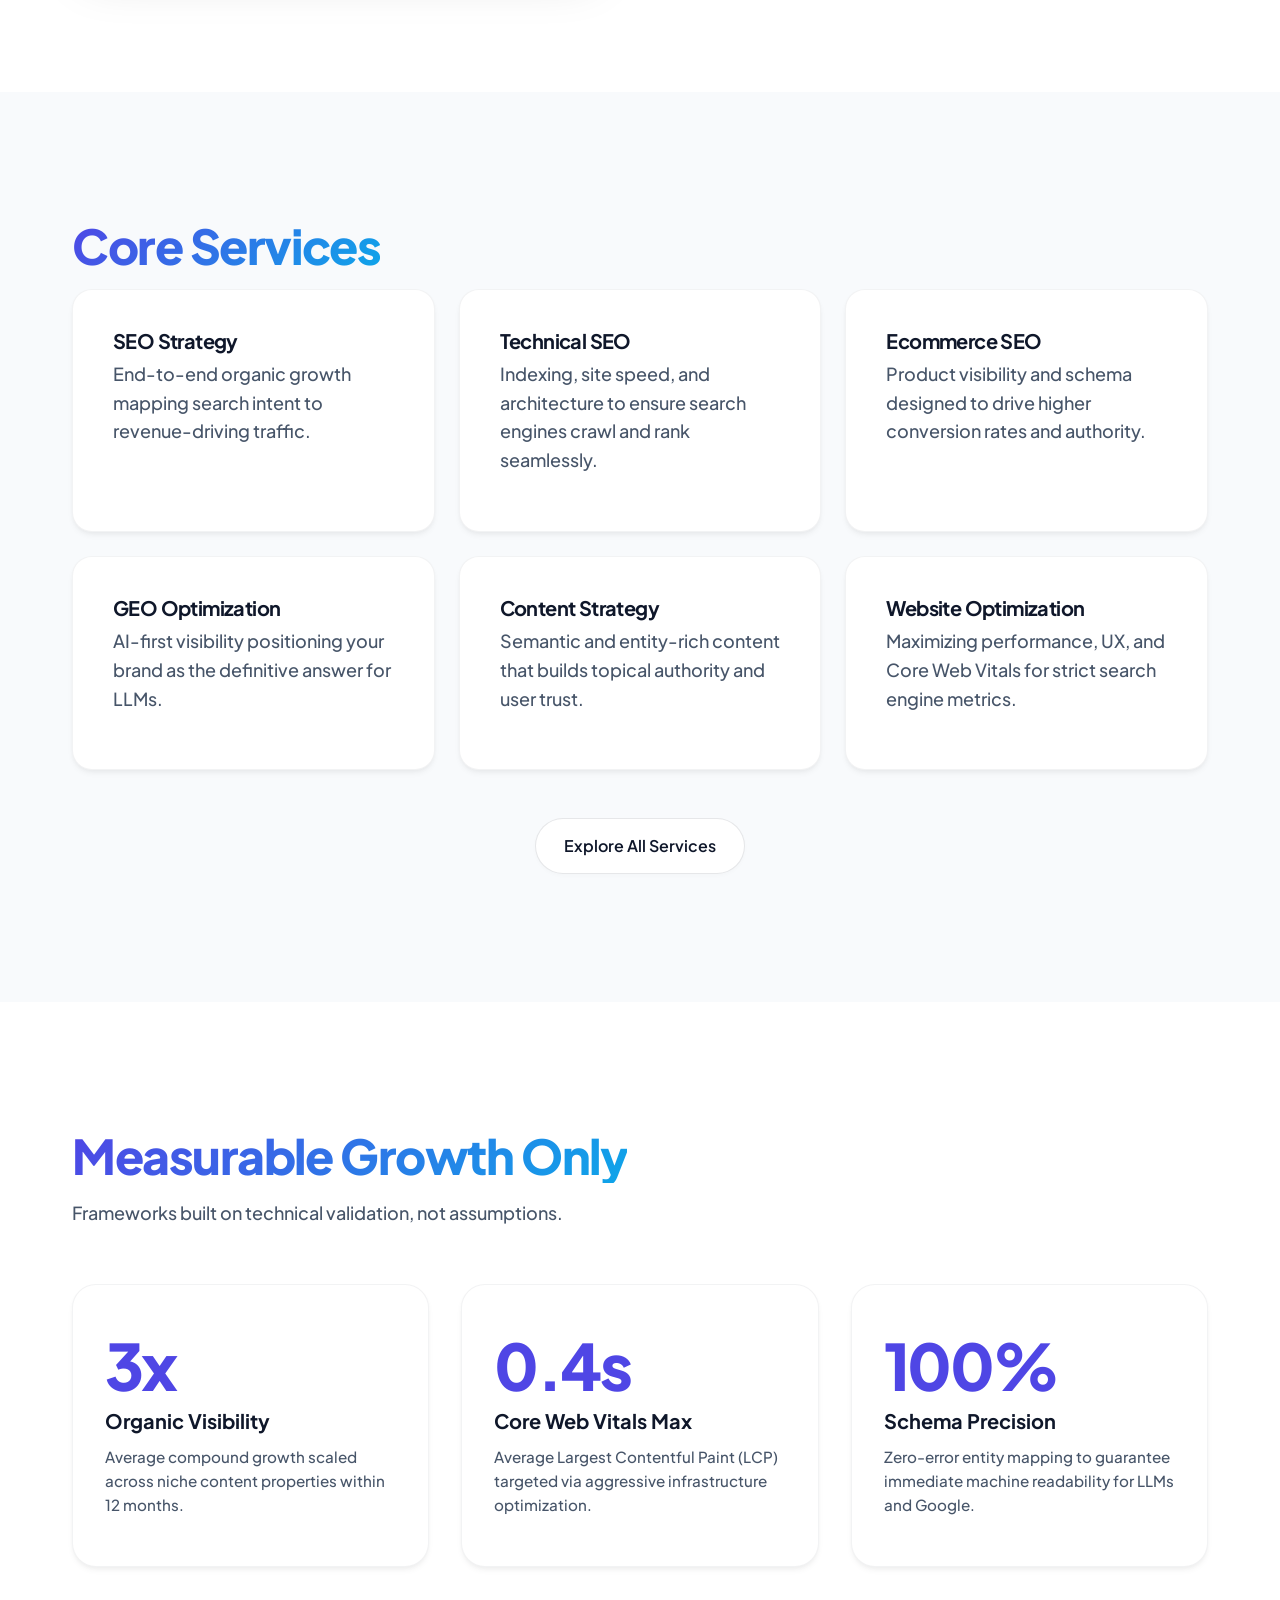
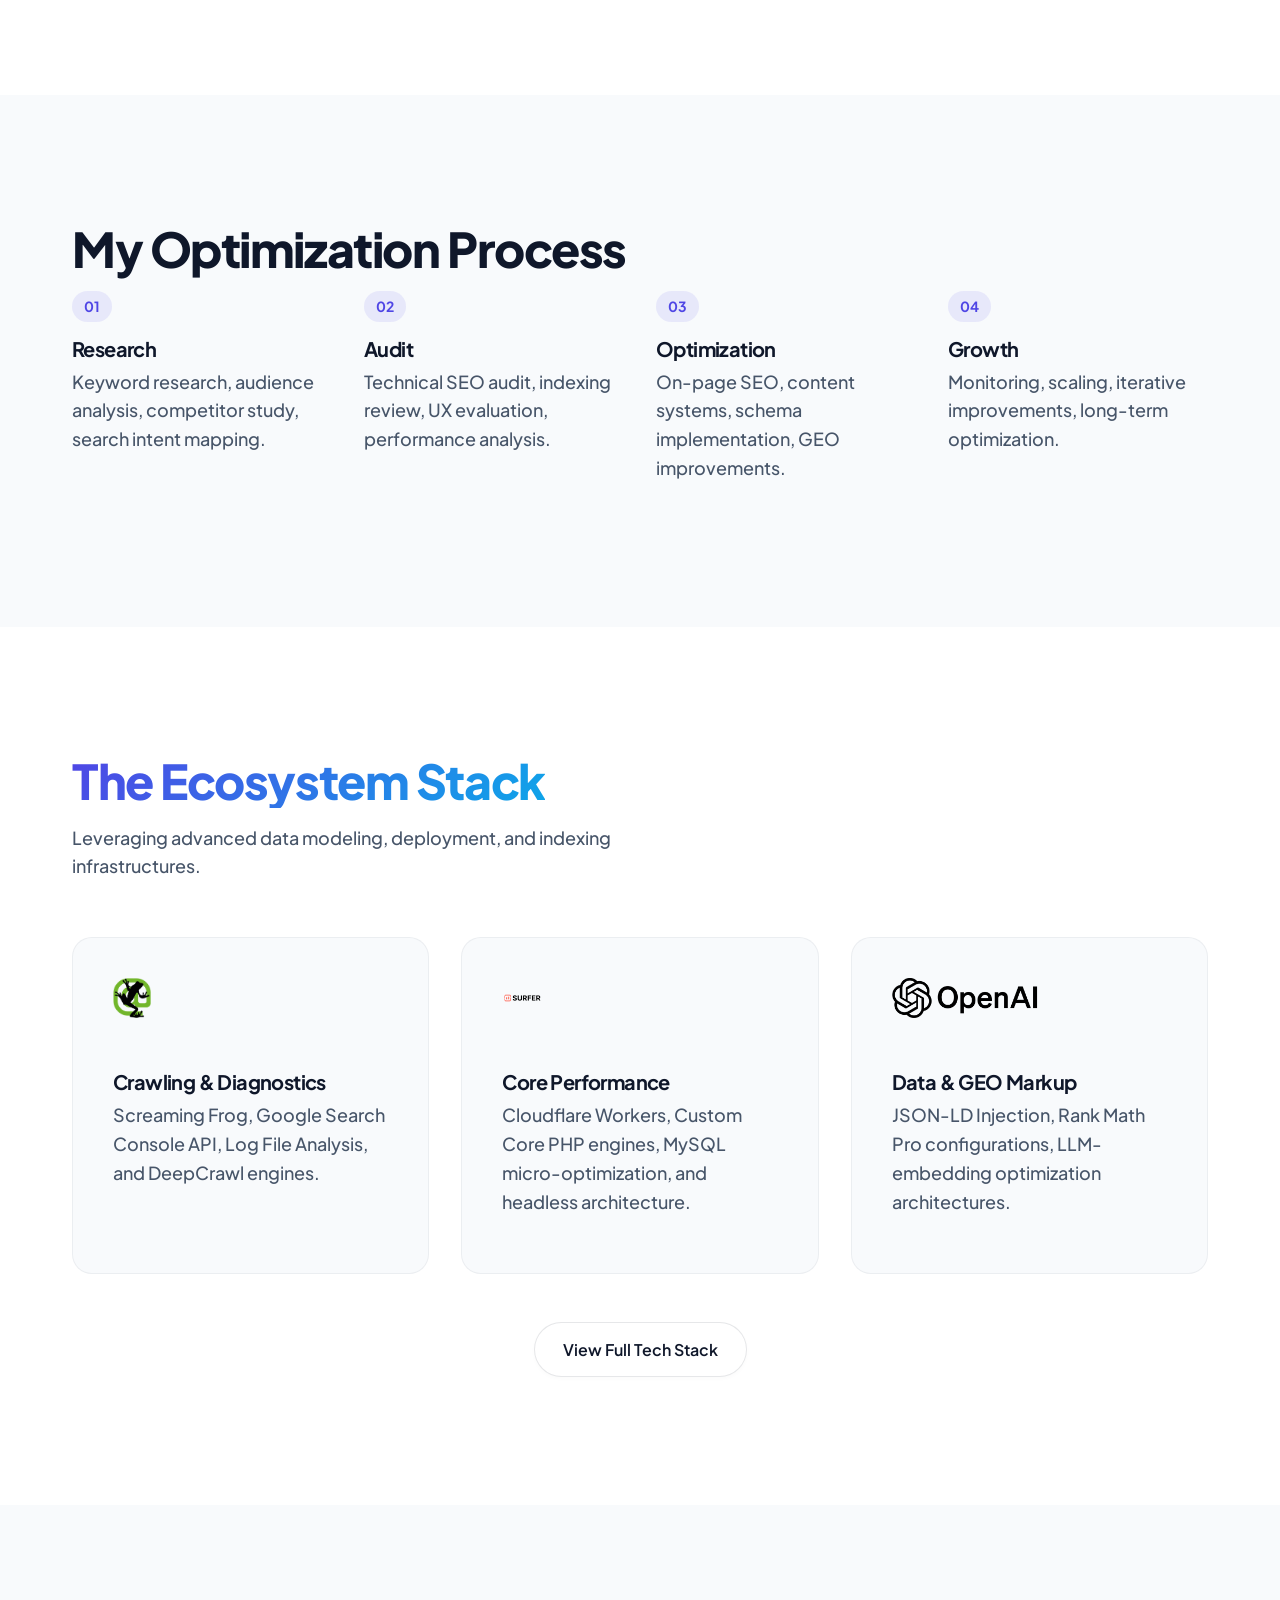
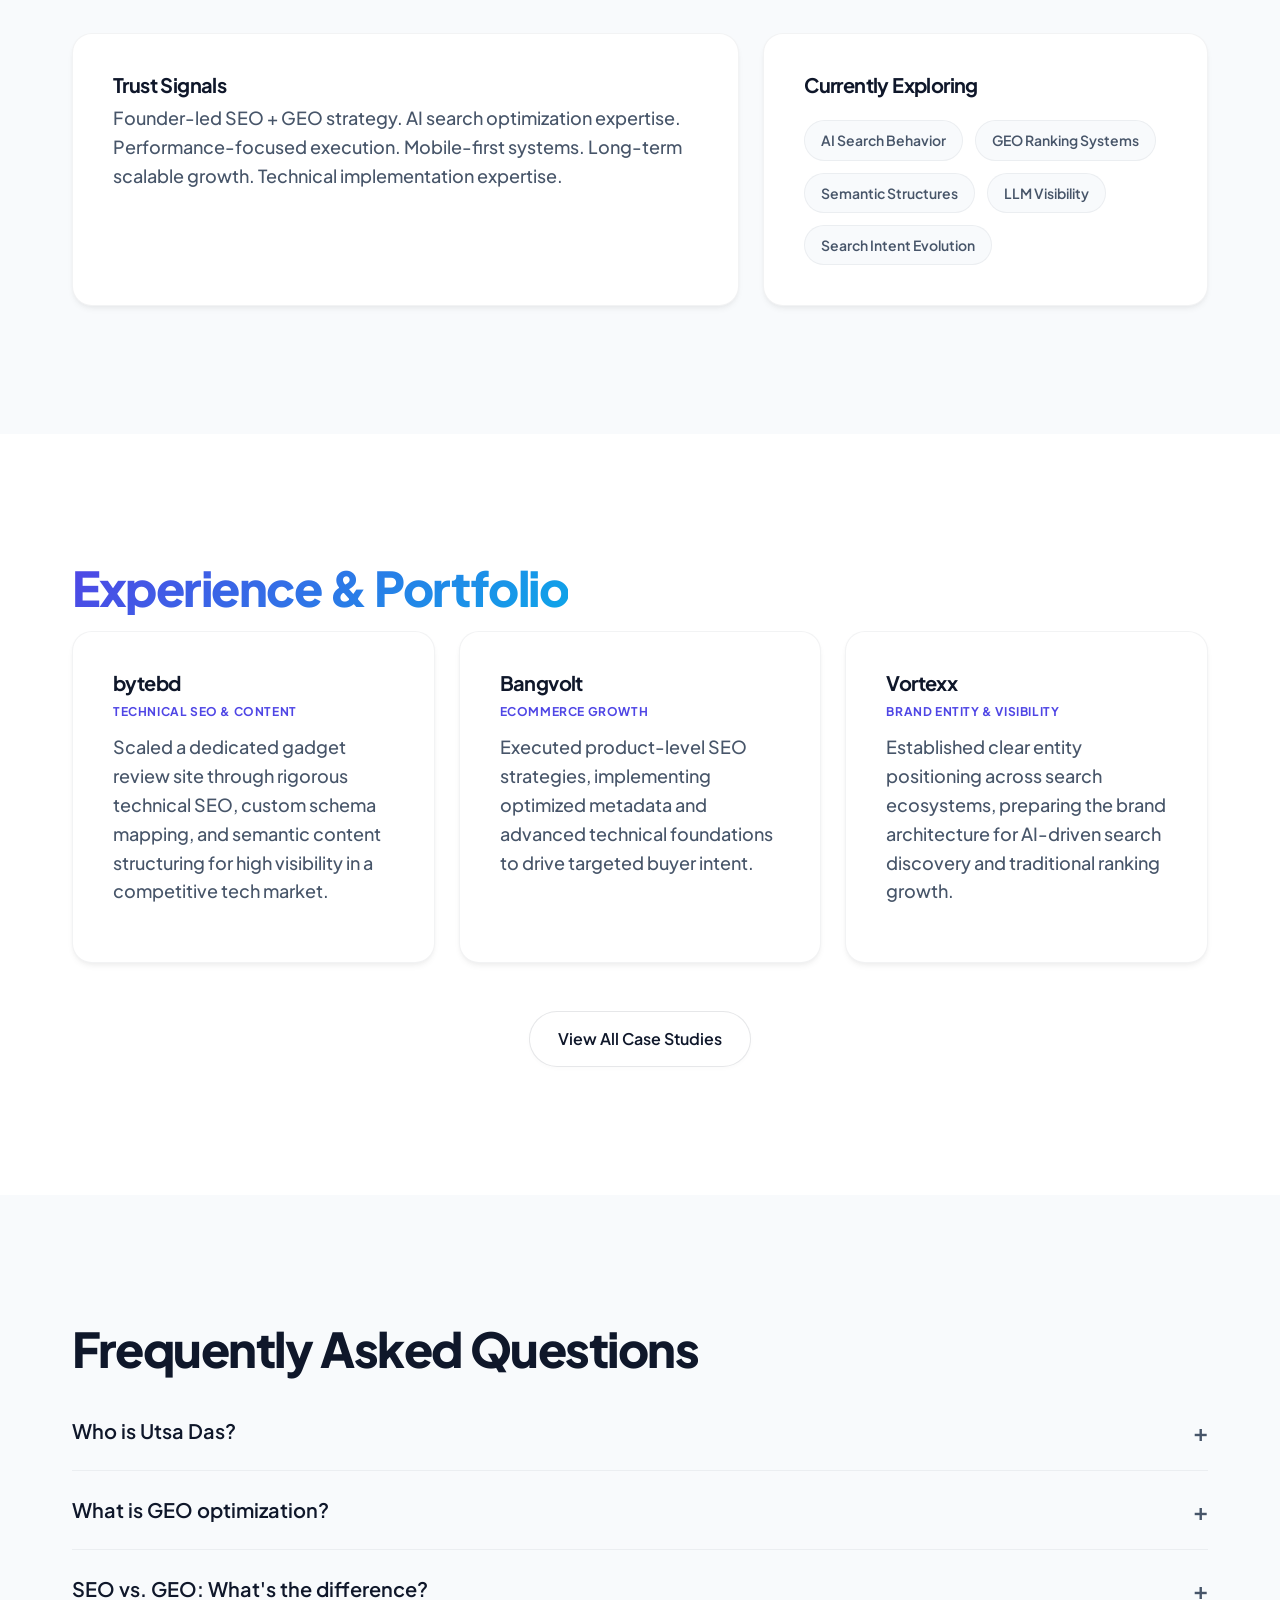
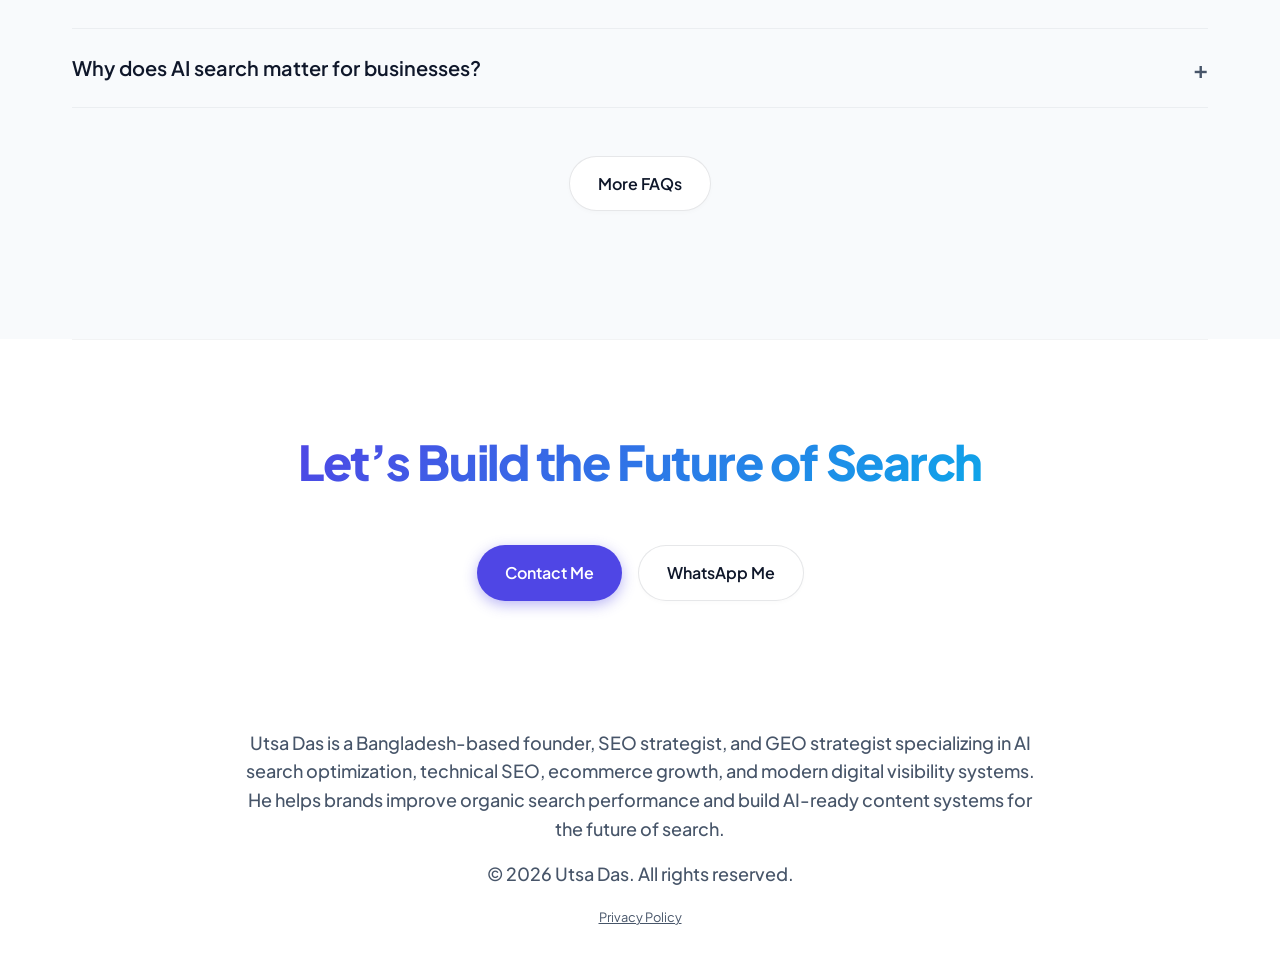
==== commit 39d6f34f: "Fix home page: correct links, image paths, metadata, and toolkit section" ====
--- a/index.html
+++ b/index.html
@@ -10,6 +10,8 @@
     <meta property="og:title" content="Utsa Das | SEO & GEO Strategist">
     <meta property="og:description" content="Founder-led SEO and GEO strategies focused on improving search rankings, AI visibility, and long-term digital growth.">
     <meta property="og:type" content="website">
+    <meta property="og:url" content="https://utsadas.com">
+    <meta property="og:image" content="https://utsadas.com/assets/images/utsa.png">
 
     <!-- Fonts: Plus Jakarta Sans for Premium SaaS Aesthetic -->
     <link rel="preconnect" href="https://fonts.googleapis.com">
@@ -18,6 +20,9 @@
 
     <!-- External CSS -->
     <link rel="stylesheet" href="style.css">
+
+    <!-- Favicon -->
+    <link rel="icon" type="image/x-icon" href="assets/images/favicon.ico">
 
     <!-- Schema.org JSON-LD -->
     <script type="application/ld+json">
@@ -26,12 +31,12 @@
       "@graph": [
         {
           "@type": "Person",
-          "@id": "https://yourdomain.com/#person",
+          "@id": "https://utsadas.com/#person",
           "name": "Utsa Chandra Das",
           "alternateName": "Utsa Das",
           "jobTitle": "Founder, SEO Strategist, GEO Strategist",
-          "image": "https://yourdomain.com/utsa-das.jpg",
-          "url": "https://yourdomain.com",
+          "image": "https://utsadas.com/assets/images/utsa.png",
+          "url": "https://utsadas.com",
           "nationality": "Bangladeshi",
           "knowsAbout": [
             "Search Engine Optimization",
@@ -44,11 +49,11 @@
         },
         {
           "@type": "WebSite",
-          "@id": "https://yourdomain.com/#website",
-          "url": "https://yourdomain.com",
+          "@id": "https://utsadas.com/#website",
+          "url": "https://utsadas.com",
           "name": "Utsa Das - SEO & GEO Strategist",
           "publisher": {
-            "@id": "https://yourdomain.com/#person"
+            "@id": "https://utsadas.com/#person"
           }
         }
       ]
@@ -60,15 +65,15 @@
     <!-- NAVIGATION -->
     <nav class="navbar">
         <div class="nav-container">
-            <a href="#" class="nav-logo">Utsa Das.</a>
+            <a href="index.html" class="nav-logo">Utsa Das.</a>
             
             <!-- Desktop Links -->
             <div class="nav-links desktop-only">
-                <a href="#about">About</a>
-                <a href="#our-work">Our work</a>
-                <a href="#impact">Impact</a>
-                <a href="#work">Work</a>
-                <a href="#contact" class="btn-nav">Let's Talk</a>
+                <a href="about.html">About</a>
+                <a href="services.html">Services</a>
+                <a href="case-studies.html">Case Studies</a>
+                <a href="testimonials.html">Testimonials</a>
+                <a href="contact.html" class="btn-nav">Let's Talk</a>
             </div>
 
             <!-- Hamburger Button for Mobile -->
@@ -81,11 +86,12 @@
         <!-- Mobile Menu Drawer -->
         <div class="mobile-menu mobile-only">
             <div class="mobile-menu-links">
-                <a href="#about" class="mobile-nav-link">About</a>
-                <a href="#services" class="mobile-nav-link">Services</a>
-                <a href="#impact" class="mobile-nav-link">Impact</a>
-                <a href="#work" class="mobile-nav-link">Work</a>
-                <a href="#contact" class="btn-nav mobile-nav-link">Let's Talk</a>
+                <a href="about.html" class="mobile-nav-link">About</a>
+                <a href="services.html" class="mobile-nav-link">Services</a>
+                <a href="case-studies.html" class="mobile-nav-link">Case Studies</a>
+                <a href="testimonials.html" class="mobile-nav-link">Testimonials</a>
+                <a href="faq.html" class="mobile-nav-link">FAQ</a>
+                <a href="contact.html" class="btn-nav mobile-nav-link">Let's Talk</a>
             </div>
         </div>
     </nav>
@@ -97,8 +103,8 @@
             <h1>I Help Brands Grow Through <span class="gradient-text">SEO, GEO & AI</span> Visibility</h1>
             <p>Founder-led SEO and GEO strategies focused on improving search rankings, AI visibility, and long-term digital growth.</p>
             <div class="btn-group">
-                <a href="#work" class="btn btn-primary">View Work</a>
-                <a href="#contact" class="btn btn-secondary">Start Project</a>
+                <a href="case-studies.html" class="btn btn-primary">View Work</a>
+                <a href="contact.html" class="btn btn-secondary">Start Project</a>
             </div>
         </div>
     </header>
@@ -108,12 +114,13 @@
         <div class="container reveal">
             <div class="about-grid">
                 <div class="square-image-wrapper">
-                    <img src="utsa-das.jpg" alt="Utsa Chandra Das - Founder and SEO Strategist" loading="lazy">
+                    <img src="assets/images/utsa.png" alt="Utsa Chandra Das - Founder and SEO Strategist" loading="lazy">
                 </div>
                 <div class="about-content">
                     <h2 class="gradient-text">Adapting to the future of search.</h2>
                     <p>Search is evolving. As a technical founder and SEO strategist based in Bangladesh, I build visibility engines that thrive in both traditional search algorithms and modern AI-driven answer engines.</p>
                     <p>My background spans deep technical optimization, core infrastructure, and scaling e-commerce ecosystems. I do not just chase keywords; I structure entities, optimize generative engine visibility, and align technical architecture with long-term commercial growth.</p>
+                    <a href="about.html" class="btn btn-secondary" style="margin-top: 1rem;">Learn More About Me</a>
                 </div>
             </div>
         </div>
@@ -149,10 +156,13 @@
                     <p>Maximizing performance, UX, and Core Web Vitals for strict search engine metrics.</p>
                 </article>
             </div>
-        </div>
-    </section>
-
-    <!-- NEW SECTION: IMPACT & METRICS -->
+            <div style="text-align: center; margin-top: 3rem;">
+                <a href="services.html" class="btn btn-secondary">Explore All Services</a>
+            </div>
+        </div>
+    </section>
+
+    <!-- IMPACT & METRICS -->
     <section id="impact" class="bg-surface">
         <div class="container">
             <h2 class="reveal gradient-text">Measurable Growth Only</h2>
@@ -207,7 +217,7 @@
         </div>
     </section>
 
-    <!-- NEW SECTION: THE STRATEGIC ECOSYSTEM (TOOLKIT) -->
+    <!-- THE STRATEGIC ECOSYSTEM (TOOLKIT) -->
     <section id="toolkit" class="bg-surface">
         <div class="container">
             <h2 class="reveal gradient-text">The Ecosystem Stack</h2>
@@ -215,20 +225,29 @@
             
             <div class="toolkit-grid">
                 <div class="toolkit-card reveal">
-                    <div class="toolkit-icon">📊</div>
+                    <div class="toolkit-icon">
+                        <img src="assets/tools/screamingfrog.png" alt="Screaming Frog" style="height: 40px; margin-bottom: 1rem;">
+                    </div>
                     <h3>Crawling & Diagnostics</h3>
                     <p>Screaming Frog, Google Search Console API, Log File Analysis, and DeepCrawl engines.</p>
                 </div>
                 <div class="toolkit-card reveal" style="transition-delay: 0.1s;">
-                    <h3>⚡</h3>
+                    <div class="toolkit-icon">
+                        <img src="assets/tools/surferseo.png" alt="Surfer SEO" style="height: 40px; margin-bottom: 1rem;">
+                    </div>
                     <h3>Core Performance</h3>
                     <p>Cloudflare Workers, Custom Core PHP engines, MySQL micro-optimization, and headless architecture.</p>
                 </div>
                 <div class="toolkit-card reveal" style="transition-delay: 0.2s;">
-                    <h3>🤖</h3>
+                    <div class="toolkit-icon">
+                        <img src="assets/tools/chatgpt.png" alt="ChatGPT" style="height: 40px; margin-bottom: 1rem;">
+                    </div>
                     <h3>Data & GEO Markup</h3>
                     <p>JSON-LD Injection, Rank Math Pro configurations, LLM-embedding optimization architectures.</p>
                 </div>
+            </div>
+            <div style="text-align: center; margin-top: 3rem;">
+                <a href="skills.html" class="btn btn-secondary">View Full Tech Stack</a>
             </div>
         </div>
     </section>
@@ -255,7 +274,7 @@
         </div>
     </section>
 
-    <!-- PORTFOLIO -->
+    <!-- EXPERIENCE & PORTFOLIO -->
     <section id="work" class="bg-surface">
         <div class="container">
             <h2 class="reveal gradient-text">Experience & Portfolio</h2>
@@ -275,6 +294,9 @@
                     <span class="project-tag">Brand Entity & Visibility</span>
                     <p>Established clear entity positioning across search ecosystems, preparing the brand architecture for AI-driven search discovery and traditional ranking growth.</p>
                 </article>
+            </div>
+            <div style="text-align: center; margin-top: 3rem;">
+                <a href="case-studies.html" class="btn btn-secondary">View All Case Studies</a>
             </div>
         </div>
     </section>
@@ -321,6 +343,9 @@
                     </div>
                 </div>
             </div>
+            <div style="text-align: center; margin-top: 3rem;">
+                <a href="faq.html" class="btn btn-secondary">More FAQs</a>
+            </div>
         </div>
     </section>
 
@@ -330,14 +355,17 @@
             <div class="footer-cta reveal">
                 <h2 class="gradient-text">Let’s Build the Future of Search</h2>
                 <div class="btn-group">
-                    <a href="#" class="btn btn-primary">Contact Me</a>
-                    <a href="#" class="btn btn-secondary">Schedule Call</a>
+                    <a href="contact.html" class="btn btn-primary">Contact Me</a>
+                    <a href="https://wa.me/8801861393416" class="btn btn-secondary" target="_blank">WhatsApp Me</a>
                 </div>
             </div>
             
             <div class="seo-footer-block">
                 <p>Utsa Das is a Bangladesh-based founder, SEO strategist, and GEO strategist specializing in AI search optimization, technical SEO, ecommerce growth, and modern digital visibility systems. He helps brands improve organic search performance and build AI-ready content systems for the future of search.</p>
                 <p style="margin-top: 1rem; color: var(--text-secondary);">&copy; <script>document.write(new Date().getFullYear())</script> Utsa Das. All rights reserved.</p>
+                <div style="margin-top: 1rem;">
+                    <a href="privacy.html" style="font-size: 0.8rem; color: var(--text-secondary); text-decoration: underline;">Privacy Policy</a>
+                </div>
             </div>
         </div>
     </footer>
--- a/style.css
+++ b/style.css
@@ -1,1821 +1,588 @@
-/* ============================================================================
-   UTSA DAS PORTFOLIO - PREMIUM DESIGN SYSTEM
-   Modern, Agency-Level, High-Conversion Portfolio
-   ============================================================================ */
-
-/* ============================================================================
-   ROOT VARIABLES & DESIGN TOKENS (8px Grid System)
-   ============================================================================ */
-
+/* Premium SaaS Light Theme Palette */
 :root {
-    /* Color Palette - Light Mode (Sophisticated Agency Palette) */
-    --bg-primary: #ffffff;
-    --bg-secondary: #fafafa;
-    --bg-tertiary: #f4f4f5;
-    --bg-quaternary: #e4e4e7;
+    --bg-main: #f8fafc;
+    --bg-surface: #ffffff;
+    --text-primary: #0f172a;
+    --text-secondary: #475569;
+    --accent-primary: #4f46e5;
     
-    --text-primary: #09090b;
-    --text-secondary: #3f3f46;
-    --text-tertiary: #71717a;
-    --text-quaternary: #a1a1aa;
+    --card-bg: #ffffff;
+    --card-border: rgba(15, 23, 42, 0.05);
+    --card-shadow: 0 4px 6px -1px rgba(0, 0, 0, 0.05), 0 2px 4px -1px rgba(0, 0, 0, 0.03);
+    --card-shadow-hover: 0 10px 15px -3px rgba(0, 0, 0, 0.08), 0 4px 6px -2px rgba(0, 0, 0, 0.04);
     
-    /* Accent Colors (Premium Deep Blue & Gold) */
-    --accent-primary: #18181b; /* Near Black for premium feel */
-    --accent-secondary: #d4d4d8;
-    --accent-tertiary: #27272a;
-    --accent-quaternary: #eab308; /* Gold accent */
-    
-    /* Semantic Colors */
-    --success: #10b981;
-    --warning: #f59e0b;
-    --error: #ef4444;
-    --info: #3b82f6;
-    
-    /* Borders & Dividers */
-    --border-color: #e2e8f0;
-    --border-color-light: #f0f4f8;
-    --divider-color: #cbd5e1;
-    
-    /* Shadow System (Premium) */
-    --shadow-xs: 0 1px 2px rgba(0, 0, 0, 0.05);
-    --shadow-sm: 0 1px 3px rgba(0, 0, 0, 0.08), 0 1px 2px rgba(0, 0, 0, 0.04);
-    --shadow-md: 0 4px 12px rgba(0, 0, 0, 0.1);
-    --shadow-lg: 0 12px 32px rgba(0, 0, 0, 0.12);
-    --shadow-xl: 0 20px 48px rgba(0, 0, 0, 0.15);
-    --shadow-2xl: 0 32px 64px rgba(0, 0, 0, 0.18);
-    
-    /* Spacing (8px Grid) */
-    --space-0: 0;
-    --space-1: 4px;
-    --space-2: 8px;
-    --space-3: 12px;
-    --space-4: 16px;
-    --space-5: 20px;
-    --space-6: 24px;
-    --space-7: 28px;
-    --space-8: 32px;
-    --space-9: 36px;
-    --space-10: 40px;
-    --space-12: 48px;
-    --space-14: 56px;
-    --space-16: 64px;
-    --space-20: 80px;
-    --space-24: 96px;
-    --space-28: 112px;
-    --space-32: 128px;
-    
-    /* Typography (Sophisticated Sans-Serif) */
-    --font-family-base: 'Inter', -apple-system, BlinkMacSystemFont, 'Segoe UI', Roboto, sans-serif;
-    --font-family-heading: 'Inter', -apple-system, sans-serif;
-    --font-family-mono: 'JetBrains Mono', 'Fira Code', monospace;
-    
-    --font-size-xs: 0.75rem;
-    --font-size-sm: 0.875rem;
-    --font-size-base: 1rem;
-    --font-size-lg: 1.125rem;
-    --font-size-xl: 1.25rem;
-    --font-size-2xl: 1.5rem;
-    --font-size-3xl: 1.875rem;
-    --font-size-4xl: 2.25rem;
-    --font-size-5xl: 3rem;
-    --font-size-6xl: 3.75rem;
-    
-    --line-height-tight: 1.2;
-    --line-height-snug: 1.375;
-    --line-height-normal: 1.5;
-    --line-height-relaxed: 1.625;
-    --line-height-loose: 1.875;
-    
-    --letter-spacing-tight: -0.02em;
-    --letter-spacing-normal: 0;
-    --letter-spacing-wide: 0.02em;
-    
-    /* Border Radius */
-    --radius-none: 0;
-    --radius-sm: 6px;
-    --radius-md: 10px;
-    --radius-lg: 14px;
-    --radius-xl: 18px;
-    --radius-2xl: 24px;
-    --radius-full: 9999px;
-    
-    /* Transitions & Animations */
-    --transition-fast: all 0.15s cubic-bezier(0.4, 0, 0.2, 1);
-    --transition: all 0.3s cubic-bezier(0.4, 0, 0.2, 1);
-    --transition-slow: all 0.5s cubic-bezier(0.4, 0, 0.2, 1);
-    
-    /* Layout */
-    --nav-height: 70px;
-    --container-max-width: 1400px;
-    --container-padding: 5%;
-    
-    /* Z-Index Scale */
-    --z-dropdown: 100;
-    --z-sticky: 200;
-    --z-fixed: 300;
-    --z-modal-backdrop: 400;
-    --z-modal: 500;
-    --z-popover: 600;
-    --z-tooltip: 700;
-    --z-notification: 800;
-    --z-nav: 1000;
-    --z-scroll-progress: 2000;
-}
-
-/* Dark Mode Variables (Deep Slate & Graphite) */
-@media (prefers-color-scheme: dark) {
-    :root {
-        --bg-primary: #09090b;
-        --bg-secondary: #18181b;
-        --bg-tertiary: #27272a;
-        --bg-quaternary: #3f3f46;
-        
-        --text-primary: #fafafa;
-        --text-secondary: #d4d4d8;
-        --text-tertiary: #a1a1aa;
-        --text-quaternary: #71717a;
-        
-        --accent-primary: #ffffff;
-        --accent-secondary: #27272a;
-        --accent-tertiary: #3f3f46;
-        
-        --border-color: #27272a;
-        --border-color-light: #3f3f46;
-        --divider-color: #18181b;
-        
-        --shadow-xs: 0 1px 2px rgba(0, 0, 0, 0.3);
-        --shadow-sm: 0 1px 3px rgba(0, 0, 0, 0.4), 0 1px 2px rgba(0, 0, 0, 0.3);
-        --shadow-md: 0 4px 12px rgba(0, 0, 0, 0.5);
-        --shadow-lg: 0 12px 32px rgba(0, 0, 0, 0.6);
-        --shadow-xl: 0 20px 48px rgba(0, 0, 0, 0.7);
-        --shadow-2xl: 0 32px 64px rgba(0, 0, 0, 0.8);
-    }
-}
-
-/* ============================================================================
-   GLOBAL STYLES
-   ============================================================================ */
-
+    --accent-glow: radial-gradient(circle at 50% 0%, rgba(79, 70, 229, 0.08) 0%, transparent 60%);
+    --transition: all 0.4s cubic-bezier(0.16, 1, 0.3, 1);
+}
+
+/* Reset & Base Styles */
 * {
     margin: 0;
     padding: 0;
     box-sizing: border-box;
 }
 
-html {
-    scroll-behavior: smooth;
-    font-size: 16px;
-}
-
 body {
-    background-color: var(--bg-primary);
+    font-family: 'Plus Jakarta Sans', sans-serif; 
+    background-color: var(--bg-main);
     color: var(--text-primary);
-    font-family: var(--font-family-base);
-    line-height: var(--line-height-normal);
+    line-height: 1.6;
+    -webkit-font-smoothing: antialiased;
     overflow-x: hidden;
-    -webkit-font-smoothing: antialiased;
-    -moz-osx-font-smoothing: grayscale;
-    transition: background-color var(--transition-slow), color var(--transition-slow);
-}
-
-/* Smooth transitions for theme switching */
-body.theme-transitioning,
-body.theme-transitioning * {
-    transition: background-color var(--transition-slow), color var(--transition-slow), border-color var(--transition-slow) !important;
+}
+
+body.menu-open {
+    overflow: hidden;
 }
 
 a {
     text-decoration: none;
     color: inherit;
-    transition: var(--transition);
-}
-
-a:focus-visible {
-    outline: 2px solid var(--accent-primary);
-    outline-offset: 2px;
-}
-
-ul, ol {
-    list-style: none;
-}
-
-img {
-    max-width: 100%;
-    height: auto;
-    display: block;
-}
-
-/* Focus visible for accessibility */
-*:focus-visible {
-    outline: 2px solid var(--accent-primary);
-    outline-offset: 2px;
-}
-
-/* ============================================================================
-   SCROLL PROGRESS BAR
-   ============================================================================ */
-
-.scroll-progress {
+}
+
+.bg-surface {
+    background-color: var(--bg-surface);
+}
+
+/* Responsive Display Helpers */
+.mobile-only { display: none !important; }
+.desktop-only { display: flex !important; }
+
+/* Navigation Bar */
+.navbar {
     position: fixed;
     top: 0;
     left: 0;
-    width: 0%;
-    height: 3px;
-    background: linear-gradient(90deg, var(--accent-primary) 0%, var(--accent-secondary) 100%);
-    z-index: var(--z-scroll-progress);
-    transition: width 0.1s linear;
-}
-
-/* ============================================================================
-   NAVIGATION
-   ============================================================================ */
-
-nav {
+    width: 100%;
+    z-index: 1000;
+    background: rgba(255, 255, 255, 0.7);
+    backdrop-filter: blur(16px);
+    -webkit-backdrop-filter: blur(16px);
+    border-bottom: 1px solid var(--card-border);
+    transition: var(--transition);
+}
+
+.nav-container {
+    max-width: 1200px;
+    margin: 0 auto;
+    padding: 1.25rem 2rem;
+    display: flex;
+    justify-content: space-between;
+    align-items: center;
+}
+
+.nav-logo {
+    font-weight: 800;
+    font-size: 1.25rem;
+    color: var(--text-primary);
+    letter-spacing: -0.02em;
+    z-index: 1001;
+}
+
+.nav-links {
+    display: flex;
+    gap: 2rem;
+    align-items: center;
+}
+
+.nav-links a {
+    font-weight: 600;
+    font-size: 0.95rem;
+    color: var(--text-secondary);
+    transition: var(--transition);
+}
+
+.nav-links a:hover {
+    color: var(--accent-primary);
+}
+
+.btn-nav {
+    background: var(--text-primary);
+    color: #ffffff !important;
+    padding: 0.5rem 1.25rem;
+    border-radius: 100px;
+    transition: var(--transition);
+}
+
+.btn-nav:hover {
+    background: var(--accent-primary);
+    transform: translateY(-1px);
+}
+
+/* Mobile Menu Toggle */
+.menu-toggle {
+    background: none;
+    border: none;
+    cursor: pointer;
+    display: flex;
+    flex-direction: column;
+    gap: 6px;
+    z-index: 1001;
+    padding: 0.5rem;
+}
+
+.hamburger-line {
+    display: block;
+    width: 22px;
+    height: 2px;
+    background-color: var(--text-primary);
+    transition: var(--transition);
+    transform-origin: center;
+}
+
+.menu-toggle.active .hamburger-line:nth-child(1) {
+    transform: translateY(4px) rotate(45deg);
+}
+
+.menu-toggle.active .hamburger-line:nth-child(2) {
+    transform: translateY(-4px) rotate(-45deg);
+}
+
+/* Ensure images in toolkit are contained */
+.toolkit-icon img {
+    max-width: 100%;
+    object-fit: contain;
+}
+
+/* Mobile Menu Drawer */
+.mobile-menu {
     position: fixed;
     top: 0;
-    width: 100%;
-    height: var(--nav-height);
+    left: 0;
+    width: 100%;
+    height: 100vh;
     background: rgba(255, 255, 255, 0.98);
-    backdrop-filter: blur(12px);
-    border-bottom: 1px solid var(--border-color);
-    z-index: var(--z-nav);
-    transition: all var(--transition);
-    display: flex;
-    justify-content: space-between;
-    align-items: center;
-    padding: 0 var(--container-padding);
-    max-width: 100%;
-}
-
-@media (prefers-color-scheme: dark) {
-    nav {
-        background: rgba(15, 20, 25, 0.98);
-    }
-}
-
-nav:hover {
-    box-shadow: var(--shadow-md);
-}
-
-/* Logo */
-.logo {
-    font-size: var(--font-size-xl);
-    font-weight: 800;
-    letter-spacing: var(--letter-spacing-tight);
+    backdrop-filter: blur(20px);
+    -webkit-backdrop-filter: blur(20px);
+    z-index: 1000;
+    display: flex;
+    align-items: center;
+    justify-content: center;
+    opacity: 0;
+    pointer-events: none;
+    transform: translateY(-10px);
+    transition: opacity 0.3s ease, transform 0.3s ease;
+}
+
+.mobile-menu.active {
+    opacity: 1;
+    pointer-events: auto;
+    transform: translateY(0);
+}
+
+.mobile-menu-links {
+    display: flex;
+    flex-direction: column;
+    align-items: center;
+    gap: 2.5rem;
+    width: 100%;
+    padding: 2rem;
+}
+
+.mobile-menu-links a {
+    font-size: 1.5rem;
+    font-weight: 700;
     color: var(--text-primary);
-    transition: var(--transition);
-    background: linear-gradient(135deg, var(--accent-primary) 0%, var(--accent-secondary) 100%);
+}
+
+.mobile-menu-links .btn-nav {
+    font-size: 1.25rem;
+    width: 200px;
+    text-align: center;
+}
+
+/* Typography & Layout elements */
+h1, h2, h3 {
+    font-weight: 700;
+    letter-spacing: -0.03em;
+    line-height: 1.1;
+    color: var(--text-primary);
+}
+
+.gradient-text {
+    background: linear-gradient(135deg, #4f46e5 0%, #0ea5e9 100%);
     -webkit-background-clip: text;
     -webkit-text-fill-color: transparent;
     background-clip: text;
-    display: flex;
-    align-items: center;
-    gap: var(--space-2);
-}
-
-.logo:hover {
-    transform: scale(1.05);
-}
-
-.logo:focus-visible {
-    outline: 2px solid var(--accent-primary);
-    outline-offset: var(--space-2);
-}
-
-/* Navigation Links */
-.nav-links {
-    display: flex;
-    gap: var(--space-12);
-    align-items: center;
-}
-
-.nav-links a {
-    font-size: var(--font-size-sm);
-    color: var(--text-secondary);
-    font-weight: 500;
+    color: transparent;
+    display: inline-block;
+}
+
+h1 { font-size: clamp(2.5rem, 6vw, 4.5rem); margin-bottom: 1.2rem; font-weight: 800; }
+h2 { font-size: clamp(2rem, 4vw, 3rem); margin-bottom: 1rem; font-weight: 800; }
+h3 { font-size: 1.25rem; margin-bottom: 0.5rem; font-weight: 700; }
+p { color: var(--text-secondary); margin-bottom: 1rem; font-size: 1.125rem; font-weight: 500; }
+
+.section-subtitle {
+    margin-bottom: 3.5rem;
+    max-width: 600px;
+}
+
+.container {
+    max-width: 1200px;
+    margin: 0 auto;
+    padding: 0 2rem;
+}
+
+section {
+    padding: 8rem 0;
     position: relative;
-    transition: var(--transition);
-}
-
-.nav-links a::after {
-    content: '';
-    position: absolute;
-    bottom: -8px;
-    left: 0;
-    width: 0;
-    height: 2px;
-    background: linear-gradient(90deg, var(--accent-primary), var(--accent-secondary));
-    transition: width var(--transition);
-}
-
-.nav-links a:hover,
-.nav-links a.active {
-    color: var(--text-primary);
-}
-
-.nav-links a:hover::after,
-.nav-links a.active::after {
-    width: 100%;
-}
-
-/* Mobile Toggle */
-.mobile-toggle {
-    display: none;
+}
+
+/* Buttons */
+.btn-group {
+    display: flex;
+    gap: 1rem;
+    margin-top: 2.5rem;
+    justify-content: center;
+}
+
+.btn {
+    display: inline-flex;
+    align-items: center;
+    justify-content: center;
+    padding: 0.875rem 1.75rem;
+    border-radius: 100px;
+    font-size: 1rem;
+    font-weight: 600;
+    transition: var(--transition);
     cursor: pointer;
-    width: 30px;
-    height: 20px;
-    position: relative;
-    z-index: var(--z-fixed);
-    flex-direction: column;
-    justify-content: space-around;
-}
-
-.mobile-toggle span {
-    display: block;
-    width: 100%;
-    height: 2px;
-    background: var(--text-primary);
-    position: absolute;
-    transition: var(--transition);
-}
-
-.mobile-toggle span:nth-child(1) { top: 0; }
-.mobile-toggle span:nth-child(2) { top: 9px; }
-.mobile-toggle span:nth-child(3) { top: 18px; }
-
-.mobile-toggle.active span:nth-child(1) { 
-    transform: translateY(9px) rotate(45deg); 
-}
-
-.mobile-toggle.active span:nth-child(2) { 
-    opacity: 0; 
-}
-
-.mobile-toggle.active span:nth-child(3) { 
-    transform: translateY(-9px) rotate(-45deg); 
-}
-
-/* ============================================================================
-   MAIN CONTENT
-   ============================================================================ */
-
-main {
-    margin-top: var(--nav-height);
-}
-
-section {
-    padding: var(--space-32) var(--container-padding);
-    max-width: var(--container-max-width);
-    margin: 0 auto;
-    position: relative;
-}
-
-/* ============================================================================
-   TYPOGRAPHY & HEADINGS
-   ============================================================================ */
-
-h1, h2, h3, h4, h5, h6 {
-    font-weight: 800;
-    letter-spacing: var(--letter-spacing-tight);
-    line-height: var(--line-height-tight);
-}
-
-h1 {
-    font-size: clamp(var(--font-size-4xl), 10vw, var(--font-size-6xl));
-}
-
-h2 {
-    font-size: clamp(var(--font-size-3xl), 6vw, var(--font-size-5xl));
-}
-
-h3 {
-    font-size: var(--font-size-2xl);
-}
-
-h4 {
-    font-size: var(--font-size-xl);
-}
-
-h5 {
-    font-size: var(--font-size-lg);
-}
-
-h6 {
-    font-size: var(--font-size-base);
-}
-
-.section-title {
-    font-size: clamp(var(--font-size-3xl), 5vw, var(--font-size-5xl));
-    margin-bottom: var(--space-6);
-    text-align: center;
-    font-weight: 800;
-    letter-spacing: var(--letter-spacing-tight);
-    color: var(--text-primary);
-    animation: slideInUp 0.6s ease;
-}
-
-.section-subtitle {
-    font-size: var(--font-size-lg);
-    color: var(--text-secondary);
-    text-align: center;
-    margin-bottom: var(--space-14);
-    max-width: 700px;
-    margin-left: auto;
-    margin-right: auto;
-    line-height: var(--line-height-relaxed);
-}
-
-/* ============================================================================
-   ANIMATIONS & TRANSITIONS
-   ============================================================================ */
-
-@keyframes slideInUp {
-    from {
-        opacity: 0;
-        transform: translateY(var(--space-6));
-    }
-    to {
-        opacity: 1;
-        transform: translateY(0);
-    }
-}
-
-@keyframes slideInRight {
-    from {
-        opacity: 0;
-        transform: translateX(var(--space-10));
-    }
-    to {
-        opacity: 1;
-        transform: translateX(0);
-    }
-}
-
-@keyframes slideInLeft {
-    from {
-        opacity: 0;
-        transform: translateX(calc(-1 * var(--space-10)));
-    }
-    to {
-        opacity: 1;
-        transform: translateX(0);
-    }
-}
-
-@keyframes fadeIn {
-    from {
-        opacity: 0;
-    }
-    to {
-        opacity: 1;
-    }
-}
-
-@keyframes scaleIn {
-    from {
-        opacity: 0;
-        transform: scale(0.95);
-    }
-    to {
-        opacity: 1;
-        transform: scale(1);
-    }
-}
-
-@keyframes pulse {
-    0%, 100% {
-        opacity: 1;
-    }
-    50% {
-        opacity: 0.5;
-    }
-}
-
-@keyframes shimmer {
-    0% {
-        background-position: -1000px 0;
-    }
-    100% {
-        background-position: 1000px 0;
-    }
-}
-
-/* Reveal on Scroll */
-[data-reveal] {
-    opacity: 0;
-    transform: translateY(var(--space-5));
-    transition: all 0.6s cubic-bezier(0.4, 0, 0.2, 1);
-}
-
-[data-reveal].revealed {
-    opacity: 1;
-    transform: translateY(0);
-}
-
-/* Gradient Text */
-.gradient-text {
-    background: linear-gradient(135deg, var(--accent-primary) 0%, var(--accent-secondary) 100%);
-    -webkit-background-clip: text;
-    -webkit-text-fill-color: transparent;
-    background-clip: text;
-}
-
-/* ============================================================================
-   BUTTONS & INTERACTIVE ELEMENTS
-   ============================================================================ */
-
-.btn {
-    padding: var(--space-4) var(--space-9);
-    border-radius: var(--radius-md);
-    font-weight: 600;
-    font-size: var(--font-size-base);
-    cursor: pointer;
-    display: inline-flex;
-    align-items: center;
-    justify-content: center;
-    transition: var(--transition);
-    position: relative;
-    overflow: hidden;
-    border: none;
-    box-shadow: var(--shadow-sm);
-    gap: var(--space-2);
-    white-space: nowrap;
-    text-decoration: none;
-}
-
-.btn::before {
-    content: '';
-    position: absolute;
-    top: 0;
-    left: -100%;
-    width: 100%;
-    height: 100%;
-    background: rgba(255, 255, 255, 0.2);
-    transition: left var(--transition);
-    z-index: -1;
-}
-
-.btn:hover::before {
-    left: 100%;
-}
-
-.btn:focus-visible {
-    outline: 2px solid var(--accent-primary);
-    outline-offset: 2px;
-}
-
-/* Primary Button */
+}
+
 .btn-primary {
-    background: linear-gradient(135deg, var(--accent-primary) 0%, #0052cc 100%);
-    color: white;
-    box-shadow: var(--shadow-md);
+    background: var(--accent-primary);
+    color: #ffffff;
+    box-shadow: 0 4px 14px 0 rgba(79, 70, 229, 0.39);
 }
 
 .btn-primary:hover {
     transform: translateY(-2px);
-    box-shadow: var(--shadow-lg);
-}
-
-.btn-primary:active {
-    transform: translateY(0);
-}
-
-/* Secondary Button */
+    box-shadow: 0 6px 20px rgba(79, 70, 229, 0.5);
+}
+
 .btn-secondary {
-    border: 2px solid var(--accent-primary);
-    background: transparent;
-    color: var(--accent-primary);
+    background: #ffffff;
+    border: 1px solid rgba(15, 23, 42, 0.1);
+    color: var(--text-primary);
+    box-shadow: 0 2px 4px rgba(0,0,0,0.02);
 }
 
 .btn-secondary:hover {
-    background: var(--accent-primary);
-    color: white;
+    border-color: rgba(15, 23, 42, 0.2);
     transform: translateY(-2px);
-    box-shadow: var(--shadow-md);
-}
-
-.btn-secondary:active {
-    transform: translateY(0);
-}
-
-/* Tertiary Button */
-.btn-tertiary {
-    background: transparent;
-    color: var(--accent-primary);
-    border: none;
-}
-
-.btn-tertiary:hover {
-    background: var(--bg-secondary);
-}
-
-/* WhatsApp Button */
-.whatsapp-btn {
-    background: linear-gradient(135deg, #25d366 0%, #128c7e 100%);
-    color: white;
-    padding: var(--space-4) var(--space-9);
-    border-radius: var(--radius-md);
-    font-weight: 600;
-    font-size: var(--font-size-base);
-    display: inline-flex;
-    align-items: center;
-    justify-content: center;
-    transition: var(--transition);
-    box-shadow: var(--shadow-md);
-    gap: var(--space-2);
-    border: none;
-    text-decoration: none;
-}
-
-.whatsapp-btn:hover {
-    transform: translateY(-2px);
-    box-shadow: var(--shadow-lg);
-}
-
-.whatsapp-btn:active {
-    transform: translateY(0);
-}
-
-/* ============================================================================
-   HERO SECTION
-   ============================================================================ */
-
+}
+
+/* Hero Section */
 .hero {
     min-height: 100vh;
     display: flex;
     align-items: center;
-    justify-content: space-between;
-    padding-top: 0;
-    gap: var(--space-16);
-}
-
-.hero-content {
-    flex: 1;
-}
-
-.hero-content h1 {
-    font-size: clamp(var(--font-size-4xl), 10vw, var(--font-size-6xl));
-    line-height: var(--line-height-tight);
-    margin-bottom: var(--space-6);
-    font-weight: 900;
-    letter-spacing: var(--letter-spacing-tight);
-    color: var(--text-primary);
-    animation: slideInUp 0.6s ease;
-}
-
-.hero-content h1 span {
-    background: linear-gradient(135deg, var(--accent-primary) 0%, var(--accent-secondary) 100%);
-    -webkit-background-clip: text;
-    -webkit-text-fill-color: transparent;
-    background-clip: text;
-}
-
-.hero-tagline {
-    font-size: var(--font-size-lg);
-    max-width: 580px;
-    margin-bottom: var(--space-12);
-    color: var(--text-secondary);
-    line-height: var(--line-height-relaxed);
-    animation: slideInUp 0.6s ease 0.1s backwards;
-}
-
-.cta-group {
-    display: flex;
-    gap: var(--space-6);
-    animation: slideInUp 0.6s ease 0.2s backwards;
-}
-
-.hero-image {
-    flex: 1;
-    position: relative;
-    animation: slideInRight 0.6s ease;
-}
-
-.hero-image img {
-    width: 100%;
-    border-radius: var(--radius-xl);
-    box-shadow: var(--shadow-lg);
-    border: 1px solid var(--border-color);
-    transition: var(--transition);
-}
-
-.hero-image img:hover {
-    transform: translateY(-var(--space-4));
-    box-shadow: var(--shadow-xl);
-}
-
-/* ============================================================================
-   CARD COMPONENTS
-   ============================================================================ */
-
-.card {
-    background: var(--bg-secondary);
-    border: 1px solid var(--border-color);
-    border-radius: var(--radius-lg);
-    padding: var(--space-8);
-    transition: var(--transition);
-    position: relative;
-    box-shadow: var(--shadow-sm);
-}
-
-.card:hover {
-    border-color: var(--accent-primary);
-    box-shadow: var(--shadow-md);
-    transform: translateY(-var(--space-2));
-}
-
-.card::before {
+    justify-content: center;
+    text-align: center;
+    padding-top: 5rem;
+}
+
+.hero::before {
     content: '';
     position: absolute;
     top: 0;
     left: 0;
-    right: 0;
-    height: 4px;
-    background: linear-gradient(90deg, var(--accent-primary), var(--accent-secondary));
-    border-radius: var(--radius-lg) var(--radius-lg) 0 0;
-    transform: scaleX(0);
-    transform-origin: left;
-    transition: transform var(--transition);
-}
-
-.card:hover::before {
-    transform: scaleX(1);
-}
-
-/* Audience Card */
-.audience-card {
-    @extend .card;
-    text-align: center;
-}
-
-.audience-card h3 {
-    font-size: var(--font-size-xl);
-    margin-bottom: var(--space-4);
-    color: var(--text-primary);
+    width: 100%;
+    height: 100vh;
+    background: var(--accent-glow);
+    pointer-events: none;
+    z-index: -1;
+}
+
+.designation {
+    display: inline-block;
+    padding: 0.5rem 1rem;
+    border: 1px solid var(--card-border);
+    border-radius: 100px;
+    font-size: 0.875rem;
     font-weight: 700;
-}
-
-.audience-card p {
-    font-size: var(--font-size-sm);
-    color: var(--text-secondary);
-    line-height: var(--line-height-relaxed);
-}
-
-/* Service Card */
-.service-card {
-    @extend .card;
-}
-
-.service-card h3 {
-    font-size: var(--font-size-xl);
-    margin-bottom: var(--space-4);
-    color: var(--text-primary);
-    font-weight: 700;
-}
-
-.service-card p {
-    font-size: var(--font-size-sm);
-    color: var(--text-secondary);
-    margin-bottom: var(--space-6);
-    line-height: var(--line-height-relaxed);
-}
-
-.service-card ul {
-    list-style: none;
-    padding: 0;
-}
-
-.service-card li {
-    font-size: var(--font-size-sm);
-    color: var(--text-secondary);
-    margin-bottom: var(--space-3);
-    padding-left: var(--space-6);
-    position: relative;
-    transition: var(--transition);
-    text-align: left;
-}
-
-.service-card li::before {
-    content: "→";
-    position: absolute;
-    left: 0;
     color: var(--accent-primary);
-    font-weight: bold;
-}
-
-.service-card li:hover {
-    padding-left: var(--space-8);
-    color: var(--accent-primary);
-}
-
-/* ============================================================================
-   GRID LAYOUTS
-   ============================================================================ */
-
-.audience-grid,
-.services-grid,
-.tools-grid,
-.case-studies-grid {
+    margin-bottom: 2rem;
+    background: rgba(79, 70, 229, 0.05);
+}
+
+.hero p {
+    max-width: 650px;
+    margin: 0 auto;
+}
+
+/* About Grid */
+.about-grid {
+    display: grid;
+    grid-template-columns: 1fr 1fr;
+    gap: 4rem;
+    align-items: center;
+}
+
+.square-image-wrapper {
+    width: 100%;
+    aspect-ratio: 1 / 1;
+    border-radius: 24px;
+    overflow: hidden;
+    box-shadow: 0 25px 50px -12px rgba(0, 0, 0, 0.15);
+    background-color: #e2e8f0;
+}
+
+.square-image-wrapper img {
+    width: 100%;
+    height: 100%;
+    object-fit: cover;
+    transition: var(--transition);
+}
+
+/* NEW SUBSECTION STYLES: Metrics Grid */
+.metrics-grid {
     display: grid;
     grid-template-columns: repeat(auto-fit, minmax(280px, 1fr));
-    gap: var(--space-8);
-}
-
-.audience-grid {
-    grid-template-columns: repeat(auto-fit, minmax(300px, 1fr));
-}
-
-/* ============================================================================
-   SECTIONS
-   ============================================================================ */
-
-/* Target Audience Section */
-.target-audience-section {
-    background: linear-gradient(135deg, var(--bg-secondary) 0%, var(--bg-tertiary) 100%);
-    border-radius: var(--radius-2xl);
-    padding: var(--space-24) var(--space-20);
-}
-
-/* SEO/GEO Section */
-.seo-geo-section {
-    background: linear-gradient(135deg, var(--bg-secondary) 0%, var(--bg-tertiary) 100%);
-    border-radius: var(--radius-2xl);
-    padding: var(--space-24) var(--space-20);
-}
-
-.seo-geo-content {
-    display: flex;
-    align-items: center;
-    gap: var(--space-16);
-}
-
-.seo-geo-text {
-    flex: 1;
-}
-
-.seo-geo-text h2 {
-    font-size: var(--font-size-4xl);
-    margin-bottom: var(--space-6);
+    gap: 2rem;
+}
+
+.metric-card {
+    background: var(--card-bg);
+    border: 1px solid var(--card-border);
+    padding: 3rem 2rem;
+    border-radius: 24px;
+    box-shadow: var(--card-shadow);
+    transition: var(--transition);
+}
+
+.metric-card:hover {
+    transform: translateY(-4px);
+    box-shadow: var(--card-shadow-hover);
+}
+
+.metric-number {
+    font-size: clamp(3rem, 5vw, 4rem);
     font-weight: 800;
-    letter-spacing: var(--letter-spacing-tight);
-    color: var(--text-primary);
-}
-
-/* Impact List */
-.impact-list {
-    display: flex;
-    flex-direction: column;
-    gap: var(--space-6);
-    margin-top: var(--space-8);
-}
-
-.impact-item {
-    display: flex;
-    gap: var(--space-6);
-    padding: var(--space-6);
-    background: var(--bg-primary);
-    border: 1px solid var(--border-color);
-    border-radius: var(--radius-md);
-    transition: var(--transition);
-    box-shadow: var(--shadow-sm);
-}
-
-.impact-item:hover {
-    border-color: var(--accent-primary);
-    box-shadow: var(--shadow-md);
-    transform: translateX(var(--space-3));
-}
-
-.impact-icon {
-    font-size: var(--font-size-2xl);
+    letter-spacing: -0.04em;
     color: var(--accent-primary);
-    font-weight: 800;
-    min-width: 40px;
-    flex-shrink: 0;
-}
-
-.impact-text h4 {
-    font-size: var(--font-size-lg);
-    margin-bottom: var(--space-2);
-    color: var(--text-primary);
+    line-height: 1;
+    margin-bottom: 0.5rem;
+}
+
+.metric-card h4 {
+    font-size: 1.25rem;
     font-weight: 700;
-}
-
-.impact-text p {
-    font-size: var(--font-size-sm);
-    color: var(--text-secondary);
-    line-height: var(--line-height-relaxed);
-}
-
-/* ============================================================================
-   CTA SECTION
-   ============================================================================ */
-
-.cta-section {
-    background: linear-gradient(135deg, var(--accent-primary) 0%, #0052cc 100%);
-    border-radius: var(--radius-2xl);
-    padding: var(--space-16) var(--space-12);
-    text-align: center;
-    margin: var(--space-12) 0;
-    position: relative;
-    color: white;
-    box-shadow: var(--shadow-lg);
-    overflow: hidden;
-}
-
-.cta-section::before {
-    content: '';
-    position: absolute;
-    top: -50%;
-    right: -50%;
-    width: 200%;
-    height: 200%;
-    background: radial-gradient(circle, rgba(255, 255, 255, 0.1) 1px, transparent 1px);
-    background-size: 50px 50px;
-    animation: none;
-}
-
-.cta-section h2 {
-    font-size: var(--font-size-4xl);
-    margin-bottom: var(--space-4);
-    color: white;
-    font-weight: 800;
-    letter-spacing: var(--letter-spacing-tight);
-    position: relative;
-    z-index: 1;
-}
-
-.cta-section p {
-    font-size: var(--font-size-lg);
-    color: rgba(255, 255, 255, 0.9);
-    margin-bottom: var(--space-10);
-    position: relative;
-    z-index: 1;
-}
-
-/* ============================================================================
-   FOOTER
-   ============================================================================ */
-
-footer {
-    padding: var(--space-24) var(--container-padding) var(--space-12);
-    border-top: 1px solid var(--border-color);
-    background: var(--bg-secondary);
-}
-
-footer h3 {
-    font-size: var(--font-size-lg);
-    margin-bottom: var(--space-6);
-    color: var(--text-primary);
-    font-weight: 700;
-}
-
-footer p {
-    color: var(--text-secondary);
-    margin-bottom: var(--space-4);
-    line-height: var(--line-height-relaxed);
-    font-size: var(--font-size-sm);
-}
-
-footer a {
-    color: var(--accent-primary);
-    transition: var(--transition);
-    font-weight: 500;
-}
-
-footer a:hover {
-    color: var(--accent-secondary);
-    transform: translateX(var(--space-1));
-}
-
-.footer-grid {
-    display: grid;
-    grid-template-columns: repeat(auto-fit, minmax(260px, 1fr));
-    gap: var(--space-14);
-    margin-bottom: var(--space-14);
-    max-width: var(--container-max-width);
-    margin-left: auto;
-    margin-right: auto;
-}
-
-.footer-section {
-    animation: slideInUp 0.6s ease;
-}
-
-.footer-links {
-    display: flex;
-    flex-direction: column;
-    gap: var(--space-3);
-}
-
-.footer-bottom {
-    text-align: center;
-    padding-top: var(--space-10);
-    border-top: 1px solid var(--border-color);
-    color: var(--text-tertiary);
-    font-size: var(--font-size-sm);
-    max-width: var(--container-max-width);
-    margin-left: auto;
-    margin-right: auto;
-}
-
-/* Tools Grid */
-.tools-grid {
-    display: grid;
-    grid-template-columns: repeat(auto-fit, minmax(140px, 1fr));
-    gap: 2rem;
-    margin-bottom: 4rem;
-}
-
-.tool-card {
-    background: var(--bg-secondary);
-    border: 1px solid var(--border-color);
-    padding: 2rem 1.5rem;
-    border-radius: 14px;
-    text-align: center;
-    transition: var(--transition);
-    box-shadow: var(--shadow-sm);
-}
-
-.tool-card:hover {
-    border-color: var(--accent-primary);
-    box-shadow: var(--shadow-md);
-    transform: translateY(-6px);
-}
-
-.tool-logo {
-    width: 60px;
-    height: 60px;
-    margin: 0 auto 1rem;
-    object-fit: contain;
-}
-
-.tool-card p {
+    margin-bottom: 0.5rem;
+}
+
+.metric-card p {
     font-size: 0.95rem;
-    color: var(--text-secondary);
-    font-weight: 500;
-}
-
-/* Expertise Grid */
-.expertise-grid {
-    display: grid;
-    grid-template-columns: repeat(auto-fit, minmax(280px, 1fr));
-    gap: 2.5rem;
-}
-
-.expertise-card {
-    background: var(--bg-secondary);
-    border: 1px solid var(--border-color);
-    padding: 2.8rem;
-    border-radius: 14px;
-    transition: var(--transition);
-    box-shadow: var(--shadow-sm);
-}
-
-.expertise-card:hover {
-    border-color: var(--accent-primary);
-    box-shadow: var(--shadow-md);
-    transform: translateY(-6px);
-}
-
-.expertise-card h3 {
-    font-size: 1.4rem;
-    margin-bottom: 1.2rem;
-    color: var(--text-primary);
-    font-weight: 700;
-}
-
-.expertise-card p {
-    font-size: 0.98rem;
-    color: var(--text-secondary);
-    line-height: 1.8;
-}
-
-/* Testimonial Specific Styles */
-.testimonial-text {
-    font-size: 1.05rem;
-    color: var(--text-primary);
-    font-style: italic;
-    margin-bottom: 1.5rem;
-    line-height: 1.8;
-}
-
-.testimonial-author h4 {
-    font-size: 1.1rem;
-    color: var(--text-primary);
-    font-weight: 700;
-    margin-bottom: 0.3rem;
-}
-
-.testimonial-author p {
-    font-size: 0.9rem;
-    color: var(--text-secondary);
-}
-
-/* About Page Styles */
-.about-grid {
+    margin-bottom: 0;
+}
+
+/* NEW SUBSECTION STYLES: Toolkit Grid */
+.toolkit-grid {
     display: grid;
     grid-template-columns: repeat(auto-fit, minmax(300px, 1fr));
-    gap: 3rem;
-    margin: 3rem 0;
-}
-
-.about-card {
-    background: var(--bg-secondary);
-    border: 1px solid var(--border-color);
-    padding: 2.8rem;
-    border-radius: 14px;
-    transition: var(--transition);
-    box-shadow: var(--shadow-sm);
-}
-
-.about-card:hover {
-    border-color: var(--accent-primary);
-    box-shadow: var(--shadow-md);
-    transform: translateY(-6px);
-}
-
-.about-card h3 {
-    font-size: 1.4rem;
-    margin-bottom: 1.2rem;
+    gap: 2rem;
+}
+
+.toolkit-card {
+    background: var(--bg-main);
+    border: 1px solid var(--card-border);
+    border-radius: 20px;
+    padding: 2.5rem;
+    transition: var(--transition);
+}
+
+.toolkit-card:hover {
+    background: var(--bg-surface);
+    border-color: rgba(15, 23, 42, 0.1);
+    transform: translateY(-2px);
+}
+
+.toolkit-icon {
+    font-size: 2rem;
+    margin-bottom: 1.5rem;
+}
+
+/* Cards (Bento Grid Style) */
+.glass-card {
+    background: var(--card-bg);
+    border: 1px solid var(--card-border);
+    border-radius: 20px;
+    padding: 2.5rem;
+    transition: var(--transition);
+    box-shadow: var(--card-shadow);
+    height: 100%;
+    display: flex;
+    flex-direction: column;
+}
+
+.glass-card:hover {
+    transform: translateY(-4px);
+    box-shadow: var(--card-shadow-hover);
+    border-color: rgba(15, 23, 42, 0.1);
+}
+
+/* Grids */
+.bento-grid {
+    display: grid;
+    grid-template-columns: repeat(auto-fit, minmax(320px, 1fr));
+    gap: 1.5rem;
+}
+
+.bento-asymmetric {
+    display: grid;
+    grid-template-columns: 1.5fr 1fr;
+    gap: 1.5rem;
+}
+
+/* Tags & Pills */
+.project-tag {
+    font-size: 0.75rem;
+    text-transform: uppercase;
+    letter-spacing: 0.05em;
+    font-weight: 700;
+    color: var(--accent-primary);
+    margin-bottom: 0.75rem;
+    display: block;
+}
+
+.pill-container {
+    display: flex;
+    flex-wrap: wrap;
+    gap: 0.75rem;
+    margin-top: 1rem;
+}
+
+.pill {
+    padding: 0.5rem 1rem;
+    border-radius: 100px;
+    background: var(--bg-main);
+    border: 1px solid var(--card-border);
+    font-size: 0.875rem;
+    font-weight: 600;
+    color: var(--text-secondary);
+}
+
+/* Process Timeline */
+.process-grid {
+    display: grid;
+    grid-template-columns: repeat(auto-fit, minmax(240px, 1fr));
+    gap: 2rem;
+}
+
+.step-number {
+    font-size: 0.875rem;
+    font-weight: 700;
+    color: var(--accent-primary);
+    background: rgba(79, 70, 229, 0.1);
+    padding: 0.25rem 0.75rem;
+    border-radius: 100px;
+    display: inline-block;
+    margin-bottom: 1rem;
+}
+
+/* FAQ Accordion */
+.faq-item {
+    border-bottom: 1px solid var(--card-border);
+    padding: 1.5rem 0;
+}
+
+.faq-question {
+    width: 100%;
+    display: flex;
+    justify-content: space-between;
+    align-items: center;
+    background: none;
+    border: none;
     color: var(--text-primary);
-    font-weight: 700;
-}
-
-.about-card p {
-    font-size: 0.98rem;
+    font-size: 1.25rem;
+    font-weight: 600;
+    cursor: pointer;
+    text-align: left;
+    font-family: inherit;
+}
+
+.faq-icon {
+    font-size: 1.5rem;
+    transition: var(--transition);
     color: var(--text-secondary);
-    line-height: 1.8;
-    margin-bottom: 1rem;
-}
-
-.about-details {
-    margin: 2rem 0;
-}
-
-/* Error Page Styles */
-.error-container {
-    min-height: 60vh;
-    display: flex;
-    align-items: center;
-    justify-content: center;
-    padding: 2rem;
-}
-
-.error-content {
-    text-align: center;
-    max-width: 600px;
-}
-
-.error-code {
-    font-size: 6rem;
-    font-weight: 900;
-    color: var(--accent-primary);
-    line-height: 1;
-    margin-bottom: 1rem;
-    letter-spacing: -2px;
-}
-
-.error-title {
-    font-size: 2rem;
-    color: var(--text-primary);
-    font-weight: 800;
-    margin-bottom: 1rem;
-}
-
-.error-description {
-    font-size: 1.1rem;
-    color: var(--text-secondary);
-    margin-bottom: 2.5rem;
-    line-height: 1.8;
-}
-
-.error-actions {
-    display: flex;
-    gap: 1.5rem;
-    justify-content: center;
-    flex-wrap: wrap;
-}
-
-/* FAQ Container Styles */
-.faq-container {
-    max-width: 900px;
-    margin: 0 auto;
-}
-
-.faq-item {
-    background: var(--bg-secondary);
-    border: 1px solid var(--border-color);
-    margin-bottom: 1.5rem;
-    border-radius: 12px;
-    overflow: hidden;
-    transition: var(--transition);
-}
-
-.faq-item.active {
-    border-color: var(--accent-primary);
-    box-shadow: var(--shadow-md);
-}
-
-.faq-question {
-    padding: 1.8rem;
-    cursor: pointer;
-    display: flex;
-    justify-content: space-between;
-    align-items: center;
-    font-weight: 600;
-    color: var(--text-primary);
-    font-size: 1.05rem;
-    transition: var(--transition);
-    user-select: none;
-}
-
-.faq-question:hover {
-    color: var(--accent-primary);
-    background: var(--bg-tertiary);
-}
-
-.faq-icon {
-    display: inline-block;
-    transition: transform 0.3s ease;
-    font-size: 0.9rem;
-}
-
-.faq-item.active .faq-icon {
-    transform: rotate(180deg);
 }
 
 .faq-answer {
     max-height: 0;
     overflow: hidden;
-    transition: max-height 0.3s ease;
-    padding: 0 1.8rem;
+    transition: var(--transition);
+}
+
+.faq-answer p {
+    padding-top: 1rem;
+    margin-bottom: 0;
+}
+
+.faq-item.active .faq-answer {
+    max-height: 200px;
+}
+
+.faq-item.active .faq-icon {
+    transform: rotate(45deg);
+    color: var(--accent-primary);
+}
+
+/* Footer */
+.footer-cta {
+    text-align: center;
+    padding: 6rem 0;
+    border-top: 1px solid var(--card-border);
+}
+
+.seo-footer-block {
+    font-size: 0.875rem;
     color: var(--text-secondary);
-    font-size: 0.98rem;
-    line-height: 1.8;
-}
-
-.faq-item.active .faq-answer {
-    max-height: 500px;
-    padding: 0 1.8rem 1.8rem;
-}
-
-/* Background Gradient and Blobs (for seo-audit.html) */
-.bg-gradient {
-    position: fixed;
-    top: 0;
-    left: 0;
-    width: 100%;
-    height: 100%;
-    background: var(--bg-primary);
-    z-index: -1;
-}
-
-.blob {
-    position: fixed;
-    border-radius: 50%;
-    opacity: 0.1;
-    z-index: -1;
-}
-
-.blob-1 {
-    width: 400px;
-    height: 400px;
-    background: var(--accent-primary);
-    top: -100px;
-    left: -100px;
-    animation: float 8s ease-in-out infinite;
-}
-
-.blob-2 {
-    width: 300px;
-    height: 300px;
-    background: var(--accent-secondary);
-    bottom: -50px;
-    right: -50px;
-    animation: float 10s ease-in-out infinite 2s;
-}
-
-@keyframes float {
-    0%, 100% { transform: translateY(0px); }
-    50% { transform: translateY(30px); }
-}
-
-/* SEO Audit Page Hero */
-.seo-audit-hero {
-    padding-top: 120px;
-}
-
-/* CTA Group Center */
-.cta-group-center {
-    justify-content: center;
-    margin-top: 2.5rem;
-}
-
-/* Button Margin Utility */
-.btn-margin-top {
-    margin-top: 2rem;
-}
-
-/* Image Optimization */
-img {
-    max-width: 100%;
-    height: auto;
-    display: block;
-}
-
-/* SEO Image Filter */
-.seo-image-filter {
-    filter: grayscale(0.5) contrast(1.1);
-}
-
-/* Back to Top Button */
-.back-to-top {
-    position: fixed;
-    bottom: var(--space-8);
-    right: var(--space-8);
-    width: 52px;
-    height: 52px;
-    background: linear-gradient(135deg, var(--accent-primary) 0%, #0052cc 100%);
-    color: white;
-    border-radius: var(--radius-md);
-    display: flex;
-    align-items: center;
-    justify-content: center;
-    cursor: pointer;
-    font-size: var(--font-size-xl);
-    font-weight: bold;
+    text-align: center;
+    max-width: 800px;
+    margin: 0 auto;
+    padding: 2rem 0;
+}
+
+/* Scroll Animations */
+.reveal {
     opacity: 0;
-    visibility: hidden;
-    transition: var(--transition);
-    z-index: 999;
-    box-shadow: var(--shadow-md);
-    border: none;
-}
-
-.back-to-top.show {
+    transform: translateY(30px);
+    transition: 0.8s all cubic-bezier(0.16, 1, 0.3, 1);
+}
+
+.reveal.active {
     opacity: 1;
-    visibility: visible;
-}
-
-.back-to-top:hover {
-    transform: translateY(-var(--space-1));
-    box-shadow: var(--shadow-lg);
-}
-
-.back-to-top:active {
     transform: translateY(0);
 }
 
-/* ============================================================================
-   RESPONSIVE DESIGN
-   ============================================================================ */
-
-@media (max-width: 1024px) {
-    .seo-geo-content {
-        flex-direction: column;
-        gap: var(--space-12);
+/* Responsive Media Queries */
+@media (max-width: 900px) {
+    .about-grid {
+        grid-template-columns: 1fr;
+        gap: 2rem;
     }
+    .square-image-wrapper {
+        max-width: 500px;
+        margin: 0 auto;
+    }
+}
+
+@media (max-width: 768px) {
+    .mobile-only { display: flex !important; }
+    .desktop-only { display: none !important; }
     
-    .hero {
-        gap: var(--space-12);
-    }
-}
-
-@media (max-width: 768px) {
-    :root {
-        --nav-height: 60px;
-        --container-padding: 4%;
-    }
-    
-    /* Mobile Navigation */
-    .mobile-toggle {
-        display: flex;
-    }
-
-    .nav-links {
-        position: fixed;
-        top: var(--nav-height);
-        left: 0;
-        width: 100%;
-        height: calc(100vh - var(--nav-height));
-        background: var(--bg-primary);
-        flex-direction: column;
-        gap: 0;
-        padding: 0;
-        transform: translateX(-100%);
-        transition: transform var(--transition);
-        z-index: 999;
-        border-right: 1px solid var(--border-color);
-        overflow-y: auto;
-    }
-
-    .nav-links.active {
-        transform: translateX(0);
-    }
-
-    .nav-links a {
-        padding: var(--space-4) var(--space-6);
-        border-bottom: 1px solid var(--border-color);
-        display: block;
-    }
-
-    .nav-links a::after {
-        display: none;
-    }
-
-    nav {
-        padding: 0 var(--container-padding);
-    }
-
-    /* Hero Section */
-    .hero {
-        flex-direction: column;
-        padding-top: var(--space-6);
-        gap: var(--space-8);
-        min-height: auto;
-    }
-
-    .hero-content h1 {
-        font-size: clamp(var(--font-size-2xl), 8vw, var(--font-size-4xl));
-    }
-
-    .hero-image {
-        flex: 1;
-    }
-
-    /* Sections */
-    section {
-        padding: var(--space-20) var(--container-padding);
-    }
-
-    .section-title {
-        font-size: clamp(var(--font-size-2xl), 4vw, var(--font-size-4xl));
-    }
-
-    /* Grids */
-    .audience-grid,
-    .services-grid,
-    .tools-grid,
-    .case-studies-grid {
+    .mobile-menu { display: flex !important; }
+
+    .bento-asymmetric {
         grid-template-columns: 1fr;
     }
-
-    /* Sections */
-    .target-audience-section,
-    .seo-geo-section,
-    .cta-section {
-        padding: var(--space-12) var(--container-padding);
-        border-radius: var(--radius-xl);
+    .hero p {
+        font-size: 1rem;
     }
-
-    .seo-geo-text h2 {
-        font-size: var(--font-size-3xl);
+    .btn-group {
+        flex-direction: column;
+        width: 100%;
+        max-width: 300px;
+        margin: 2rem auto 0;
     }
-
-    .cta-section h2 {
-        font-size: var(--font-size-3xl);
-    }
-
-    .cta-group {
-        flex-direction: column;
-    }
-
-    .btn {
-        width: 100%;
-    }
-
-    .back-to-top {
-        bottom: var(--space-6);
-        right: var(--space-6);
-        width: 48px;
-        height: 48px;
-        font-size: var(--font-size-lg);
-    }
-
-    .footer-grid {
-        gap: var(--space-8);
-    }
-
-    .tools-grid {
-        grid-template-columns: repeat(auto-fit, minmax(100px, 1fr));
-        gap: 1.5rem;
-    }
-
-    .expertise-grid {
-        grid-template-columns: 1fr;
-    }
-
-    .about-grid {
-        grid-template-columns: 1fr;
-    }
-
-    .error-code {
-        font-size: 4rem;
-    }
-
-    .error-title {
-        font-size: 1.5rem;
-    }
-}
-
-@media (max-width: 480px) {
-    :root {
-        --nav-height: 56px;
-        --container-padding: 3%;
-    }
-
-    nav {
-        padding: 0 var(--container-padding);
-    }
-
-    .logo {
-        font-size: var(--font-size-lg);
-    }
-
-    .hero {
-        padding-top: 0;
-    }
-
-    .hero-content h1 {
-        font-size: clamp(var(--font-size-xl), 6vw, var(--font-size-2xl));
-    }
-
-    .hero-tagline {
-        font-size: var(--font-size-base);
-    }
-
-    .cta-group {
-        gap: var(--space-4);
-    }
-
-    .btn {
-        padding: var(--space-3) var(--space-6);
-        font-size: var(--font-size-sm);
-    }
-
-    section {
-        padding: var(--space-16) var(--container-padding);
-    }
-
-    .section-title {
-        font-size: clamp(var(--font-size-xl), 3vw, var(--font-size-2xl));
-        margin-bottom: var(--space-4);
-    }
-
-    .service-card,
-    .audience-card {
-        padding: var(--space-6);
-    }
-
-    .service-card h3,
-    .audience-card h3 {
-        font-size: var(--font-size-lg);
-    }
-
-    .impact-item {
-        padding: var(--space-4);
-        gap: var(--space-4);
-    }
-
-    .seo-geo-text h2 {
-        font-size: var(--font-size-2xl);
-    }
-
-    .cta-section h2 {
-        font-size: var(--font-size-2xl);
-    }
-
-    .cta-section p {
-        font-size: var(--font-size-base);
-    }
-
-    .footer-grid {
-        gap: var(--space-6);
-    }
-
-    footer {
-        padding: var(--space-16) var(--container-padding) var(--space-8);
-    }
-
-    .target-audience-section,
-    .seo-geo-section,
-    .cta-section {
-        padding: var(--space-10) var(--container-padding);
-    }
-}
-
-/* ============================================================================
-   ACCESSIBILITY & UTILITIES
-   ============================================================================ */
-
-/* Skip to main content link */
-.skip-to-main {
-    position: absolute;
-    top: -40px;
-    left: 0;
-    background: var(--accent-primary);
-    color: white;
-    padding: var(--space-2) var(--space-4);
-    text-decoration: none;
-    z-index: 100;
-}
-
-.skip-to-main:focus {
-    top: 0;
-}
-
-/* Reduced motion */
-@media (prefers-reduced-motion: reduce) {
-    * {
-        animation-duration: 0.01ms !important;
-        animation-iteration-count: 1 !important;
-        transition-duration: 0.01ms !important;
-    }
-}
-
-/* Print styles */
-@media print {
-    nav,
-    .back-to-top,
-    .mobile-toggle {
-        display: none;
-    }
-    
-    body {
-        background: white;
-        color: black;
-    }
-}
-
-/* ============================================================================
-   PREMIUM HERO & TYPOGRAPHY ENHANCEMENTS
-   ============================================================================ */
-
-.hero-premium {
-    min-height: 90vh;
-    display: flex;
-    align-items: center;
-    padding: var(--space-32) var(--container-padding) var(--space-20);
-    background: var(--bg-primary);
-    position: relative;
-    overflow: hidden;
-}
-
-.hero-container {
-    max-width: var(--container-max-width);
-    margin: 0 auto;
-    width: 100%;
-}
-
-.hero-header-meta {
-    display: flex;
-    align-items: center;
-    gap: var(--space-4);
-    margin-bottom: var(--space-8);
-}
-
-.meta-label {
-    font-size: var(--font-size-xs);
-    font-weight: 600;
-    text-transform: uppercase;
-    letter-spacing: 0.1em;
-    color: var(--text-tertiary);
-}
-
-.meta-divider {
-    width: 40px;
-    height: 1px;
-    background: var(--border-color);
-}
-
-.hero-display {
-    font-size: clamp(2.5rem, 8vw, 6rem);
-    font-weight: 800;
-    line-height: 0.95;
-    letter-spacing: -0.04em;
-    color: var(--text-primary);
-    margin-bottom: var(--space-16);
-}
-
-.text-outline {
-    -webkit-text-stroke: 1.5px var(--text-primary);
-    color: transparent;
-}
-
-.text-italic {
-    font-style: italic;
-    font-weight: 400;
-}
-
-.hero-bottom-content {
-    display: grid;
-    grid-template-columns: 1.5fr 1fr;
-    align-items: flex-end;
-    gap: var(--space-20);
-}
-
-.hero-description p {
-    font-size: var(--font-size-xl);
-    color: var(--text-secondary);
-    line-height: 1.4;
-    max-width: 600px;
-    margin-bottom: var(--space-10);
-}
-
-.cta-minimal-group {
-    display: flex;
-    gap: var(--space-8);
-    align-items: center;
-}
-
-.btn-minimal {
-    font-size: var(--font-size-base);
-    font-weight: 600;
-    color: var(--text-primary);
-    text-decoration: none;
-    display: flex;
-    align-items: center;
-    gap: var(--space-2);
-    transition: var(--transition);
-    border-bottom: 2px solid var(--text-primary);
-    padding-bottom: var(--space-1);
-}
-
-.btn-minimal:hover {
-    gap: var(--space-4);
-    opacity: 0.7;
-}
-
-.btn-minimal.secondary {
-    border-bottom-color: var(--border-color);
-    color: var(--text-secondary);
-}
-
-.hero-scroll-indicator {
-    display: flex;
-    flex-direction: column;
-    align-items: flex-end;
-    gap: var(--space-4);
-}
-
-.hero-scroll-indicator span {
-    font-size: var(--font-size-xs);
-    font-weight: 600;
-    text-transform: uppercase;
-    letter-spacing: 0.1em;
-    color: var(--text-tertiary);
-}
-
-.mouse {
-    width: 20px;
-    height: 35px;
-    border: 2px solid var(--border-color);
-    border-radius: 20px;
-    position: relative;
-}
-
-.mouse::before {
-    content: '';
-    width: 2px;
-    height: 6px;
-    background: var(--text-primary);
-    position: absolute;
-    left: 50%;
-    transform: translateX(-50%);
-    top: 6px;
-    border-radius: 2px;
-    animation: scroll-animate 2s infinite;
-}
-
-@keyframes scroll-animate {
-    0% { opacity: 1; transform: translate(-50%, 0); }
-    100% { opacity: 0; transform: translate(-50%, 15px); }
-}
-
-@media (max-width: 1024px) {
-    .hero-bottom-content {
-        grid-template-columns: 1fr;
-        gap: var(--space-12);
-    }
-    
-    .hero-scroll-indicator {
-        align-items: flex-start;
-    }
-}
-
-@media (max-width: 768px) {
-    .hero-display {
-        font-size: clamp(2.5rem, 12vw, 4rem);
-    }
-    
-    .hero-description p {
-        font-size: var(--font-size-lg);
-    }
-    
-    .cta-minimal-group {
-        flex-direction: column;
-        align-items: flex-start;
-        gap: var(--space-6);
-    }
-}
+                    }
